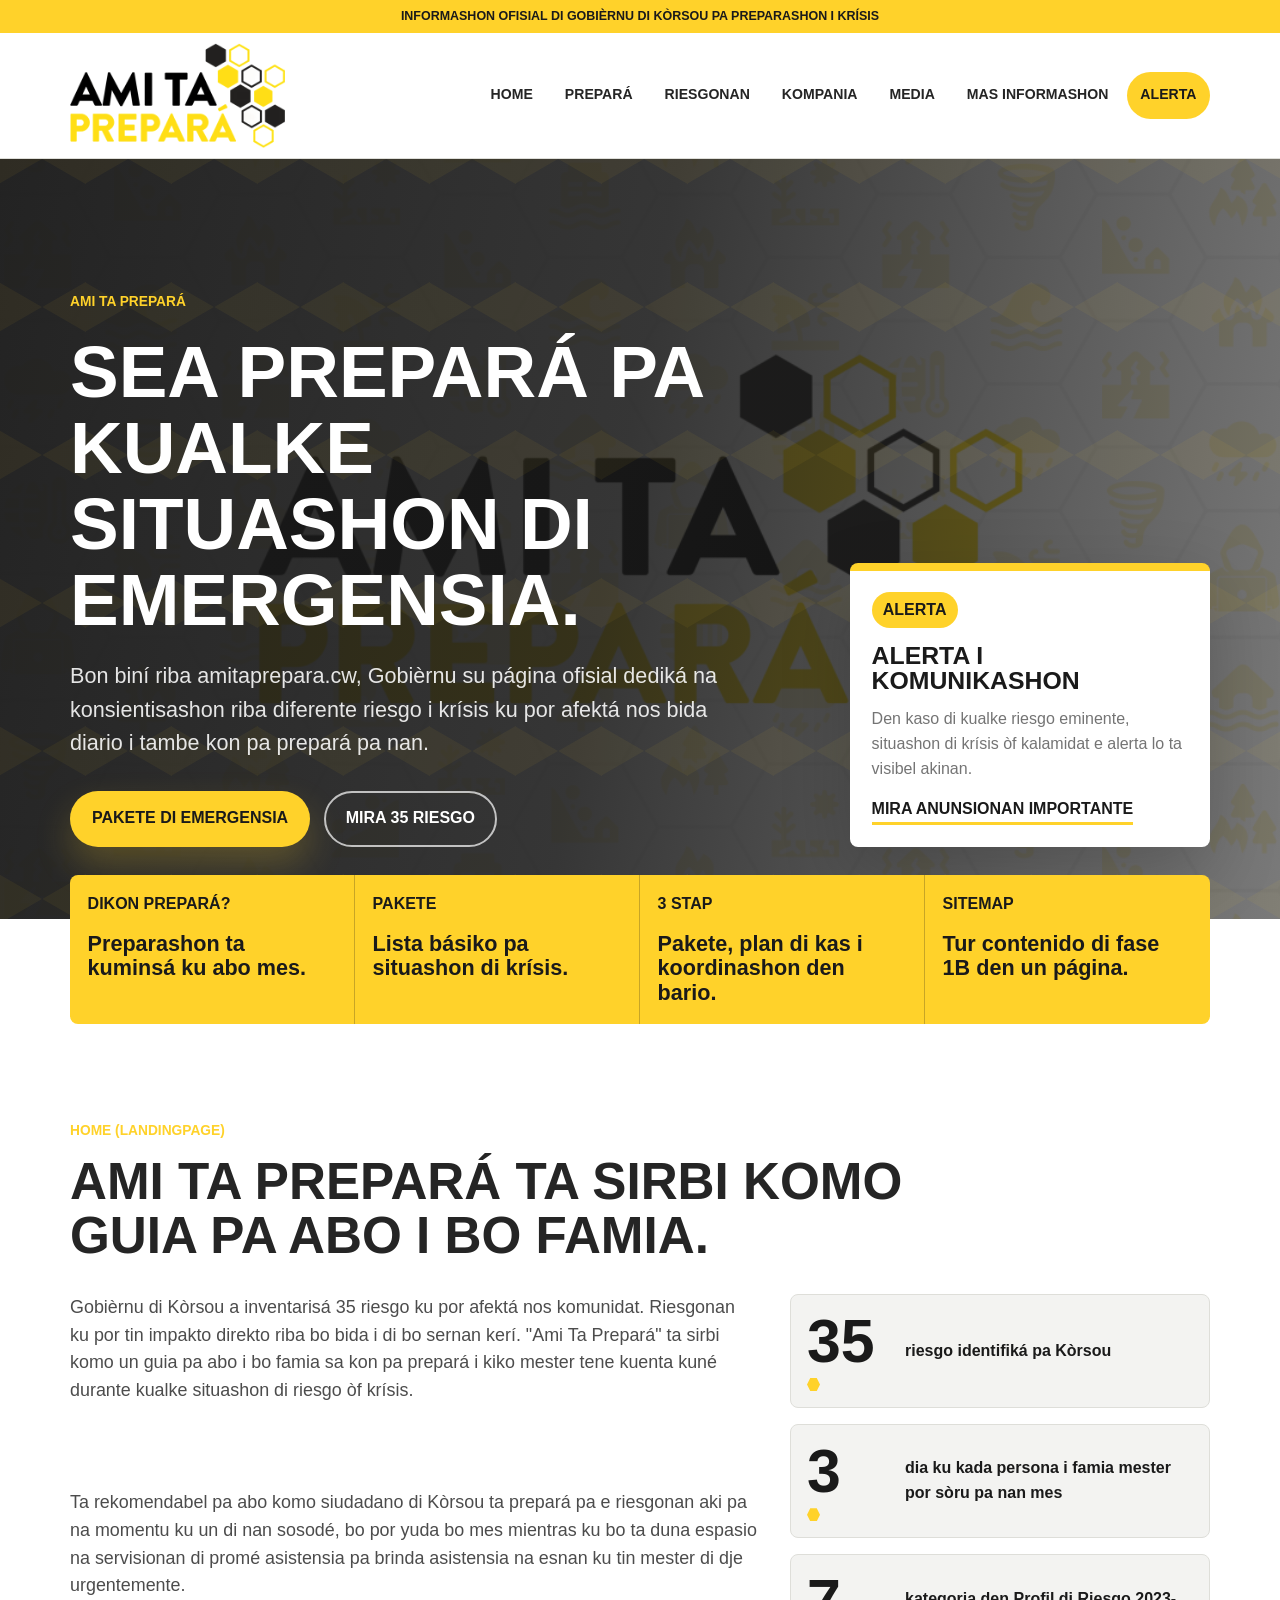
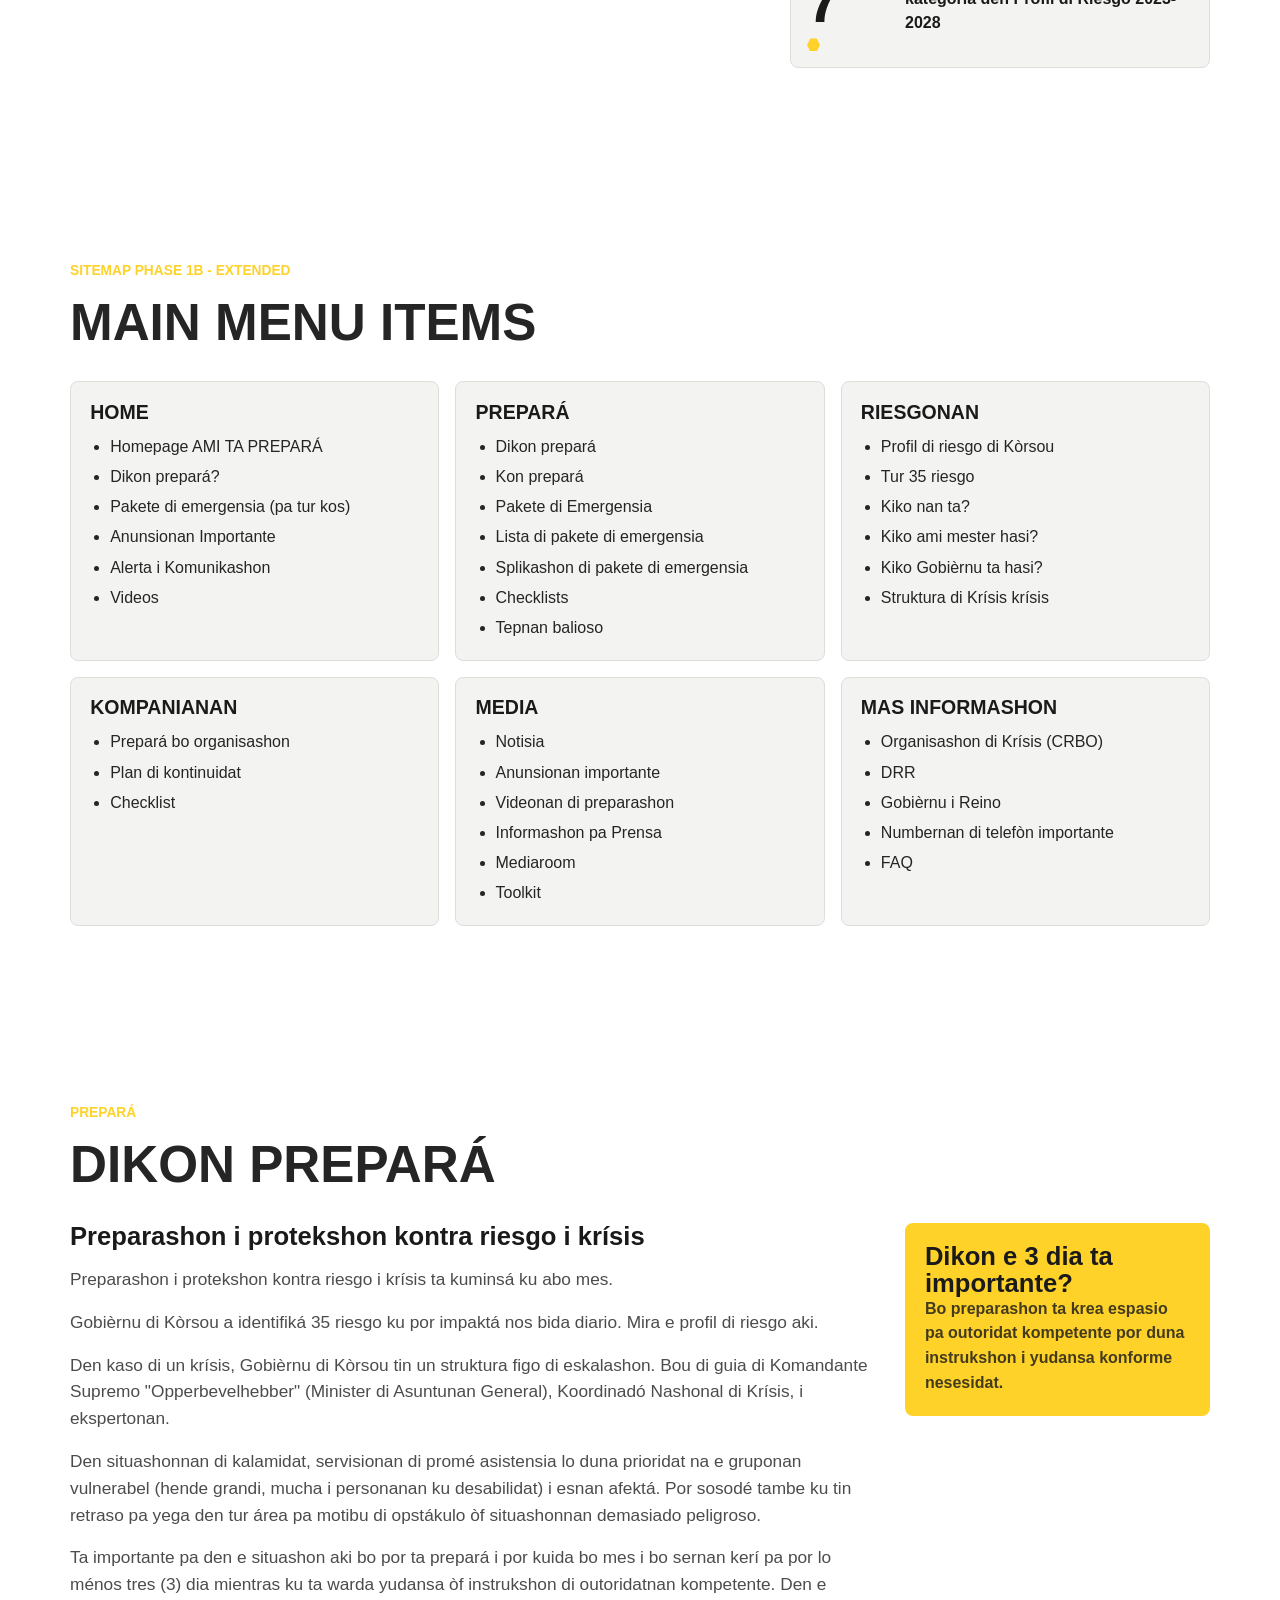
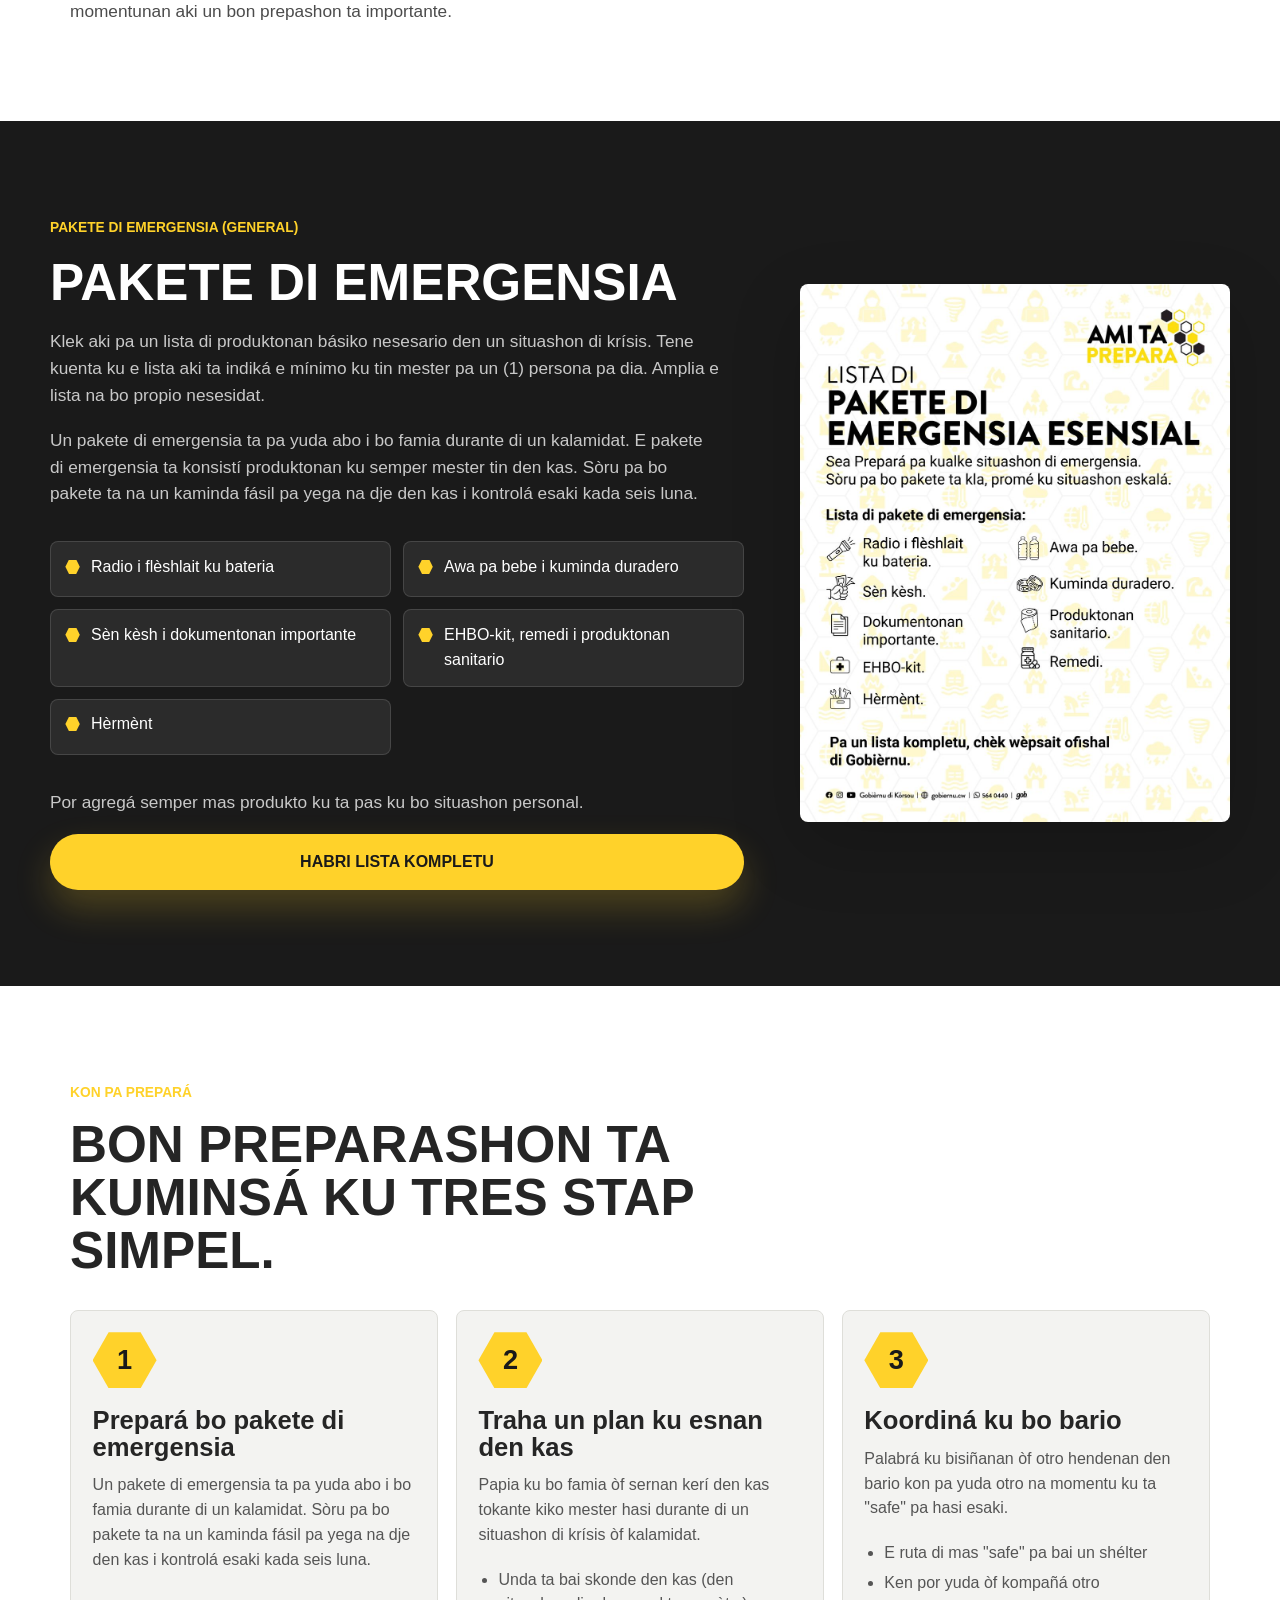
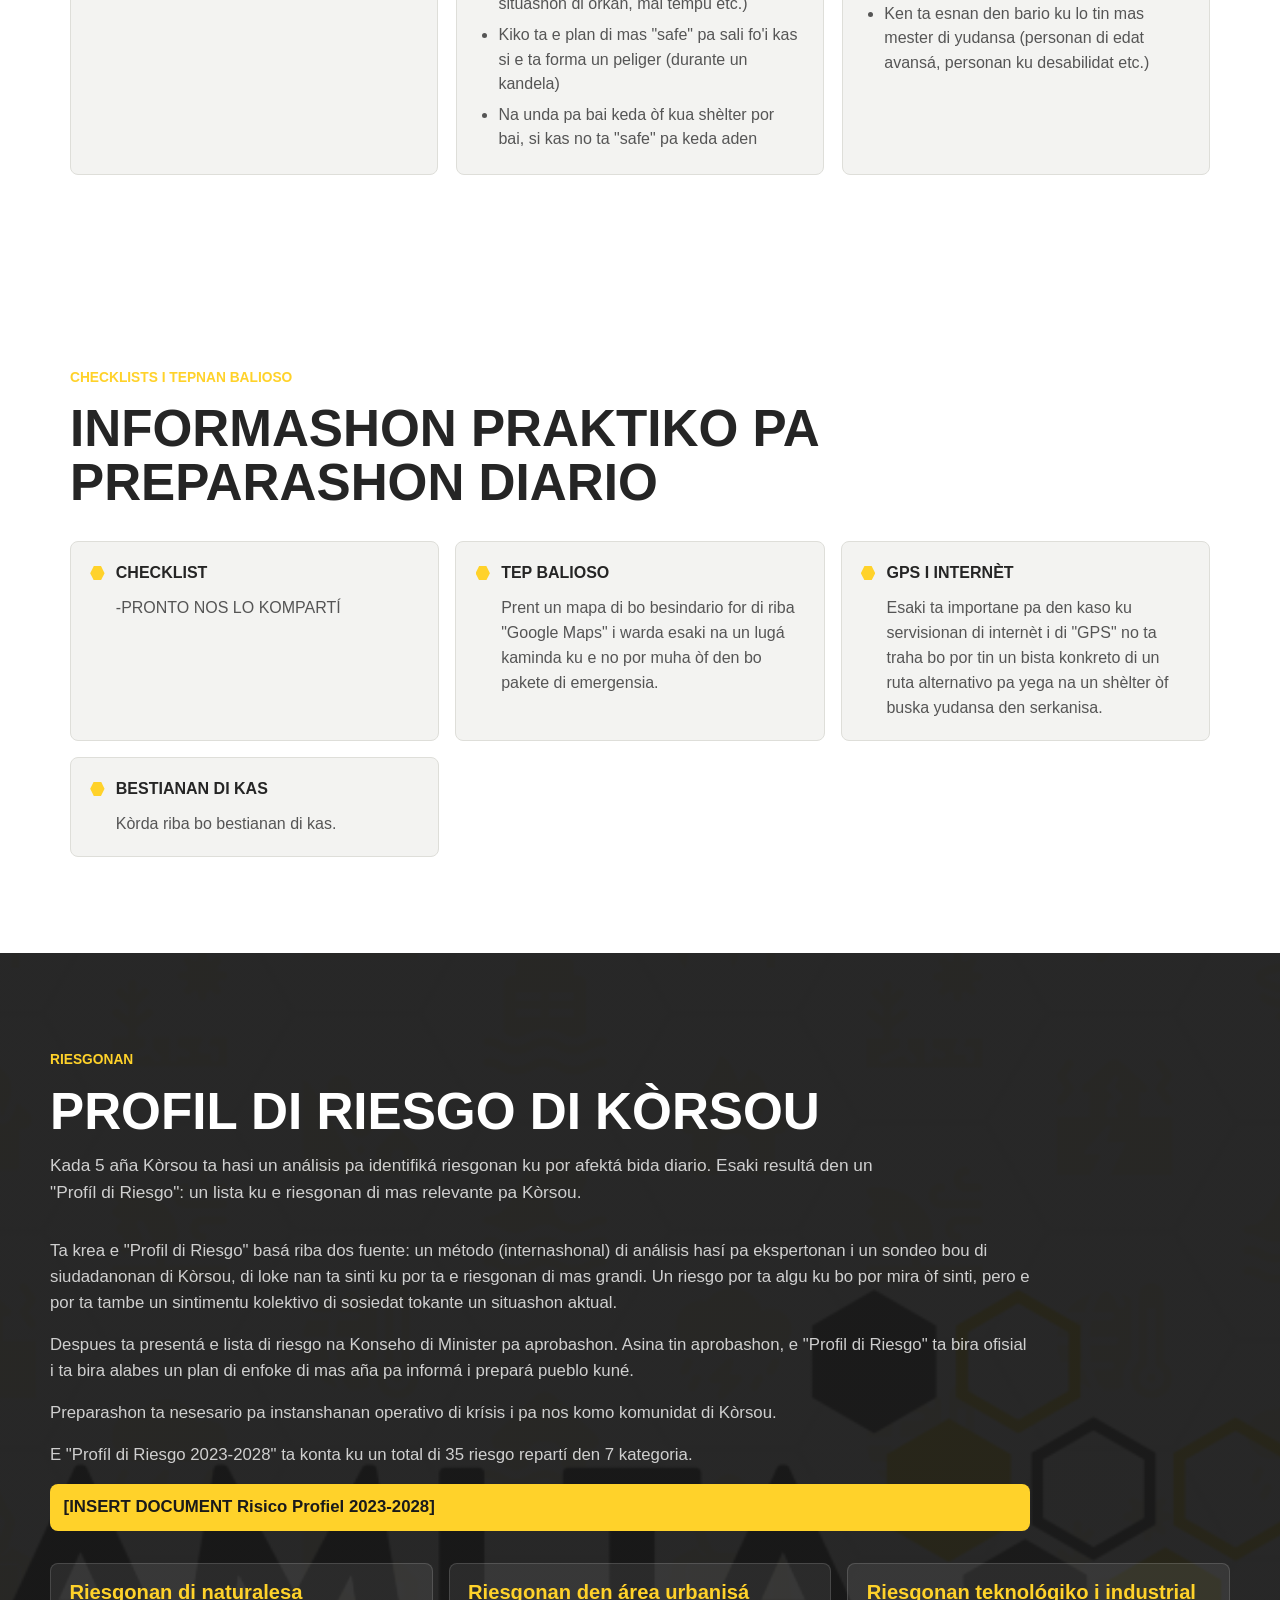
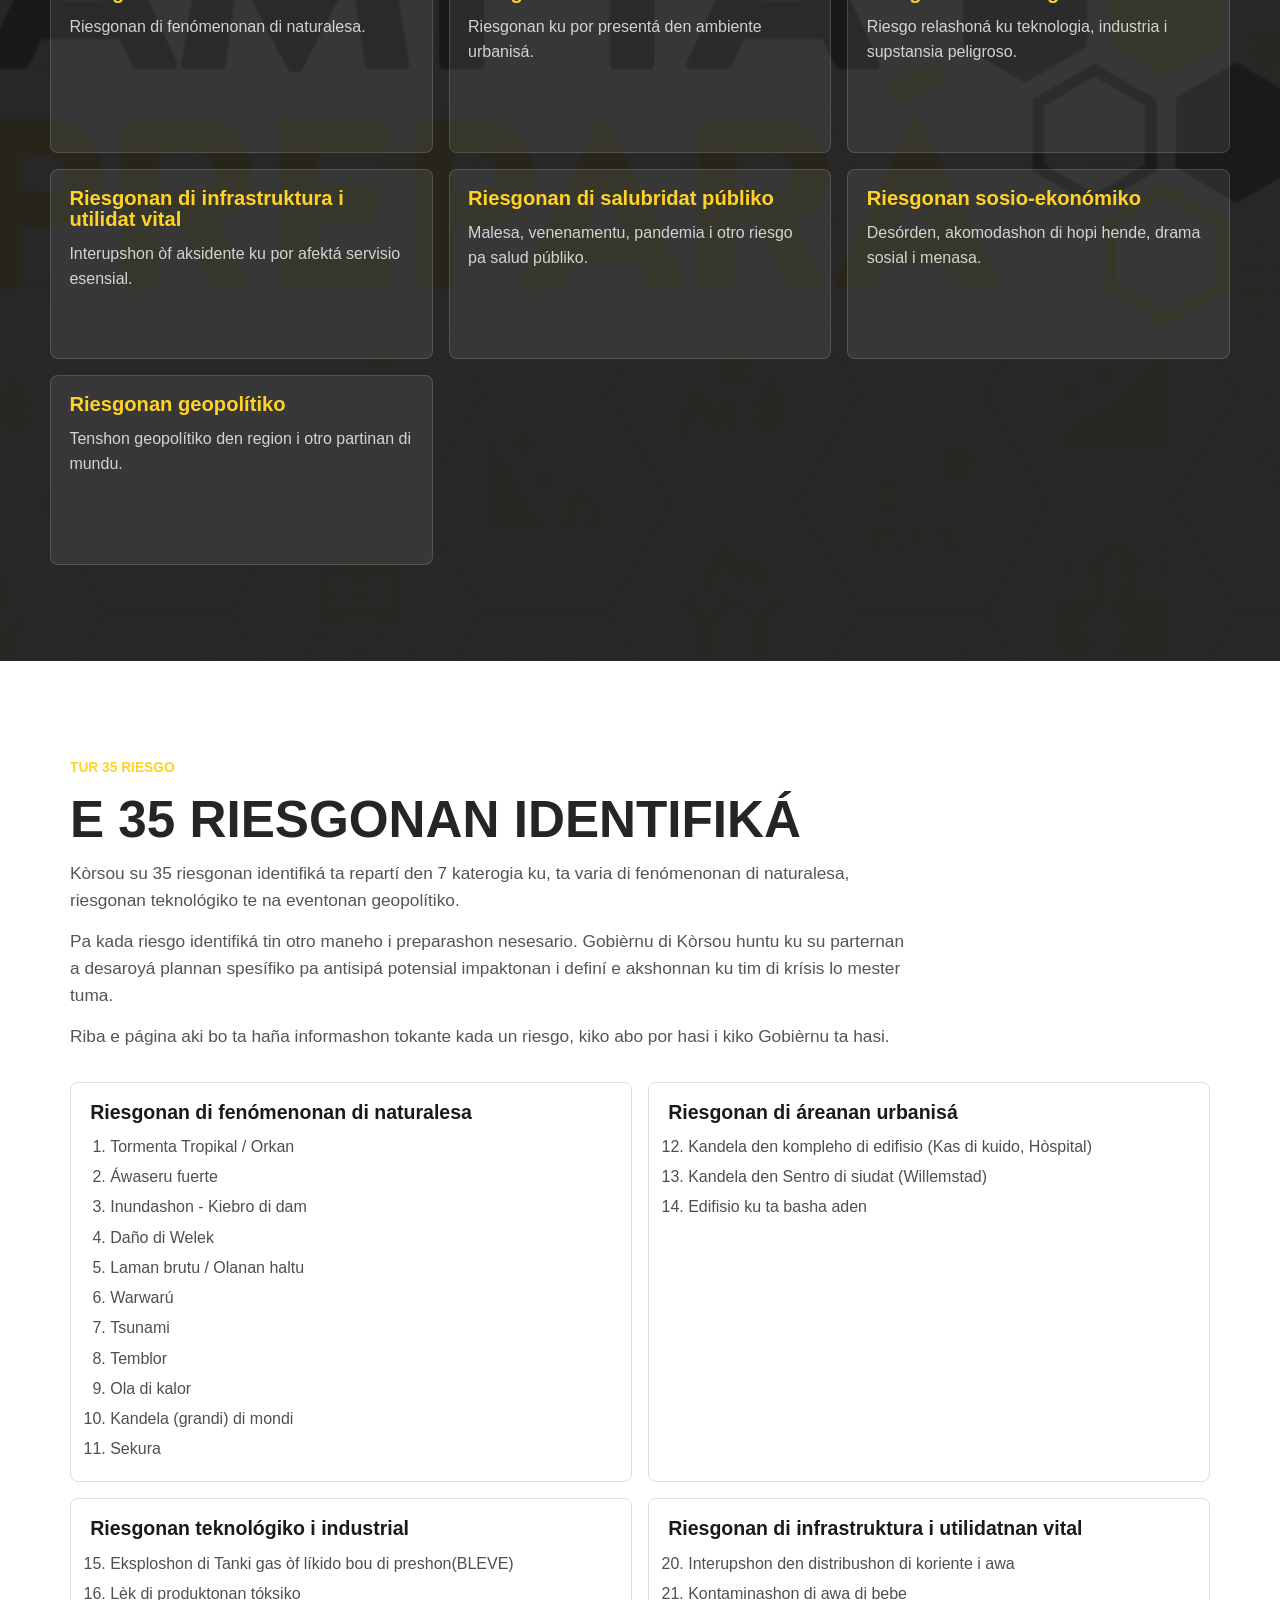
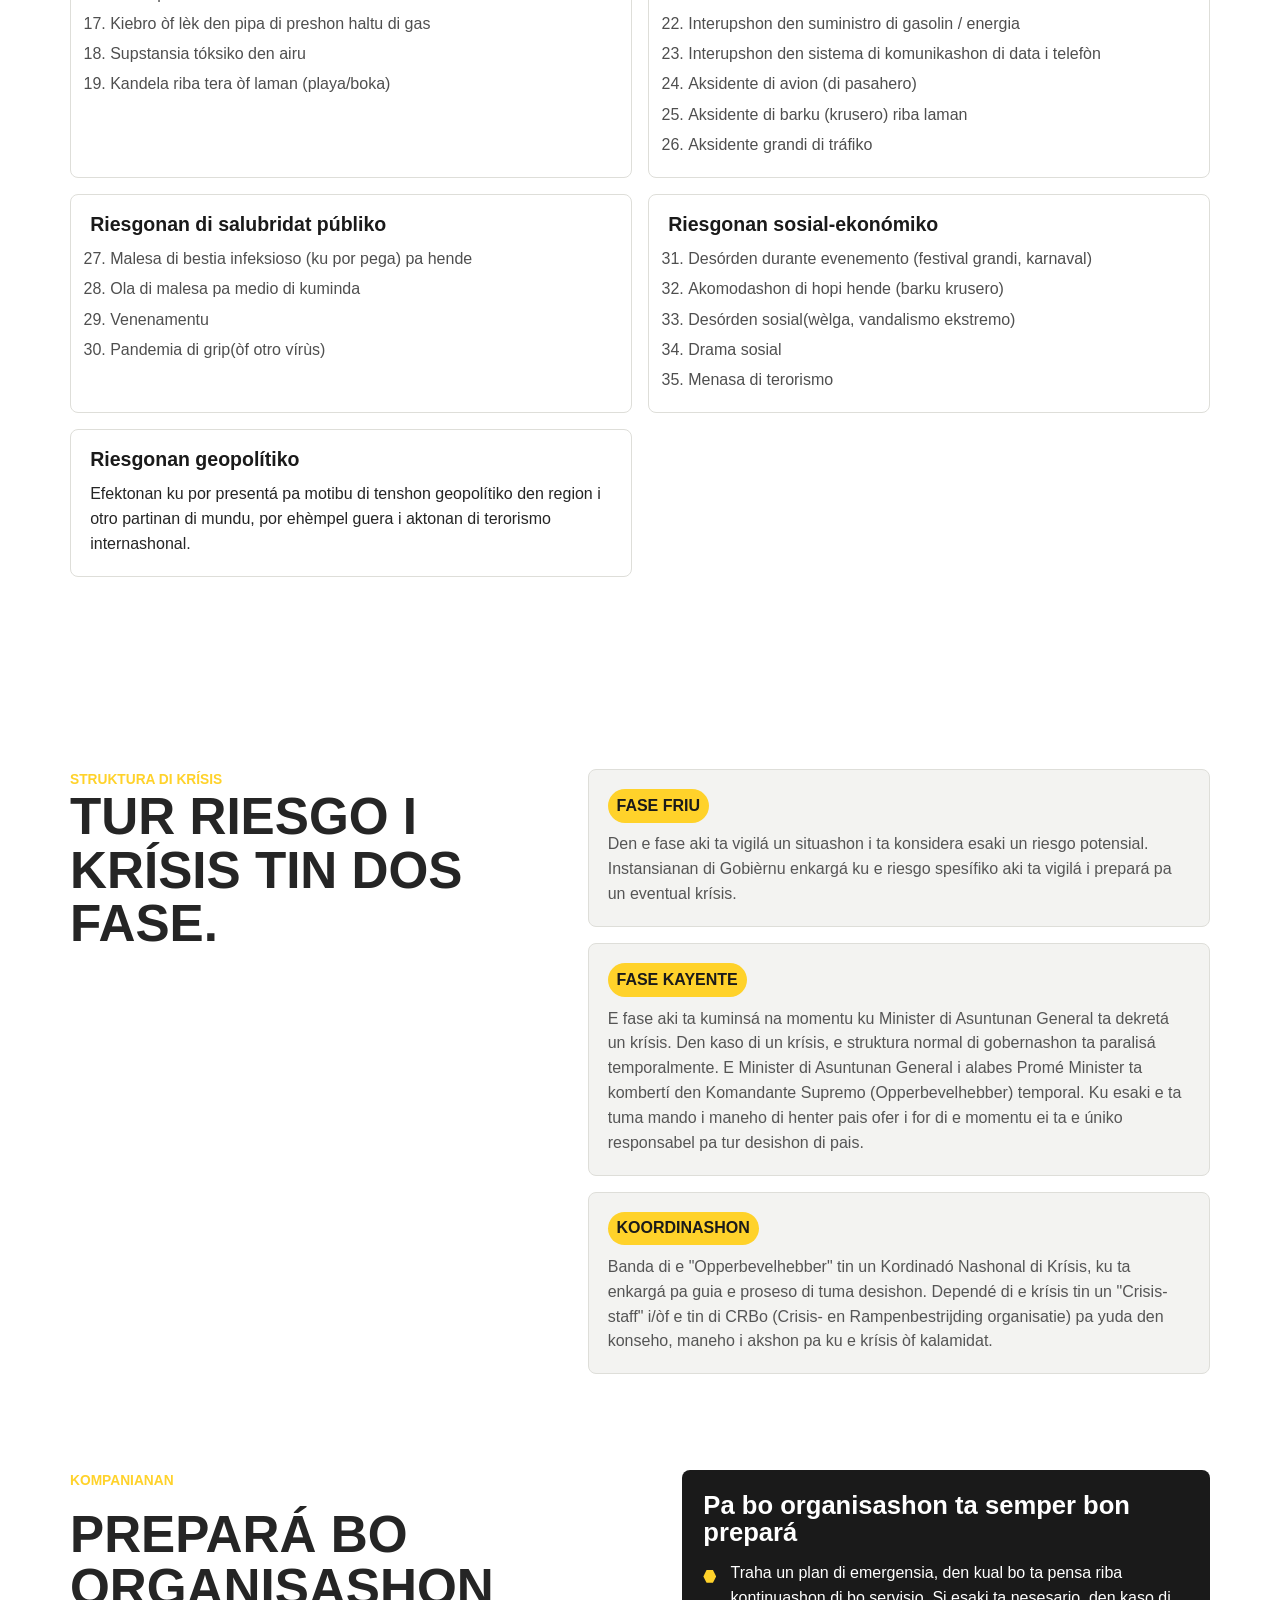
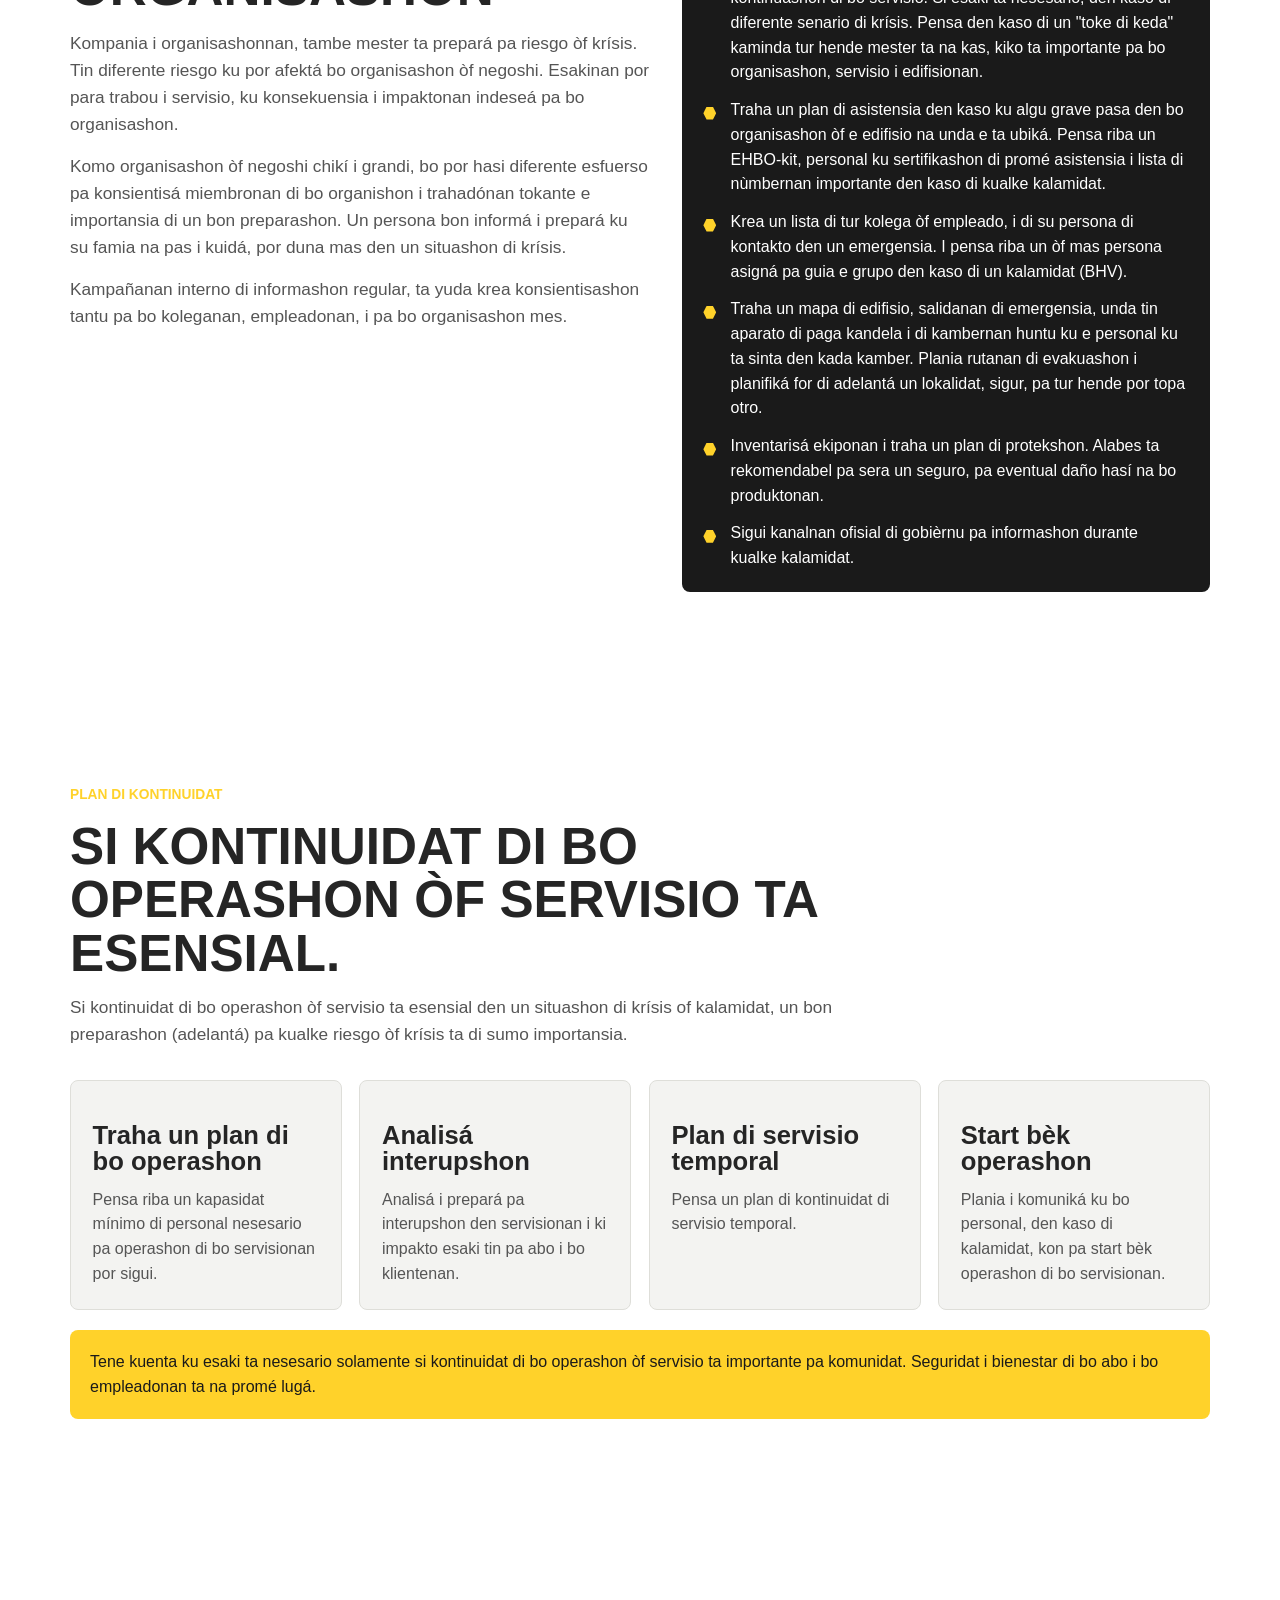
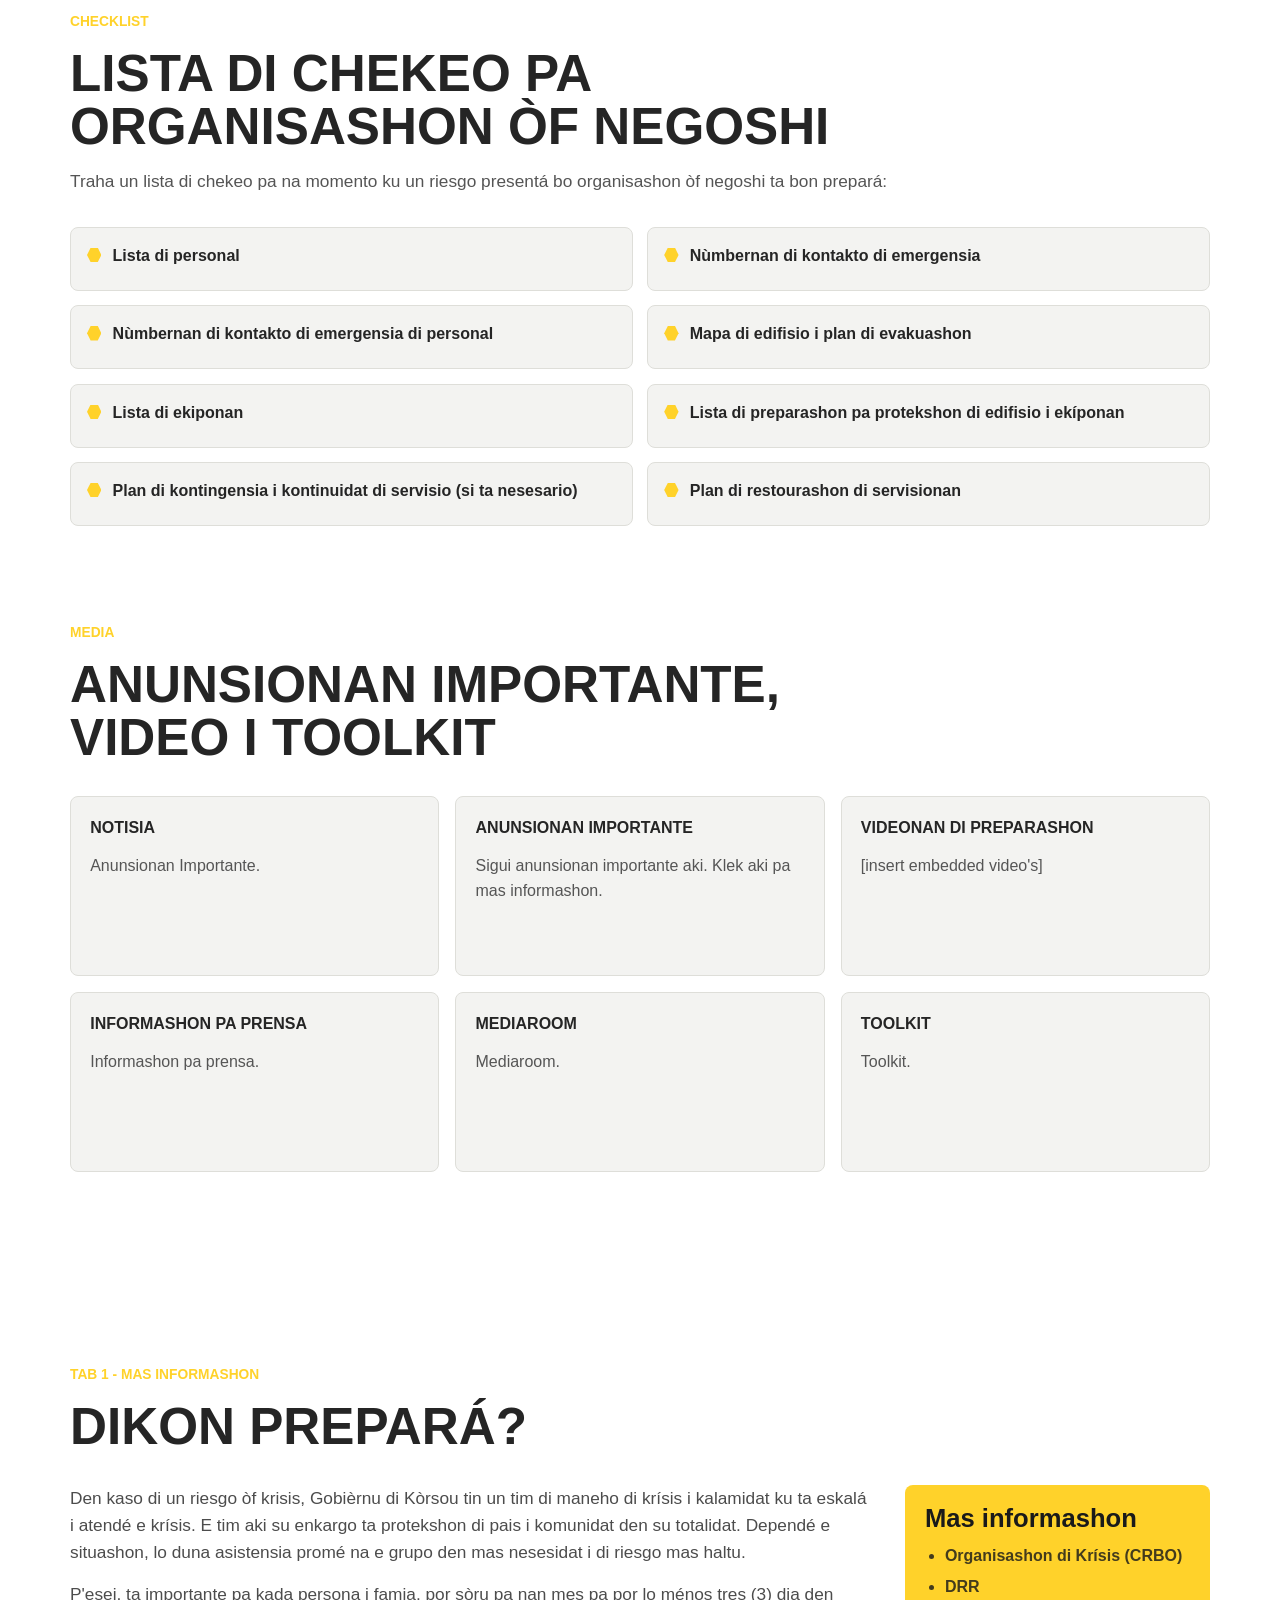
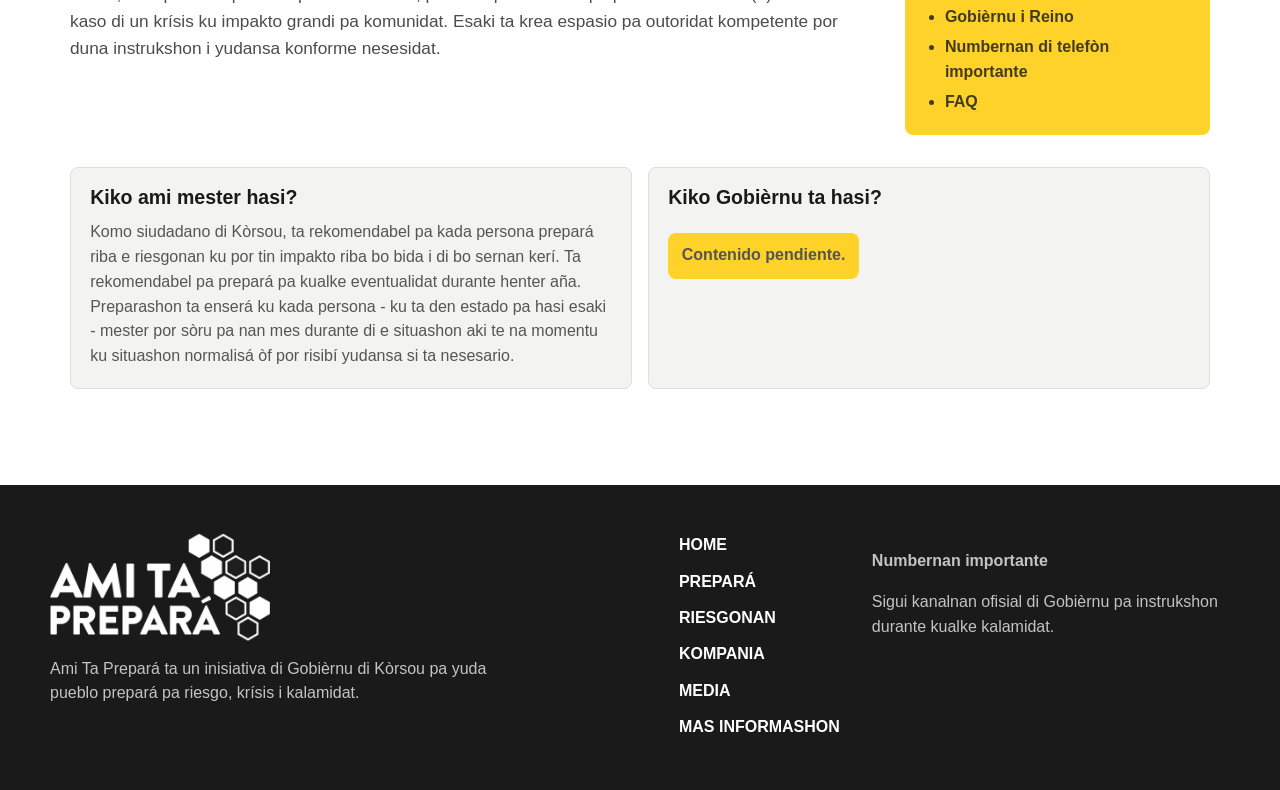
==== AmiTaPreparaV1/index.html @ e0ba4201 "Increase logo and kicker readability for accessibility - Logo height: 56px → 100px (125px total with" ====
<!doctype html>
<html lang="pap-CW">
  <head>
    <meta charset="utf-8">
    <meta name="viewport" content="width=device-width, initial-scale=1">
    <title>Ami Ta Prepará | Gobièrnu di Kòrsou</title>
    <meta
      name="description"
      content="Ami Ta Prepará ta guia ofisial pa siudadanonan di Kòrsou prepará pa riesgo, krísis i kalamidat."
    >
    <link rel="icon" href="img/favicon.svg" type="image/svg+xml">
    <link rel="stylesheet" href="styles.css?v=6">
  </head>
  <body>
    <a class="skip-link" href="#main">Bai na kontenido</a>

    <header class="site-header" data-header>
      <div class="topline">
        <p>Informashon ofisial di Gobièrnu di Kòrsou pa preparashon i krísis</p>
      </div>
      <div class="nav-shell">
        <a class="brand" href="#home" aria-label="Ami Ta Prepará home">
          <img src="img/Ami-ta-prepara-transparent-logo-p-500.png" alt="Ami Ta Prepará">
        </a>
        <button class="menu-toggle" type="button" aria-expanded="false" aria-controls="site-nav">
          <span></span>
          <span></span>
          <span></span>
          <span class="sr-only">Menu</span>
        </button>
        <nav class="site-nav" id="site-nav" aria-label="Navigashon prinsipal">
          <a href="#home">Home</a>
          <a href="#prepara">Prepará</a>
          <a href="#riesgo">Riesgonan</a>
          <a href="#kompania">Kompania</a>
          <a href="#media">Media</a>
          <a href="#mas-info">Mas informashon</a>
          <a class="nav-emphasis" href="#alerta">Alerta</a>
        </nav>
      </div>
    </header>

    <main id="main">
      <section class="hero" id="home" aria-labelledby="hero-title">
        <div class="hero-pattern" aria-hidden="true"></div>
        <div class="hero-inner">
          <div class="hero-copy">
            <p class="eyebrow">AMI TA PREPARÁ</p>
            <h1 id="hero-title">Sea prepará pa kualke situashon di emergensia.</h1>
            <p class="hero-lead">
              Bon biní riba amitaprepara.cw, Gobièrnu su página ofisial dediká na
              konsientisashon riba diferente riesgo i krísis ku por afektá nos bida
              diario i tambe kon pa prepará pa nan.
            </p>
            <div class="hero-actions" aria-label="Akshonnan prinsipal">
              <a class="button button-primary" href="#pakete">Pakete di emergensia</a>
              <a class="button button-secondary" href="#riesgo">Mira 35 riesgo</a>
            </div>
          </div>

          <aside class="hero-alert" id="alerta" aria-label="Alerta i komunikashon">
            <span class="alert-tag">Alerta</span>
            <h2>Alerta i komunikashon</h2>
            <p>
              Den kaso di kualke riesgo eminente, situashon di krísis òf
              kalamidat e alerta lo ta visibel akinan.
            </p>
            <a href="#media">Mira anunsionan importante</a>
          </aside>
        </div>
      </section>

      <section class="quick-links" aria-label="Top tareanan">
        <a href="#dikon">
          <span>Dikon prepará?</span>
          <strong>Preparashon ta kuminsá ku abo mes.</strong>
        </a>
        <a href="#pakete">
          <span>Pakete</span>
          <strong>Lista básiko pa situashon di krísis.</strong>
        </a>
        <a href="#stapnan">
          <span>3 stap</span>
          <strong>Pakete, plan di kas i koordinashon den bario.</strong>
        </a>
        <a href="#sitemap">
          <span>Sitemap</span>
          <strong>Tur contenido di fase 1B den un página.</strong>
        </a>
      </section>

      <section class="section intro-section" id="intro">
        <div class="section-heading">
          <p class="eyebrow">HOME (Landingpage)</p>
          <h2>Ami Ta Prepará ta sirbi komo guia pa abo i bo famia.</h2>
        </div>
        <div class="intro-grid">
          <div class="text-panel">
            <p>
              Gobièrnu di Kòrsou a inventarisá 35 riesgo ku por afektá nos
              komunidat. Riesgonan ku por tin impakto direkto riba bo bida i di
              bo sernan kerí. "Ami Ta Prepará" ta sirbi komo un guia pa abo i bo
              famia sa kon pa prepará i kiko mester tene kuenta kuné durante
              kualke situashon di riesgo òf krísis.
            </p>
            <p>
              Ta rekomendabel pa abo komo siudadano di Kòrsou ta prepará pa e
              riesgonan aki pa na momentu ku un di nan sosodé, bo por yuda bo mes
              mientras ku bo ta duna espasio na servisionan di promé asistensia
              pa brinda asistensia na esnan ku tin mester di dje urgentemente.
            </p>
          </div>
          <div class="number-strip" aria-label="Dato prinsipal">
            <div>
              <span>35</span>
              <p>riesgo identifiká pa Kòrsou</p>
            </div>
            <div>
              <span>3</span>
              <p>dia ku kada persona i famia mester por sòru pa nan mes</p>
            </div>
            <div>
              <span>7</span>
              <p>kategoria den Profil di Riesgo 2023-2028</p>
            </div>
          </div>
        </div>
      </section>

      <section class="section sitemap-section" id="sitemap">
        <div class="section-heading">
          <p class="eyebrow">SITEMAP PHASE 1B - EXTENDED</p>
          <h2>Main menu items</h2>
        </div>
        <div class="sitemap-grid">
          <article>
            <h3>HOME</h3>
            <ul>
              <li>Homepage AMI TA PREPARÁ</li>
              <li>Dikon prepará?</li>
              <li>Pakete di emergensia (pa tur kos)</li>
              <li>Anunsionan Importante</li>
              <li>Alerta i Komunikashon</li>
              <li>Videos</li>
            </ul>
          </article>
          <article>
            <h3>PREPARÁ</h3>
            <ul>
              <li>Dikon prepará</li>
              <li>Kon prepará</li>
              <li>Pakete di Emergensia</li>
              <li>Lista di pakete di emergensia</li>
              <li>Splikashon di pakete di emergensia</li>
              <li>Checklists</li>
              <li>Tepnan balioso</li>
            </ul>
          </article>
          <article>
            <h3>RIESGONAN</h3>
            <ul>
              <li>Profil di riesgo di Kòrsou</li>
              <li>Tur 35 riesgo</li>
              <li>Kiko nan ta?</li>
              <li>Kiko ami mester hasi?</li>
              <li>Kiko Gobièrnu ta hasi?</li>
              <li>Struktura di Krísis krísis</li>
            </ul>
          </article>
          <article>
            <h3>KOMPANIANAN</h3>
            <ul>
              <li>Prepará bo organisashon</li>
              <li>Plan di kontinuidat</li>
              <li>Checklist</li>
            </ul>
          </article>
          <article>
            <h3>MEDIA</h3>
            <ul>
              <li>Notisia</li>
              <li>Anunsionan importante</li>
              <li>Videonan di preparashon</li>
              <li>Informashon pa Prensa</li>
              <li>Mediaroom</li>
              <li>Toolkit</li>
            </ul>
          </article>
          <article>
            <h3>MAS INFORMASHON</h3>
            <ul>
              <li>Organisashon di Krísis (CRBO)</li>
              <li>DRR</li>
              <li>Gobièrnu i Reino</li>
              <li>Numbernan di telefòn importante</li>
              <li>FAQ</li>
            </ul>
          </article>
        </div>
      </section>

      <section class="section content-section" id="prepara">
        <div class="section-heading">
          <p class="eyebrow">PREPARÁ</p>
          <h2>Dikon prepará</h2>
        </div>
        <div class="content-grid">
          <article class="full-copy" id="dikon">
            <h3>Preparashon i protekshon kontra riesgo i krísis</h3>
            <p>
              Preparashon i protekshon kontra riesgo i krísis ta kuminsá ku abo mes.
            </p>
            <p>
              Gobièrnu di Kòrsou a identifiká 35 riesgo ku por impaktá nos bida
              diario. Mira e profil di riesgo aki.
            </p>
            <p>
              Den kaso di un krísis, Gobièrnu di Kòrsou tin un struktura figo di
              eskalashon. Bou di guia di Komandante Supremo "Opperbevelhebber"
              (Minister di Asuntunan General), Koordinadó Nashonal di Krísis, i
              ekspertonan.
            </p>
            <p>
              Den situashonnan di kalamidat, servisionan di promé asistensia lo
              duna prioridat na e gruponan vulnerabel (hende grandi, mucha i
              personanan ku desabilidat) i esnan afektá. Por sosodé tambe ku tin
              retraso pa yega den tur área pa motibu di opstákulo òf situashonnan
              demasiado peligroso.
            </p>
            <p>
              Ta importante pa den e situashon aki bo por ta prepará i por kuida
              bo mes i bo sernan kerí pa por lo ménos tres (3) dia mientras ku ta
              warda yudansa òf instrukshon di outoridatnan kompetente. Den e
              momentunan aki un bon prepashon ta importante.
            </p>
          </article>
          <aside class="content-note">
            <h3>Dikon e 3 dia ta importante?</h3>
            <p>
              Bo preparashon ta krea espasio pa outoridat kompetente por duna
              instrukshon i yudansa konforme nesesidat.
            </p>
          </aside>
        </div>
      </section>

      <section class="section kit-section" id="pakete">
        <div class="kit-copy">
          <p class="eyebrow">Pakete di emergensia (general)</p>
          <h2>Pakete di emergensia</h2>
          <p>
            Klek aki pa un lista di produktonan básiko nesesario den un situashon
            di krísis. Tene kuenta ku e lista aki ta indiká e mínimo ku tin mester
            pa un (1) persona pa dia. Amplia e lista na bo propio nesesidat.
          </p>
          <p>
            Un pakete di emergensia ta pa yuda abo i bo famia durante di un
            kalamidat. E pakete di emergensia ta konsistí produktonan ku semper
            mester tin den kas. Sòru pa bo pakete ta na un kaminda fásil pa yega
            na dje den kas i kontrolá esaki kada seis luna.
          </p>
          <ul class="kit-list">
            <li>Radio i flèshlait ku bateria</li>
            <li>Awa pa bebe i kuminda duradero</li>
            <li>Sèn kèsh i dokumentonan importante</li>
            <li>EHBO-kit, remedi i produktonan sanitario</li>
            <li>Hèrmènt</li>
          </ul>
          <p>Por agregá semper mas produkto ku ta pas ku bo situashon personal.</p>
          <a class="button button-primary" href="img/Ami_Ta-Prepara_Emergensia_Longlist_A4.pdf">
            Habri lista kompletu
          </a>
        </div>
        <figure class="kit-visual">
          <img src="img/Ami_Ta-Prepara_PaketeEmergensia-1-p-1080.jpg" alt="Lista di pakete di emergensia esensial">
        </figure>
      </section>

      <section class="section steps-section" id="stapnan">
        <div class="section-heading">
          <p class="eyebrow">Kon pa prepará</p>
          <h2>Bon preparashon ta kuminsá ku tres stap simpel.</h2>
        </div>
        <div class="steps-grid">
          <article class="step-card">
            <span class="hex-number">1</span>
            <h3>Prepará bo pakete di emergensia</h3>
            <p>
              Un pakete di emergensia ta pa yuda abo i bo famia durante di un
              kalamidat. Sòru pa bo pakete ta na un kaminda fásil pa yega na dje
              den kas i kontrolá esaki kada seis luna.
            </p>
          </article>
          <article class="step-card">
            <span class="hex-number">2</span>
            <h3>Traha un plan ku esnan den kas</h3>
            <p>
              Papia ku bo famia òf sernan kerí den kas tokante kiko mester hasi
              durante di un situashon di krísis òf kalamidat.
            </p>
            <ul>
              <li>Unda ta bai skonde den kas (den situashon di orkan, mal tempu ètc.)</li>
              <li>Kiko ta e plan di mas "safe" pa sali fo'i kas si e ta forma un peliger (durante un kandela)</li>
              <li>Na unda pa bai keda òf kua shèlter por bai, si kas no ta "safe" pa keda aden</li>
            </ul>
          </article>
          <article class="step-card">
            <span class="hex-number">3</span>
            <h3>Koordiná ku bo bario</h3>
            <p>
              Palabrá ku bisiñanan òf otro hendenan den bario kon pa yuda otro na
              momentu ku ta "safe" pa hasi esaki.
            </p>
            <ul>
              <li>E ruta di mas "safe" pa bai un shélter</li>
              <li>Ken por yuda òf kompañá otro</li>
              <li>Ken ta esnan den bario ku lo tin mas mester di yudansa (personan di edat avansá, personan ku desabilidat etc.)</li>
            </ul>
          </article>
        </div>
      </section>

      <section class="section tips-section" id="tips">
        <div class="section-heading">
          <p class="eyebrow">Checklists i tepnan balioso</p>
          <h2>Informashon praktiko pa preparashon diario</h2>
        </div>
        <div class="media-grid">
          <article class="info-card">
            <span>Checklist</span>
            <p>-PRONTO NOS LO KOMPARTÍ</p>
          </article>
          <article class="info-card">
            <span>Tep balioso</span>
            <p>
              Prent un mapa di bo besindario for di riba "Google Maps" i warda
              esaki na un lugá kaminda ku e no por muha òf den bo pakete di
              emergensia.
            </p>
          </article>
          <article class="info-card">
            <span>GPS i internèt</span>
            <p>
              Esaki ta importane pa den kaso ku servisionan di internèt i di "GPS"
              no ta traha bo por tin un bista konkreto di un ruta alternativo pa
              yega na un shèlter òf buska yudansa den serkanisa.
            </p>
          </article>
          <article class="info-card">
            <span>Bestianan di kas</span>
            <p>Kòrda riba bo bestianan di kas.</p>
          </article>
        </div>
      </section>

      <section class="section risks-section" id="riesgo">
        <div class="section-heading section-heading-light">
          <p class="eyebrow">RIESGONAN</p>
          <h2>Profil di riesgo di Kòrsou</h2>
          <p>
            Kada 5 aña Kòrsou ta hasi un análisis pa identifiká riesgonan ku por
            afektá bida diario. Esaki resultá den un "Profíl di Riesgo": un lista
            ku e riesgonan di mas relevante pa Kòrsou.
          </p>
        </div>
        <div class="risk-intro">
          <p>
            Ta krea e "Profil di Riesgo" basá riba dos fuente: un método
            (internashonal) di análisis hasí pa ekspertonan i un sondeo bou di
            siudadanonan di Kòrsou, di loke nan ta sinti ku por ta e riesgonan di
            mas grandi. Un riesgo por ta algu ku bo por mira òf sinti, pero e por
            ta tambe un sintimentu kolektivo di sosiedat tokante un situashon aktual.
          </p>
          <p>
            Despues ta presentá e lista di riesgo na Konseho di Minister pa
            aprobashon. Asina tin aprobashon, e "Profil di Riesgo" ta bira ofisial
            i ta bira alabes un plan di enfoke di mas aña pa informá i prepará
            pueblo kuné.
          </p>
          <p>
            Preparashon ta nesesario pa instanshanan operativo di krísis i pa nos
            komo komunidat di Kòrsou.
          </p>
          <p>
            E "Profíl di Riesgo 2023-2028" ta konta ku un total di 35 riesgo
            repartí den 7 kategoria.
          </p>
          <p class="placeholder">[INSERT DOCUMENT Risico Profiel 2023-2028]</p>
        </div>

        <div class="risk-grid">
          <article>
            <h3>Riesgonan di naturalesa</h3>
            <p>Riesgonan di fenómenonan di naturalesa.</p>
          </article>
          <article>
            <h3>Riesgonan den área urbanisá</h3>
            <p>Riesgonan ku por presentá den ambiente urbanisá.</p>
          </article>
          <article>
            <h3>Riesgonan teknológiko i industrial</h3>
            <p>Riesgo relashoná ku teknologia, industria i supstansia peligroso.</p>
          </article>
          <article>
            <h3>Riesgonan di infrastruktura i utilidat vital</h3>
            <p>Interupshon òf aksidente ku por afektá servisio esensial.</p>
          </article>
          <article>
            <h3>Riesgonan di salubridat públiko</h3>
            <p>Malesa, venenamentu, pandemia i otro riesgo pa salud públiko.</p>
          </article>
          <article>
            <h3>Riesgonan sosio-ekonómiko</h3>
            <p>Desórden, akomodashon di hopi hende, drama sosial i menasa.</p>
          </article>
          <article>
            <h3>Riesgonan geopolítiko</h3>
            <p>Tenshon geopolítiko den region i otro partinan di mundu.</p>
          </article>
        </div>
      </section>

      <section class="section all-risks-section" id="tur-riesgo">
        <div class="section-heading">
          <p class="eyebrow">Tur 35 riesgo</p>
          <h2>E 35 riesgonan identifiká</h2>
          <p>
            Kòrsou su 35 riesgonan identifiká ta repartí den 7 katerogia ku, ta
            varia di fenómenonan di naturalesa, riesgonan teknológiko te na
            eventonan geopolítiko.
          </p>
          <p>
            Pa kada riesgo identifiká tin otro maneho i preparashon nesesario.
            Gobièrnu di Kòrsou huntu ku su parternan a desaroyá plannan spesífiko
            pa antisipá potensial impaktonan i definí e akshonnan ku tim di krísis
            lo mester tuma.
          </p>
          <p>
            Riba e página aki bo ta haña informashon tokante kada un riesgo, kiko
            abo por hasi i kiko Gobièrnu ta hasi.
          </p>
        </div>
        <div class="risk-list-grid">
          <article>
            <h3>Riesgonan di fenómenonan di naturalesa</h3>
            <ol start="1">
              <li>Tormenta Tropikal / Orkan</li>
              <li>Áwaseru fuerte</li>
              <li>Inundashon - Kiebro di dam</li>
              <li>Daño di Welek</li>
              <li>Laman brutu / Olanan haltu</li>
              <li>Warwarú</li>
              <li>Tsunami</li>
              <li>Temblor</li>
              <li>Ola di kalor</li>
              <li>Kandela (grandi) di mondi</li>
              <li>Sekura</li>
            </ol>
          </article>
          <article>
            <h3>Riesgonan di áreanan urbanisá</h3>
            <ol start="12">
              <li>Kandela den kompleho di edifisio (Kas di kuido, Hòspital)</li>
              <li>Kandela den Sentro di siudat (Willemstad)</li>
              <li>Edifisio ku ta basha aden</li>
            </ol>
          </article>
          <article>
            <h3>Riesgonan teknológiko i industrial</h3>
            <ol start="15">
              <li>Eksploshon di Tanki gas òf líkido bou di preshon(BLEVE)</li>
              <li>Lèk di produktonan tóksiko</li>
              <li>Kiebro òf lèk den pipa di preshon haltu di gas</li>
              <li>Supstansia tóksiko den airu</li>
              <li>Kandela riba tera òf laman (playa/boka)</li>
            </ol>
          </article>
          <article>
            <h3>Riesgonan di infrastruktura i utilidatnan vital</h3>
            <ol start="20">
              <li>Interupshon den distribushon di koriente i awa</li>
              <li>Kontaminashon di awa di bebe</li>
              <li>Interupshon den suministro di gasolin / energia</li>
              <li>Interupshon den sistema di komunikashon di data i telefòn</li>
              <li>Aksidente di avion (di pasahero)</li>
              <li>Aksidente di barku (krusero) riba laman</li>
              <li>Aksidente grandi di tráfiko</li>
            </ol>
          </article>
          <article>
            <h3>Riesgonan di salubridat públiko</h3>
            <ol start="27">
              <li>Malesa di bestia infeksioso (ku por pega) pa hende</li>
              <li>Ola di malesa pa medio di kuminda</li>
              <li>Venenamentu</li>
              <li>Pandemia di grip(òf otro vírùs)</li>
            </ol>
          </article>
          <article>
            <h3>Riesgonan sosial-ekonómiko</h3>
            <ol start="31">
              <li>Desórden durante evenemento (festival grandi, karnaval)</li>
              <li>Akomodashon di hopi hende (barku krusero)</li>
              <li>Desórden sosial(wèlga, vandalismo ekstremo)</li>
              <li>Drama sosial</li>
              <li>Menasa di terorismo</li>
            </ol>
          </article>
          <article>
            <h3>Riesgonan geopolítiko</h3>
            <p>
              Efektonan ku por presentá pa motibu di tenshon geopolítiko den
              region i otro partinan di mundu, por ehèmpel guera i aktonan di
              terorismo internashonal.
            </p>
          </article>
        </div>
      </section>

      <section class="section crisis-section" id="krisis">
        <div>
          <p class="eyebrow">Struktura di krísis</p>
          <h2>Tur riesgo i krísis tin dos fase.</h2>
        </div>
        <div class="phase-grid">
          <article>
            <span>Fase friu</span>
            <p>
              Den e fase aki ta vigilá un situashon i ta konsidera esaki un
              riesgo potensial. Instansianan di Gobièrnu enkargá ku e riesgo
              spesífiko aki ta vigilá i prepará pa un eventual krísis.
            </p>
          </article>
          <article>
            <span>Fase kayente</span>
            <p>
              E fase aki ta kuminsá na momentu ku Minister di Asuntunan General ta
              dekretá un krísis. Den kaso di un krísis, e struktura normal di
              gobernashon ta paralisá temporalmente. E Minister di Asuntunan
              General i alabes Promé Minister ta kombertí den Komandante Supremo
              (Opperbevelhebber) temporal. Ku esaki e ta tuma mando i maneho di
              henter pais ofer i for di e momentu ei ta e úniko responsabel pa tur
              desishon di pais.
            </p>
          </article>
          <article>
            <span>Koordinashon</span>
            <p>
              Banda di e "Opperbevelhebber" tin un Kordinadó Nashonal di Krísis,
              ku ta enkargá pa guia e proseso di tuma desishon. Dependé di e
              krísis tin un "Crisis-staff" i/òf e tin di CRBo (Crisis- en
              Rampenbestrijding organisatie) pa yuda den konseho, maneho i akshon
              pa ku e krísis òf kalamidat.
            </p>
          </article>
        </div>
      </section>

      <section class="section business-section" id="kompania">
        <div class="business-copy">
          <p class="eyebrow">KOMPANIANAN</p>
          <h2>Prepará bo organisashon</h2>
          <p>
            Kompania i organisashonnan, tambe mester ta prepará pa riesgo òf
            krísis. Tin diferente riesgo ku por afektá bo organisashon òf negoshi.
            Esakinan por para trabou i servisio, ku konsekuensia i impaktonan
            indeseá pa bo organisashon.
          </p>
          <p>
            Komo organisashon òf negoshi chikí i grandi, bo por hasi diferente
            esfuerso pa konsientisá miembronan di bo organishon i trahadónan
            tokante e importansia di un bon preparashon. Un persona bon informá i
            prepará ku su famia na pas i kuidá, por duna mas den un situashon di
            krísis.
          </p>
          <p>
            Kampañanan interno di informashon regular, ta yuda krea
            konsientisashon tantu pa bo koleganan, empleadonan, i pa bo
            organisashon mes.
          </p>
        </div>
        <div class="checklist">
          <h3>Pa bo organisashon ta semper bon prepará</h3>
          <ul>
            <li>Traha un plan di emergensia, den kual bo ta pensa riba kontinuashon di bo servisio. Si esaki ta nesesario, den kaso di diferente senario di krísis. Pensa den kaso di un "toke di keda" kaminda tur hende mester ta na kas, kiko ta importante pa bo organisashon, servisio i edifisionan.</li>
            <li>Traha un plan di asistensia den kaso ku algu grave pasa den bo organisashon òf e edifisio na unda e ta ubiká. Pensa riba un EHBO-kit, personal ku sertifikashon di promé asistensia i lista di nùmbernan importante den kaso di kualke kalamidat.</li>
            <li>Krea un lista di tur kolega òf empleado, i di su persona di kontakto den un emergensia. I pensa riba un òf mas persona asigná pa guia e grupo den kaso di un kalamidat (BHV).</li>
            <li>Traha un mapa di edifisio, salidanan di emergensia, unda tin aparato di paga kandela i di kambernan huntu ku e personal ku ta sinta den kada kamber. Plania rutanan di evakuashon i planifiká for di adelantá un lokalidat, sigur, pa tur hende por topa otro.</li>
            <li>Inventarisá ekiponan i traha un plan di protekshon. Alabes ta rekomendabel pa sera un seguro, pa eventual daño hasí na bo produktonan.</li>
            <li>Sigui kanalnan ofisial di gobièrnu pa informashon durante kualke kalamidat.</li>
          </ul>
        </div>
      </section>

      <section class="section continuity-section" id="kontinuidat">
        <div class="section-heading">
          <p class="eyebrow">Plan di kontinuidat</p>
          <h2>Si kontinuidat di bo operashon òf servisio ta esensial.</h2>
          <p>
            Si kontinuidat di bo operashon òf servisio ta esensial den un
            situashon di krísis of kalamidat, un bon preparashon (adelantá) pa
            kualke riesgo òf krísis ta di sumo importansia.
          </p>
        </div>
        <div class="steps-grid compact">
          <article class="step-card">
            <h3>Traha un plan di bo operashon</h3>
            <p>Pensa riba un kapasidat mínimo di personal nesesario pa operashon di bo servisionan por sigui.</p>
          </article>
          <article class="step-card">
            <h3>Analisá interupshon</h3>
            <p>Analisá i prepará pa interupshon den servisionan i ki impakto esaki tin pa abo i bo klientenan.</p>
          </article>
          <article class="step-card">
            <h3>Plan di servisio temporal</h3>
            <p>Pensa un plan di kontinuidat di servisio temporal.</p>
          </article>
          <article class="step-card">
            <h3>Start bèk operashon</h3>
            <p>Plania i komuniká ku bo personal, den kaso di kalamidat, kon pa start bèk operashon di bo servisionan.</p>
          </article>
        </div>
        <p class="content-note standalone">
          Tene kuenta ku esaki ta nesesario solamente si kontinuidat di bo
          operashon òf servisio ta importante pa komunidat. Seguridat i bienestar
          di bo abo i bo empleadonan ta na promé lugá.
        </p>
      </section>

      <section class="section checklist-section" id="checklist">
        <div class="section-heading">
          <p class="eyebrow">Checklist</p>
          <h2>Lista di chekeo pa organisashon òf negoshi</h2>
          <p>
            Traha un lista di chekeo pa na momento ku un riesgo presentá bo
            organisashon òf negoshi ta bon prepará:
          </p>
        </div>
        <ul class="big-checklist">
          <li>Lista di personal</li>
          <li>Nùmbernan di kontakto di emergensia</li>
          <li>Nùmbernan di kontakto di emergensia di personal</li>
          <li>Mapa di edifisio i plan di evakuashon</li>
          <li>Lista di ekiponan</li>
          <li>Lista di preparashon pa protekshon di edifisio i ekíponan</li>
          <li>Plan di kontingensia i kontinuidat di servisio (si ta nesesario)</li>
          <li>Plan di restourashon di servisionan</li>
        </ul>
      </section>

      <section class="section media-section" id="media">
        <div class="section-heading">
          <p class="eyebrow">MEDIA</p>
          <h2>Anunsionan importante, video i toolkit</h2>
        </div>
        <div class="media-grid">
          <a href="#alerta">
            <span>Notisia</span>
            <p>Anunsionan Importante.</p>
          </a>
          <a href="#alerta">
            <span>Anunsionan importante</span>
            <p>Sigui anunsionan importante aki. Klek aki pa mas informashon.</p>
          </a>
          <a href="#media" id="video">
            <span>Videonan di preparashon</span>
            <p>[insert embedded video's]</p>
          </a>
          <a href="#footer">
            <span>Informashon pa Prensa</span>
            <p>Informashon pa prensa.</p>
          </a>
          <a href="#footer">
            <span>Mediaroom</span>
            <p>Mediaroom.</p>
          </a>
          <a href="#footer">
            <span>Toolkit</span>
            <p>Toolkit.</p>
          </a>
        </div>
      </section>

      <section class="section info-section" id="mas-info">
        <div class="section-heading">
          <p class="eyebrow">TAB 1 - MAS INFORMASHON</p>
          <h2>Dikon prepará?</h2>
        </div>
        <div class="content-grid">
          <article class="full-copy">
            <p>
              Den kaso di un riesgo òf krisis, Gobièrnu di Kòrsou tin un tim di
              maneho di krísis i kalamidat ku ta eskalá i atendé e krísis. E tim
              aki su enkargo ta protekshon di pais i komunidat den su totalidat.
              Dependé e situashon, lo duna asistensia promé na e grupo den mas
              nesesidat i di riesgo mas haltu.
            </p>
            <p>
              P'esei, ta importante pa kada persona i famia, por sòru pa nan mes
              pa por lo ménos tres (3) dia den kaso di un krísis ku impakto grandi
              pa komunidat. Esaki ta krea espasio pa outoridat kompetente por duna
              instrukshon i yudansa konforme nesesidat.
            </p>
          </article>
          <aside class="info-menu">
            <h3>Mas informashon</h3>
            <ul>
              <li>Organisashon di Krísis (CRBO)</li>
              <li>DRR</li>
              <li>Gobièrnu i Reino</li>
              <li>Numbernan di telefòn importante</li>
              <li>FAQ</li>
            </ul>
          </aside>
        </div>
        <div class="faq-grid">
          <article>
            <h3>Kiko ami mester hasi?</h3>
            <p>
              Komo siudadano di Kòrsou, ta rekomendabel pa kada persona prepará
              riba e riesgonan ku por tin impakto riba bo bida i di bo sernan
              kerí. Ta rekomendabel pa prepará pa kualke eventualidat durante
              henter aña. Preparashon ta enserá ku kada persona - ku ta den
              estado pa hasi esaki - mester por sòru pa nan mes durante di e
              situashon aki te na momentu ku situashon normalisá òf por risibí
              yudansa si ta nesesario.
            </p>
          </article>
          <article>
            <h3>Kiko Gobièrnu ta hasi?</h3>
            <p class="placeholder">Contenido pendiente.</p>
          </article>
        </div>
      </section>
    </main>

    <footer class="site-footer" id="footer">
      <div class="footer-brand">
        <img src="img/Ami-ta-prepara-transparent-logo-p-500.png" alt="Ami Ta Prepará">
        <p>
          Ami Ta Prepará ta un inisiativa di Gobièrnu di Kòrsou pa yuda pueblo
          prepará pa riesgo, krísis i kalamidat.
        </p>
      </div>
      <div class="footer-links">
        <a href="#home">Home</a>
        <a href="#prepara">Prepará</a>
        <a href="#riesgo">Riesgonan</a>
        <a href="#kompania">Kompania</a>
        <a href="#media">Media</a>
        <a href="#mas-info">Mas informashon</a>
      </div>
      <div class="footer-contact">
        <p><strong>Numbernan importante</strong></p>
        <p>Sigui kanalnan ofisial di Gobièrnu pa instrukshon durante kualke kalamidat.</p>
      </div>
    </footer>

    <script src="script.js"></script>
  </body>
</html>
---- AmiTaPreparaV1/styles.css ----
:root {
  --yellow: #ffd22a;
  --yellow-strong: #ffc400;
  --black: #1a1a1a;
  --ink: #252525;
  --dark: #2e2e2e;
  --gray: #747474;
  --light-gray: #f3f3f1;
  --line: #deded9;
  --white: #ffffff;
  --max: 1180px;
  --radius: 8px;
  --shadow: 0 24px 70px rgba(0, 0, 0, 0.18);
}

* {
  box-sizing: border-box;
}

html {
  scroll-behavior: smooth;
  scroll-padding-top: 132px;
}

body {
  margin: 0;
  color: var(--ink);
  background: var(--white);
  font-family: "Roboto", "Arial", sans-serif;
  line-height: 1.55;
  overflow-x: hidden;
}

img {
  display: block;
  max-width: 100%;
}

a {
  color: inherit;
  text-decoration: none;
}

a,
button {
  -webkit-tap-highlight-color: rgba(255, 210, 42, 0.28);
}

h1,
h2,
h3,
p {
  margin: 0;
}

h1,
h2,
h3,
.brand,
.button,
.eyebrow,
.site-nav,
.topline,
.hex-number {
  font-family: "Brandon Grotesque", "Montserrat", "Arial", sans-serif;
}

h1,
h2,
h3 {
  letter-spacing: 0;
  line-height: 1.04;
  overflow-wrap: anywhere;
}

h1 {
  max-width: 760px;
  color: var(--white);
  font-size: clamp(2.55rem, 5.7vw, 5rem);
  font-weight: 900;
  text-transform: uppercase;
}

h2 {
  font-size: clamp(2rem, 4vw, 4.1rem);
  font-weight: 900;
  text-transform: uppercase;
}

h3 {
  font-size: clamp(1.25rem, 2vw, 1.7rem);
  font-weight: 900;
}

.sr-only,
.skip-link {
  position: absolute;
  width: 1px;
  height: 1px;
  padding: 0;
  overflow: hidden;
  clip: rect(0, 0, 0, 0);
  white-space: nowrap;
  border: 0;
}

.skip-link:focus {
  z-index: 1000;
  top: 1rem;
  left: 1rem;
  width: auto;
  height: auto;
  padding: 0.8rem 1rem;
  overflow: visible;
  clip: auto;
  color: var(--black);
  background: var(--yellow);
  font-weight: 800;
}

.site-header {
  position: sticky;
  z-index: 100;
  top: 0;
  background: rgba(255, 255, 255, 0.96);
  border-bottom: 1px solid var(--line);
  backdrop-filter: blur(16px);
}

.topline {
  color: var(--black);
  background: var(--yellow);
  font-size: 0.78rem;
  font-weight: 900;
  text-align: center;
  text-transform: uppercase;
}

.topline p {
  padding: 0.42rem 1rem;
}

.nav-shell {
  display: flex;
  align-items: center;
  justify-content: space-between;
  width: 100%;
  max-width: var(--max);
  min-height: 125px;
  margin: 0 auto;
  padding: 0 1.25rem;
  gap: 1rem;
}

.brand img {
  width: auto;
  height: 125px;
  max-height: 125px;
  object-fit: contain;
  padding: 10px 0;
}

.site-nav {
  display: flex;
  align-items: center;
  gap: 0.3rem;
  font-size: 0.88rem;
  font-weight: 900;
  text-transform: uppercase;
}

.site-nav a {
  padding: 0.8rem 0.85rem;
  border-radius: 999px;
}

.site-nav a:hover,
.site-nav a:focus-visible {
  background: var(--light-gray);
  outline: none;
}

.site-nav .nav-emphasis {
  color: var(--black);
  background: var(--yellow);
}

.menu-toggle {
  display: none;
  width: 44px;
  height: 44px;
  padding: 0;
  background: var(--black);
  border: 0;
  border-radius: 50%;
  cursor: pointer;
}

.menu-toggle span:not(.sr-only) {
  display: block;
  width: 18px;
  height: 2px;
  margin: 4px auto;
  background: var(--white);
}

.hero {
  position: relative;
  min-height: 760px;
  overflow: hidden;
  color: var(--white);
  background:
    linear-gradient(100deg, rgba(26, 26, 26, 0.96) 0%, rgba(26, 26, 26, 0.88) 48%, rgba(26, 26, 26, 0.58) 100%),
    url("img/prepara-thumbnail.png") center / cover no-repeat;
}

.hero-pattern {
  position: absolute;
  inset: 0;
  background-image:
    linear-gradient(30deg, rgba(255, 210, 42, 0.16) 12%, transparent 12.5%, transparent 87%, rgba(255, 210, 42, 0.16) 87.5%),
    linear-gradient(150deg, rgba(255, 210, 42, 0.16) 12%, transparent 12.5%, transparent 87%, rgba(255, 210, 42, 0.16) 87.5%);
  background-position: 0 0, 0 0;
  background-size: 86px 148px;
  opacity: 0.34;
}

.hero-inner {
  position: relative;
  display: grid;
  grid-template-columns: minmax(0, 1fr) 360px;
  align-items: end;
  width: 100%;
  max-width: var(--max);
  min-height: 760px;
  margin: 0 auto;
  padding: 7.4rem 1.25rem 4.5rem;
  gap: 3rem;
}

.hero-copy {
  display: grid;
  gap: 1.35rem;
  min-width: 0;
}

.eyebrow {
  color: var(--yellow);
  font-size: 0.86rem;
  font-weight: 900;
  text-transform: uppercase;
}

.hero-lead {
  max-width: 680px;
  color: rgba(255, 255, 255, 0.88);
  font-size: clamp(1.08rem, 2vw, 1.35rem);
}

.hero-actions {
  display: flex;
  flex-wrap: wrap;
  gap: 0.85rem;
  margin-top: 0.6rem;
}

.button {
  display: inline-flex;
  align-items: center;
  justify-content: center;
  min-height: 52px;
  padding: 0.85rem 1.25rem;
  border: 2px solid transparent;
  border-radius: 999px;
  font-weight: 900;
  text-align: center;
  text-transform: uppercase;
  transition: transform 180ms ease, box-shadow 180ms ease, background 180ms ease;
}

.button:hover,
.button:focus-visible {
  transform: translateY(-2px);
  outline: none;
}

.button-primary {
  color: var(--black);
  background: var(--yellow);
  box-shadow: 0 18px 36px rgba(255, 210, 42, 0.22);
}

.button-secondary {
  color: var(--white);
  border-color: rgba(255, 255, 255, 0.7);
}

.hero-alert {
  position: relative;
  padding: 1.35rem;
  color: var(--black);
  background: var(--white);
  border-top: 8px solid var(--yellow);
  border-radius: var(--radius);
  box-shadow: var(--shadow);
}

.hero-alert h2 {
  margin-top: 0.9rem;
  font-size: 1.55rem;
}

.hero-alert p {
  margin-top: 0.8rem;
  color: var(--gray);
}

.hero-alert a {
  display: inline-flex;
  margin-top: 1rem;
  font-weight: 900;
  text-transform: uppercase;
  border-bottom: 3px solid var(--yellow);
}

.alert-tag {
  display: inline-flex;
  padding: 0.35rem 0.7rem;
  color: var(--black);
  background: var(--yellow);
  border-radius: 999px;
  font-weight: 900;
  text-transform: uppercase;
}

.quick-links {
  display: grid;
  grid-template-columns: repeat(4, 1fr);
  max-width: var(--max);
  margin: -44px auto 0;
  padding: 0 1.25rem;
  position: relative;
  z-index: 5;
}

.quick-links a {
  min-height: 142px;
  padding: 1.1rem;
  color: var(--black);
  background: var(--yellow);
  border-right: 1px solid rgba(26, 26, 26, 0.24);
  transition: transform 180ms ease, background 180ms ease;
}

.quick-links a:first-child {
  border-radius: var(--radius) 0 0 var(--radius);
}

.quick-links a:last-child {
  border-right: 0;
  border-radius: 0 var(--radius) var(--radius) 0;
}

.quick-links a:hover,
.quick-links a:focus-visible {
  z-index: 2;
  background: var(--yellow-strong);
  transform: translateY(-4px);
  outline: none;
}

.quick-links span {
  display: block;
  font-weight: 900;
  text-transform: uppercase;
}

.quick-links strong {
  display: block;
  margin-top: 0.9rem;
  font-size: clamp(1rem, 1.8vw, 1.35rem);
  line-height: 1.15;
}

.section {
  width: 100%;
  max-width: var(--max);
  margin: 0 auto;
  padding: 6rem 1.25rem;
}

.section-heading {
  display: grid;
  gap: 0.9rem;
  max-width: 840px;
  margin-bottom: 2rem;
}

.section-heading p:not(.eyebrow) {
  color: #555;
  font-size: 1.08rem;
}

.section-heading-light p:not(.eyebrow) {
  color: rgba(255, 255, 255, 0.78);
}

.intro-grid {
  display: grid;
  grid-template-columns: minmax(0, 1fr) 420px;
  gap: 2rem;
}

.text-panel {
  display: grid;
  gap: 1rem;
  color: #4c4c4c;
  font-size: 1.12rem;
}

.number-strip {
  display: grid;
  gap: 1rem;
}

.number-strip div {
  display: grid;
  grid-template-columns: 98px 1fr;
  align-items: center;
  min-height: 104px;
  padding: 1rem;
  color: var(--black);
  background: var(--light-gray);
  border: 1px solid var(--line);
  border-radius: var(--radius);
}

.number-strip span {
  color: var(--black);
  font-size: 3.8rem;
  font-weight: 900;
  line-height: 1;
}

.number-strip span::after {
  content: "";
  display: block;
  width: 13px;
  height: 13px;
  margin-top: 0.4rem;
  background: var(--yellow);
  clip-path: polygon(25% 0, 75% 0, 100% 50%, 75% 100%, 25% 100%, 0 50%);
}

.number-strip p {
  font-weight: 800;
}

.kit-section {
  display: grid;
  grid-template-columns: minmax(0, 1fr) minmax(320px, 430px);
  align-items: center;
  gap: 3.5rem;
  max-width: none;
  padding-right: max(1.25rem, calc((100vw - var(--max)) / 2));
  padding-left: max(1.25rem, calc((100vw - var(--max)) / 2));
  background: var(--black);
}

.kit-copy {
  display: grid;
  gap: 1.15rem;
  min-width: 0;
  color: var(--white);
}

.kit-copy p:not(.eyebrow) {
  max-width: 670px;
  color: rgba(255, 255, 255, 0.76);
  font-size: 1.08rem;
}

.kit-list {
  display: grid;
  grid-template-columns: repeat(2, minmax(0, 1fr));
  gap: 0.75rem;
  margin: 1rem 0;
  padding: 0;
  list-style: none;
}

.kit-list li {
  position: relative;
  min-height: 56px;
  padding: 0.8rem 0.85rem 0.8rem 2.5rem;
  background: rgba(255, 255, 255, 0.08);
  border: 1px solid rgba(255, 255, 255, 0.12);
  border-radius: var(--radius);
}

.kit-list li::before {
  content: "";
  position: absolute;
  top: 1.07rem;
  left: 0.9rem;
  width: 0.9rem;
  height: 0.9rem;
  background: var(--yellow);
  clip-path: polygon(25% 0, 75% 0, 100% 50%, 75% 100%, 25% 100%, 0 50%);
}

.kit-visual {
  margin: 0;
}

.kit-visual img {
  width: 100%;
  border-radius: var(--radius);
  box-shadow: var(--shadow);
}

.steps-section {
  background: var(--white);
}

.steps-grid {
  display: grid;
  grid-template-columns: repeat(3, 1fr);
  gap: 1.1rem;
}

.step-card {
  display: grid;
  align-content: start;
  min-height: 312px;
  padding: 1.35rem;
  background: var(--light-gray);
  border: 1px solid var(--line);
  border-radius: var(--radius);
}

.step-card h3 {
  margin-top: 1.2rem;
}

.step-card p {
  margin-top: 0.8rem;
  color: #555;
}

.hex-number {
  display: inline-grid;
  place-items: center;
  width: 64px;
  height: 56px;
  color: var(--black);
  background: var(--yellow);
  clip-path: polygon(25% 0, 75% 0, 100% 50%, 75% 100%, 25% 100%, 0 50%);
  font-size: 1.7rem;
  font-weight: 900;
}

.risks-section {
  max-width: none;
  color: var(--white);
  background:
    linear-gradient(rgba(26, 26, 26, 0.94), rgba(26, 26, 26, 0.94)),
    url("img/prepara-thumbnail.png") center / cover no-repeat;
  padding-right: max(1.25rem, calc((100vw - var(--max)) / 2));
  padding-left: max(1.25rem, calc((100vw - var(--max)) / 2));
}

.section-heading-light h2 {
  color: var(--white);
}

.risk-grid {
  display: grid;
  grid-template-columns: repeat(3, 1fr);
  gap: 1rem;
}

.risk-grid article {
  min-height: 190px;
  padding: 1.15rem;
  background: rgba(255, 255, 255, 0.08);
  border: 1px solid rgba(255, 255, 255, 0.14);
  border-radius: var(--radius);
}

.risk-grid h3 {
  color: var(--yellow);
  font-size: 1.26rem;
}

.risk-grid p {
  margin-top: 0.75rem;
  color: rgba(255, 255, 255, 0.78);
}

.crisis-section {
  display: grid;
  grid-template-columns: minmax(0, 0.78fr) minmax(0, 1fr);
  gap: 2rem;
  align-items: start;
}

.phase-grid {
  display: grid;
  gap: 1rem;
}

.phase-grid article {
  padding: 1.2rem;
  background: var(--light-gray);
  border: 1px solid var(--line);
  border-radius: var(--radius);
}

.phase-grid span {
  display: inline-flex;
  padding: 0.28rem 0.55rem;
  color: var(--black);
  background: var(--yellow);
  border-radius: 999px;
  font-weight: 900;
  text-transform: uppercase;
}

.phase-grid p {
  margin-top: 0.6rem;
  color: #555;
}

.business-section {
  display: grid;
  grid-template-columns: minmax(0, 0.9fr) minmax(320px, 0.82fr);
  gap: 2rem;
  align-items: start;
  padding-top: 0;
}

.business-copy {
  display: grid;
  gap: 1rem;
}

.business-copy p:not(.eyebrow) {
  color: #555;
  font-size: 1.08rem;
}

.checklist {
  padding: 1.35rem;
  color: var(--white);
  background: var(--black);
  border-radius: var(--radius);
}

.checklist ul {
  display: grid;
  gap: 0.8rem;
  margin: 1rem 0 0;
  padding: 0;
  list-style: none;
}

.checklist li {
  position: relative;
  padding-left: 1.7rem;
}

.checklist li::before {
  content: "";
  position: absolute;
  top: 0.55rem;
  left: 0;
  width: 0.8rem;
  height: 0.8rem;
  background: var(--yellow);
  clip-path: polygon(25% 0, 75% 0, 100% 50%, 75% 100%, 25% 100%, 0 50%);
}

.media-section {
  padding-top: 0;
}

.media-grid {
  display: grid;
  grid-template-columns: repeat(3, 1fr);
  gap: 1rem;
}

.media-grid a {
  min-height: 180px;
  padding: 1.2rem;
  background: var(--light-gray);
  border: 1px solid var(--line);
  border-radius: var(--radius);
  transition: transform 180ms ease, border-color 180ms ease;
}

.media-grid a:hover,
.media-grid a:focus-visible {
  border-color: var(--yellow);
  transform: translateY(-3px);
  outline: none;
}

.media-grid span {
  display: block;
  font-weight: 900;
  text-transform: uppercase;
}

.media-grid p {
  margin-top: 0.8rem;
  color: #555;
}

.site-footer {
  display: grid;
  grid-template-columns: minmax(0, 1fr) auto minmax(260px, 0.6fr);
  gap: 2rem;
  padding: 3rem max(1.25rem, calc((100vw - var(--max)) / 2));
  color: var(--white);
  background: var(--black);
}

.sitemap-section,
.all-risks-section,
.continuity-section,
.checklist-section,
.info-section,
.tips-section {
  background: var(--white);
}

.sitemap-grid,
.risk-list-grid,
.faq-grid {
  display: grid;
  grid-template-columns: repeat(3, 1fr);
  gap: 1rem;
}

.sitemap-grid article,
.risk-list-grid article,
.faq-grid article,
.info-card {
  padding: 1.2rem;
  background: var(--light-gray);
  border: 1px solid var(--line);
  border-radius: var(--radius);
}

.sitemap-grid h3,
.risk-list-grid h3,
.faq-grid h3 {
  margin-bottom: 0.8rem;
  color: var(--black);
  font-size: 1.22rem;
}

.sitemap-grid ul,
.risk-list-grid ol,
.big-checklist,
.info-menu ul,
.step-card ul {
  margin: 0;
  padding-left: 1.25rem;
}

.sitemap-grid li,
.risk-list-grid li,
.info-menu li,
.step-card li {
  margin-top: 0.34rem;
}

.content-section {
  padding-top: 5rem;
}

.content-grid {
  display: grid;
  grid-template-columns: minmax(0, 1fr) minmax(300px, 0.38fr);
  gap: 2rem;
  align-items: start;
}

.full-copy {
  display: grid;
  gap: 1rem;
  color: #4c4c4c;
  font-size: 1.08rem;
}

.full-copy h3 {
  color: var(--black);
}

.content-note,
.info-menu {
  padding: 1.25rem;
  color: var(--black);
  background: var(--yellow);
  border-radius: var(--radius);
}

.content-note p,
.info-menu li {
  color: rgba(26, 26, 26, 0.82);
  font-weight: 700;
}

.content-note.standalone {
  max-width: none;
  margin-top: 1.25rem;
}

.step-card ul {
  margin-top: 0.9rem;
  color: #555;
}

.risk-intro {
  display: grid;
  gap: 1rem;
  max-width: 980px;
  margin-bottom: 2rem;
  color: rgba(255, 255, 255, 0.78);
  font-size: 1.05rem;
}

.placeholder {
  display: inline-block;
  padding: 0.65rem 0.85rem;
  color: var(--black);
  background: var(--yellow);
  border-radius: var(--radius);
  font-weight: 900;
}

.risk-list-grid {
  grid-template-columns: repeat(2, 1fr);
}

.risk-list-grid article {
  background: var(--white);
}

.risk-list-grid ol {
  color: #4f4f4f;
}

.steps-grid.compact {
  grid-template-columns: repeat(4, 1fr);
}

.steps-grid.compact .step-card {
  min-height: 230px;
}

.big-checklist {
  display: grid;
  grid-template-columns: repeat(2, 1fr);
  gap: 0.9rem;
  padding-left: 0;
  list-style: none;
}

.big-checklist li {
  position: relative;
  min-height: 64px;
  padding: 1rem 1rem 1rem 2.6rem;
  background: var(--light-gray);
  border: 1px solid var(--line);
  border-radius: var(--radius);
  font-weight: 800;
}

.big-checklist li::before,
.info-card::before {
  content: "";
  position: absolute;
  width: 0.9rem;
  height: 0.9rem;
  background: var(--yellow);
  clip-path: polygon(25% 0, 75% 0, 100% 50%, 75% 100%, 25% 100%, 0 50%);
}

.big-checklist li::before {
  top: 1.25rem;
  left: 1rem;
}

.info-card {
  position: relative;
  padding-left: 2.8rem;
}

.info-card::before {
  top: 1.5rem;
  left: 1.2rem;
}

.info-card span {
  display: block;
  font-weight: 900;
  text-transform: uppercase;
}

.info-card p {
  margin-top: 0.65rem;
  color: #555;
}

.info-menu h3 {
  margin-bottom: 0.8rem;
}

.faq-grid {
  margin-top: 2rem;
  grid-template-columns: repeat(2, 1fr);
}

.faq-grid p {
  margin-top: 0.8rem;
  color: #555;
}

.footer-brand img {
  width: 220px;
  filter: brightness(0) invert(1);
}

.footer-brand p,
.footer-contact p {
  max-width: 460px;
  margin-top: 1rem;
  color: rgba(255, 255, 255, 0.74);
}

.footer-links {
  display: grid;
  align-content: start;
  gap: 0.6rem;
  font-weight: 900;
  text-transform: uppercase;
}

.footer-links a {
  border-bottom: 2px solid transparent;
}

.footer-links a:hover,
.footer-links a:focus-visible {
  border-color: var(--yellow);
  outline: none;
}

@media (max-width: 980px) {
  html {
    scroll-padding-top: 118px;
  }

  .menu-toggle {
    display: block;
    flex: 0 0 auto;
  }

  .site-nav {
    position: absolute;
    top: 100%;
    right: max(1rem, env(safe-area-inset-right));
    left: auto;
    display: none;
    width: min(360px, calc(100vw - 2rem));
    max-height: calc(100svh - 118px);
    padding: 0.35rem;
    overflow-y: auto;
    background: var(--white);
    border: 1px solid rgba(26, 26, 26, 0.16);
    border-top: 4px solid var(--yellow);
    border-radius: 4px;
    box-shadow: 0 22px 52px rgba(0, 0, 0, 0.18);
  }

  .site-nav.is-open {
    display: grid;
  }

  .site-nav a {
    display: flex;
    align-items: center;
    min-height: 46px;
    padding: 0.82rem 0.95rem;
    color: #263648;
    border-bottom: 1px solid var(--line);
    border-radius: 0;
    font-size: 0.84rem;
  }

  .site-nav a:hover,
  .site-nav a:focus-visible {
    color: var(--black);
    background: var(--light-gray);
  }

  .site-nav a:last-child {
    border-bottom: 0;
  }

  .site-nav .nav-emphasis {
    justify-content: center;
    margin: 0.35rem;
    color: var(--black);
    background: var(--yellow);
    border-bottom: 0;
    border-radius: 4px;
  }

  .hero,
  .hero-inner {
    min-height: 700px;
  }

  .hero-inner,
  .intro-grid,
  .kit-section,
  .crisis-section,
  .business-section,
  .site-footer {
    grid-template-columns: 1fr;
  }

  .hero-inner {
    align-items: center;
    padding-top: 5.8rem;
  }

  .hero-alert {
    max-width: 520px;
  }

  .quick-links,
  .steps-grid,
  .risk-grid,
  .media-grid,
  .sitemap-grid,
  .risk-list-grid,
  .faq-grid,
  .steps-grid.compact,
  .big-checklist {
    grid-template-columns: repeat(2, 1fr);
  }

  .content-grid {
    grid-template-columns: 1fr;
  }

  .quick-links a:first-child,
  .quick-links a:last-child {
    border-radius: 0;
  }
}

@media (max-width: 680px) {
  :root {
    --radius: 6px;
  }

  html {
    scroll-padding-top: 96px;
  }

  h1 {
    font-size: clamp(2rem, 10.5vw, 3.15rem);
    line-height: 1.02;
  }

  h2 {
    font-size: clamp(1.75rem, 9vw, 2.65rem);
    line-height: 1;
  }

  h3 {
    font-size: clamp(1.18rem, 6vw, 1.45rem);
    line-height: 1.08;
  }

  body {
    font-size: 0.98rem;
  }

  .topline p {
    padding: 0.36rem 0.85rem;
    font-size: 0.67rem;
    line-height: 1.2;
    text-align: center;
  }

  .nav-shell {
    min-height: 60px;
    padding: 0 0.85rem;
    gap: 0.7rem;
  }

  .brand img {
    width: clamp(128px, 42vw, 170px);
    height: auto;
    max-height: 58px;
    padding: 7px 0;
  }

  .menu-toggle {
    width: 42px;
    height: 42px;
  }

  .site-nav {
    right: max(0.75rem, env(safe-area-inset-right));
    width: calc(100vw - 1.5rem);
    max-height: calc(100svh - 96px);
  }

  .hero,
  .hero-inner {
    min-height: auto;
  }

  .hero {
    background-position: 58% center;
  }

  .hero-inner {
    display: block;
    padding: 4.2rem 0.9rem 3.2rem;
  }

  .hero-copy,
  .hero-alert {
    width: 100%;
  }

  .hero-copy {
    gap: 1rem;
  }

  .hero-lead {
    font-size: 1rem;
  }

  .hero-alert {
    margin-top: 1.6rem;
    padding: 1.05rem;
    border-top-width: 6px;
    box-shadow: 0 18px 42px rgba(0, 0, 0, 0.2);
  }

  .hero-alert h2 {
    font-size: 1.28rem;
  }

  .hero-actions,
  .button {
    width: 100%;
  }

  .button {
    min-height: 50px;
    padding: 0.78rem 1rem;
    font-size: 0.9rem;
    line-height: 1.15;
  }

  .quick-links {
    grid-template-columns: 1fr;
    margin-top: 0;
    padding: 0;
  }

  .quick-links a {
    min-height: auto;
    padding: 1rem 0.9rem;
    border-right: 0;
    border-bottom: 1px solid rgba(26, 26, 26, 0.24);
    border-radius: 0;
  }

  .quick-links strong {
    margin-top: 0.35rem;
    font-size: 1.05rem;
  }

  .section {
    padding: 3.2rem 0.9rem;
  }

  .section-heading {
    gap: 0.7rem;
    margin-bottom: 1.35rem;
  }

  .section-heading p:not(.eyebrow),
  .text-panel,
  .full-copy,
  .business-copy p:not(.eyebrow),
  .kit-copy p:not(.eyebrow),
  .risk-intro {
    font-size: 1rem;
  }

  .intro-grid,
  .content-grid,
  .crisis-section,
  .business-section {
    gap: 1.2rem;
  }

  .kit-section,
  .risks-section {
    padding-right: 0.9rem;
    padding-left: 0.9rem;
  }

  .kit-section {
    gap: 1.7rem;
  }

  .kit-list,
  .steps-grid,
  .risk-grid,
  .media-grid,
  .sitemap-grid,
  .risk-list-grid,
  .faq-grid,
  .steps-grid.compact,
  .big-checklist {
    grid-template-columns: 1fr;
  }

  .number-strip div {
    grid-template-columns: 70px 1fr;
    min-height: auto;
    padding: 0.85rem;
  }

  .number-strip span {
    font-size: 3rem;
  }

  .sitemap-grid article,
  .risk-list-grid article,
  .faq-grid article,
  .info-card,
  .step-card,
  .media-grid a,
  .checklist,
  .content-note,
  .info-menu {
    padding: 1rem;
  }

  .info-card {
    padding-left: 2.55rem;
  }

  .info-card::before {
    left: 1rem;
  }

  .step-card,
  .steps-grid.compact .step-card,
  .risk-grid article,
  .media-grid a {
    min-height: auto;
  }

  .placeholder {
    display: block;
    width: 100%;
    font-size: 0.9rem;
  }

  .big-checklist li {
    min-height: auto;
    padding: 0.9rem 0.9rem 0.9rem 2.45rem;
  }

  .site-footer {
    gap: 1.4rem;
    padding: 2.4rem 0.9rem;
  }

  .footer-brand img {
    width: 180px;
  }
}

@media (max-width: 420px) {
  .topline p {
    font-size: 0.61rem;
  }

  .hero-inner {
    padding-top: 3.2rem;
  }

  .eyebrow {
    font-size: 0.76rem;
  }

  .button {
    font-size: 0.82rem;
  }

  .number-strip div {
    grid-template-columns: 1fr;
    gap: 0.35rem;
  }
}
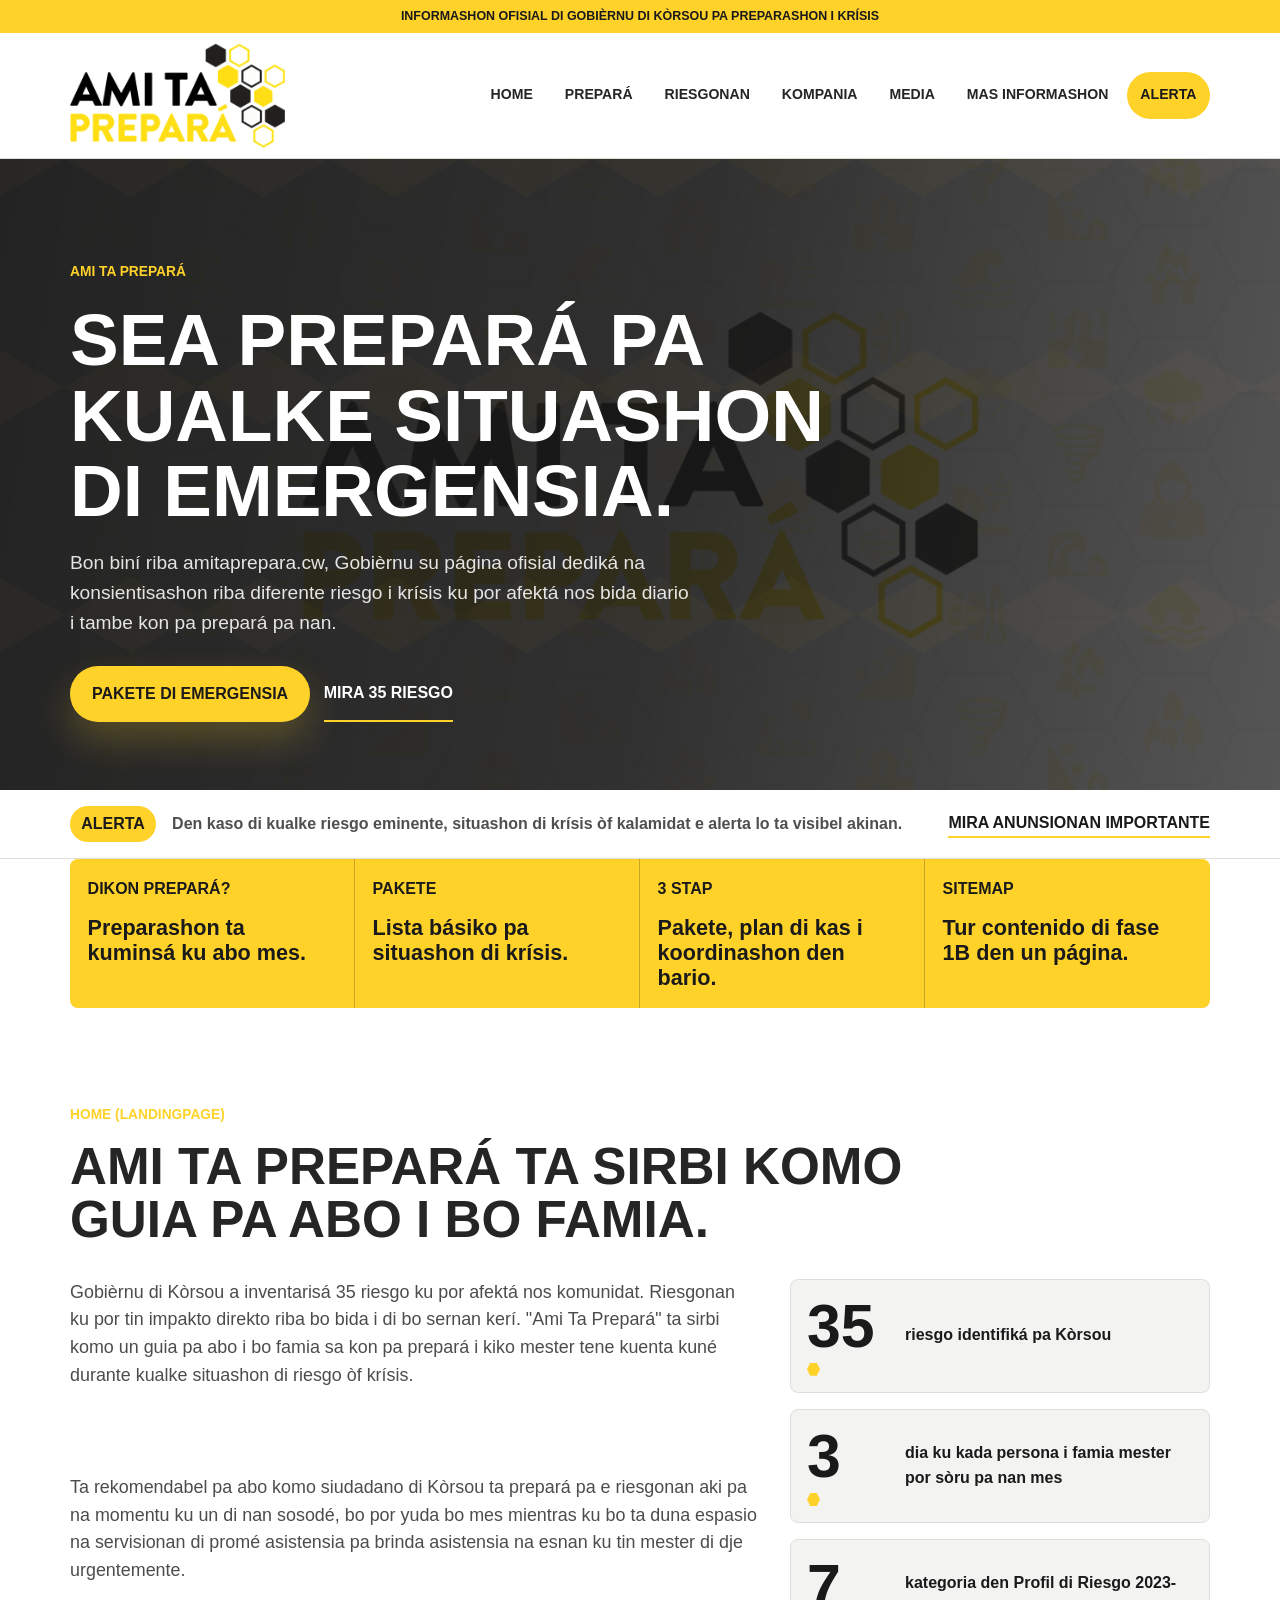
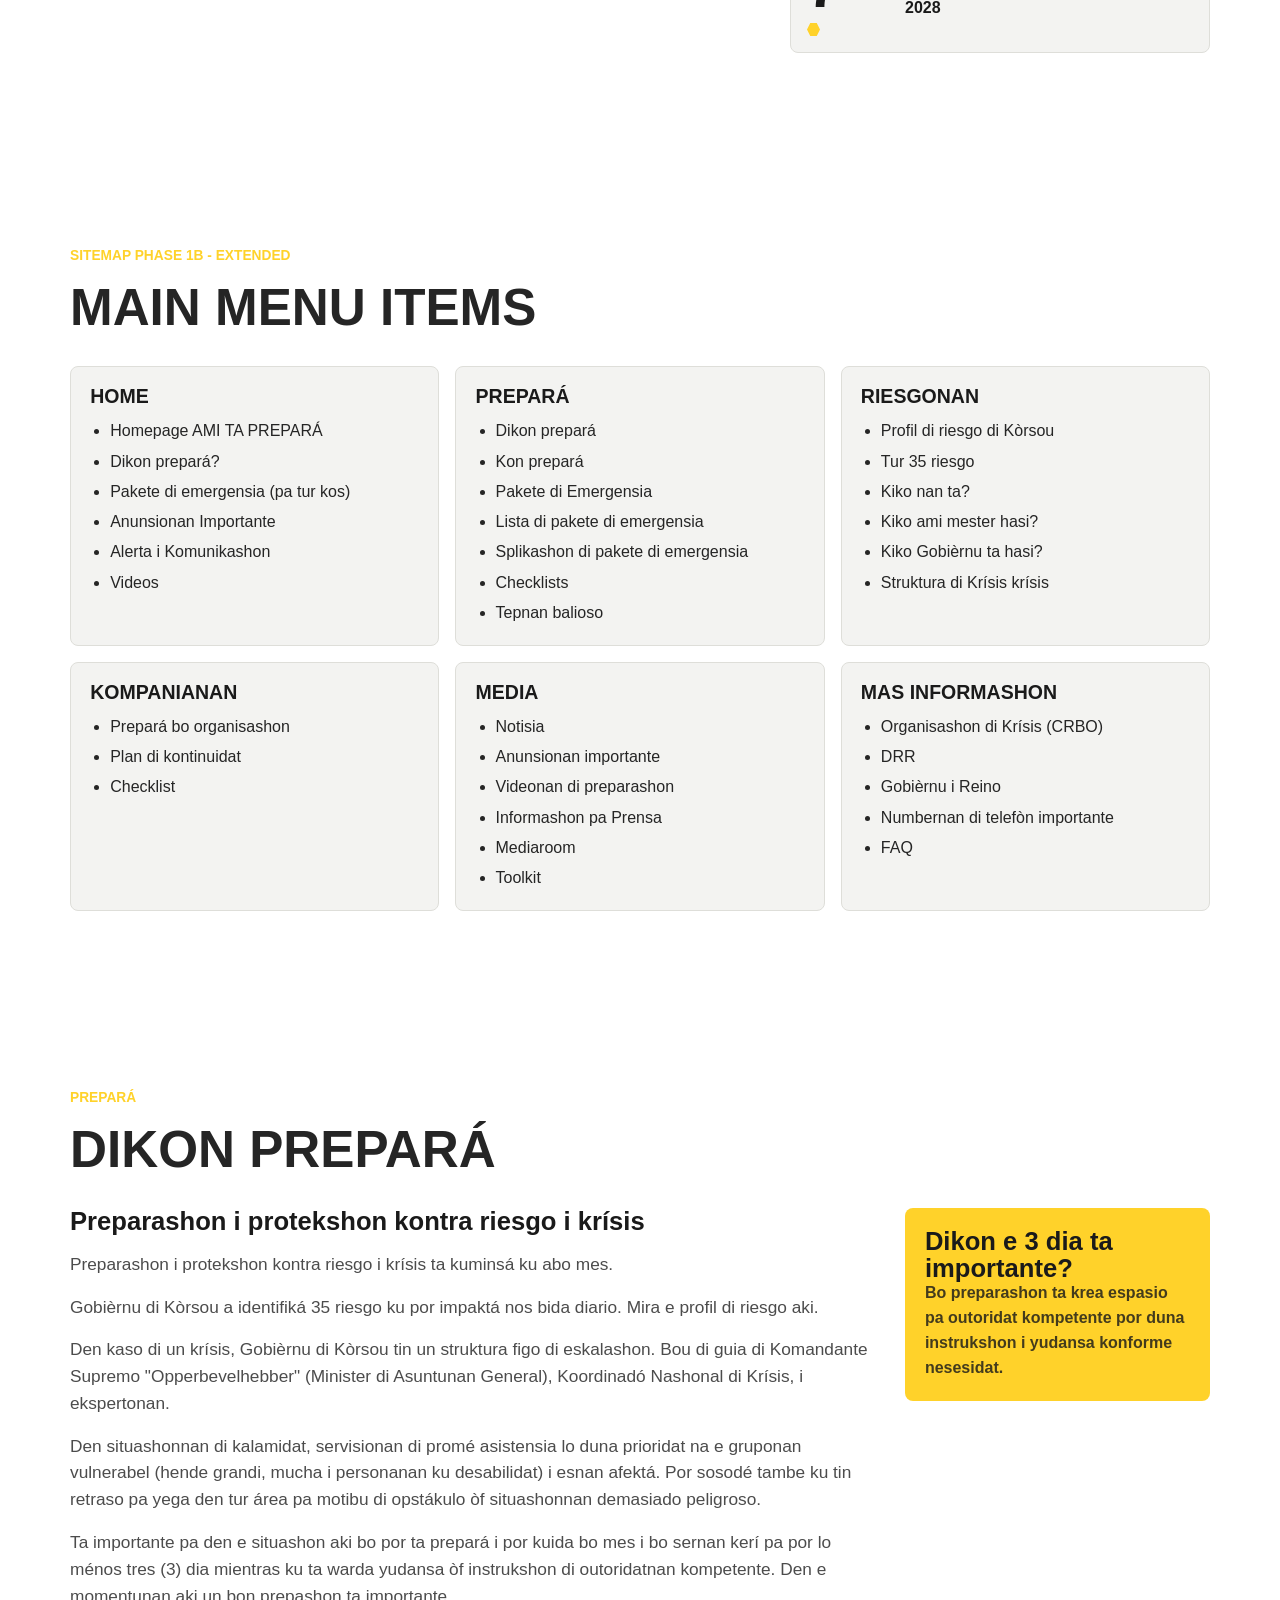
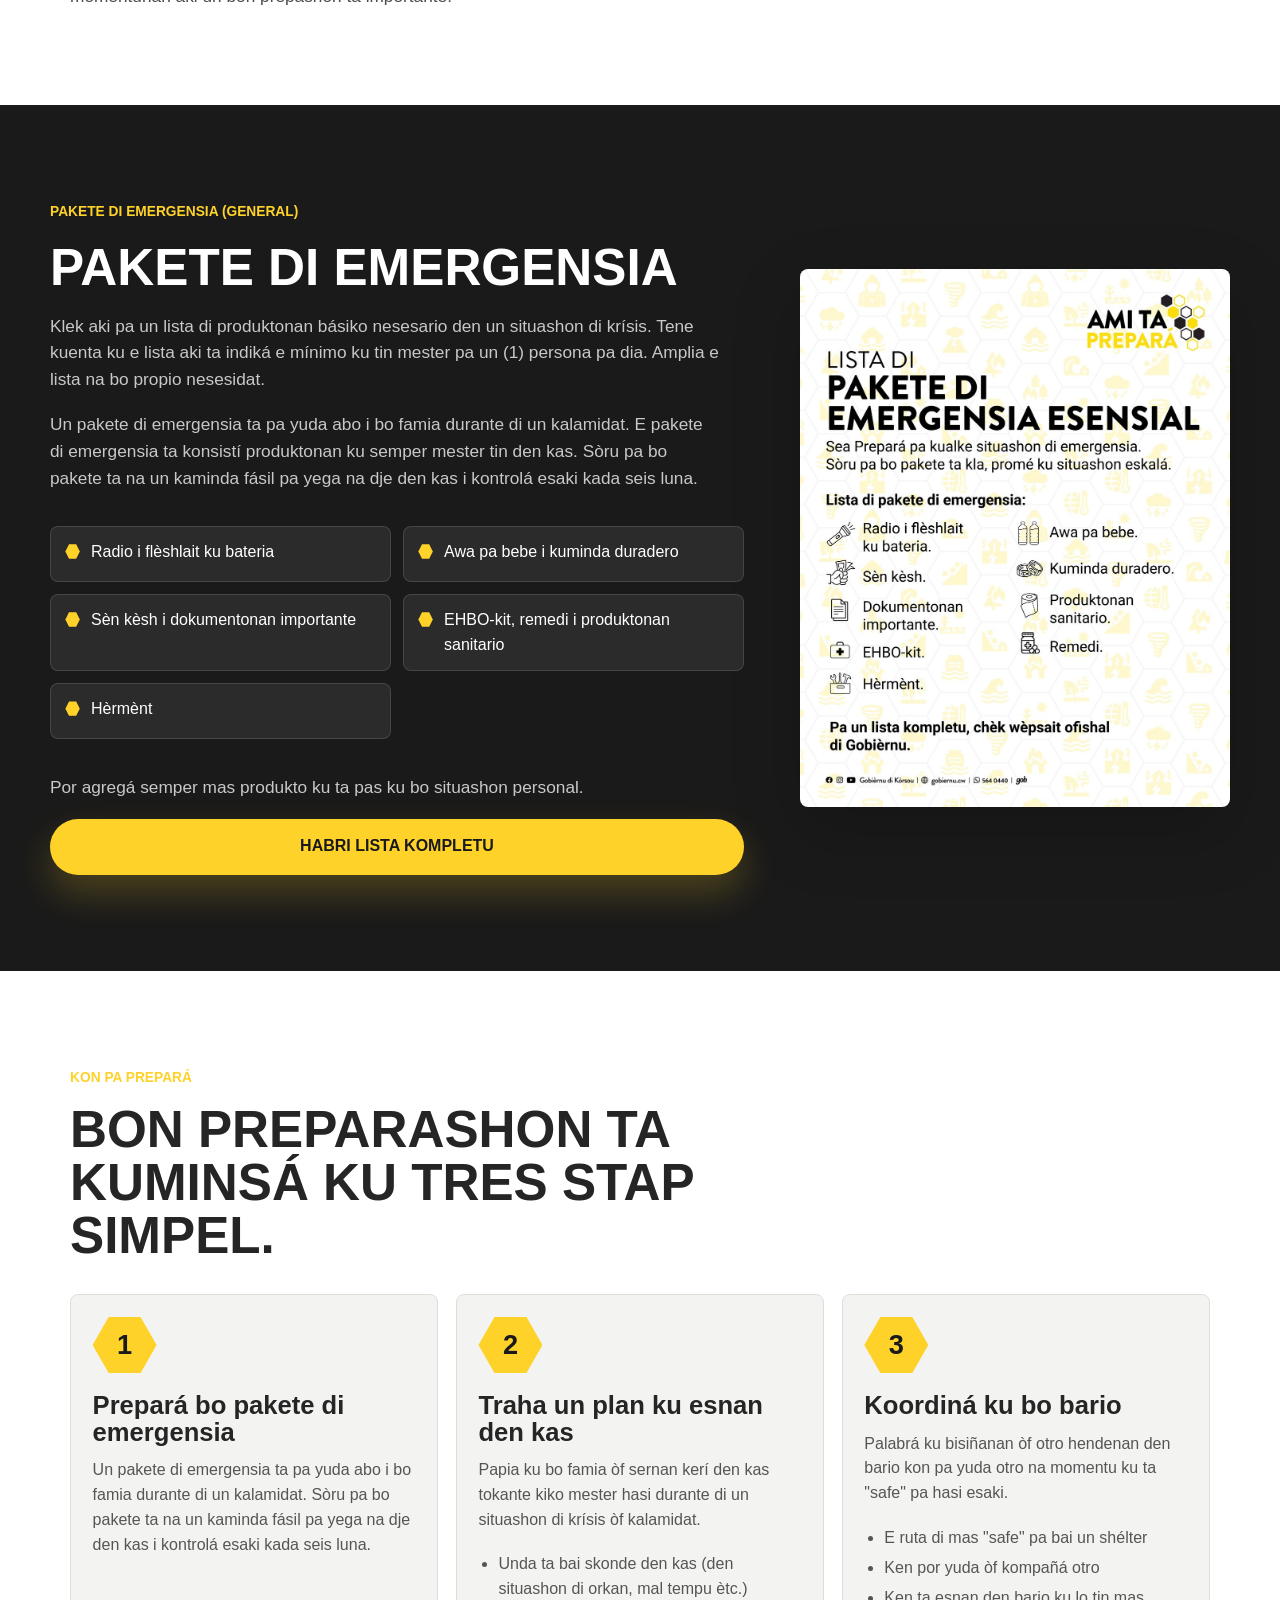
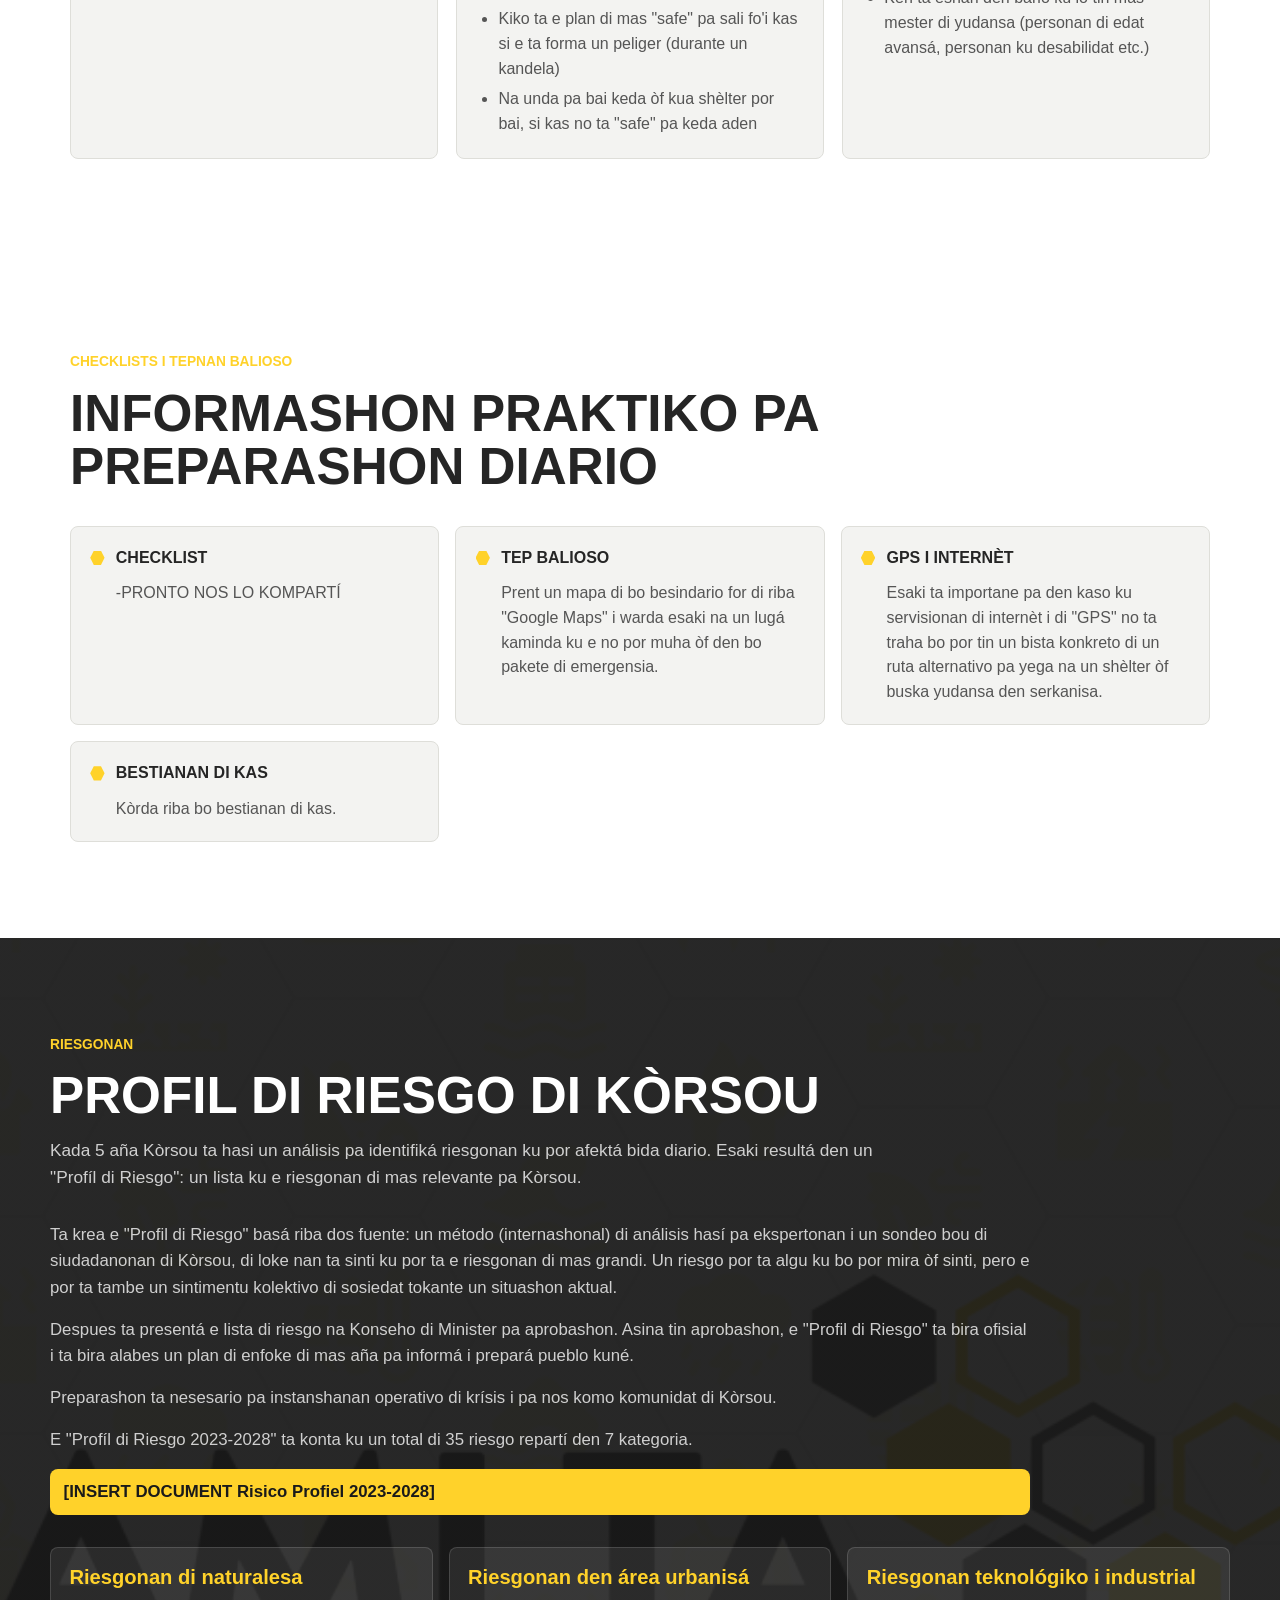
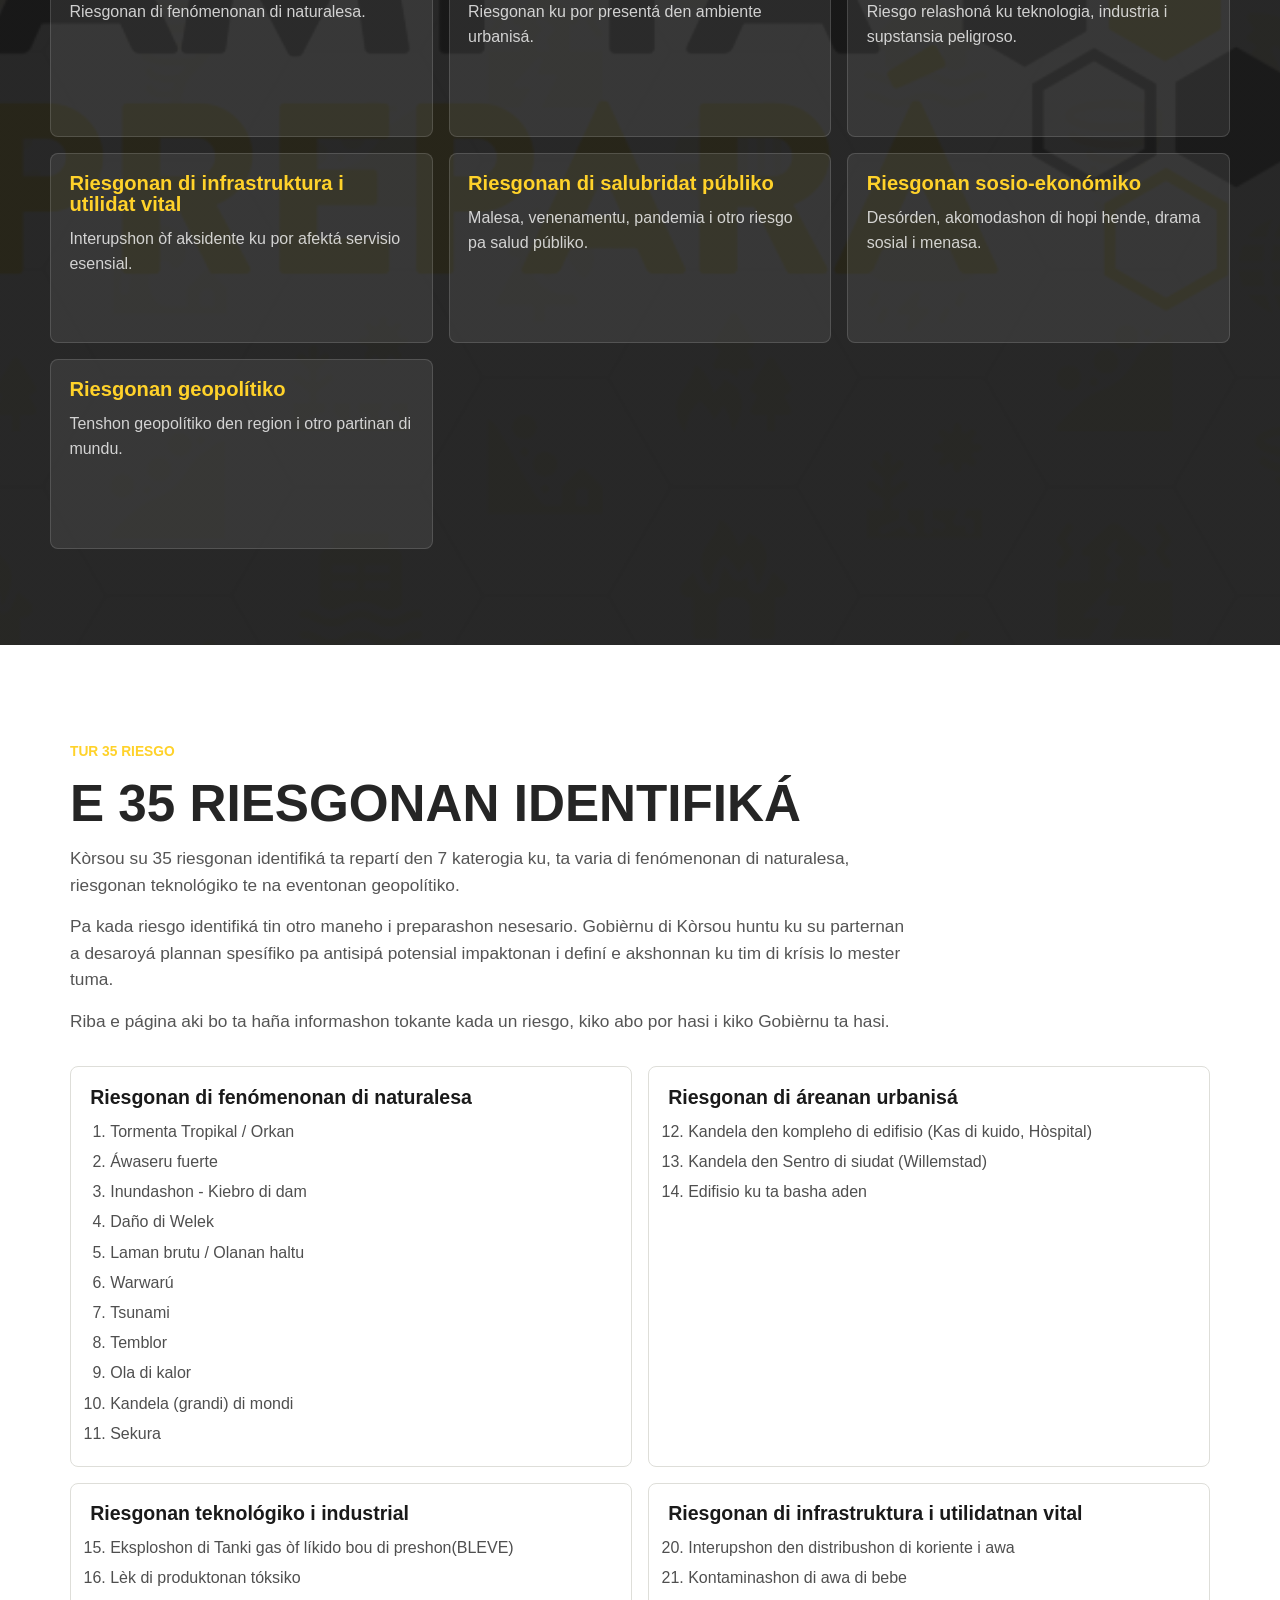
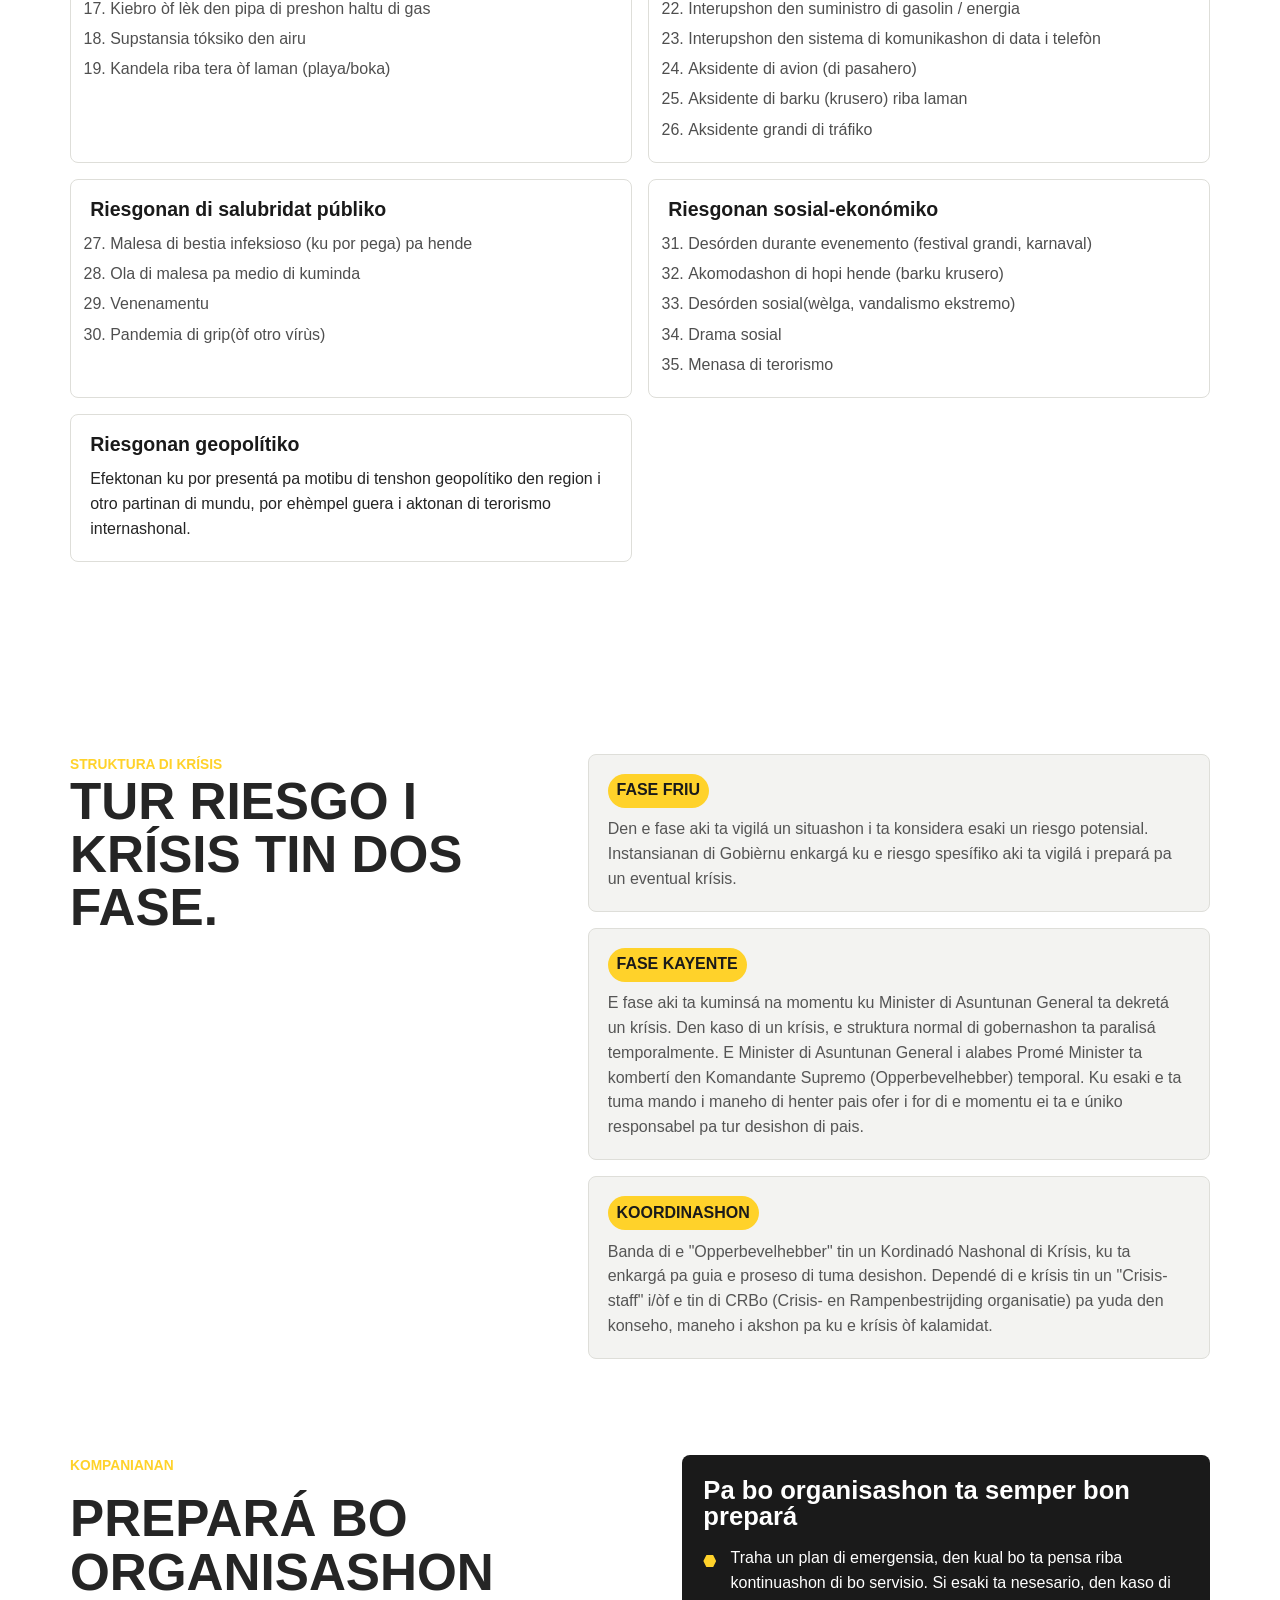
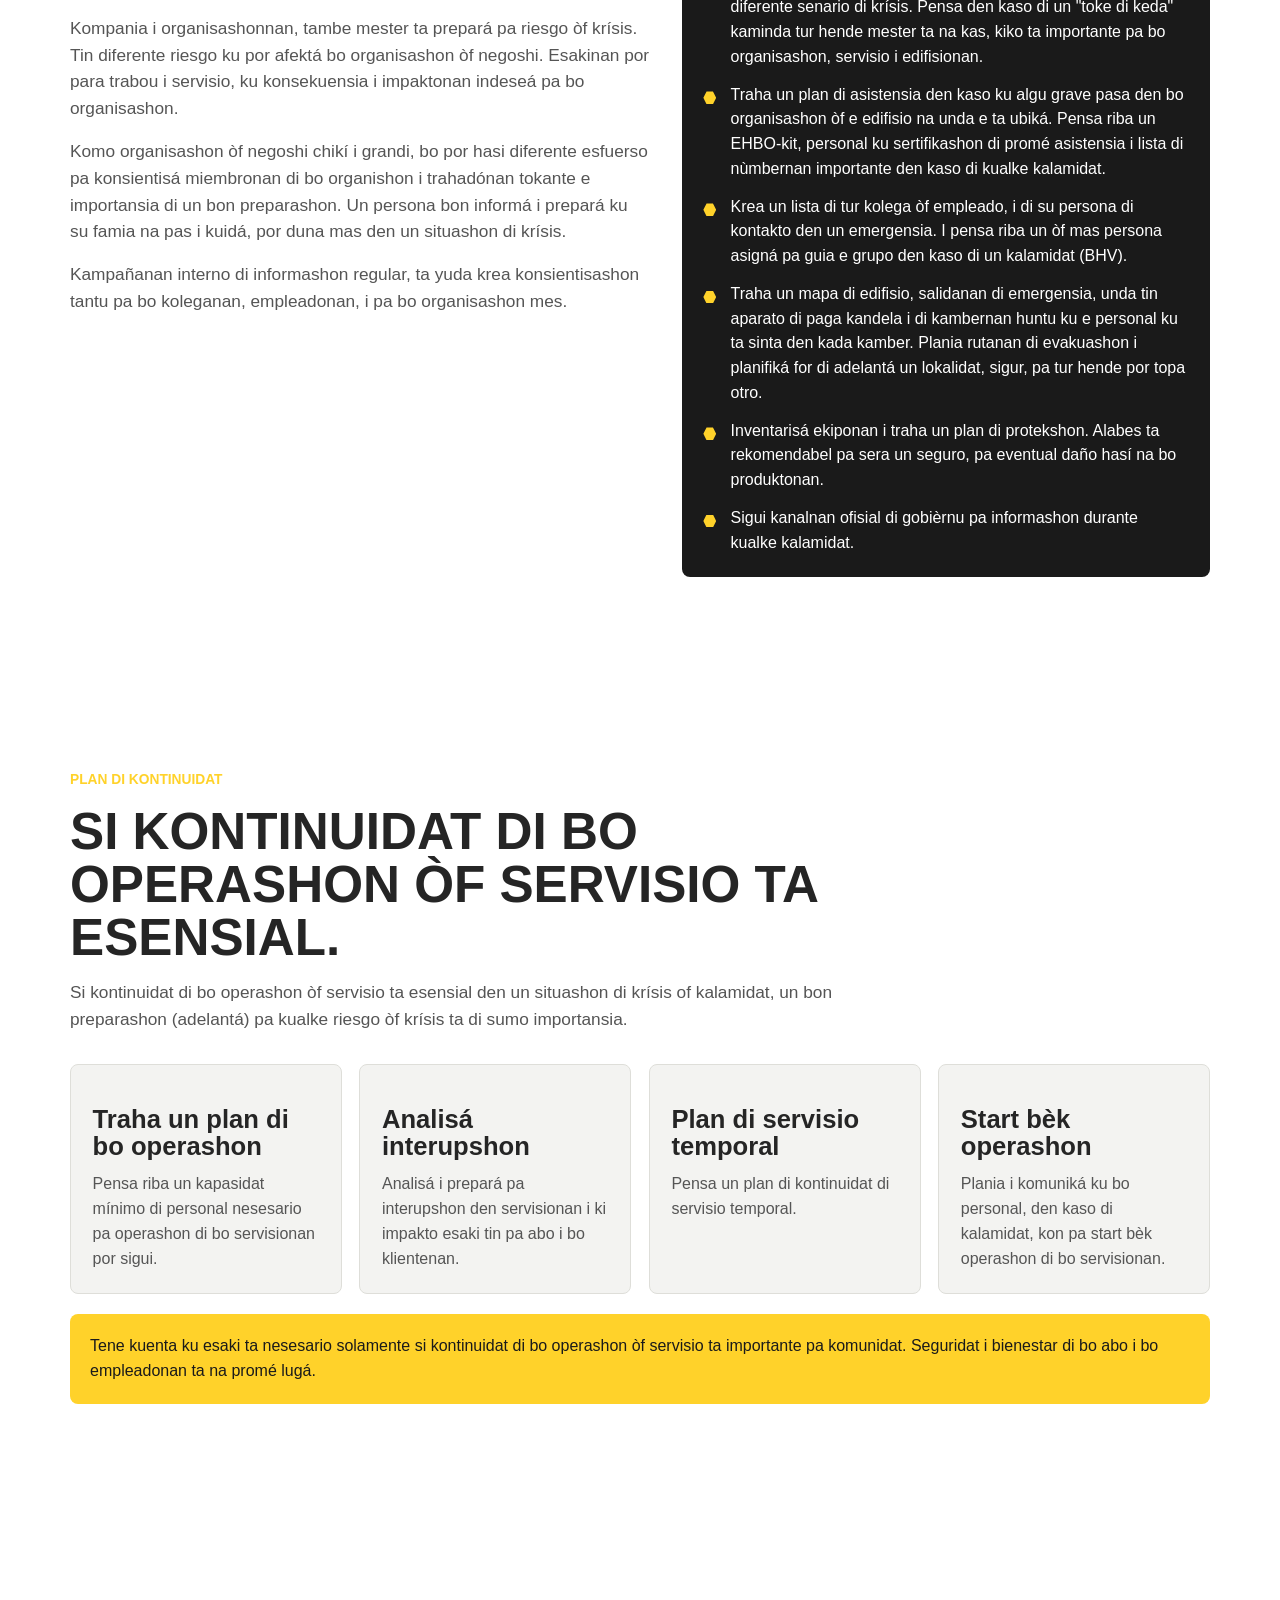
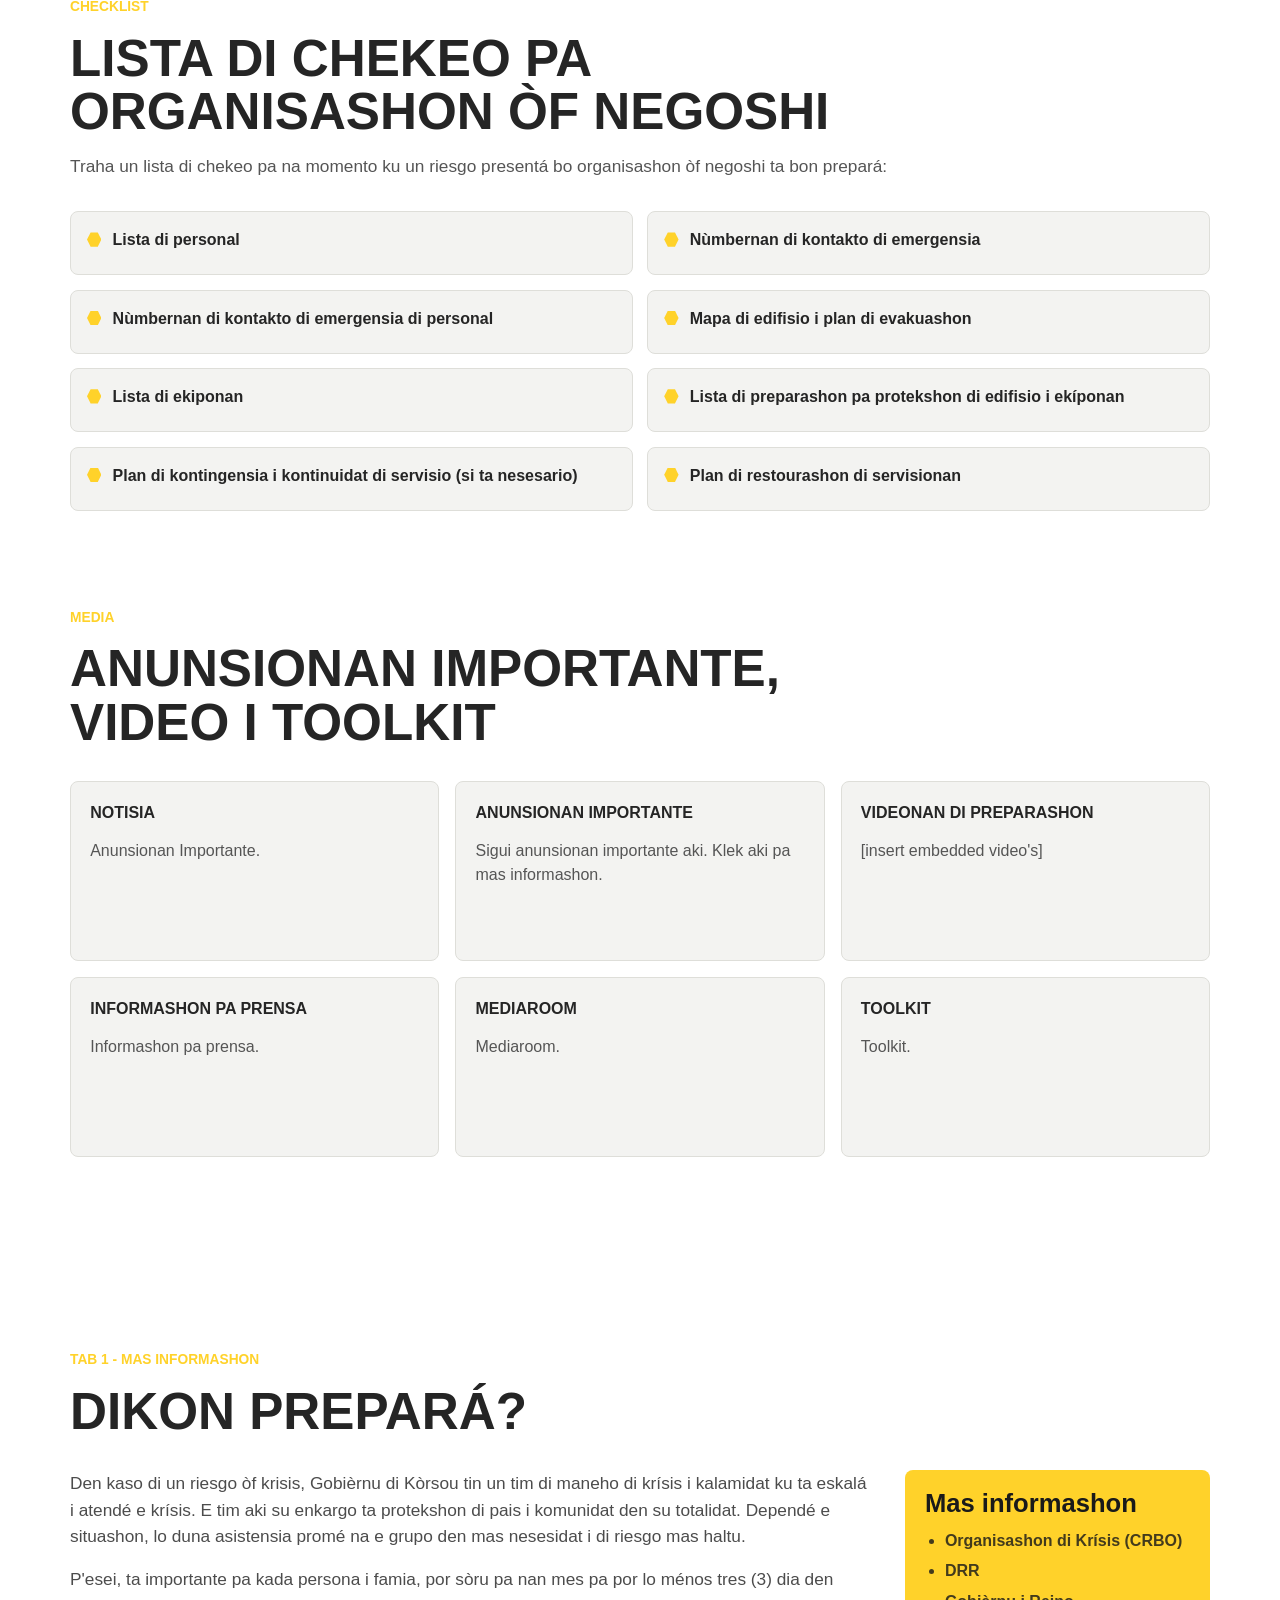
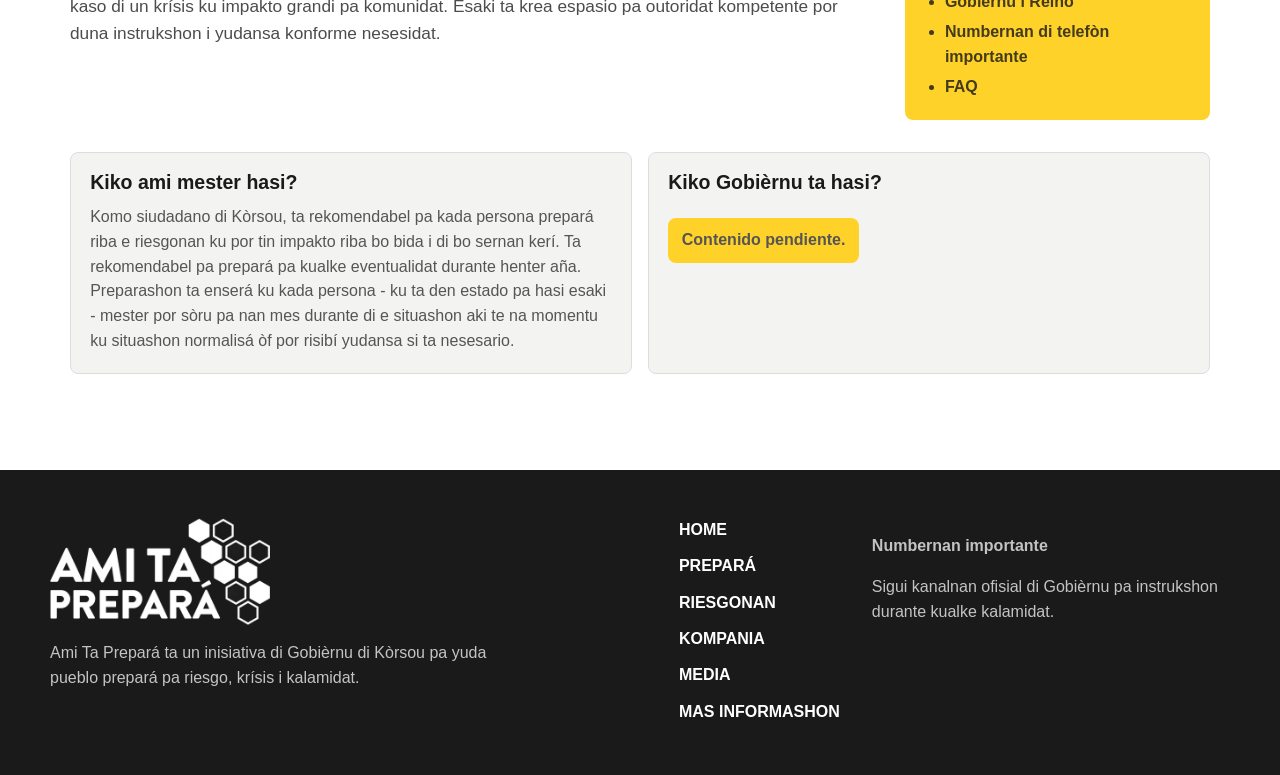
==== commit 4f091727: "Remove stat hexagons from hero section The hexagon statistics in the hero section were adding visual" ====
--- a/AmiTaPreparaV1/index.html
+++ b/AmiTaPreparaV1/index.html
@@ -9,7 +9,7 @@
       content="Ami Ta Prepará ta guia ofisial pa siudadanonan di Kòrsou prepará pa riesgo, krísis i kalamidat."
     >
     <link rel="icon" href="img/favicon.svg" type="image/svg+xml">
-    <link rel="stylesheet" href="styles.css?v=6">
+    <link rel="stylesheet" href="styles.css?v=8">
   </head>
   <body>
     <a class="skip-link" href="#main">Bai na kontenido</a>
@@ -54,19 +54,20 @@
             </p>
             <div class="hero-actions" aria-label="Akshonnan prinsipal">
               <a class="button button-primary" href="#pakete">Pakete di emergensia</a>
-              <a class="button button-secondary" href="#riesgo">Mira 35 riesgo</a>
+              <a class="hero-text-link" href="#riesgo">Mira 35 riesgo</a>
             </div>
           </div>
-
-          <aside class="hero-alert" id="alerta" aria-label="Alerta i komunikashon">
-            <span class="alert-tag">Alerta</span>
-            <h2>Alerta i komunikashon</h2>
-            <p>
-              Den kaso di kualke riesgo eminente, situashon di krísis òf
-              kalamidat e alerta lo ta visibel akinan.
-            </p>
-            <a href="#media">Mira anunsionan importante</a>
-          </aside>
+        </div>
+      </section>
+
+      <section class="alert-band" id="alerta" aria-label="Alerta i komunikashon">
+        <div class="alert-band-inner">
+          <span class="alert-tag">Alerta</span>
+          <p>
+            Den kaso di kualke riesgo eminente, situashon di krísis òf kalamidat
+            e alerta lo ta visibel akinan.
+          </p>
+          <a href="#media">Mira anunsionan importante</a>
         </div>
       </section>
 
--- a/AmiTaPreparaV1/styles.css
+++ b/AmiTaPreparaV1/styles.css
@@ -146,18 +146,24 @@
   justify-content: space-between;
   width: 100%;
   max-width: var(--max);
-  min-height: 125px;
+  height: 125px;
   margin: 0 auto;
   padding: 0 1.25rem;
   gap: 1rem;
 }
 
+.brand {
+  display: flex;
+  align-items: center;
+  height: 125px;
+  padding: 10px 0;
+}
+
 .brand img {
   width: auto;
-  height: 125px;
-  max-height: 125px;
+  height: 100%;
+  max-height: 100%;
   object-fit: contain;
-  padding: 10px 0;
 }
 
 .site-nav {
@@ -206,11 +212,11 @@
 
 .hero {
   position: relative;
-  min-height: 760px;
+  min-height: 620px;
   overflow: hidden;
   color: var(--white);
   background:
-    linear-gradient(100deg, rgba(26, 26, 26, 0.96) 0%, rgba(26, 26, 26, 0.88) 48%, rgba(26, 26, 26, 0.58) 100%),
+    linear-gradient(100deg, rgba(26, 26, 26, 0.96) 0%, rgba(26, 26, 26, 0.9) 52%, rgba(26, 26, 26, 0.74) 100%),
     url("img/prepara-thumbnail.png") center / cover no-repeat;
 }
 
@@ -221,26 +227,23 @@
     linear-gradient(30deg, rgba(255, 210, 42, 0.16) 12%, transparent 12.5%, transparent 87%, rgba(255, 210, 42, 0.16) 87.5%),
     linear-gradient(150deg, rgba(255, 210, 42, 0.16) 12%, transparent 12.5%, transparent 87%, rgba(255, 210, 42, 0.16) 87.5%);
   background-position: 0 0, 0 0;
-  background-size: 86px 148px;
-  opacity: 0.34;
+  background-size: 132px 228px;
+  opacity: 0.16;
 }
 
 .hero-inner {
   position: relative;
-  display: grid;
-  grid-template-columns: minmax(0, 1fr) 360px;
-  align-items: end;
   width: 100%;
   max-width: var(--max);
-  min-height: 760px;
+  min-height: 620px;
   margin: 0 auto;
-  padding: 7.4rem 1.25rem 4.5rem;
-  gap: 3rem;
+  padding: 6.4rem 1.25rem 4.25rem;
 }
 
 .hero-copy {
   display: grid;
-  gap: 1.35rem;
+  gap: 1.2rem;
+  max-width: 760px;
   min-width: 0;
 }
 
@@ -252,9 +255,9 @@
 }
 
 .hero-lead {
-  max-width: 680px;
+  max-width: 620px;
   color: rgba(255, 255, 255, 0.88);
-  font-size: clamp(1.08rem, 2vw, 1.35rem);
+  font-size: clamp(1.05rem, 1.5vw, 1.2rem);
 }
 
 .hero-actions {
@@ -295,32 +298,20 @@
   border-color: rgba(255, 255, 255, 0.7);
 }
 
-.hero-alert {
-  position: relative;
-  padding: 1.35rem;
-  color: var(--black);
-  background: var(--white);
-  border-top: 8px solid var(--yellow);
-  border-radius: var(--radius);
-  box-shadow: var(--shadow);
-}
-
-.hero-alert h2 {
-  margin-top: 0.9rem;
-  font-size: 1.55rem;
-}
-
-.hero-alert p {
-  margin-top: 0.8rem;
-  color: var(--gray);
-}
-
-.hero-alert a {
+.hero-text-link {
   display: inline-flex;
-  margin-top: 1rem;
+  align-items: center;
+  min-height: 52px;
+  color: var(--white);
   font-weight: 900;
   text-transform: uppercase;
-  border-bottom: 3px solid var(--yellow);
+  border-bottom: 2px solid var(--yellow);
+}
+
+.hero-text-link:hover,
+.hero-text-link:focus-visible {
+  color: var(--yellow);
+  outline: none;
 }
 
 .alert-tag {
@@ -333,11 +324,45 @@
   text-transform: uppercase;
 }
 
+.alert-band {
+  color: var(--black);
+  background: var(--white);
+  border-bottom: 1px solid var(--line);
+}
+
+.alert-band-inner {
+  display: grid;
+  grid-template-columns: auto minmax(0, 1fr) auto;
+  align-items: center;
+  gap: 1rem;
+  width: 100%;
+  max-width: var(--max);
+  margin: 0 auto;
+  padding: 1rem 1.25rem;
+}
+
+.alert-band p {
+  color: #4f4f4f;
+  font-weight: 700;
+}
+
+.alert-band a {
+  font-weight: 900;
+  text-transform: uppercase;
+  border-bottom: 2px solid var(--yellow);
+}
+
+.alert-band a:hover,
+.alert-band a:focus-visible {
+  color: #5f5100;
+  outline: none;
+}
+
 .quick-links {
   display: grid;
   grid-template-columns: repeat(4, 1fr);
   max-width: var(--max);
-  margin: -44px auto 0;
+  margin: 0 auto;
   padding: 0 1.25rem;
   position: relative;
   z-index: 5;
@@ -1023,7 +1048,7 @@
 
   .hero,
   .hero-inner {
-    min-height: 700px;
+    min-height: 620px;
   }
 
   .hero-inner,
@@ -1036,12 +1061,7 @@
   }
 
   .hero-inner {
-    align-items: center;
     padding-top: 5.8rem;
-  }
-
-  .hero-alert {
-    max-width: 520px;
   }
 
   .quick-links,
@@ -1102,9 +1122,14 @@
   }
 
   .nav-shell {
-    min-height: 60px;
+    height: 60px;
     padding: 0 0.85rem;
     gap: 0.7rem;
+  }
+
+  .brand {
+    height: auto;
+    padding: 0;
   }
 
   .brand img {
@@ -1140,7 +1165,7 @@
   }
 
   .hero-copy,
-  .hero-alert {
+  .alert-band-inner {
     width: 100%;
   }
 
@@ -1150,22 +1175,26 @@
 
   .hero-lead {
     font-size: 1rem;
-  }
-
-  .hero-alert {
-    margin-top: 1.6rem;
-    padding: 1.05rem;
-    border-top-width: 6px;
-    box-shadow: 0 18px 42px rgba(0, 0, 0, 0.2);
-  }
-
-  .hero-alert h2 {
-    font-size: 1.28rem;
   }
 
   .hero-actions,
   .button {
     width: 100%;
+  }
+
+  .hero-text-link {
+    justify-content: center;
+    width: 100%;
+  }
+
+  .alert-band-inner {
+    grid-template-columns: 1fr;
+    gap: 0.65rem;
+    padding: 1rem 0.9rem;
+  }
+
+  .alert-band a {
+    justify-self: start;
   }
 
   .button {
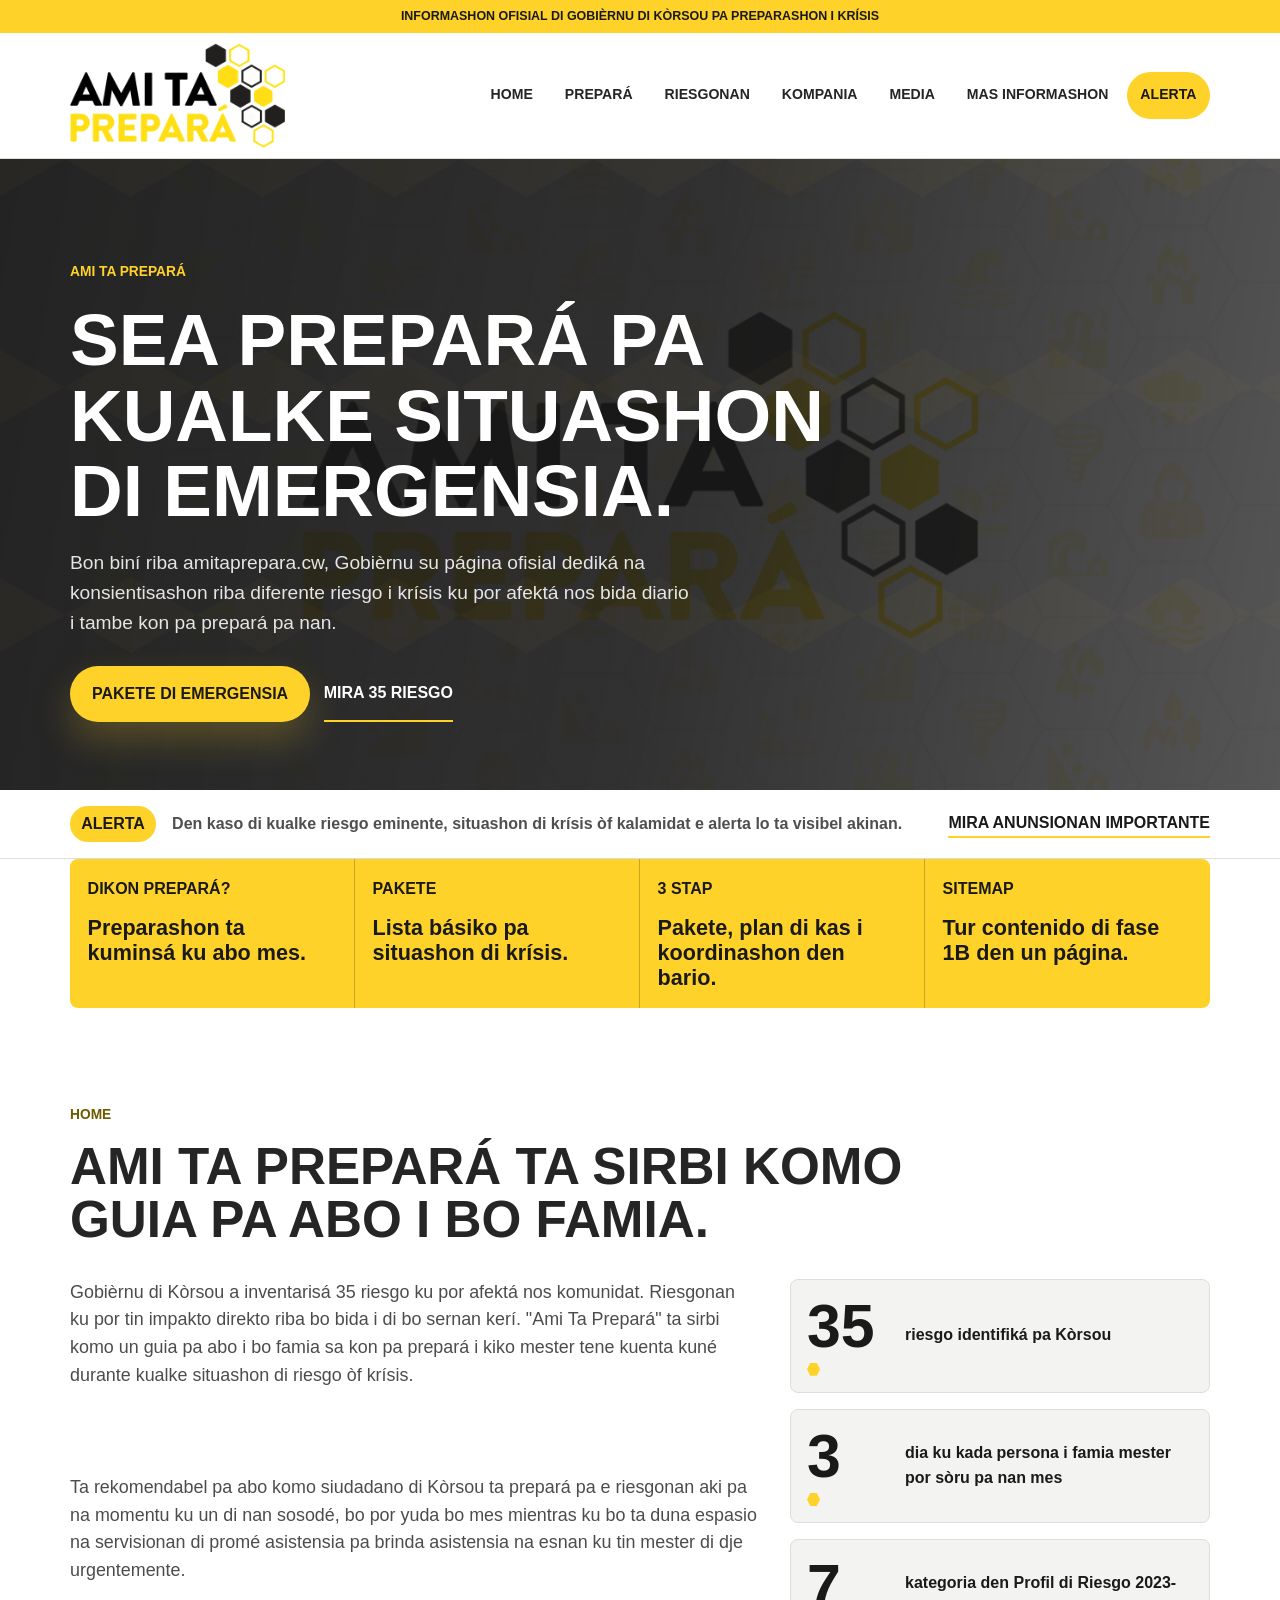
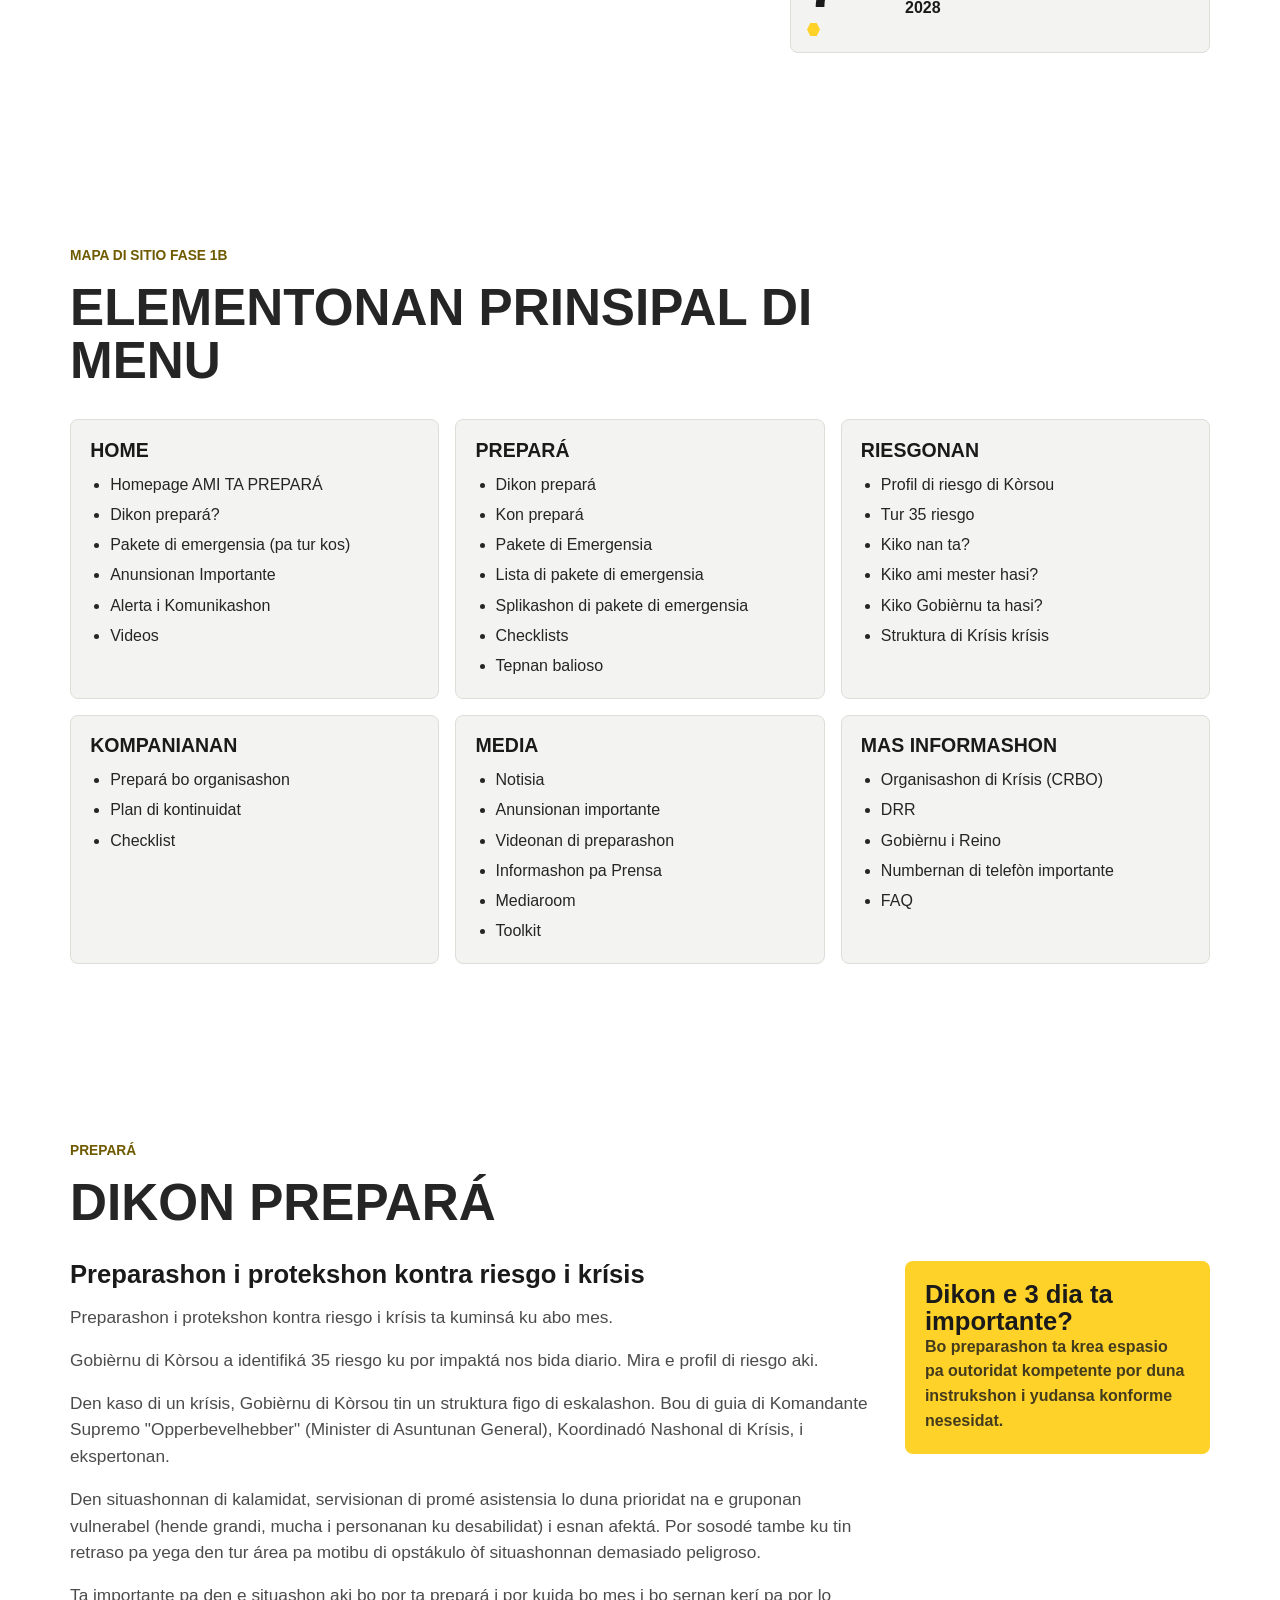
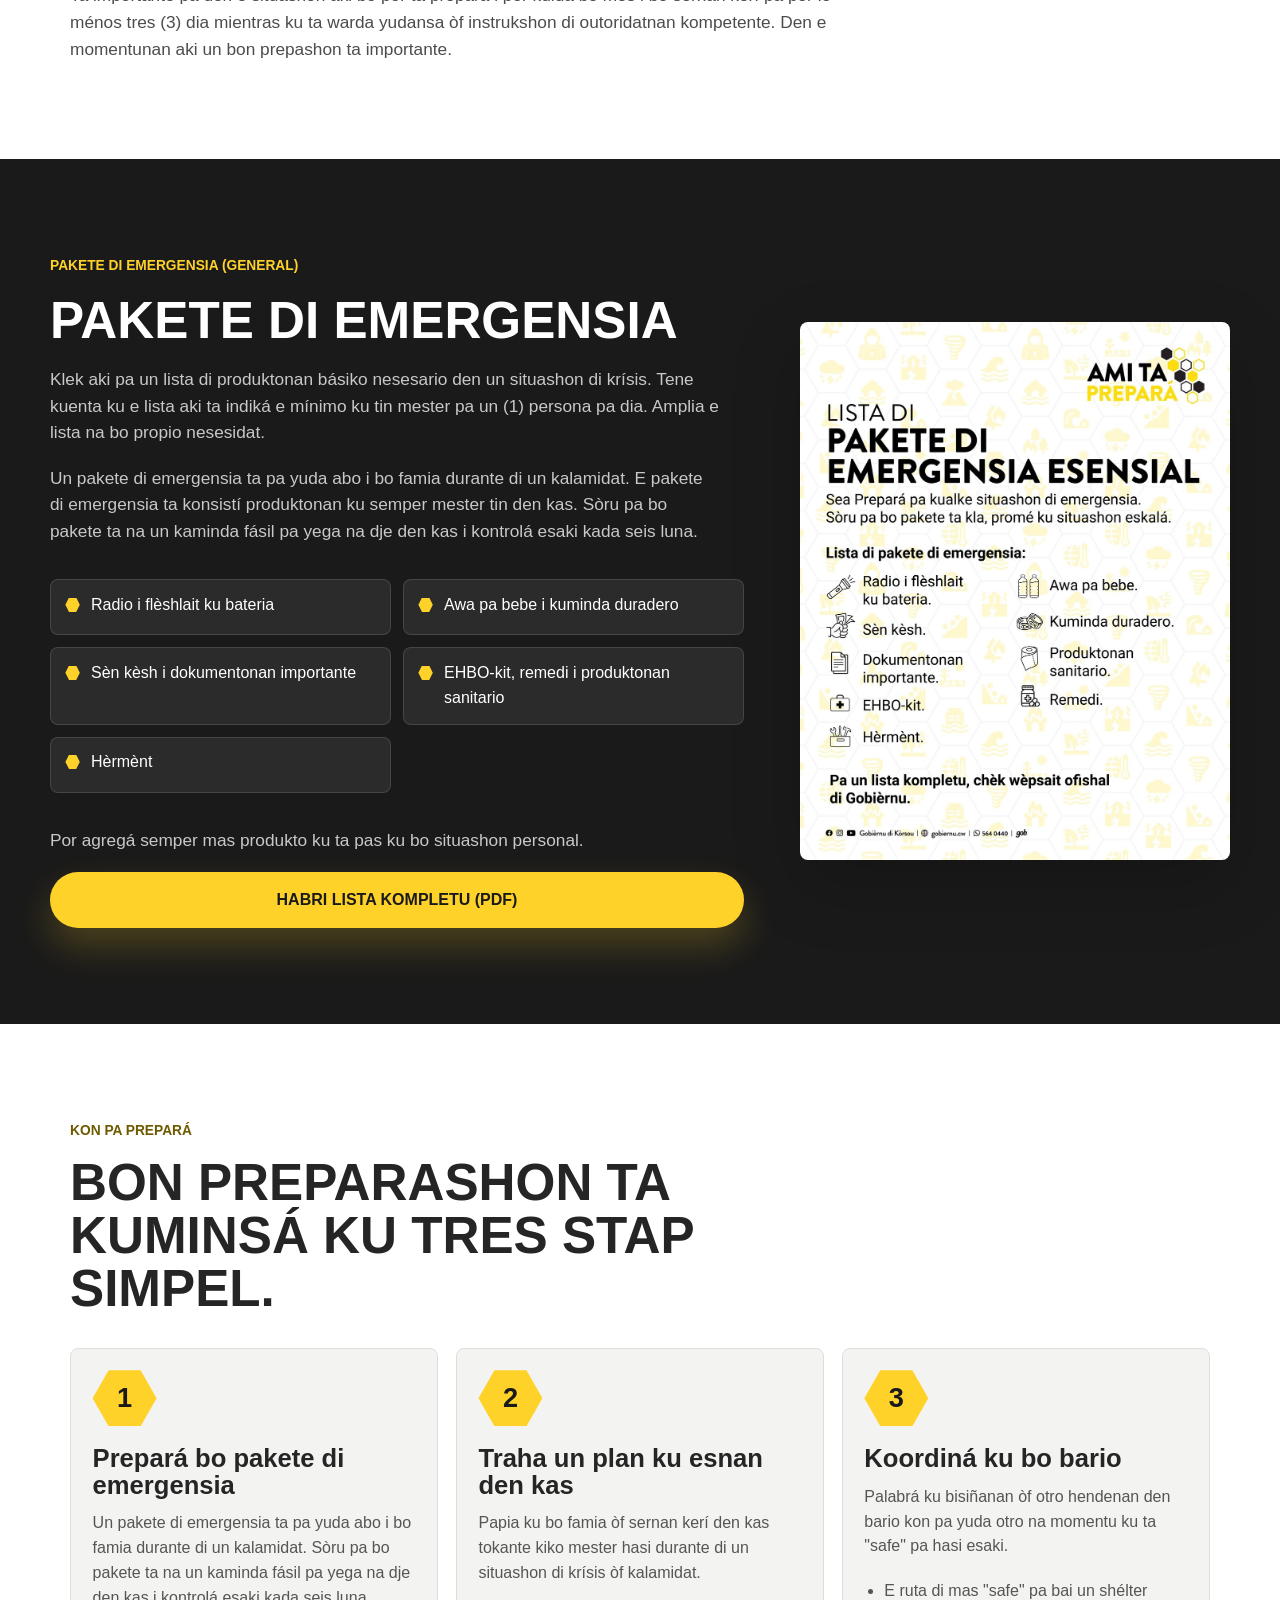
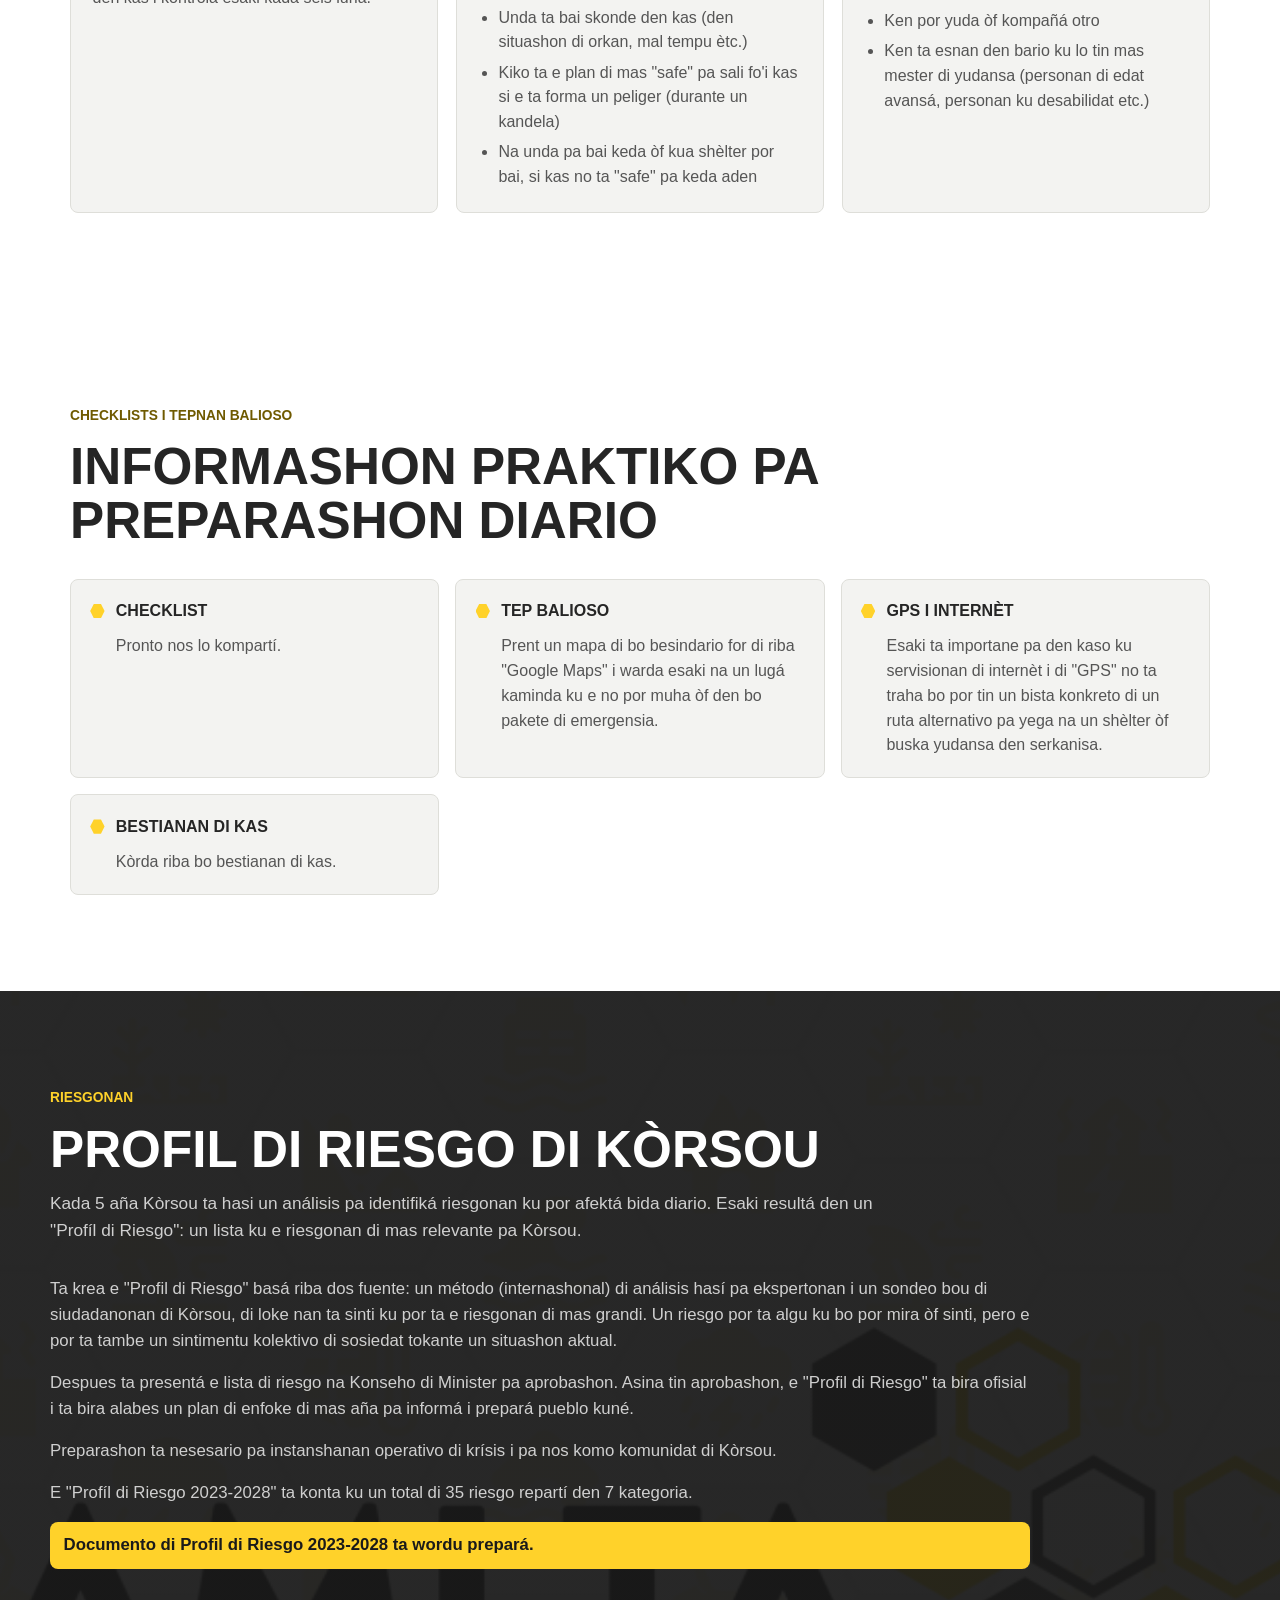
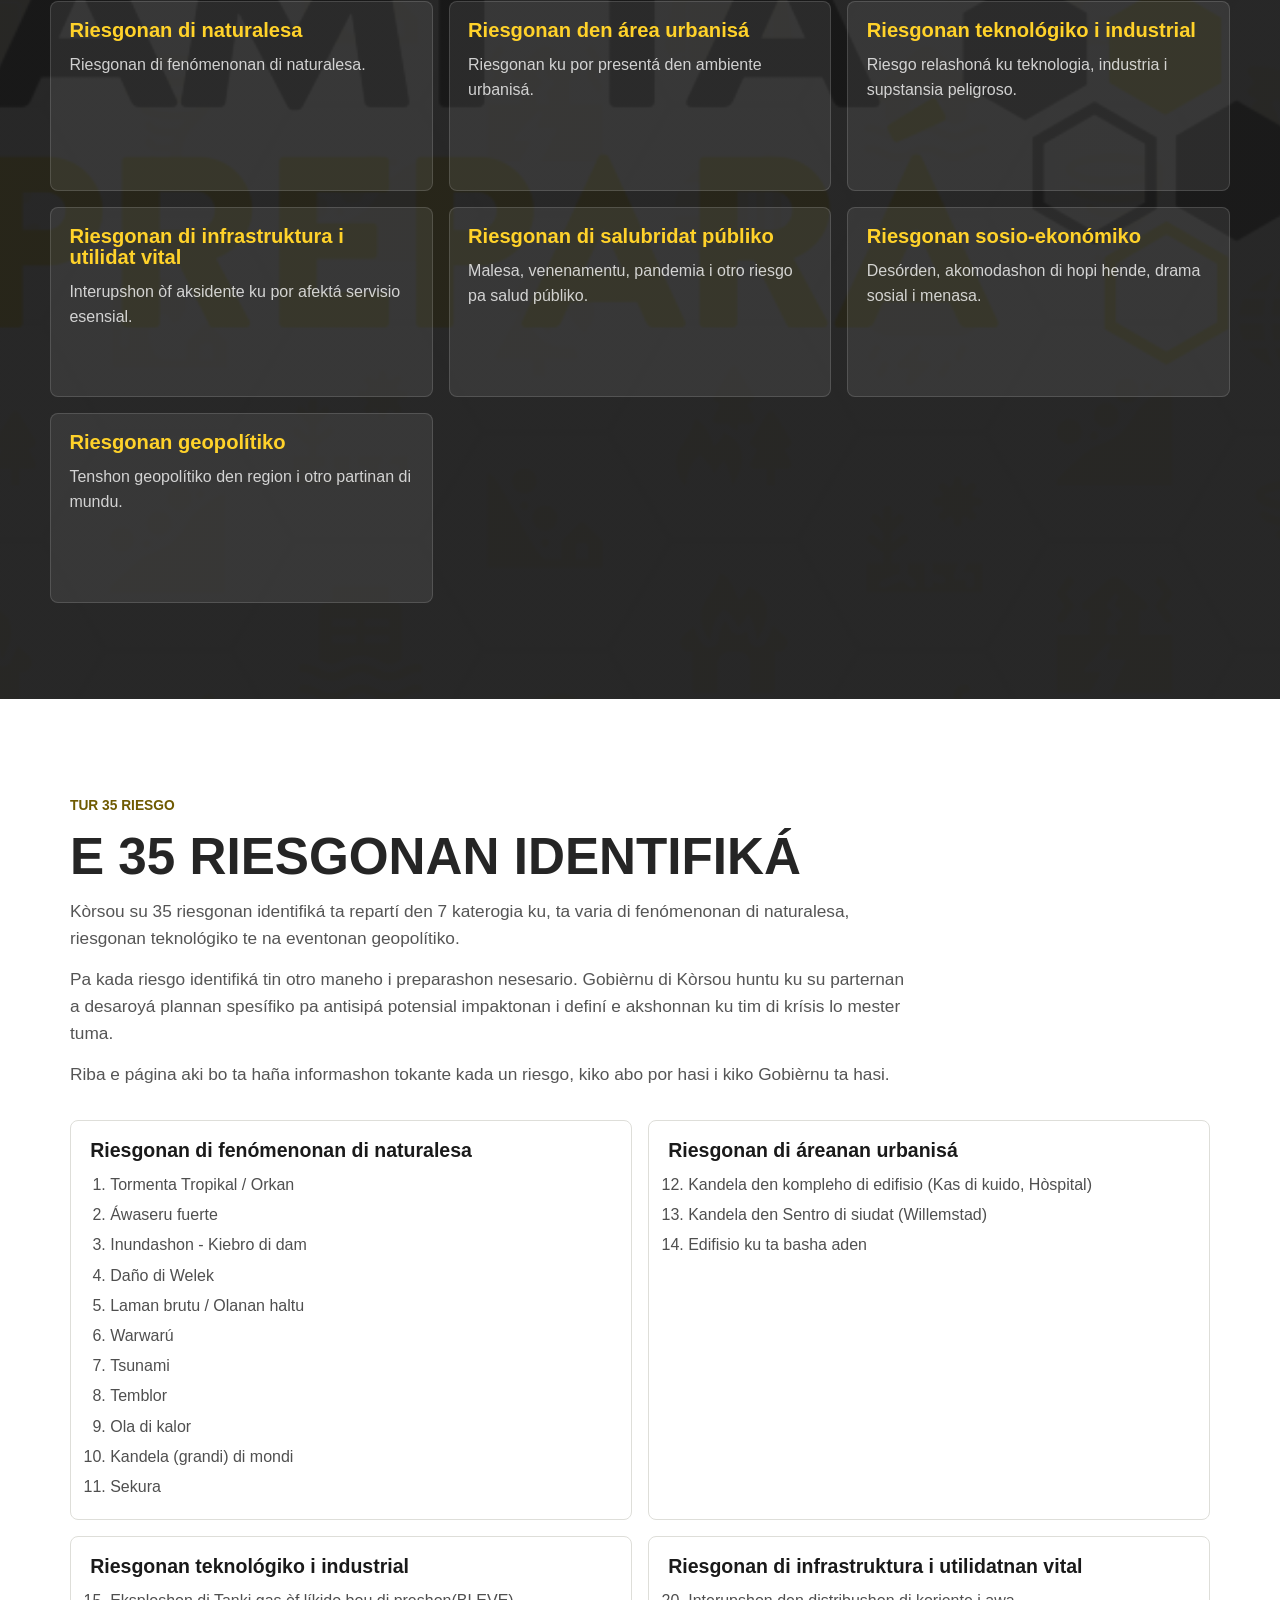
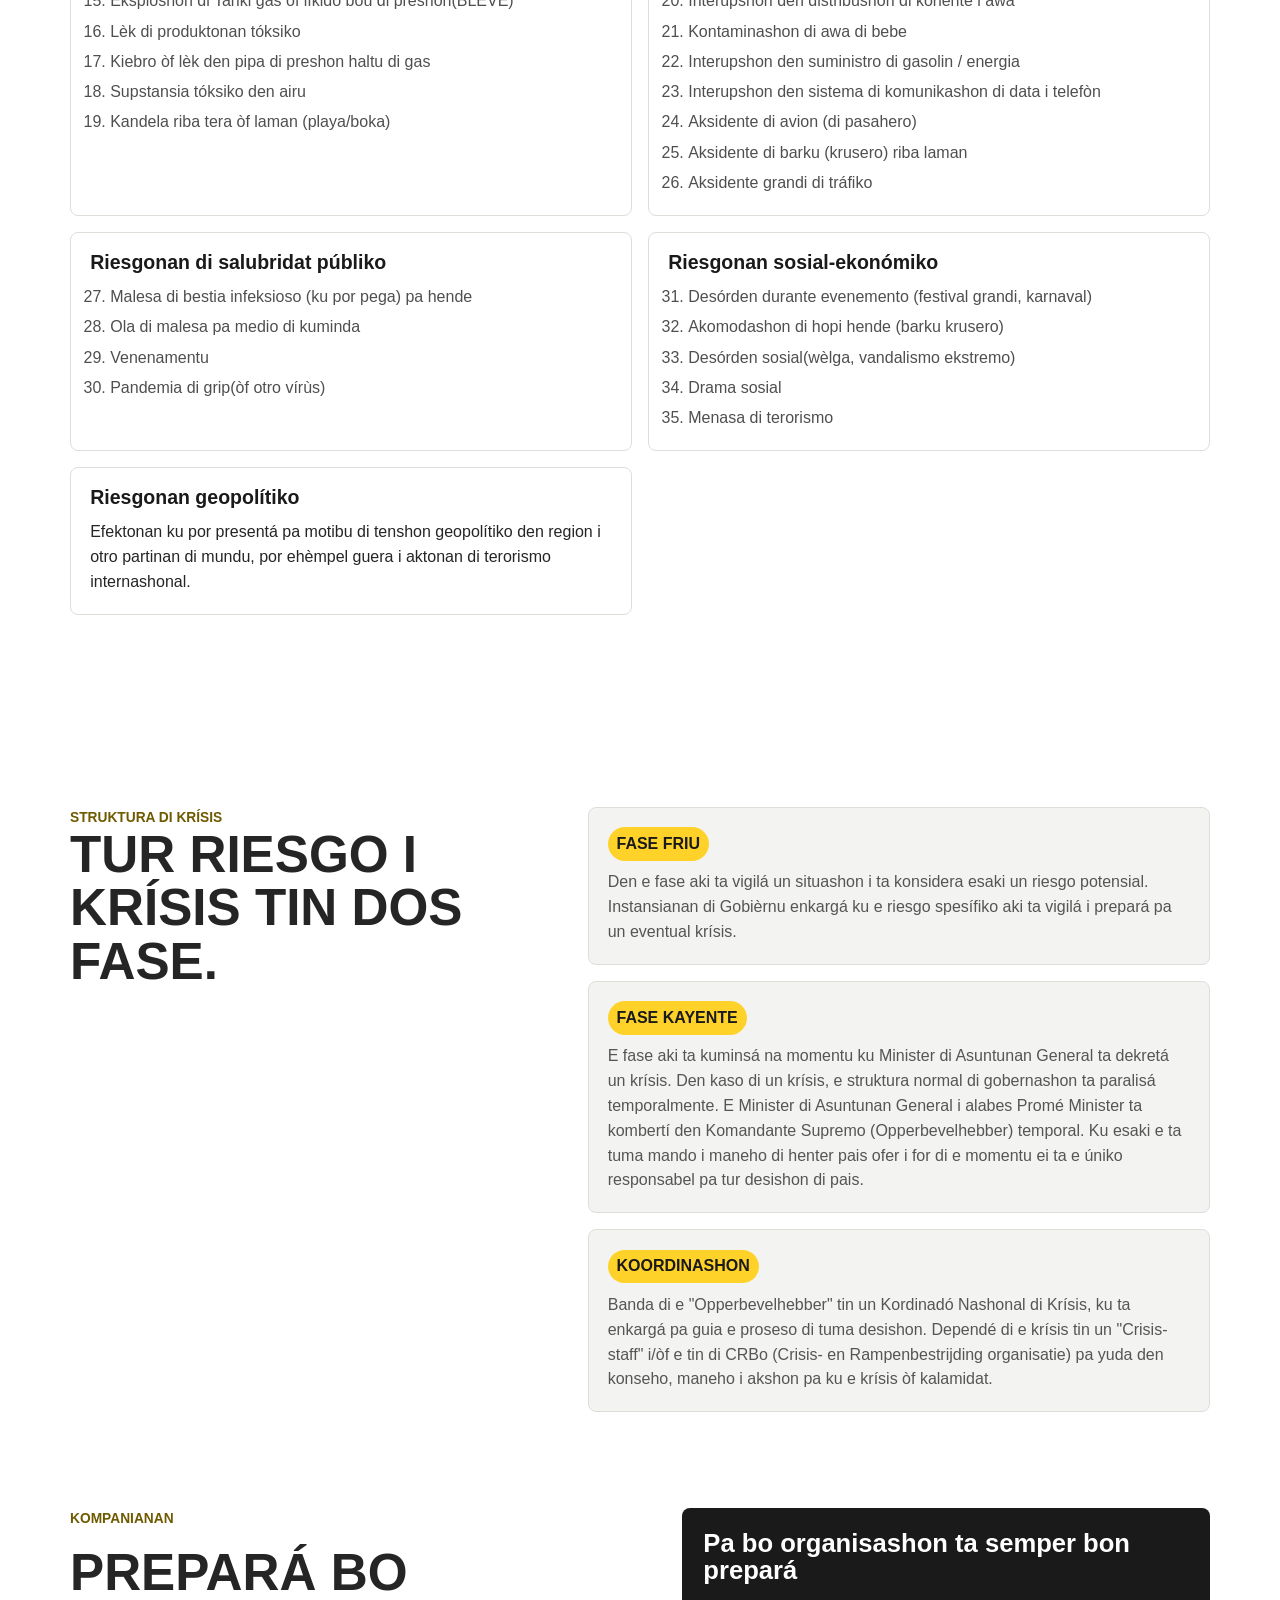
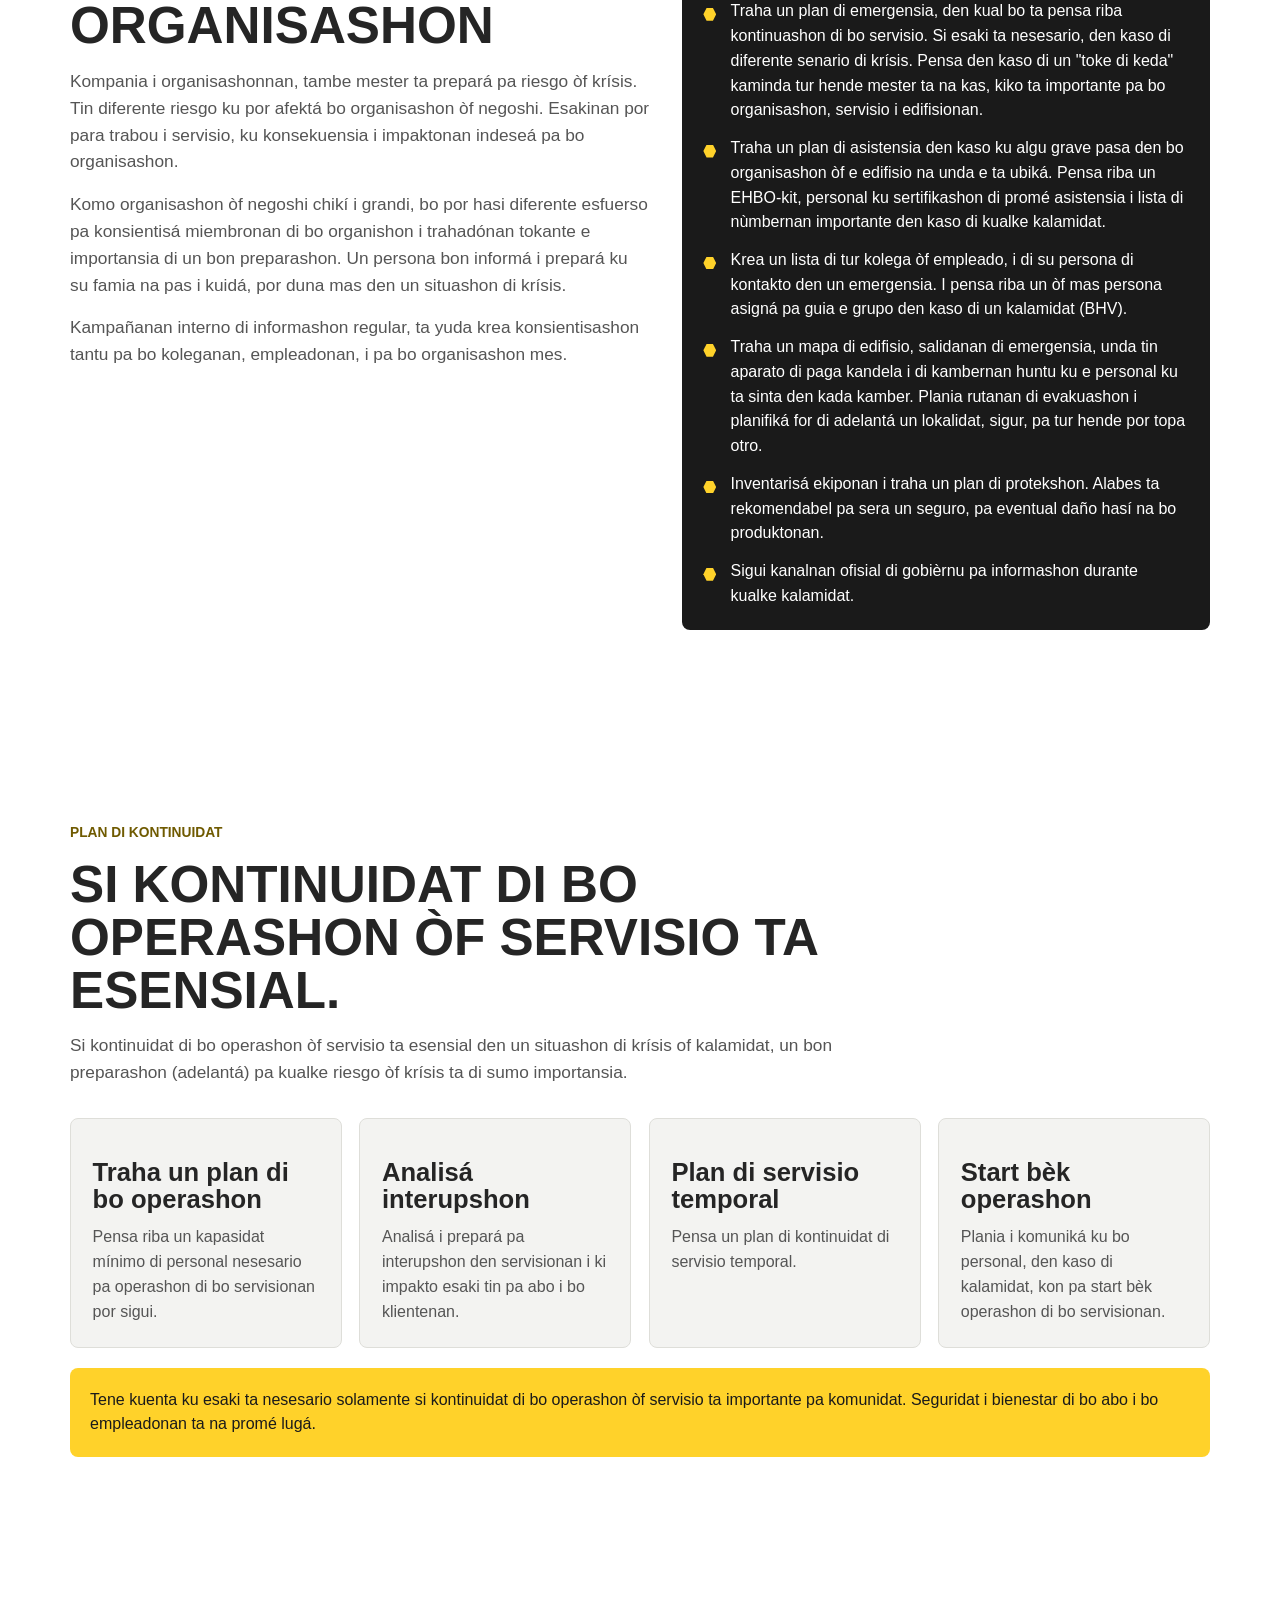
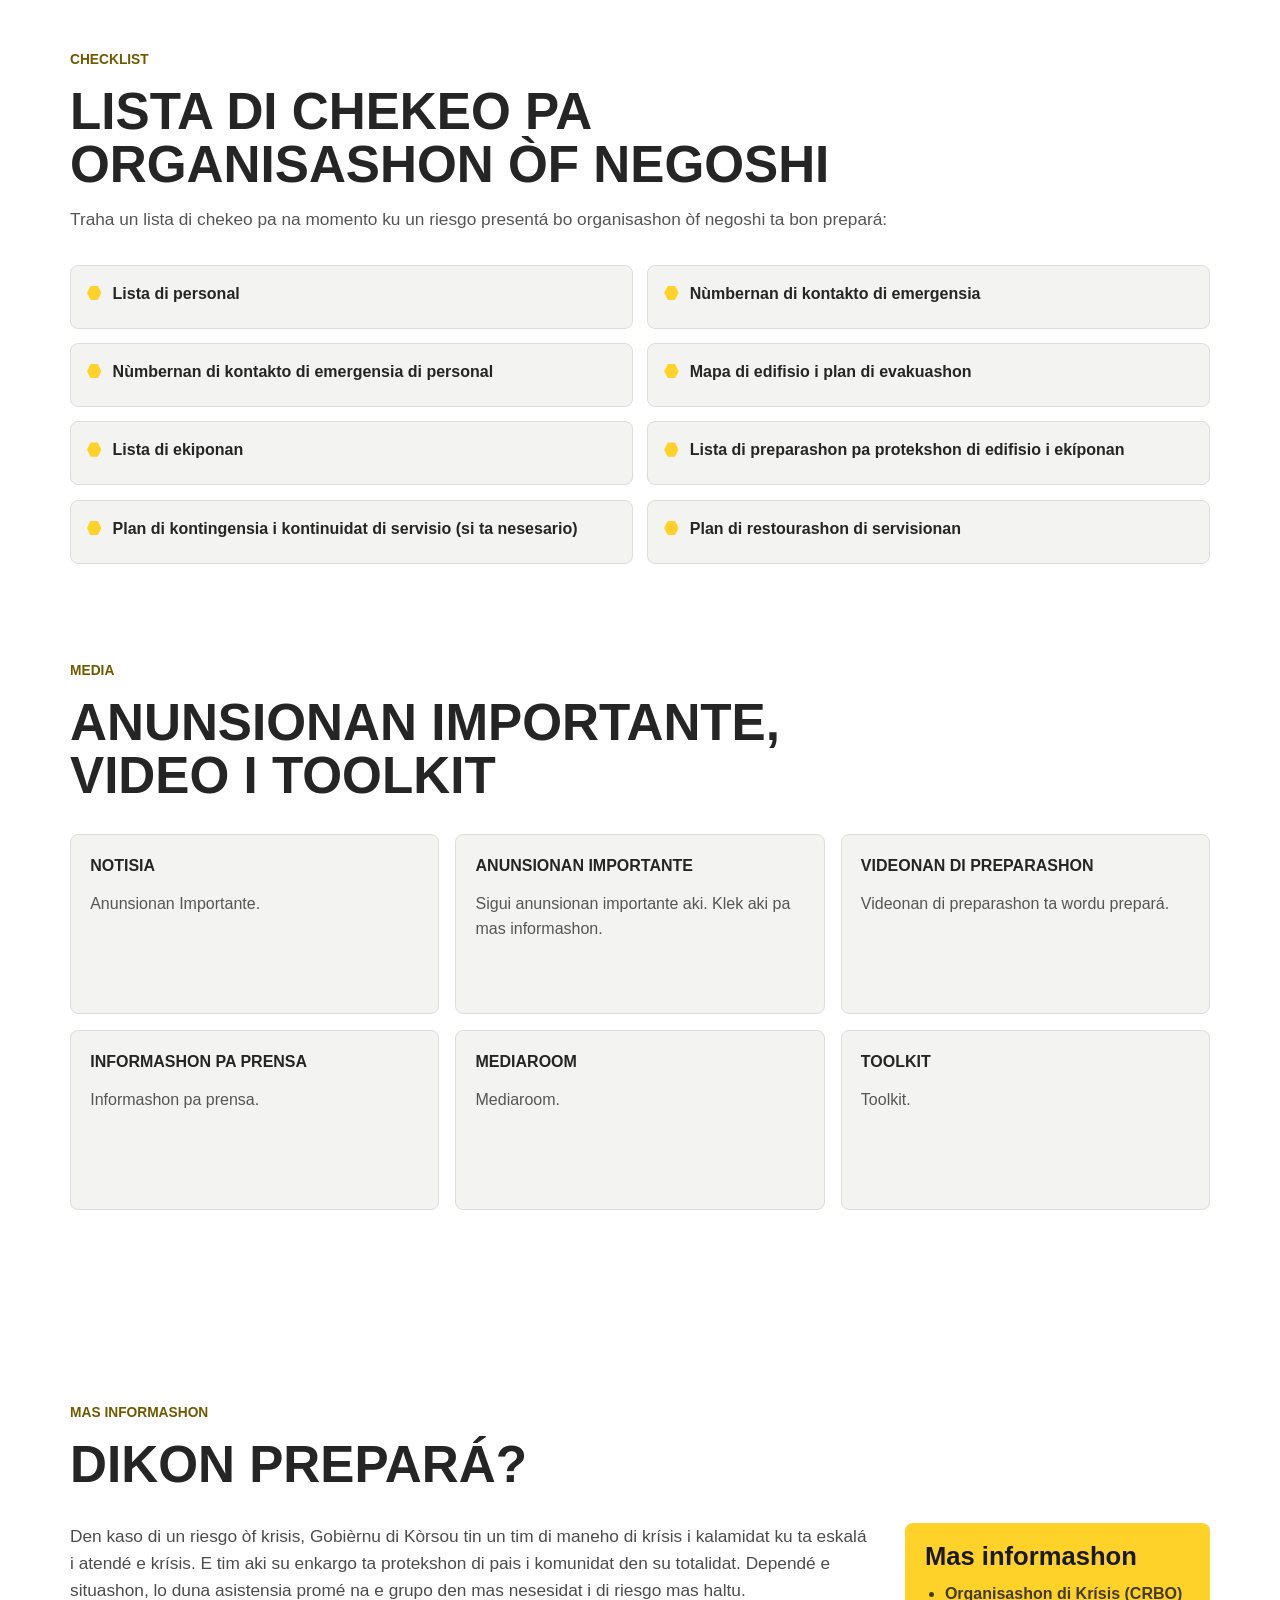
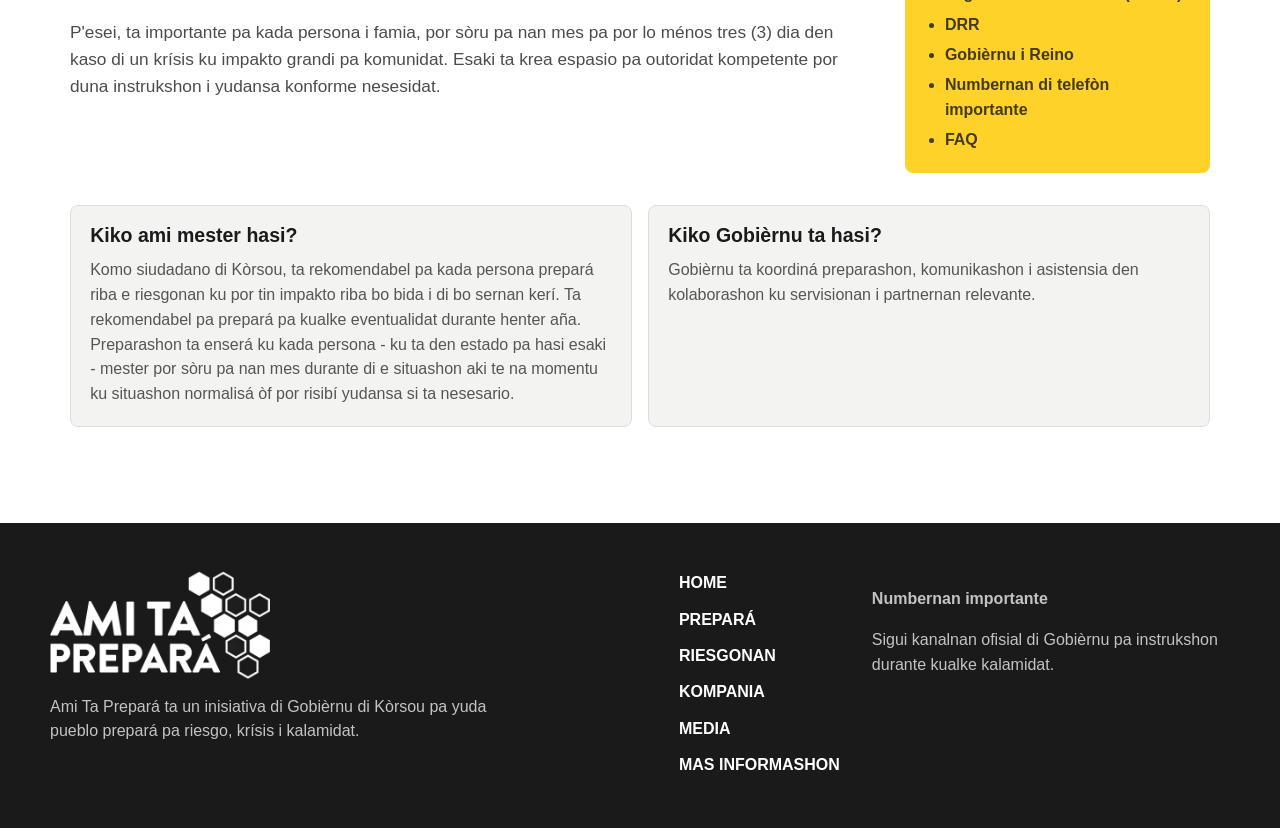
==== commit cd652359: "1" ====
--- a/AmiTaPreparaV1/index.html
+++ b/AmiTaPreparaV1/index.html
@@ -9,7 +9,7 @@
       content="Ami Ta Prepará ta guia ofisial pa siudadanonan di Kòrsou prepará pa riesgo, krísis i kalamidat."
     >
     <link rel="icon" href="img/favicon.svg" type="image/svg+xml">
-    <link rel="stylesheet" href="styles.css?v=8">
+    <link rel="stylesheet" href="styles.css?v=9">
   </head>
   <body>
     <a class="skip-link" href="#main">Bai na kontenido</a>
@@ -92,7 +92,7 @@
 
       <section class="section intro-section" id="intro">
         <div class="section-heading">
-          <p class="eyebrow">HOME (Landingpage)</p>
+          <p class="eyebrow">Home</p>
           <h2>Ami Ta Prepará ta sirbi komo guia pa abo i bo famia.</h2>
         </div>
         <div class="intro-grid">
@@ -130,8 +130,8 @@
 
       <section class="section sitemap-section" id="sitemap">
         <div class="section-heading">
-          <p class="eyebrow">SITEMAP PHASE 1B - EXTENDED</p>
-          <h2>Main menu items</h2>
+          <p class="eyebrow">Mapa di sitio fase 1B</p>
+          <h2>Elementonan prinsipal di menu</h2>
         </div>
         <div class="sitemap-grid">
           <article>
@@ -269,11 +269,20 @@
           </ul>
           <p>Por agregá semper mas produkto ku ta pas ku bo situashon personal.</p>
           <a class="button button-primary" href="img/Ami_Ta-Prepara_Emergensia_Longlist_A4.pdf">
-            Habri lista kompletu
+            Habri lista kompletu (PDF)
           </a>
         </div>
         <figure class="kit-visual">
-          <img src="img/Ami_Ta-Prepara_PaketeEmergensia-1-p-1080.jpg" alt="Lista di pakete di emergensia esensial">
+          <img
+            src="img/Ami_Ta-Prepara_PaketeEmergensia-1-p-1080.jpg"
+            alt="Lista visual di produkto pa pakete di emergensia"
+          >
+          <figcaption class="sr-only">
+            E lista visual ta menshoná radio i flèshlait ku bateria, sèn kèsh,
+            dokumentonan importante, EHBO-kit, hèrmènt, awa pa bebe, kuminda
+            duradero, produktonan sanitario i remedi. Pa un lista kompletu, wak
+            wèpsait ofisial di Gobièrnu.
+          </figcaption>
         </figure>
       </section>
 
@@ -329,7 +338,7 @@
         <div class="media-grid">
           <article class="info-card">
             <span>Checklist</span>
-            <p>-PRONTO NOS LO KOMPARTÍ</p>
+            <p>Pronto nos lo kompartí.</p>
           </article>
           <article class="info-card">
             <span>Tep balioso</span>
@@ -386,7 +395,7 @@
             E "Profíl di Riesgo 2023-2028" ta konta ku un total di 35 riesgo
             repartí den 7 kategoria.
           </p>
-          <p class="placeholder">[INSERT DOCUMENT Risico Profiel 2023-2028]</p>
+          <p class="placeholder">Documento di Profil di Riesgo 2023-2028 ta wordu prepará.</p>
         </div>
 
         <div class="risk-grid">
@@ -665,7 +674,7 @@
           </a>
           <a href="#media" id="video">
             <span>Videonan di preparashon</span>
-            <p>[insert embedded video's]</p>
+            <p>Videonan di preparashon ta wordu prepará.</p>
           </a>
           <a href="#footer">
             <span>Informashon pa Prensa</span>
@@ -684,7 +693,7 @@
 
       <section class="section info-section" id="mas-info">
         <div class="section-heading">
-          <p class="eyebrow">TAB 1 - MAS INFORMASHON</p>
+          <p class="eyebrow">Mas informashon</p>
           <h2>Dikon prepará?</h2>
         </div>
         <div class="content-grid">
@@ -729,7 +738,10 @@
           </article>
           <article>
             <h3>Kiko Gobièrnu ta hasi?</h3>
-            <p class="placeholder">Contenido pendiente.</p>
+            <p>
+              Gobièrnu ta koordiná preparashon, komunikashon i asistensia den
+              kolaborashon ku servisionan i partnernan relevante.
+            </p>
           </article>
         </div>
       </section>
--- a/AmiTaPreparaV1/styles.css
+++ b/AmiTaPreparaV1/styles.css
@@ -1,6 +1,7 @@
 :root {
   --yellow: #ffd22a;
   --yellow-strong: #ffc400;
+  --gold-accessible: #6f5a00;
   --black: #1a1a1a;
   --ink: #252525;
   --dark: #2e2e2e;
@@ -46,6 +47,12 @@
   -webkit-tap-highlight-color: rgba(255, 210, 42, 0.28);
 }
 
+a:focus-visible,
+button:focus-visible {
+  outline: 3px solid var(--gold-accessible);
+  outline-offset: 4px;
+}
+
 h1,
 h2,
 h3,
@@ -118,6 +125,10 @@
   font-weight: 800;
 }
 
+.skip-link:focus-visible {
+  outline-color: var(--black);
+}
+
 .site-header {
   position: sticky;
   z-index: 100;
@@ -183,7 +194,6 @@
 .site-nav a:hover,
 .site-nav a:focus-visible {
   background: var(--light-gray);
-  outline: none;
 }
 
 .site-nav .nav-emphasis {
@@ -248,10 +258,16 @@
 }
 
 .eyebrow {
+  color: var(--gold-accessible);
+  font-size: 0.86rem;
+  font-weight: 900;
+  text-transform: uppercase;
+}
+
+.hero .eyebrow,
+.kit-section .eyebrow,
+.risks-section .eyebrow {
   color: var(--yellow);
-  font-size: 0.86rem;
-  font-weight: 900;
-  text-transform: uppercase;
 }
 
 .hero-lead {
@@ -284,18 +300,12 @@
 .button:hover,
 .button:focus-visible {
   transform: translateY(-2px);
-  outline: none;
 }
 
 .button-primary {
   color: var(--black);
   background: var(--yellow);
   box-shadow: 0 18px 36px rgba(255, 210, 42, 0.22);
-}
-
-.button-secondary {
-  color: var(--white);
-  border-color: rgba(255, 255, 255, 0.7);
 }
 
 .hero-text-link {
@@ -311,7 +321,14 @@
 .hero-text-link:hover,
 .hero-text-link:focus-visible {
   color: var(--yellow);
-  outline: none;
+}
+
+.hero-text-link:focus-visible,
+.button-primary:focus-visible,
+.kit-section a:focus-visible,
+.risks-section a:focus-visible,
+.site-footer a:focus-visible {
+  outline-color: var(--yellow);
 }
 
 .alert-tag {
@@ -355,7 +372,6 @@
 .alert-band a:hover,
 .alert-band a:focus-visible {
   color: #5f5100;
-  outline: none;
 }
 
 .quick-links {
@@ -391,7 +407,6 @@
   z-index: 2;
   background: var(--yellow-strong);
   transform: translateY(-4px);
-  outline: none;
 }
 
 .quick-links span {
@@ -729,7 +744,6 @@
 .media-grid a:focus-visible {
   border-color: var(--yellow);
   transform: translateY(-3px);
-  outline: none;
 }
 
 .media-grid span {
@@ -982,7 +996,6 @@
 .footer-links a:hover,
 .footer-links a:focus-visible {
   border-color: var(--yellow);
-  outline: none;
 }
 
 @media (max-width: 980px) {
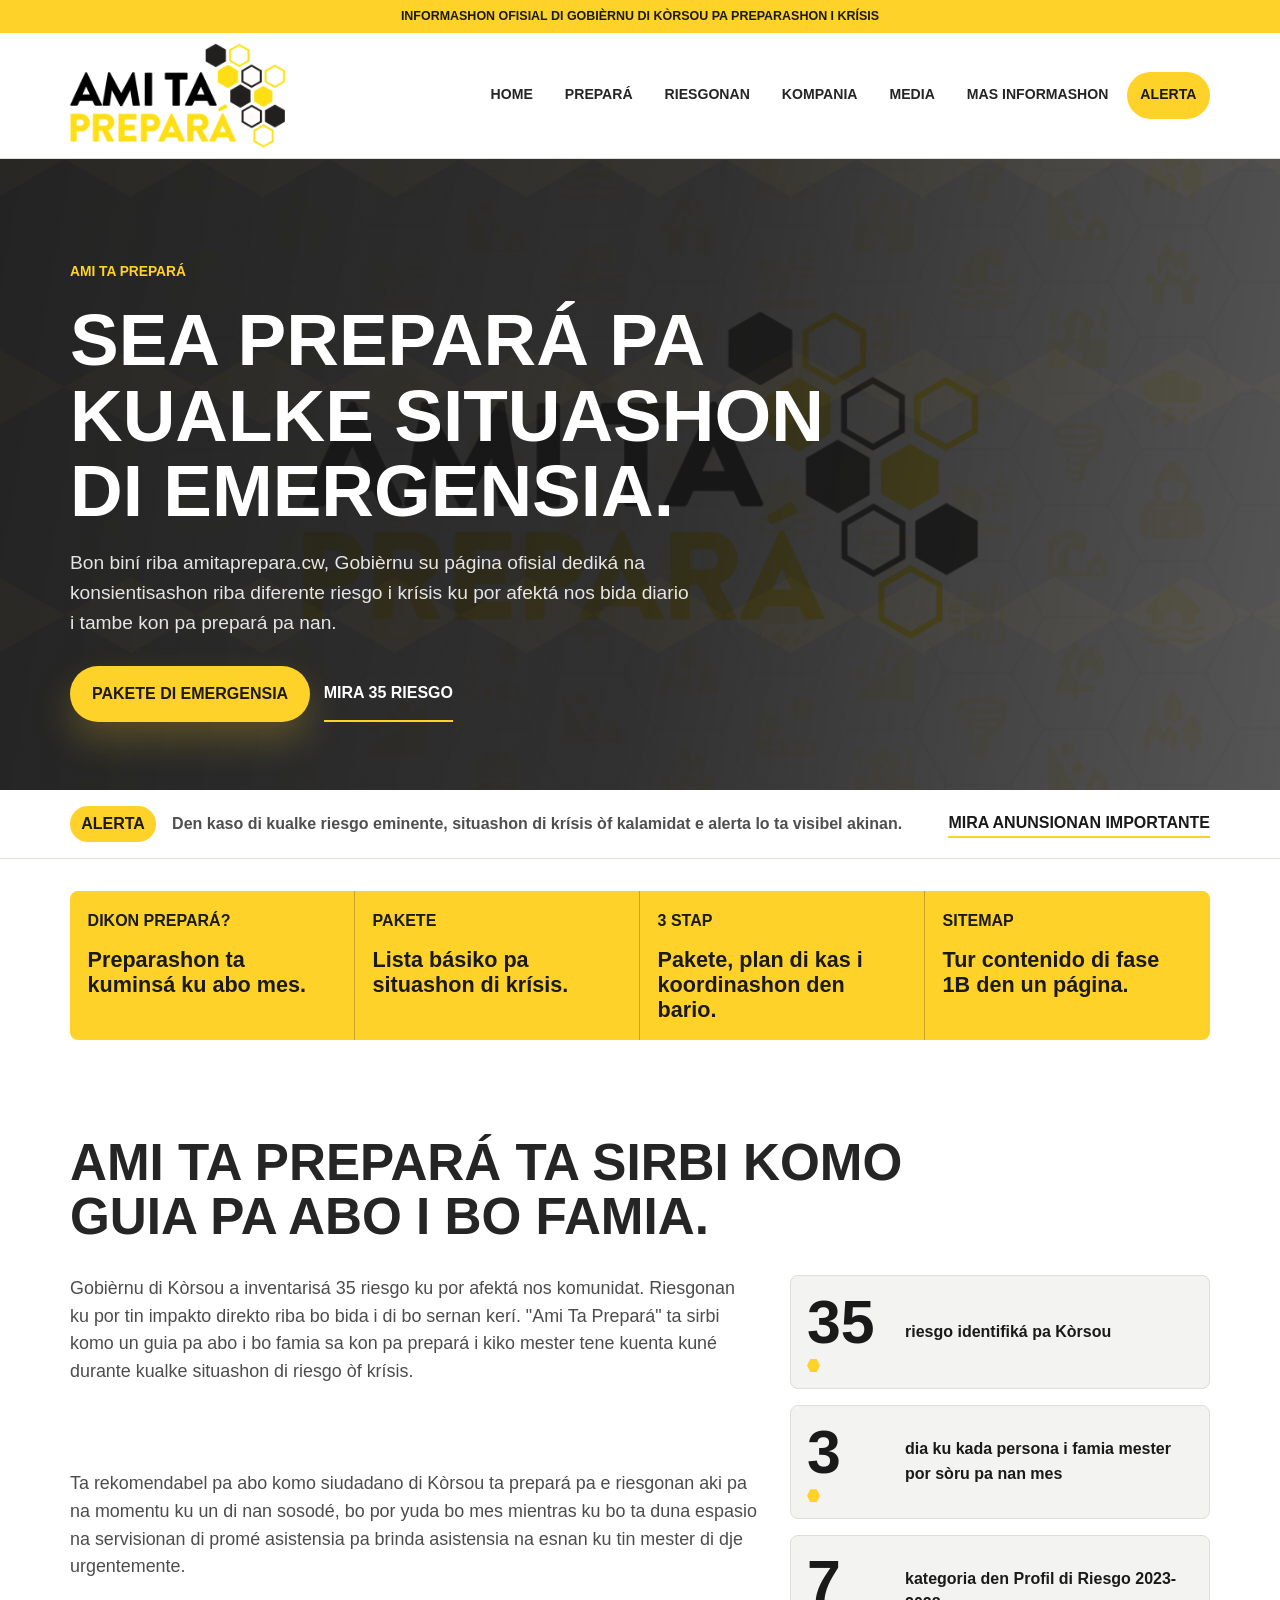
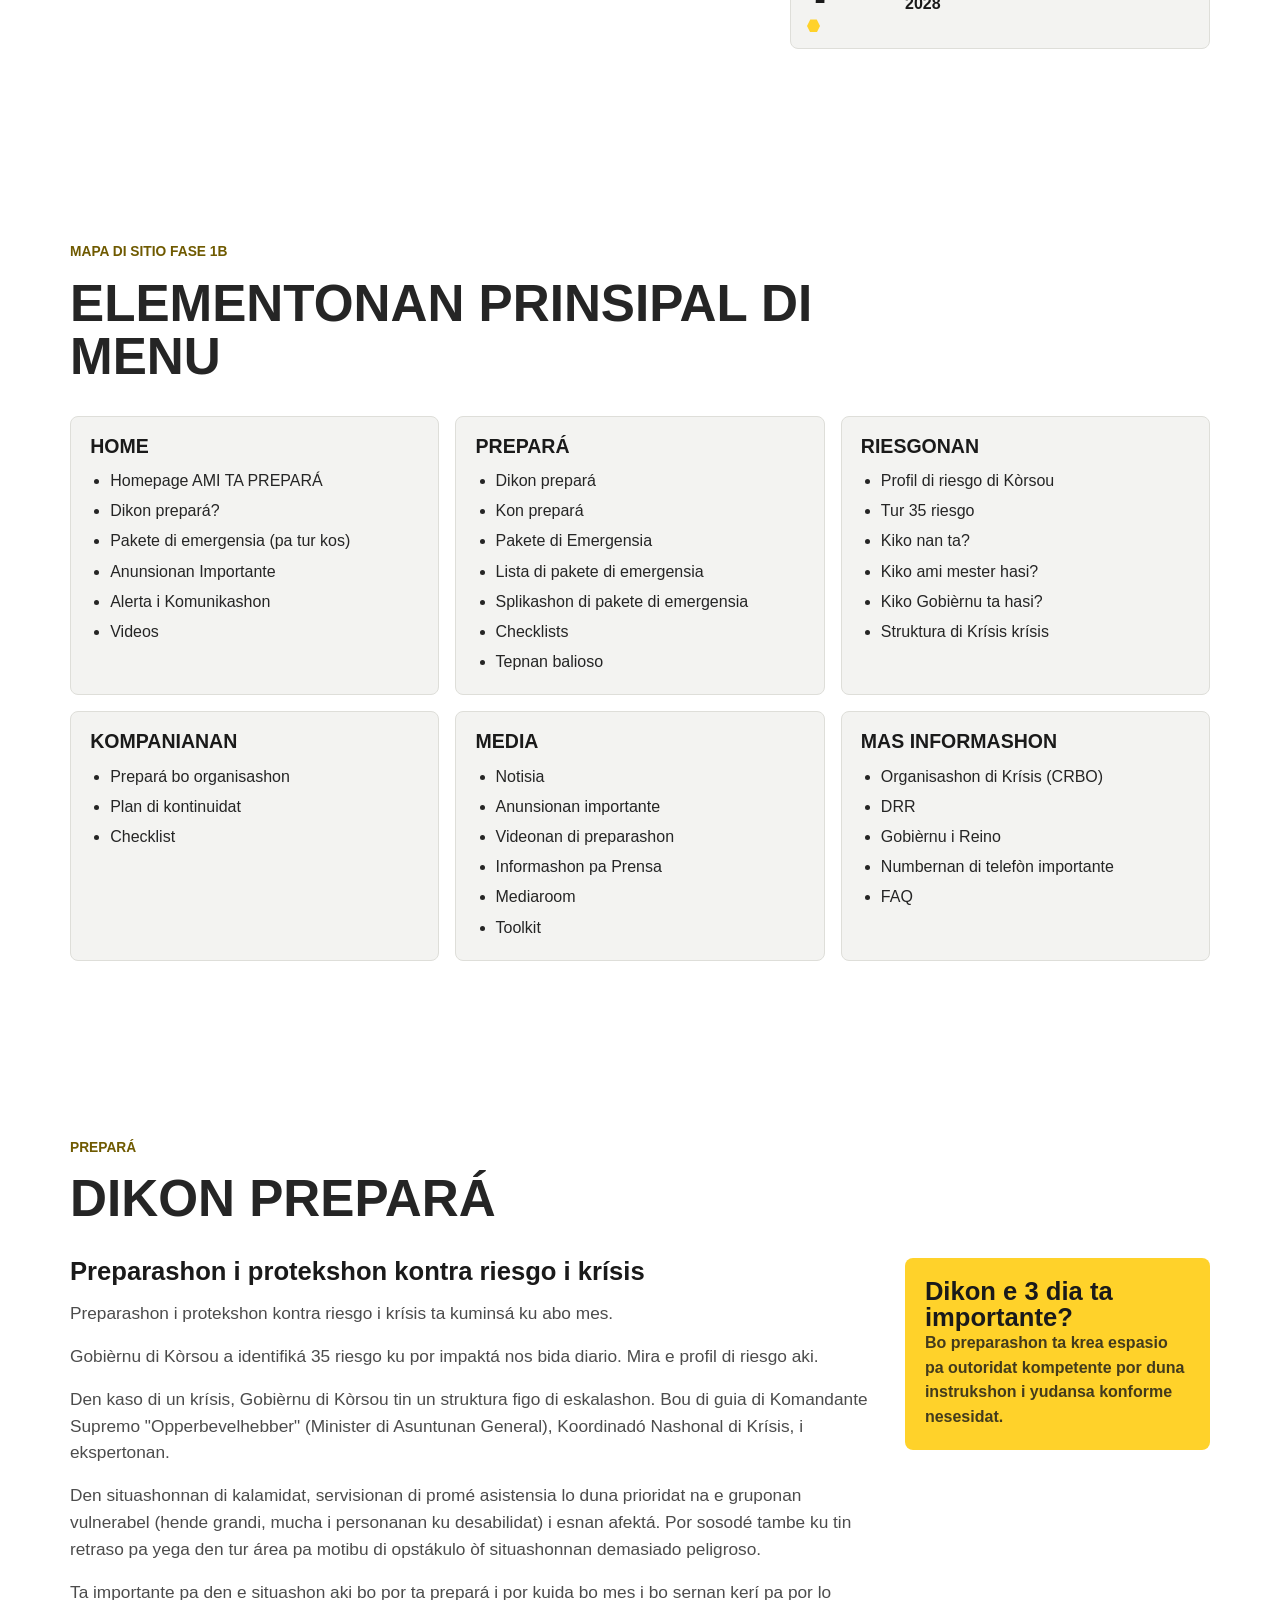
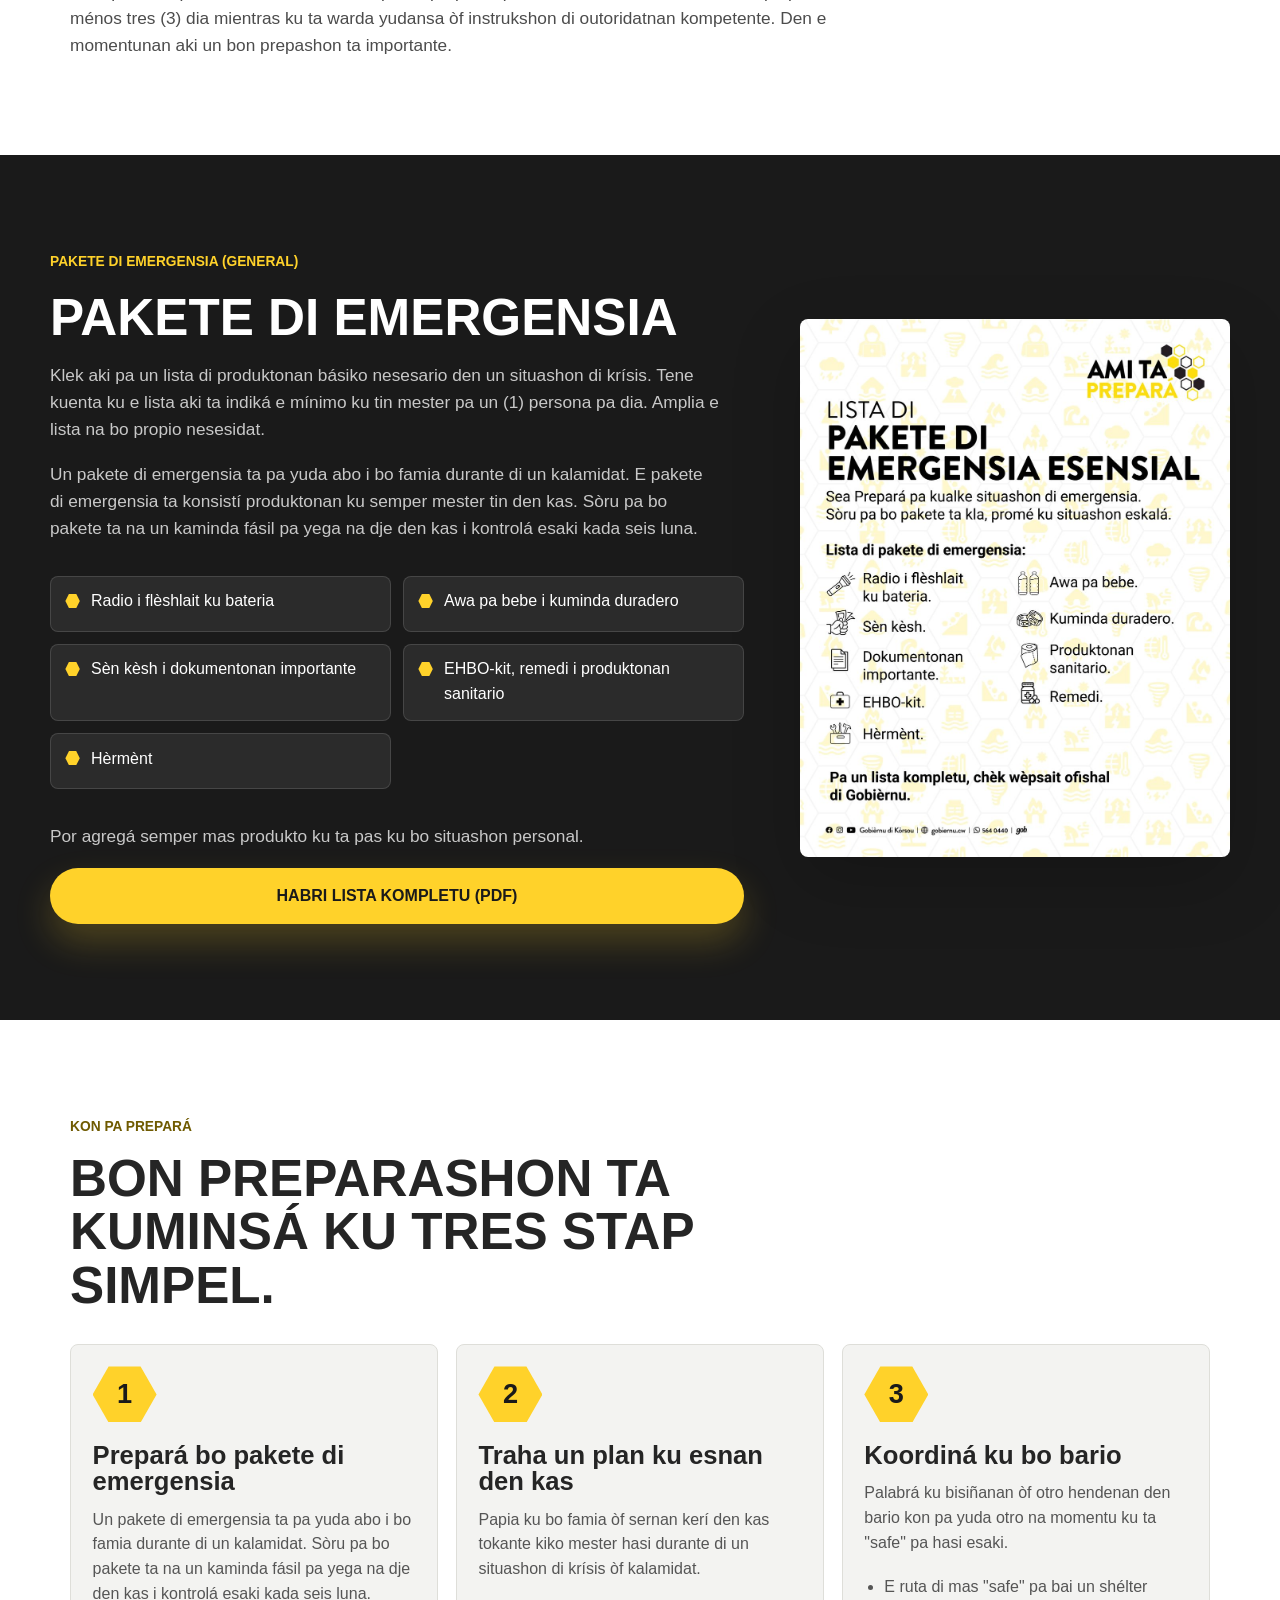
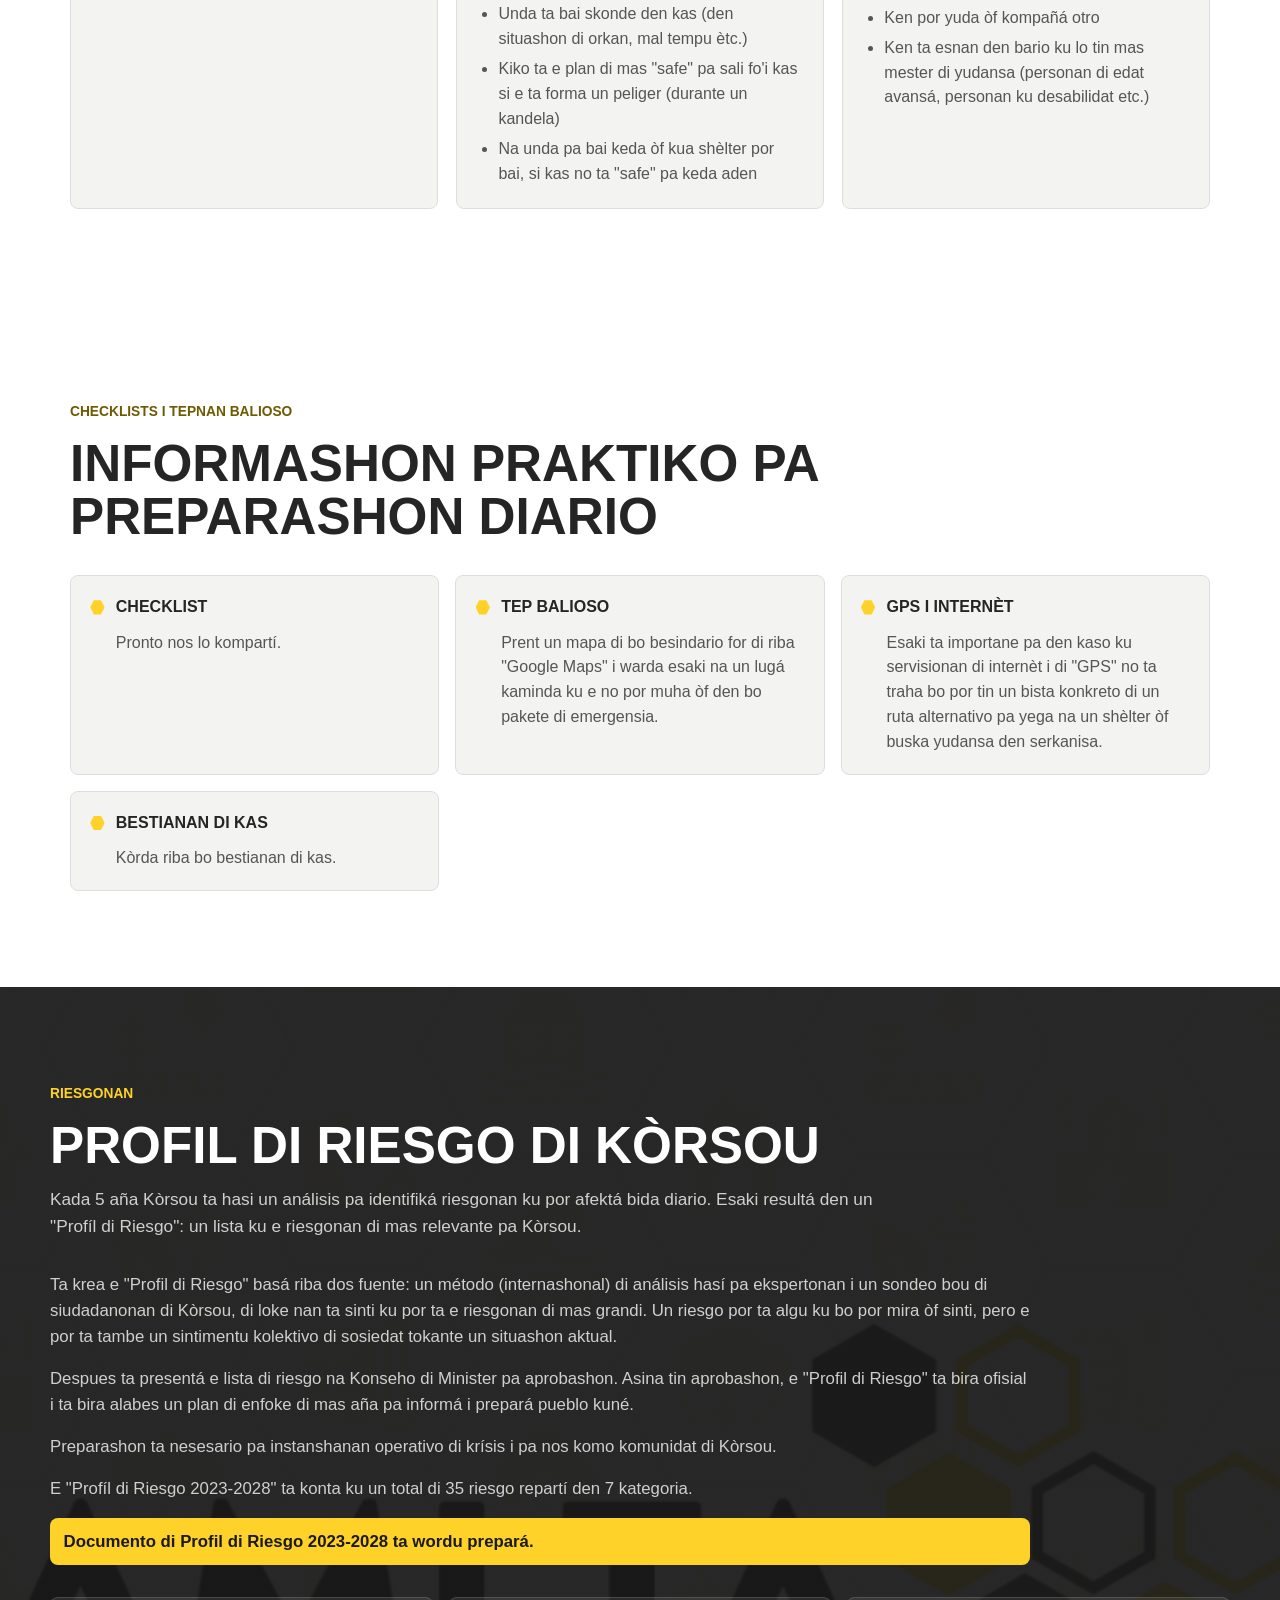
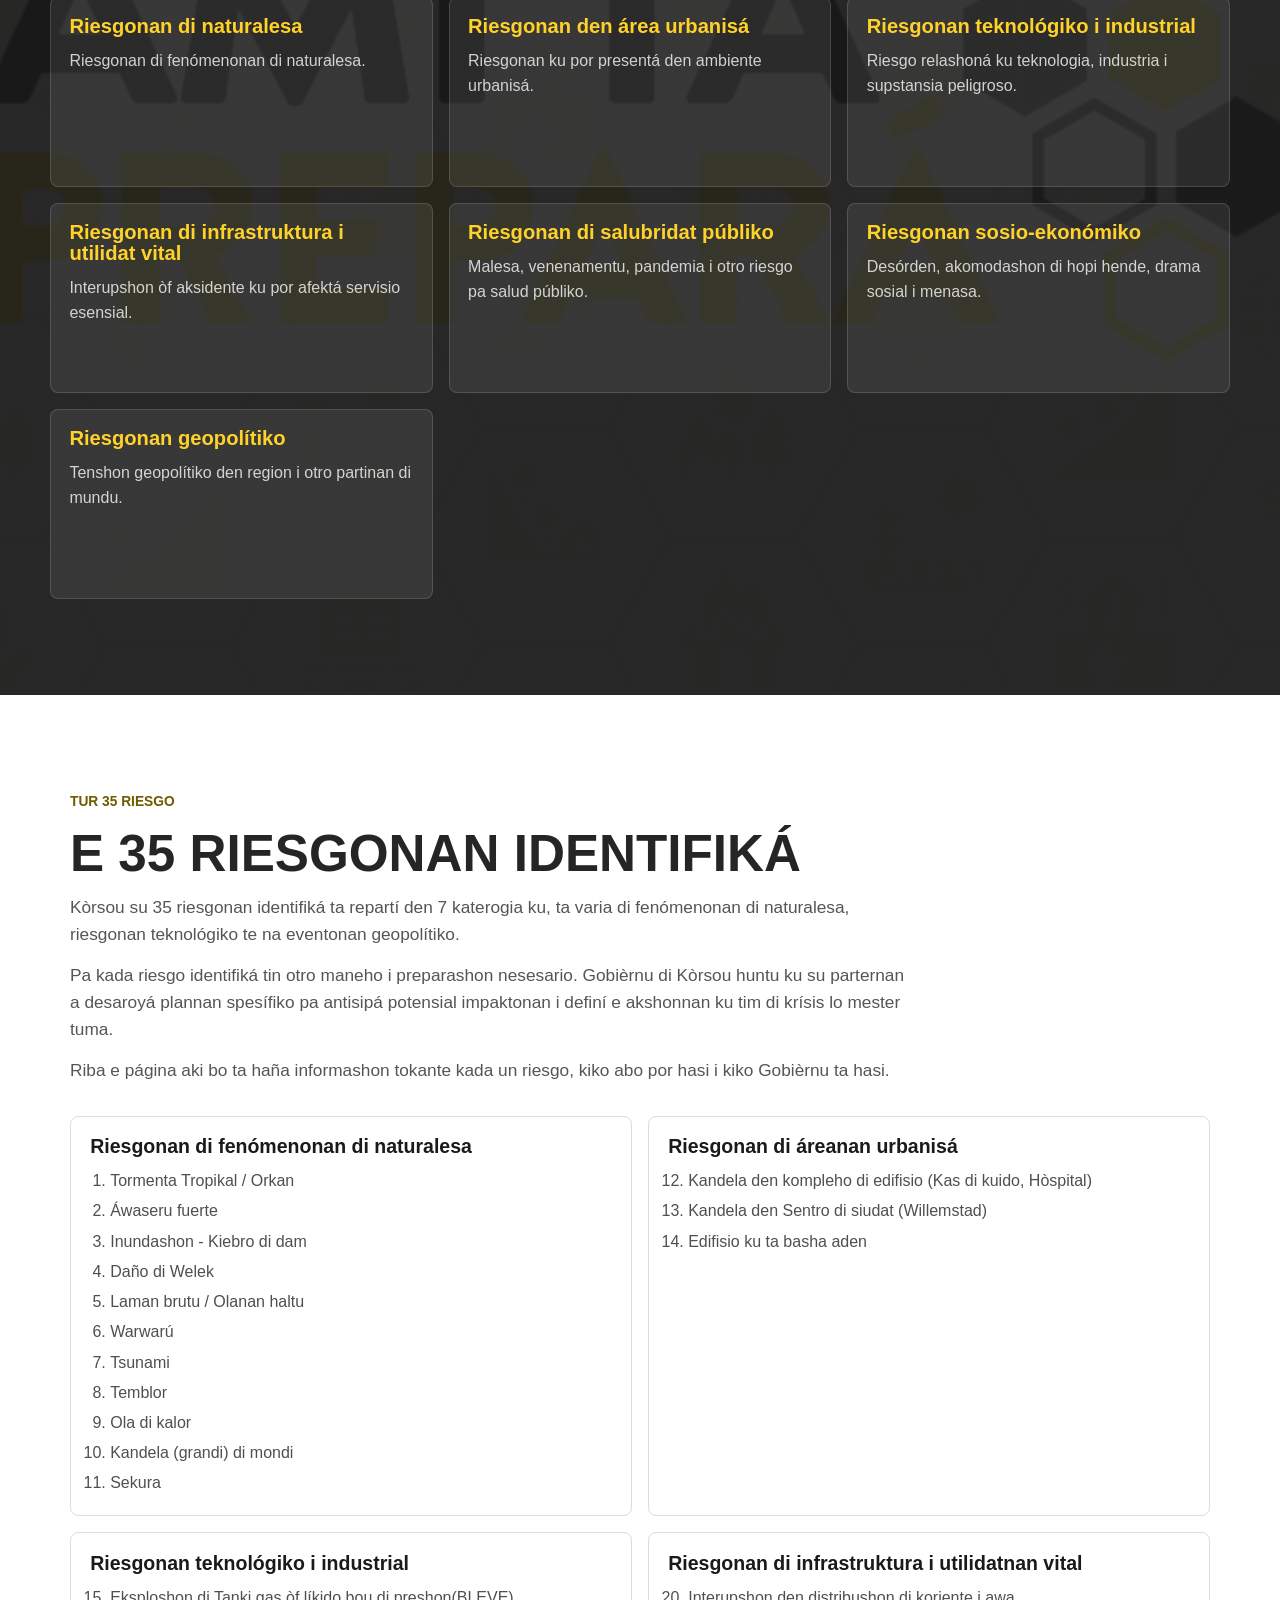
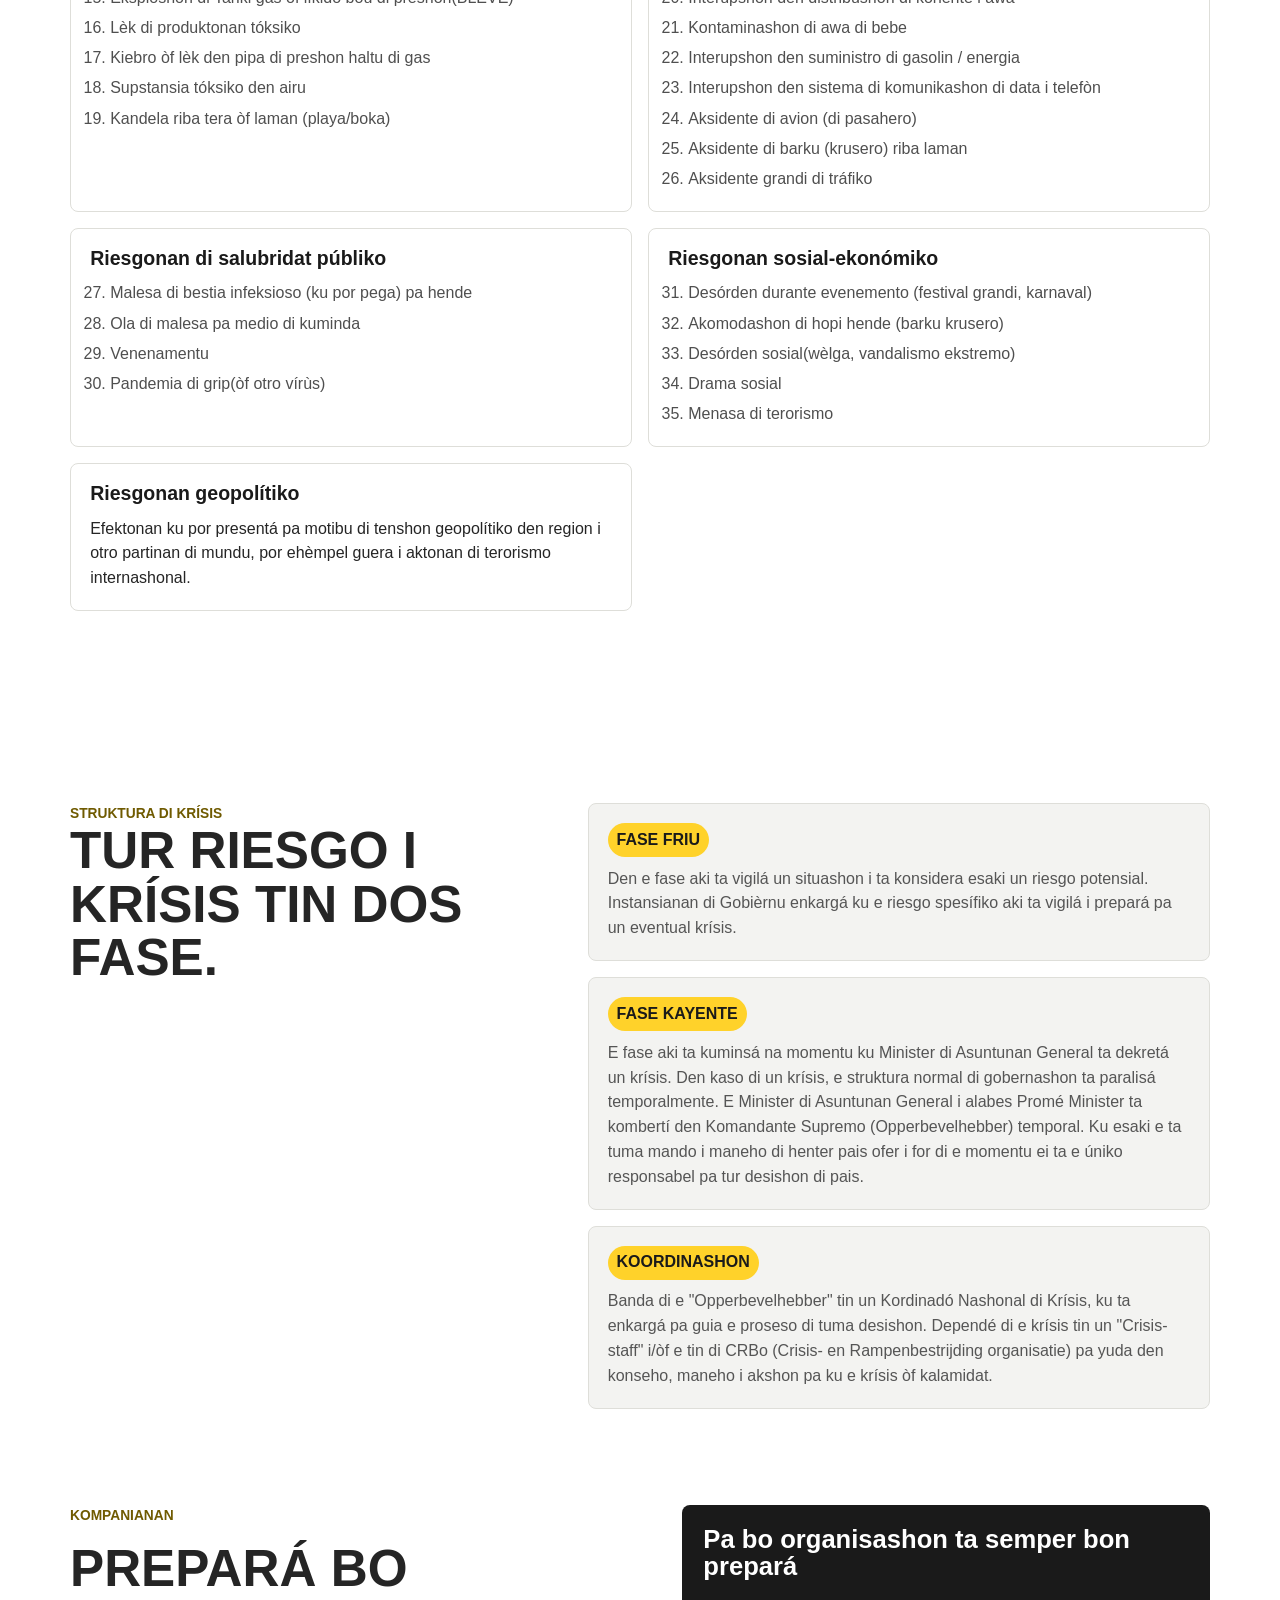
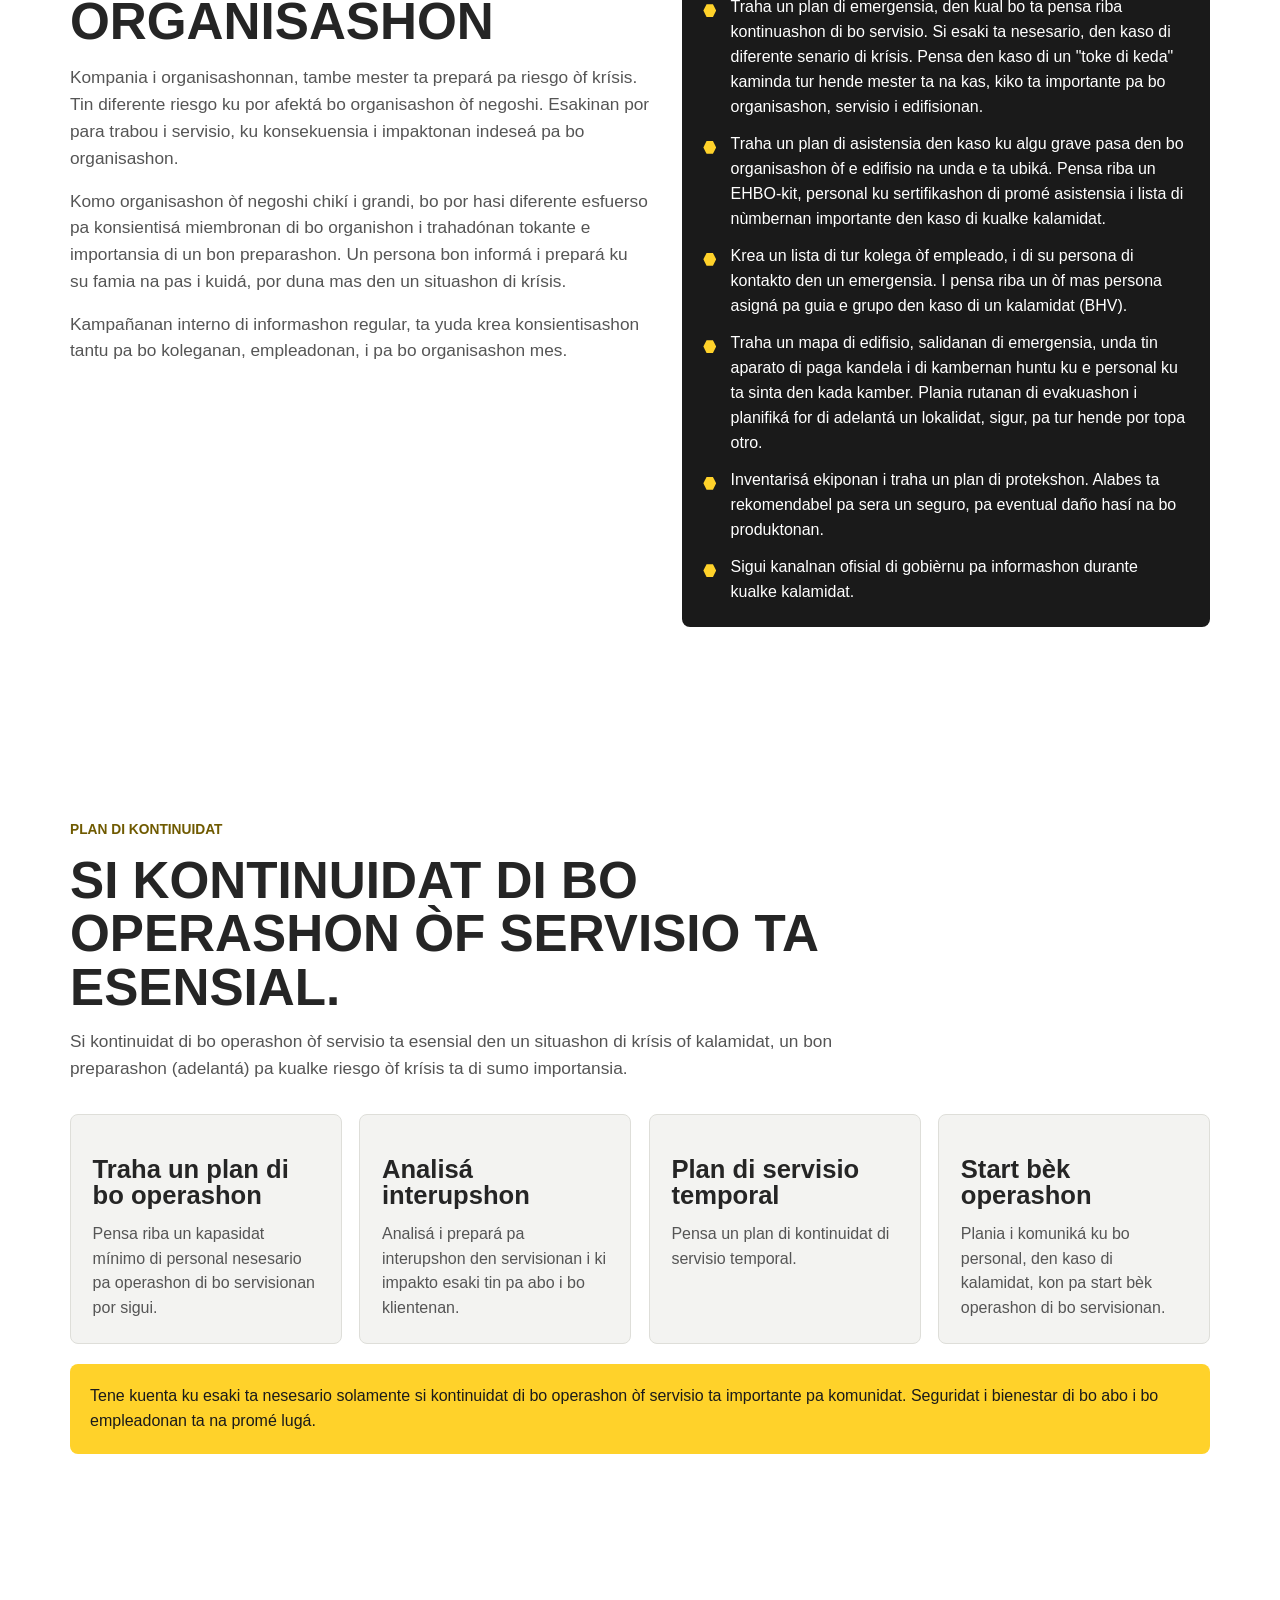
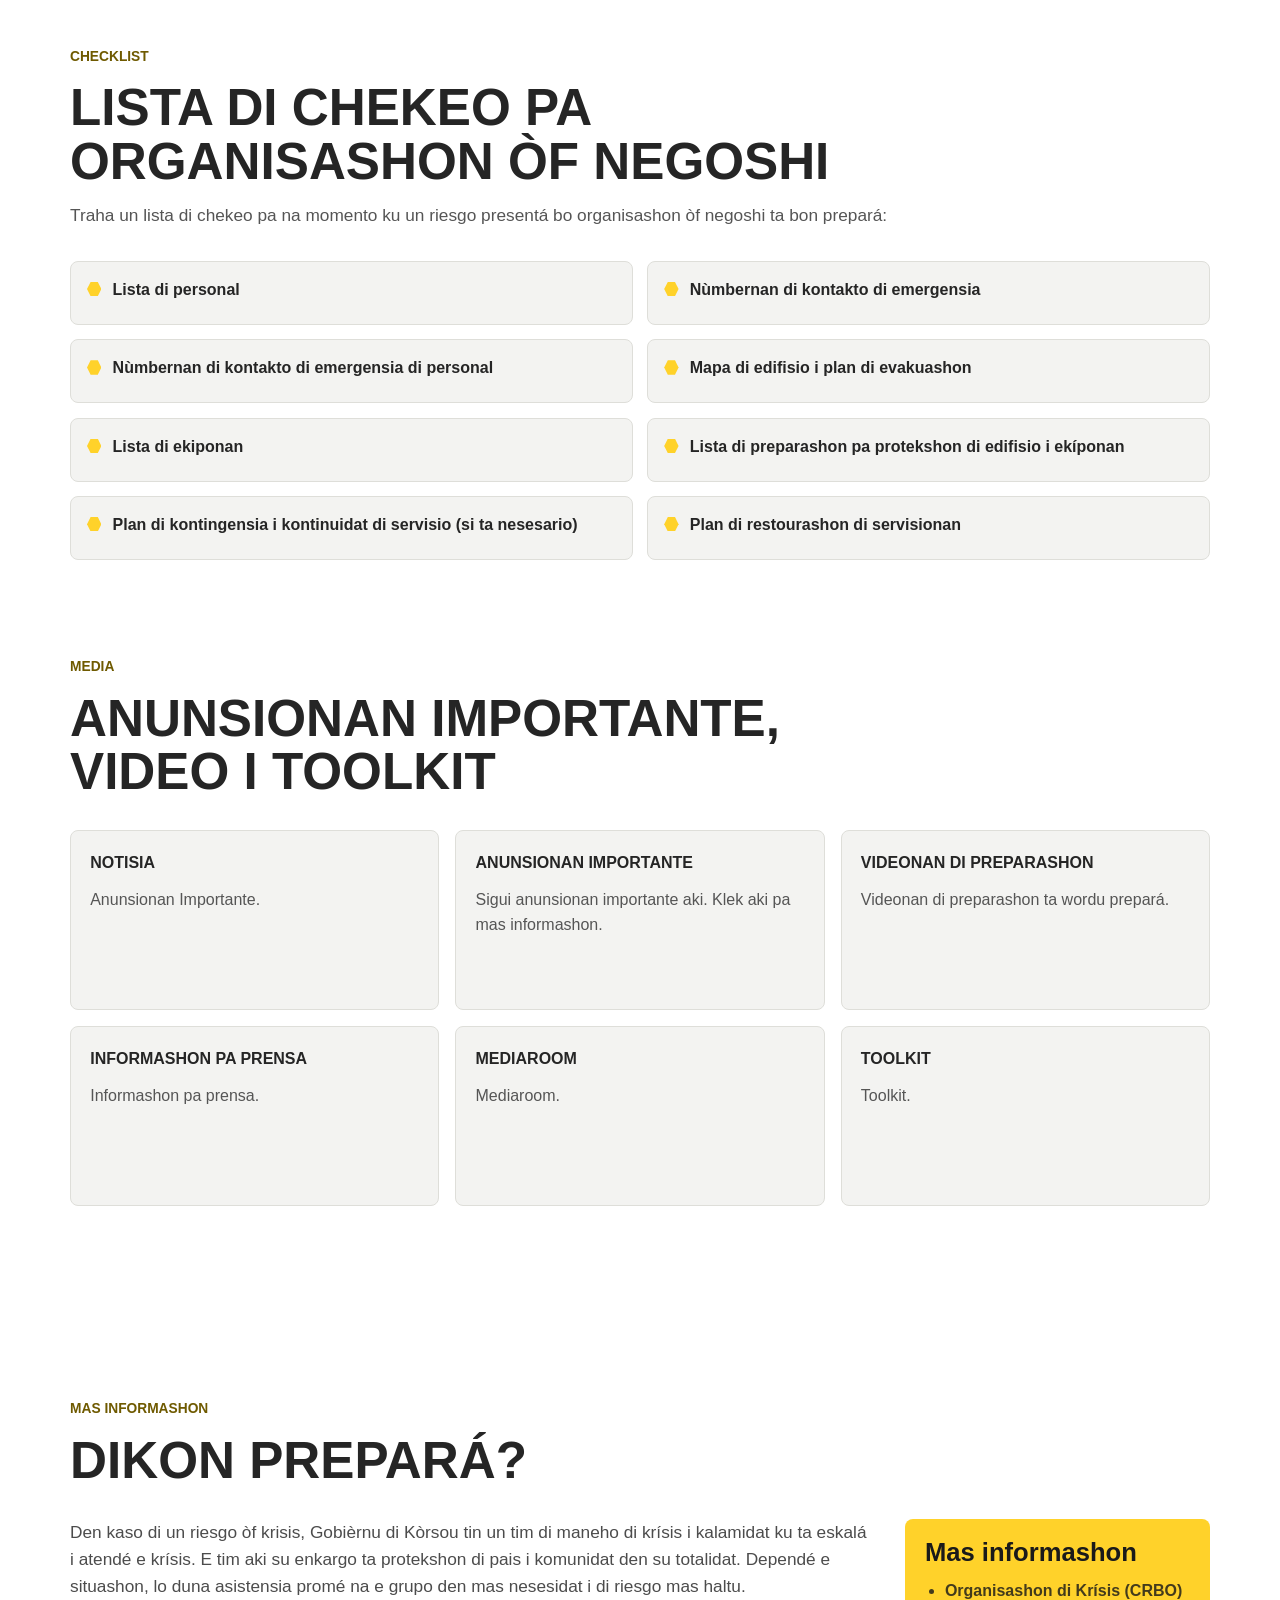
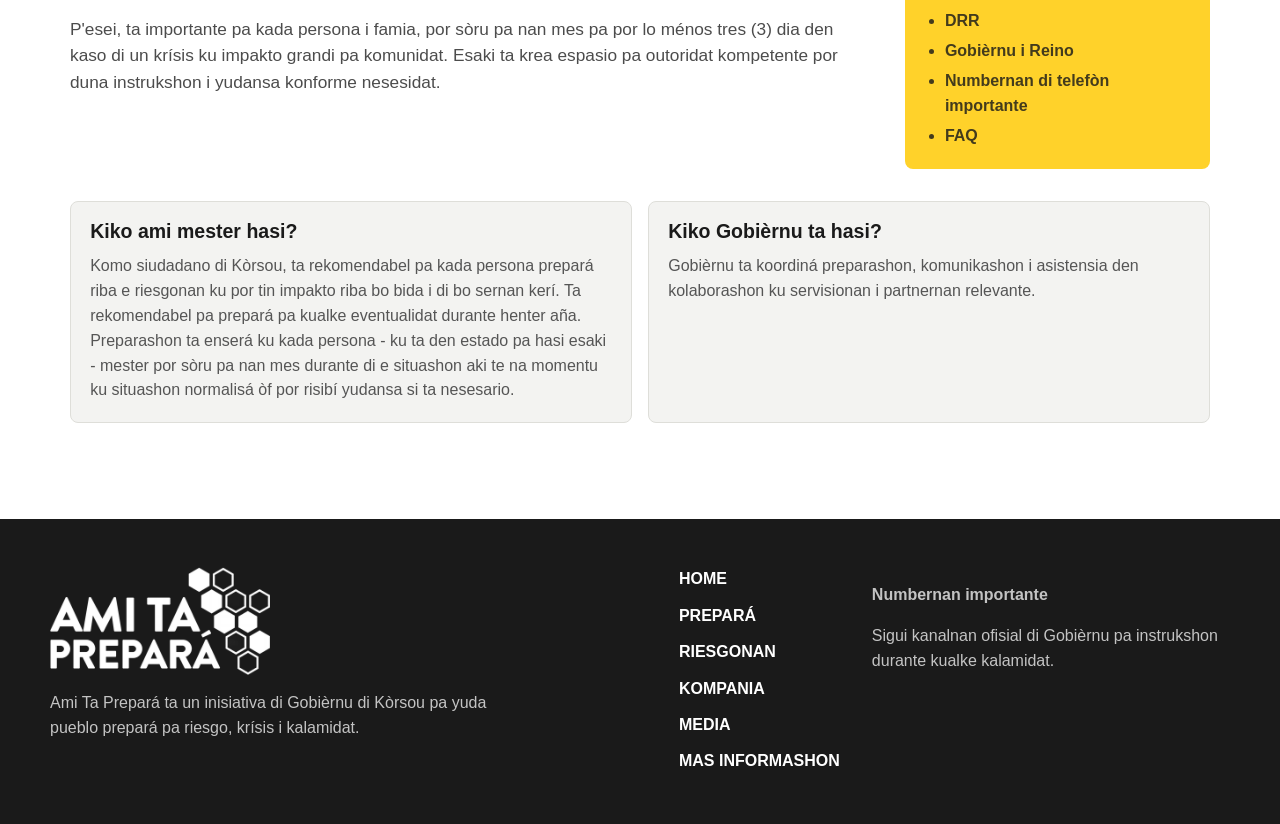
==== commit ccffe690: "1" ====
--- a/AmiTaPreparaV1/index.html
+++ b/AmiTaPreparaV1/index.html
@@ -9,7 +9,7 @@
       content="Ami Ta Prepará ta guia ofisial pa siudadanonan di Kòrsou prepará pa riesgo, krísis i kalamidat."
     >
     <link rel="icon" href="img/favicon.svg" type="image/svg+xml">
-    <link rel="stylesheet" href="styles.css?v=9">
+    <link rel="stylesheet" href="styles.css?v=10">
   </head>
   <body>
     <a class="skip-link" href="#main">Bai na kontenido</a>
@@ -92,7 +92,6 @@
 
       <section class="section intro-section" id="intro">
         <div class="section-heading">
-          <p class="eyebrow">Home</p>
           <h2>Ami Ta Prepará ta sirbi komo guia pa abo i bo famia.</h2>
         </div>
         <div class="intro-grid">
--- a/AmiTaPreparaV1/styles.css
+++ b/AmiTaPreparaV1/styles.css
@@ -378,7 +378,7 @@
   display: grid;
   grid-template-columns: repeat(4, 1fr);
   max-width: var(--max);
-  margin: 0 auto;
+  margin: 2rem auto 0;
   padding: 0 1.25rem;
   position: relative;
   z-index: 5;
@@ -1219,7 +1219,7 @@
 
   .quick-links {
     grid-template-columns: 1fr;
-    margin-top: 0;
+    margin-top: 1rem;
     padding: 0;
   }
 
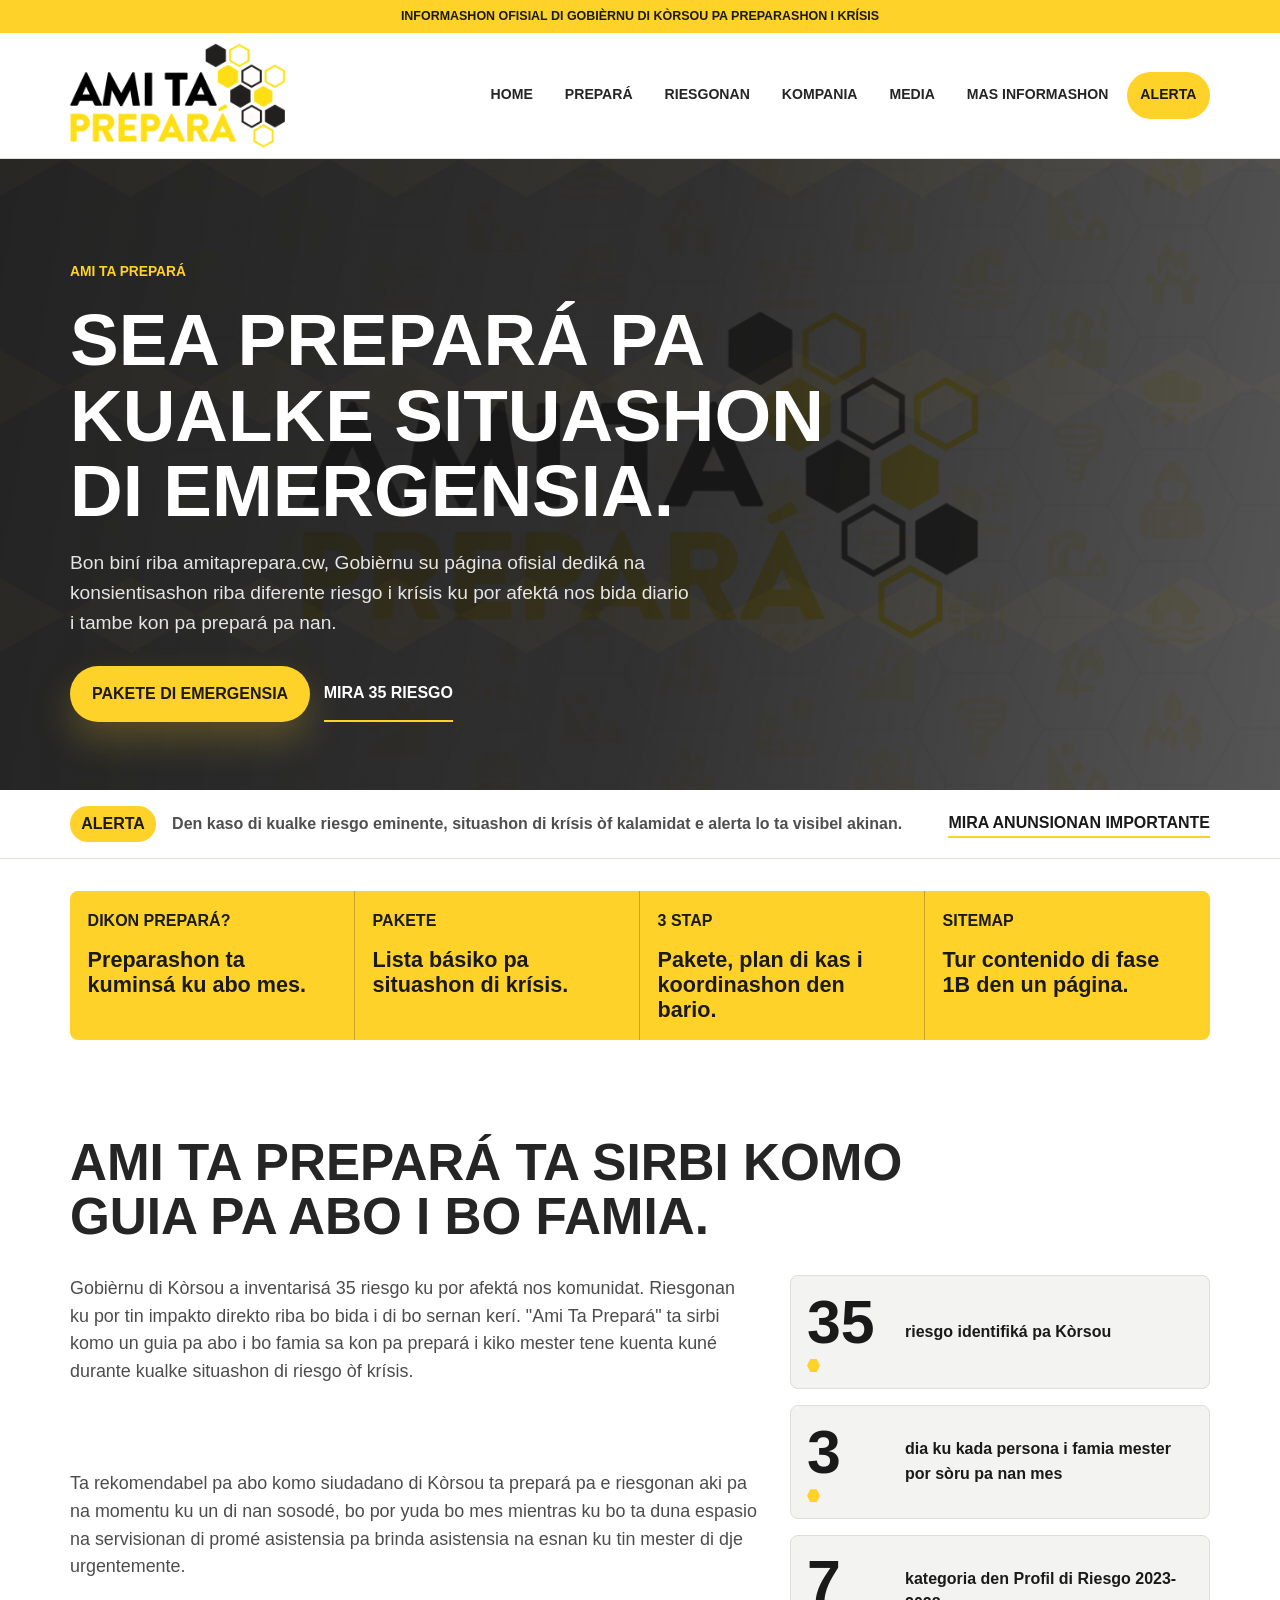
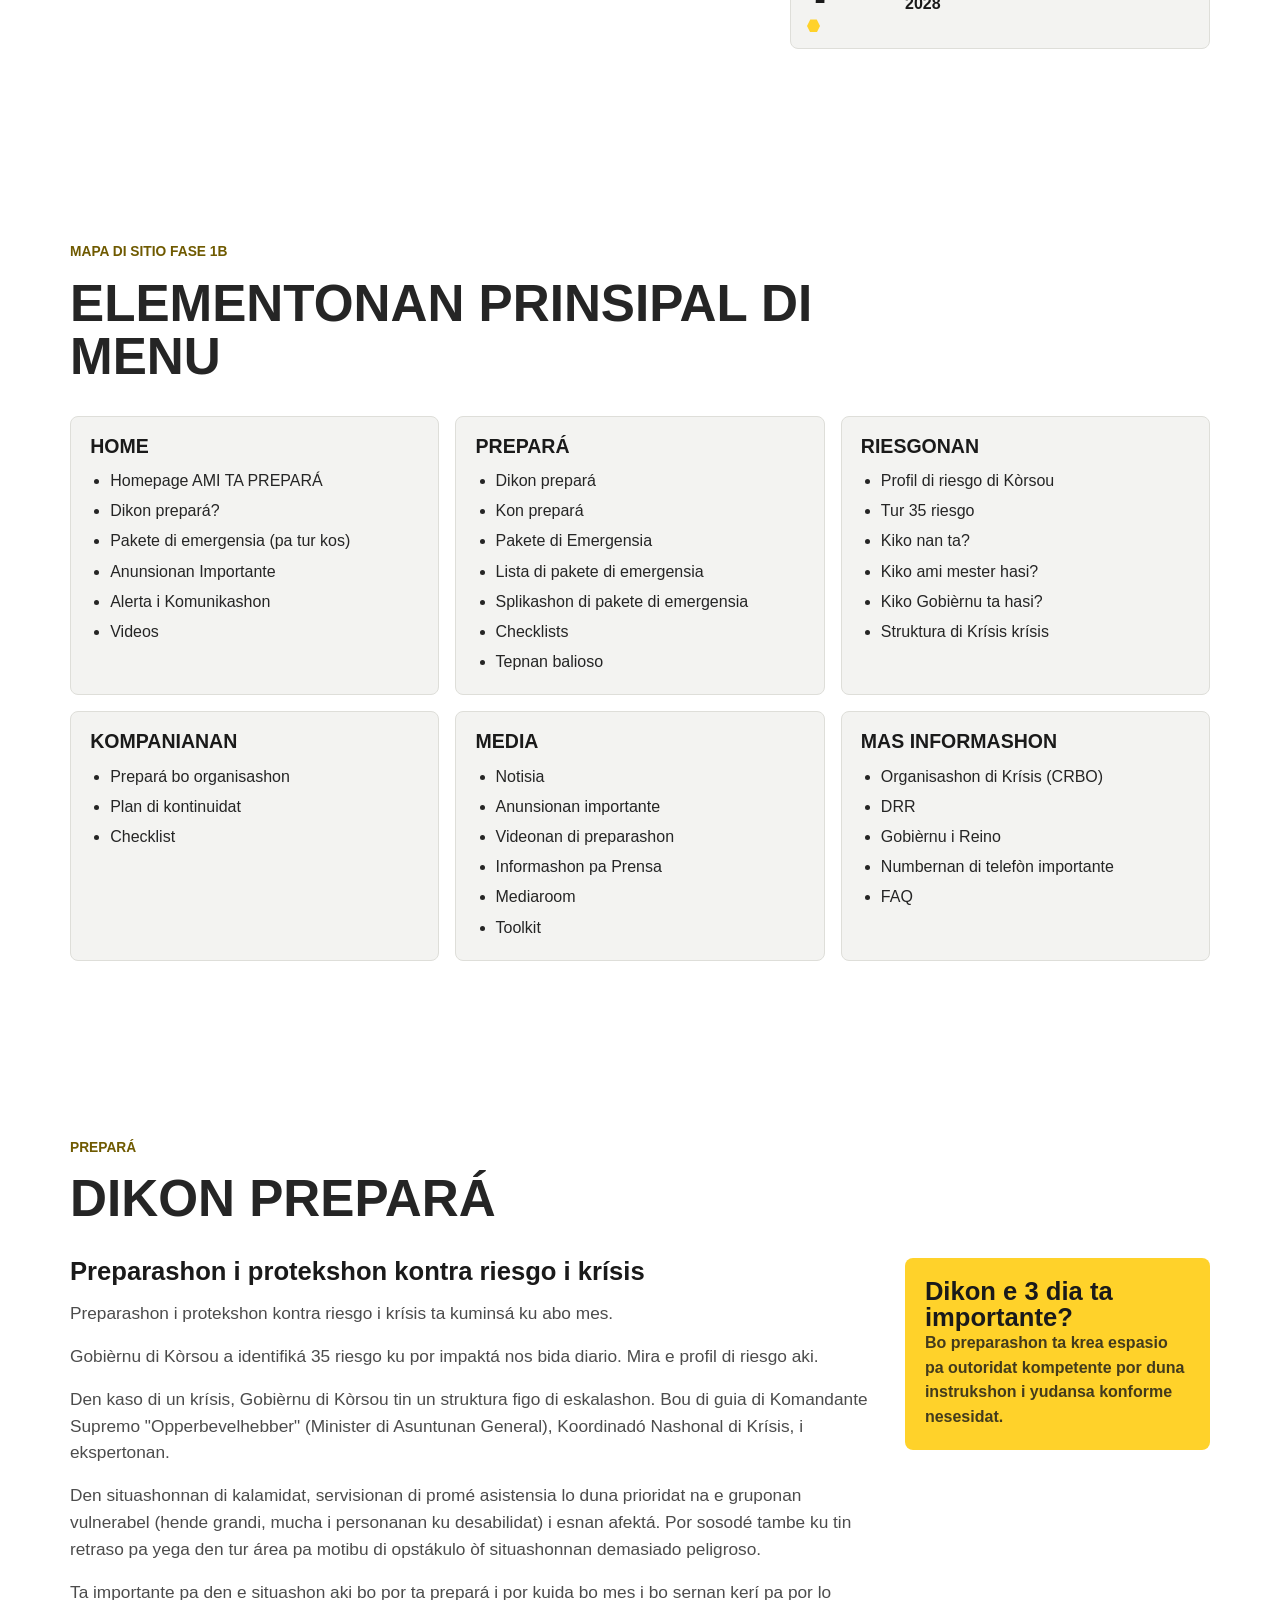
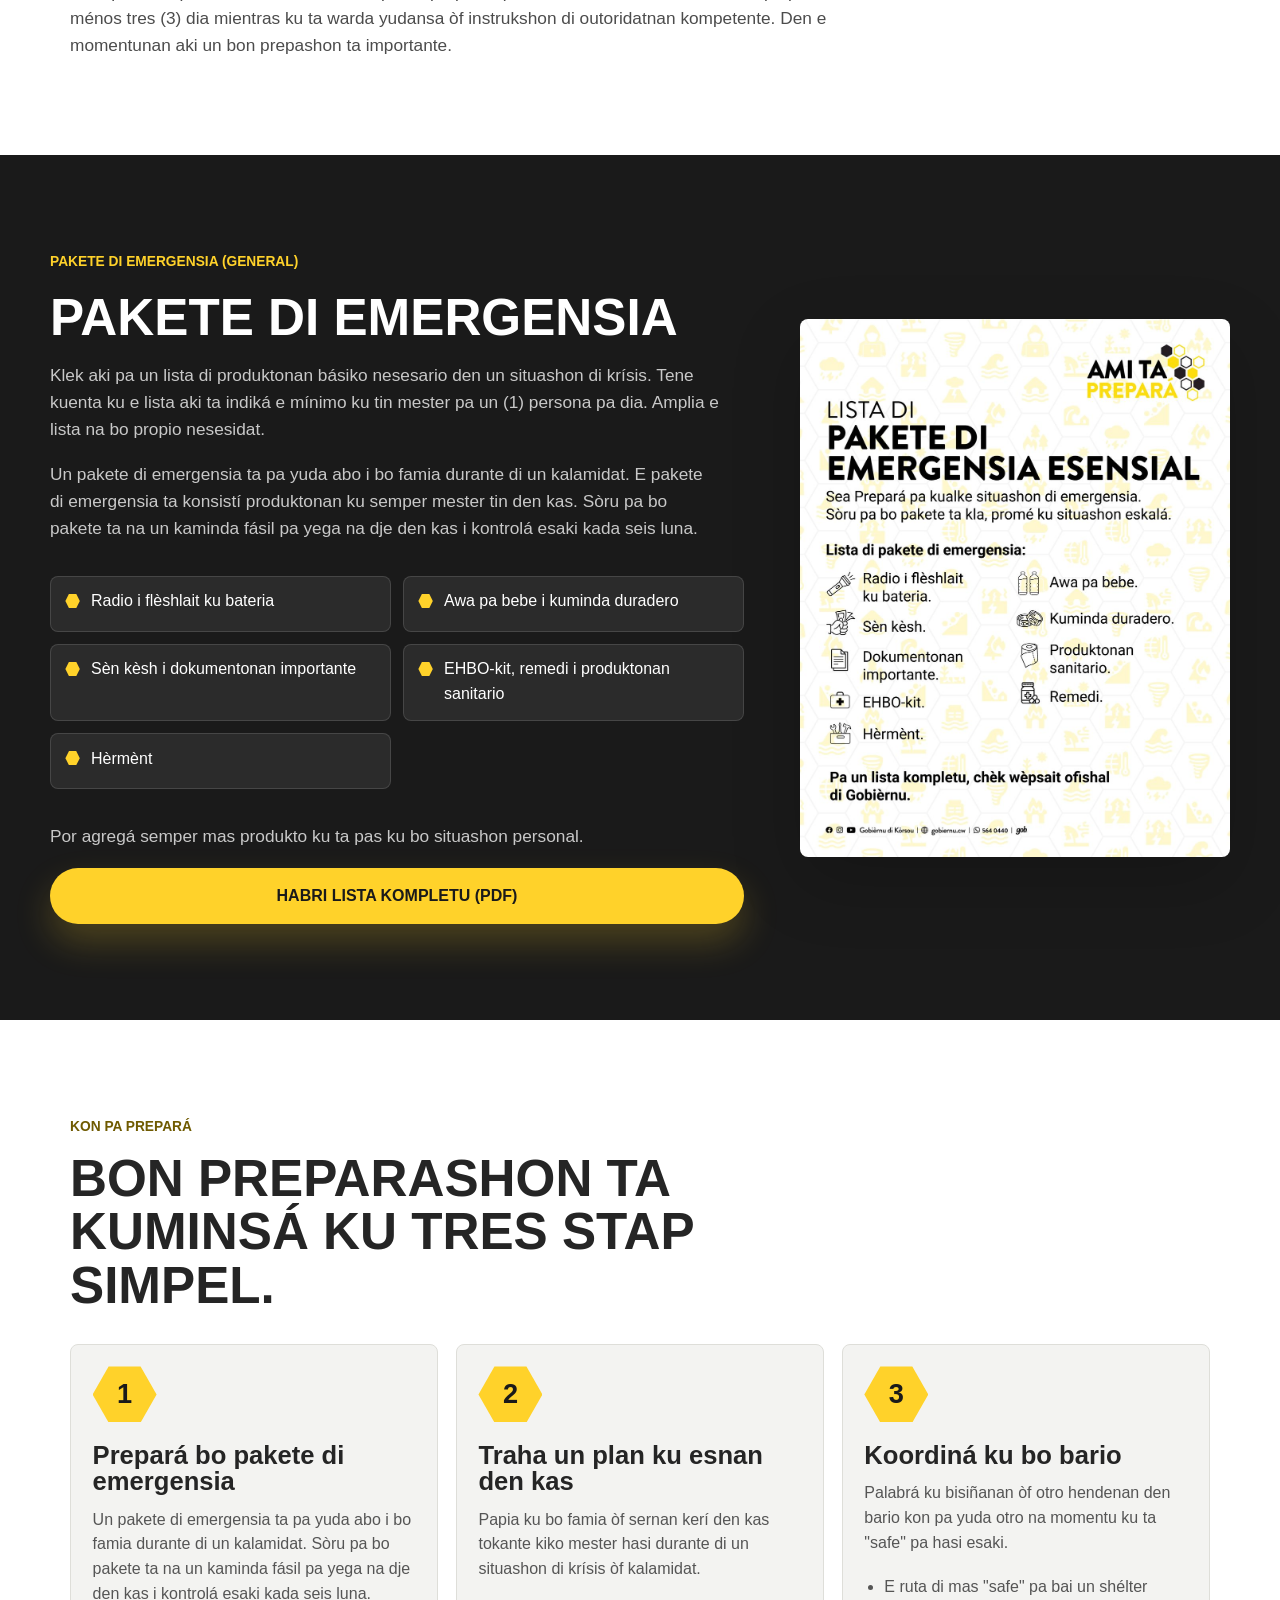
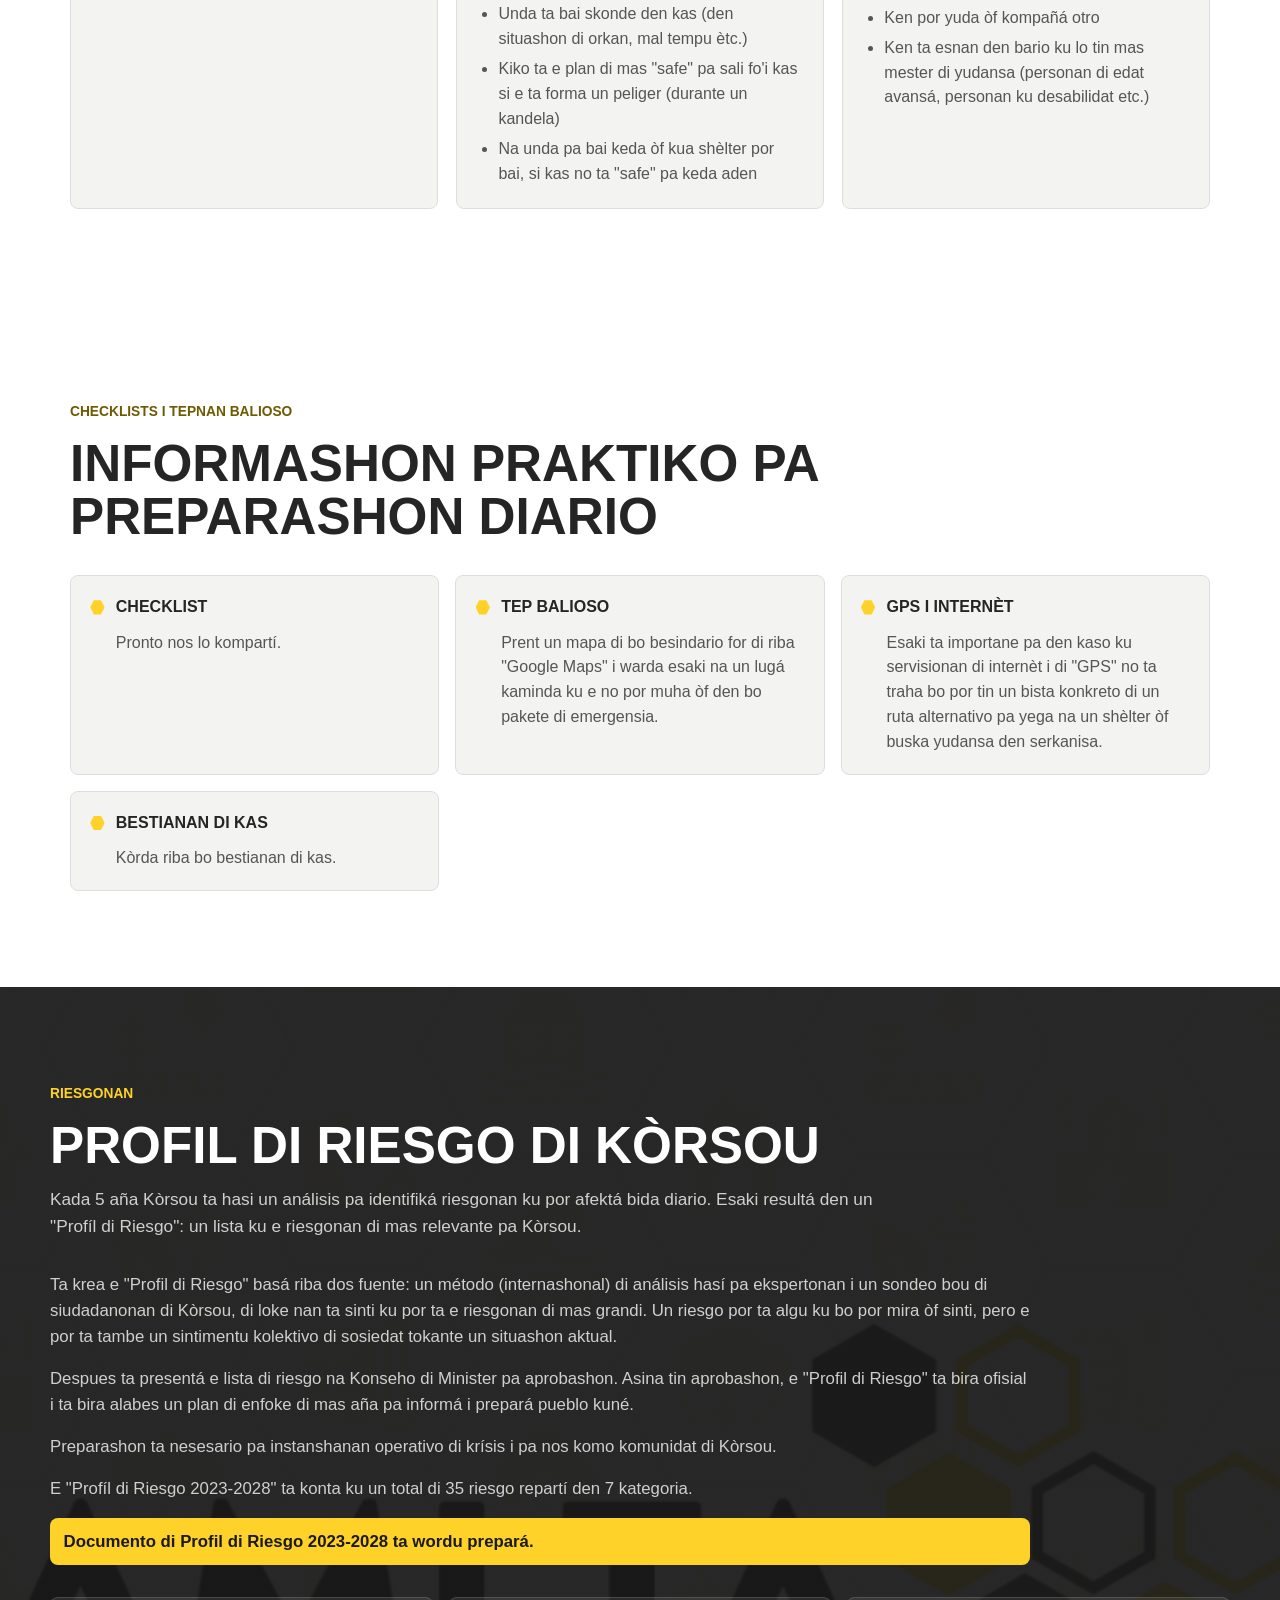
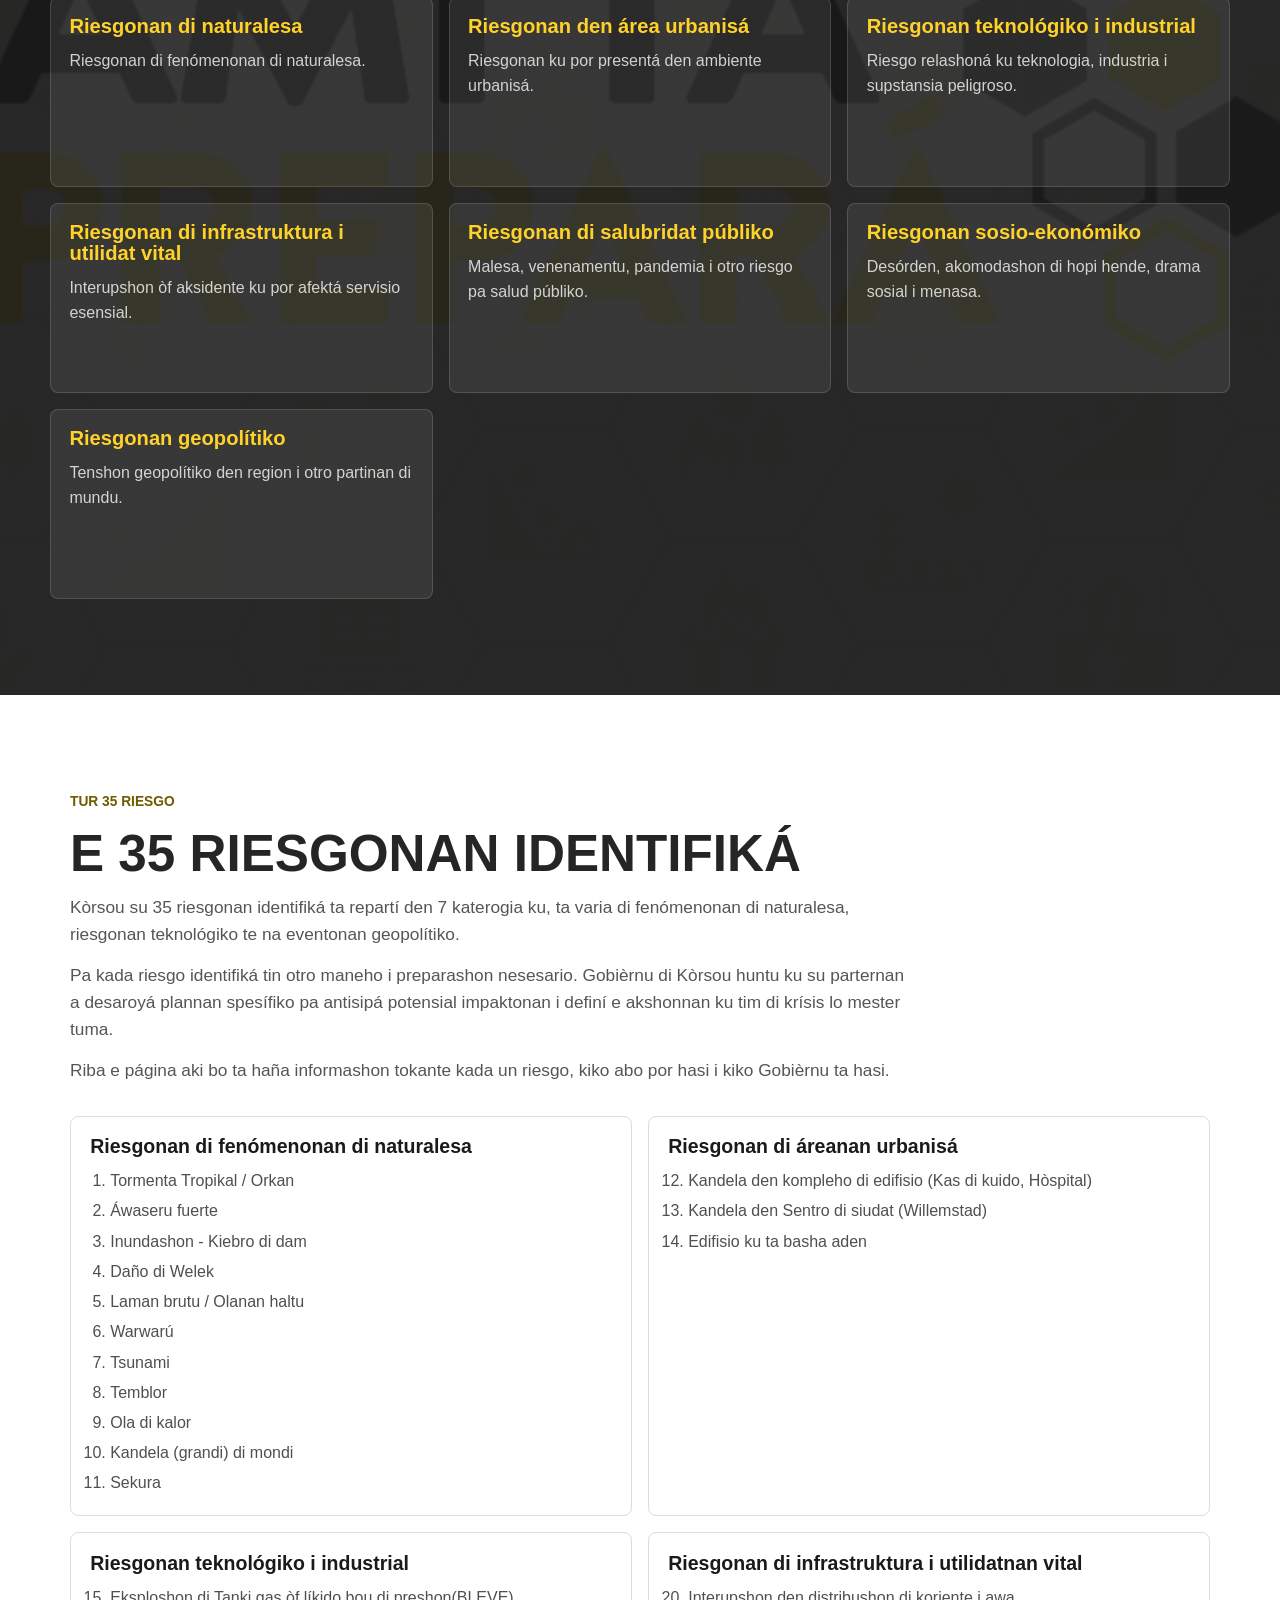
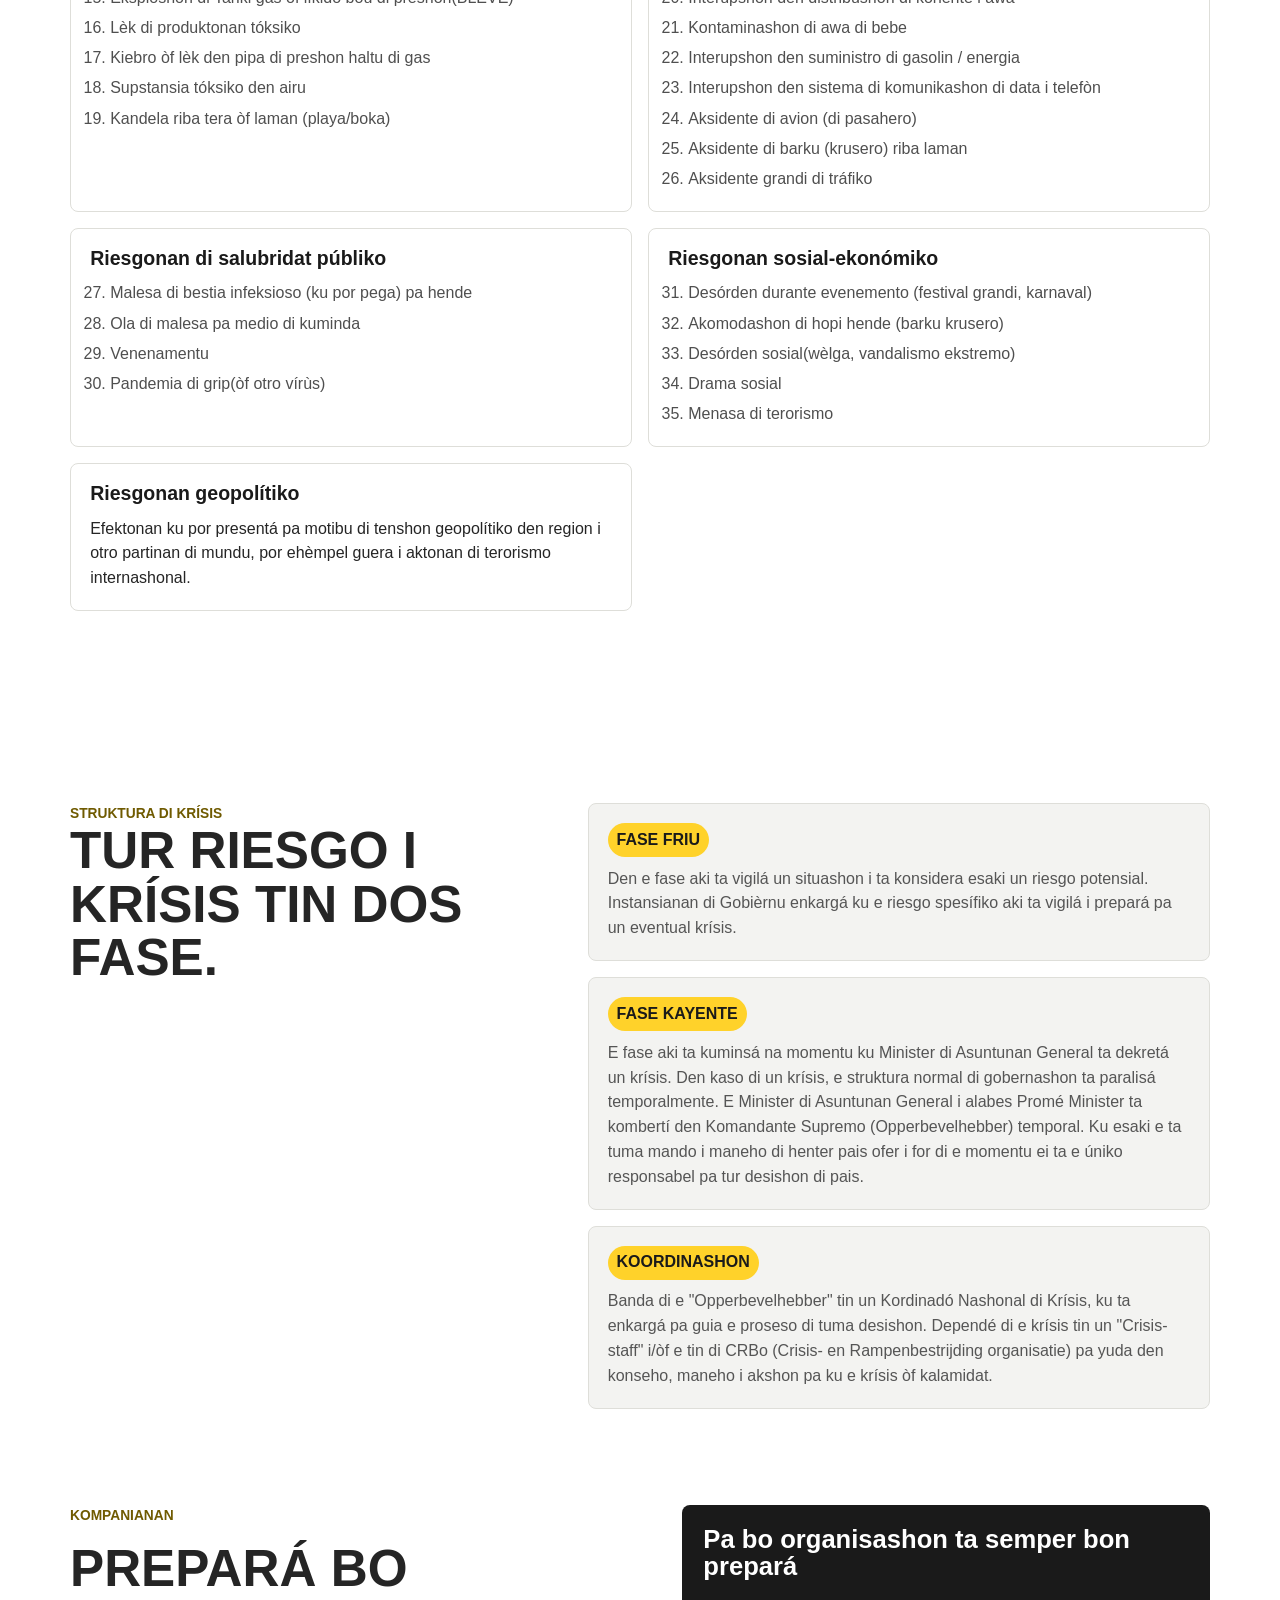
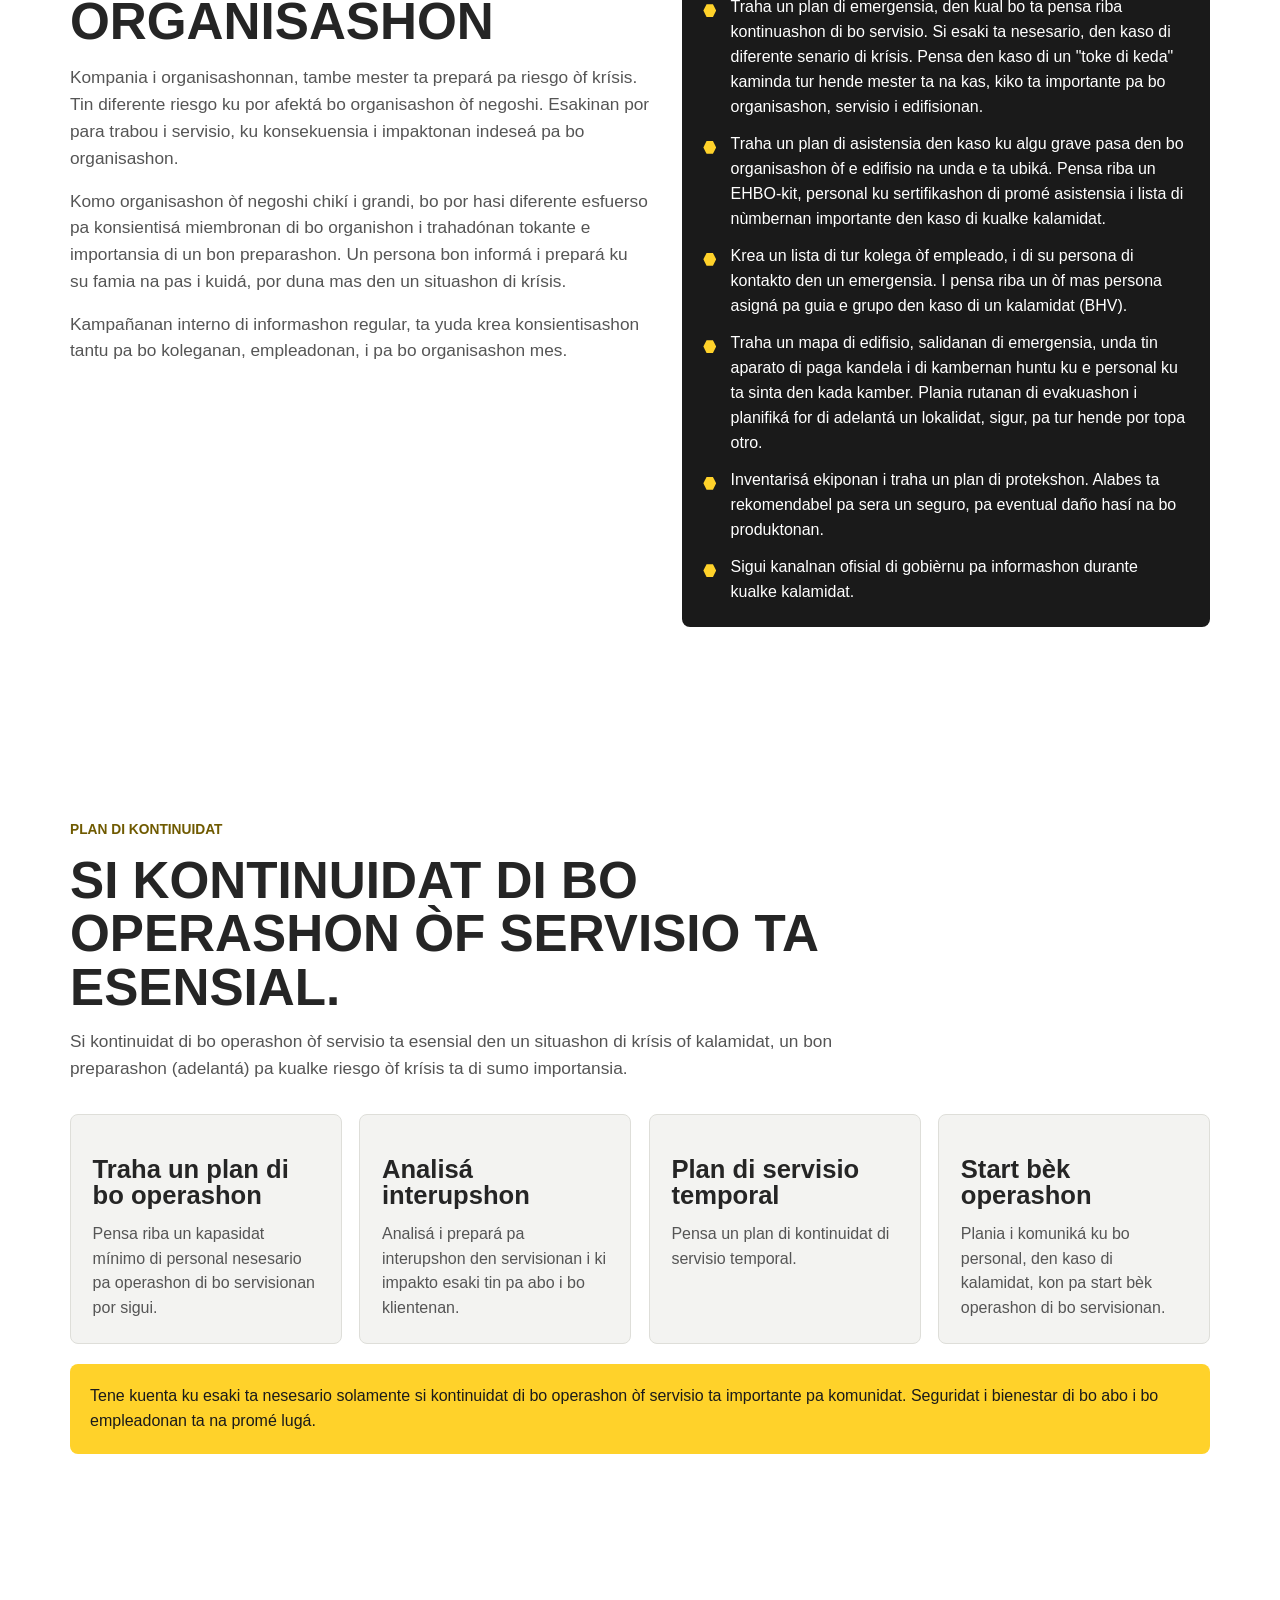
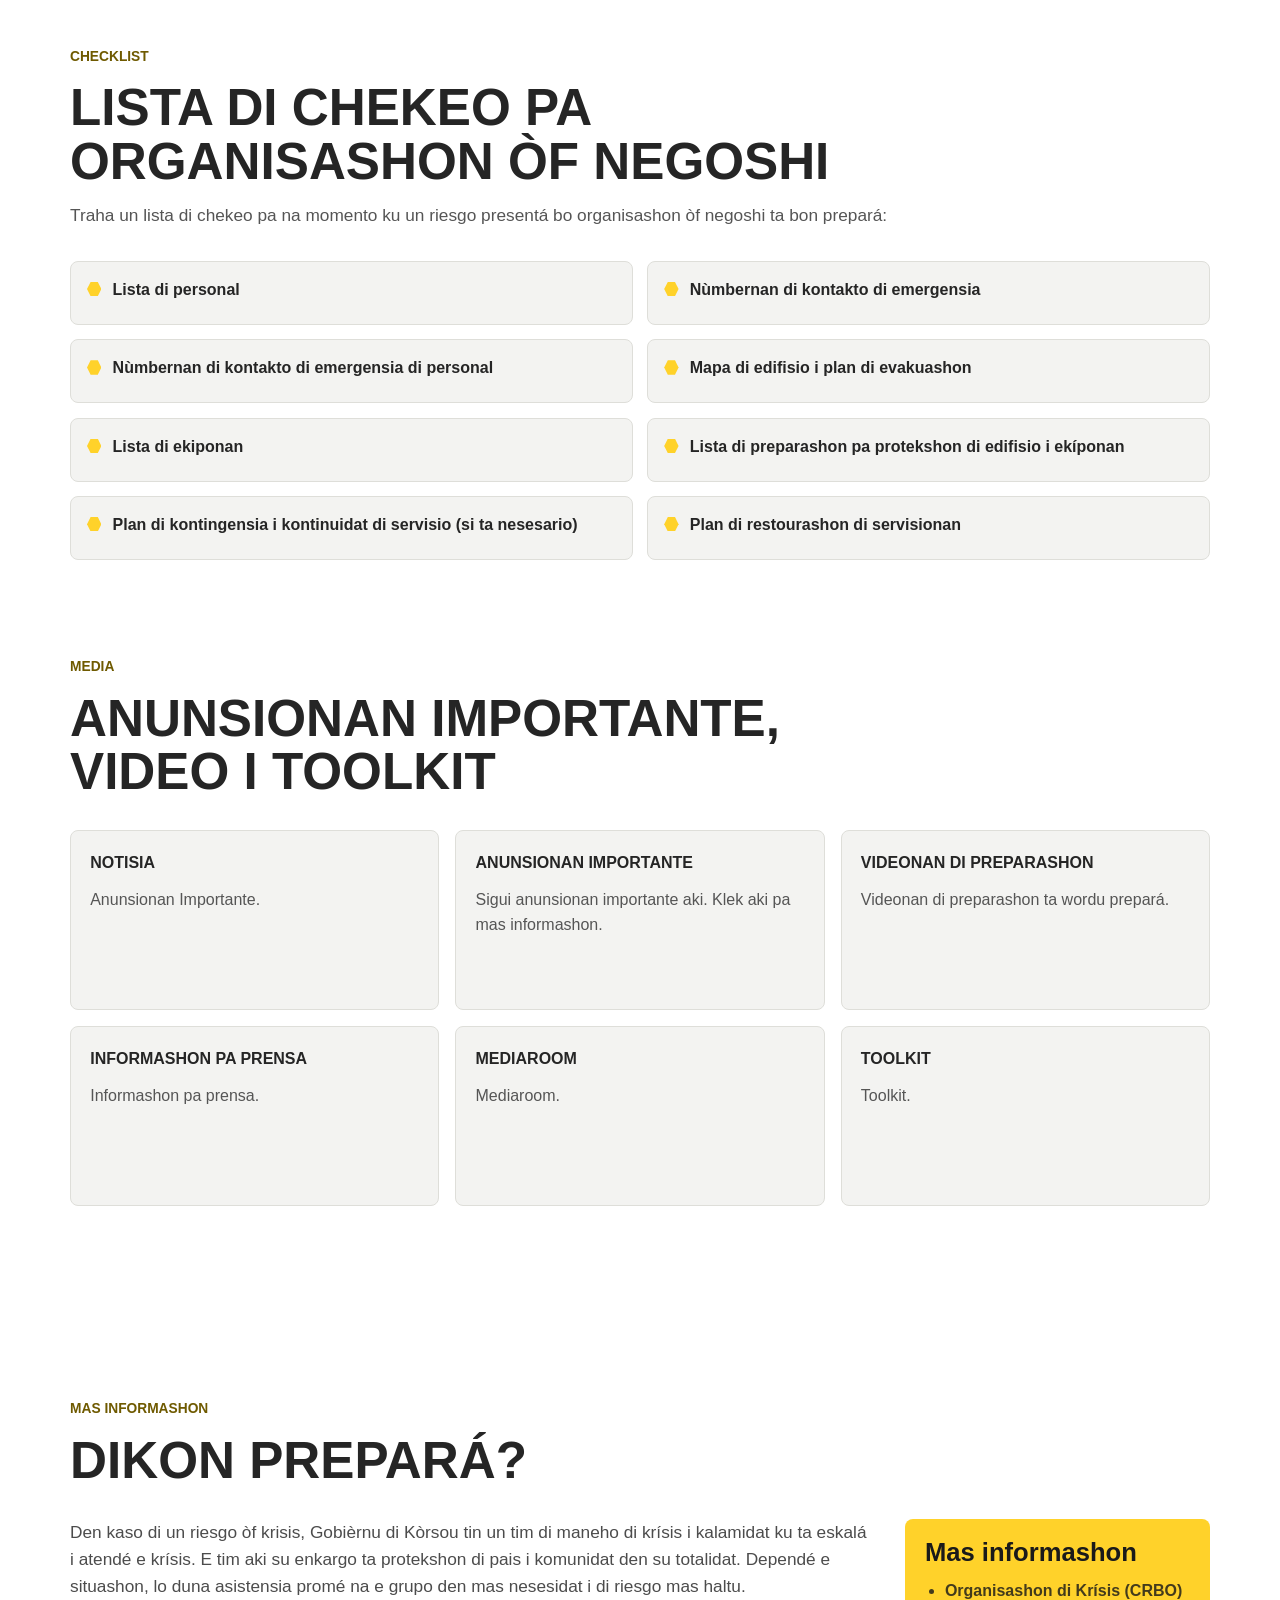
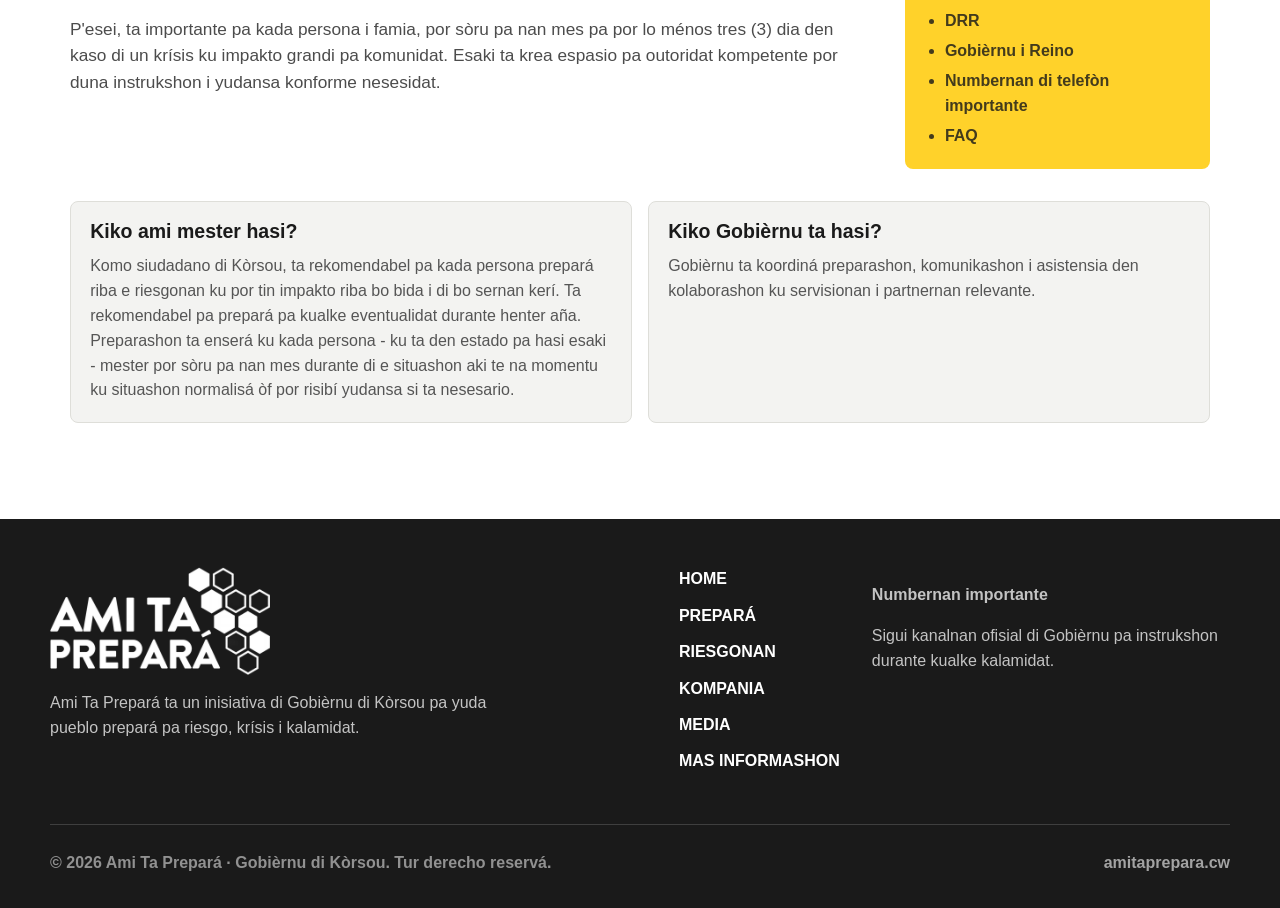
==== commit e1c877ea: "1" ====
--- a/AmiTaPreparaV1/index.html
+++ b/AmiTaPreparaV1/index.html
@@ -9,7 +9,7 @@
       content="Ami Ta Prepará ta guia ofisial pa siudadanonan di Kòrsou prepará pa riesgo, krísis i kalamidat."
     >
     <link rel="icon" href="img/favicon.svg" type="image/svg+xml">
-    <link rel="stylesheet" href="styles.css?v=10">
+    <link rel="stylesheet" href="styles.css?v=11">
   </head>
   <body>
     <a class="skip-link" href="#main">Bai na kontenido</a>
@@ -766,6 +766,10 @@
         <p><strong>Numbernan importante</strong></p>
         <p>Sigui kanalnan ofisial di Gobièrnu pa instrukshon durante kualke kalamidat.</p>
       </div>
+      <div class="footer-bottom">
+        <p>© 2026 Ami Ta Prepará · Gobièrnu di Kòrsou. Tur derecho reservá.</p>
+        <a href="#home" aria-label="Bai na inicio di amitaprepara.cw">amitaprepara.cw</a>
+      </div>
     </footer>
 
     <script src="script.js"></script>
--- a/AmiTaPreparaV1/styles.css
+++ b/AmiTaPreparaV1/styles.css
@@ -761,7 +761,7 @@
   display: grid;
   grid-template-columns: minmax(0, 1fr) auto minmax(260px, 0.6fr);
   gap: 2rem;
-  padding: 3rem max(1.25rem, calc((100vw - var(--max)) / 2));
+  padding: 3rem max(1.25rem, calc((100vw - var(--max)) / 2)) 2rem;
   color: var(--white);
   background: var(--black);
 }
@@ -996,6 +996,31 @@
 .footer-links a:hover,
 .footer-links a:focus-visible {
   border-color: var(--yellow);
+}
+
+.footer-bottom {
+  display: flex;
+  grid-column: 1 / -1;
+  justify-content: space-between;
+  gap: 1rem;
+  margin-top: 1rem;
+  padding-top: 1.6rem;
+  color: rgba(255, 255, 255, 0.52);
+  border-top: 1px solid rgba(255, 255, 255, 0.16);
+  font-weight: 800;
+}
+
+.footer-bottom p {
+  margin: 0;
+}
+
+.footer-bottom a {
+  color: rgba(255, 255, 255, 0.6);
+}
+
+.footer-bottom a:hover,
+.footer-bottom a:focus-visible {
+  color: var(--yellow);
 }
 
 @media (max-width: 980px) {
@@ -1336,6 +1361,13 @@
     padding: 2.4rem 0.9rem;
   }
 
+  .footer-bottom {
+    display: grid;
+    gap: 0.75rem;
+    margin-top: 0.4rem;
+    padding-top: 1.2rem;
+  }
+
   .footer-brand img {
     width: 180px;
   }
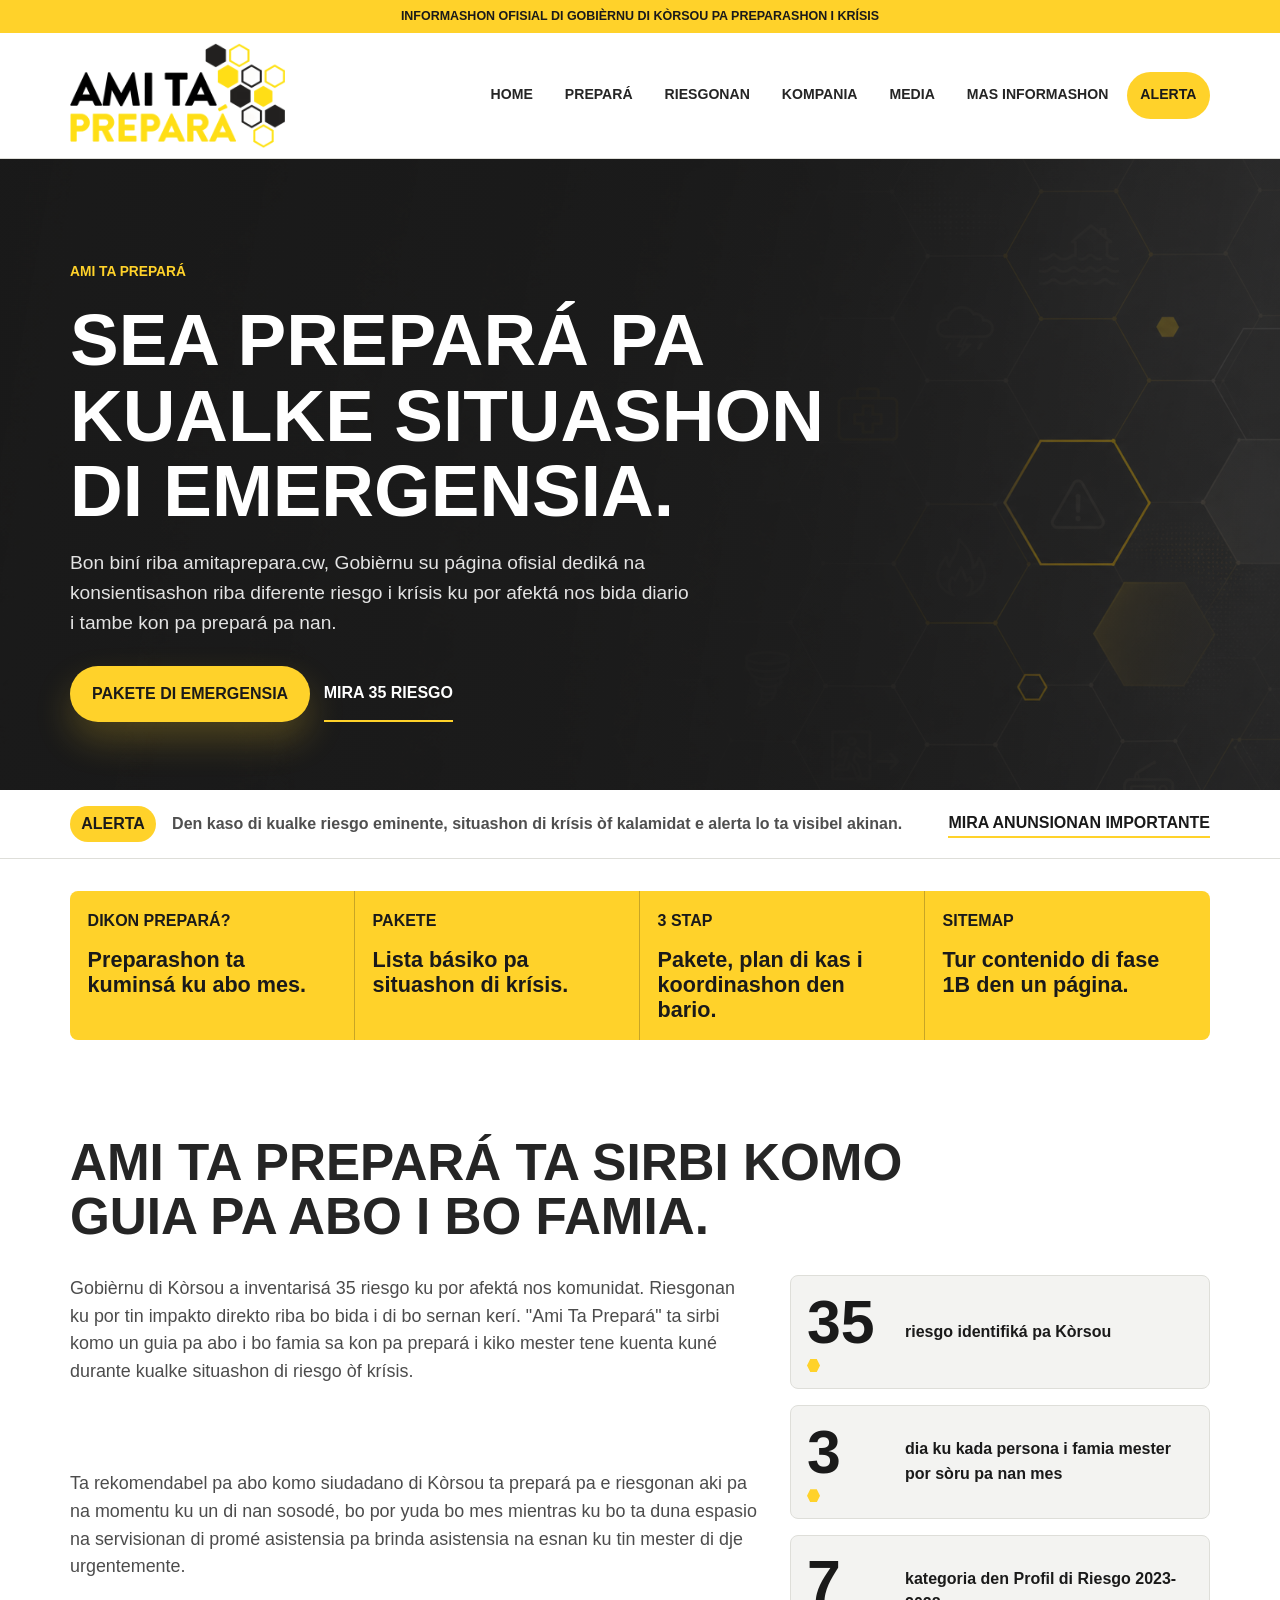
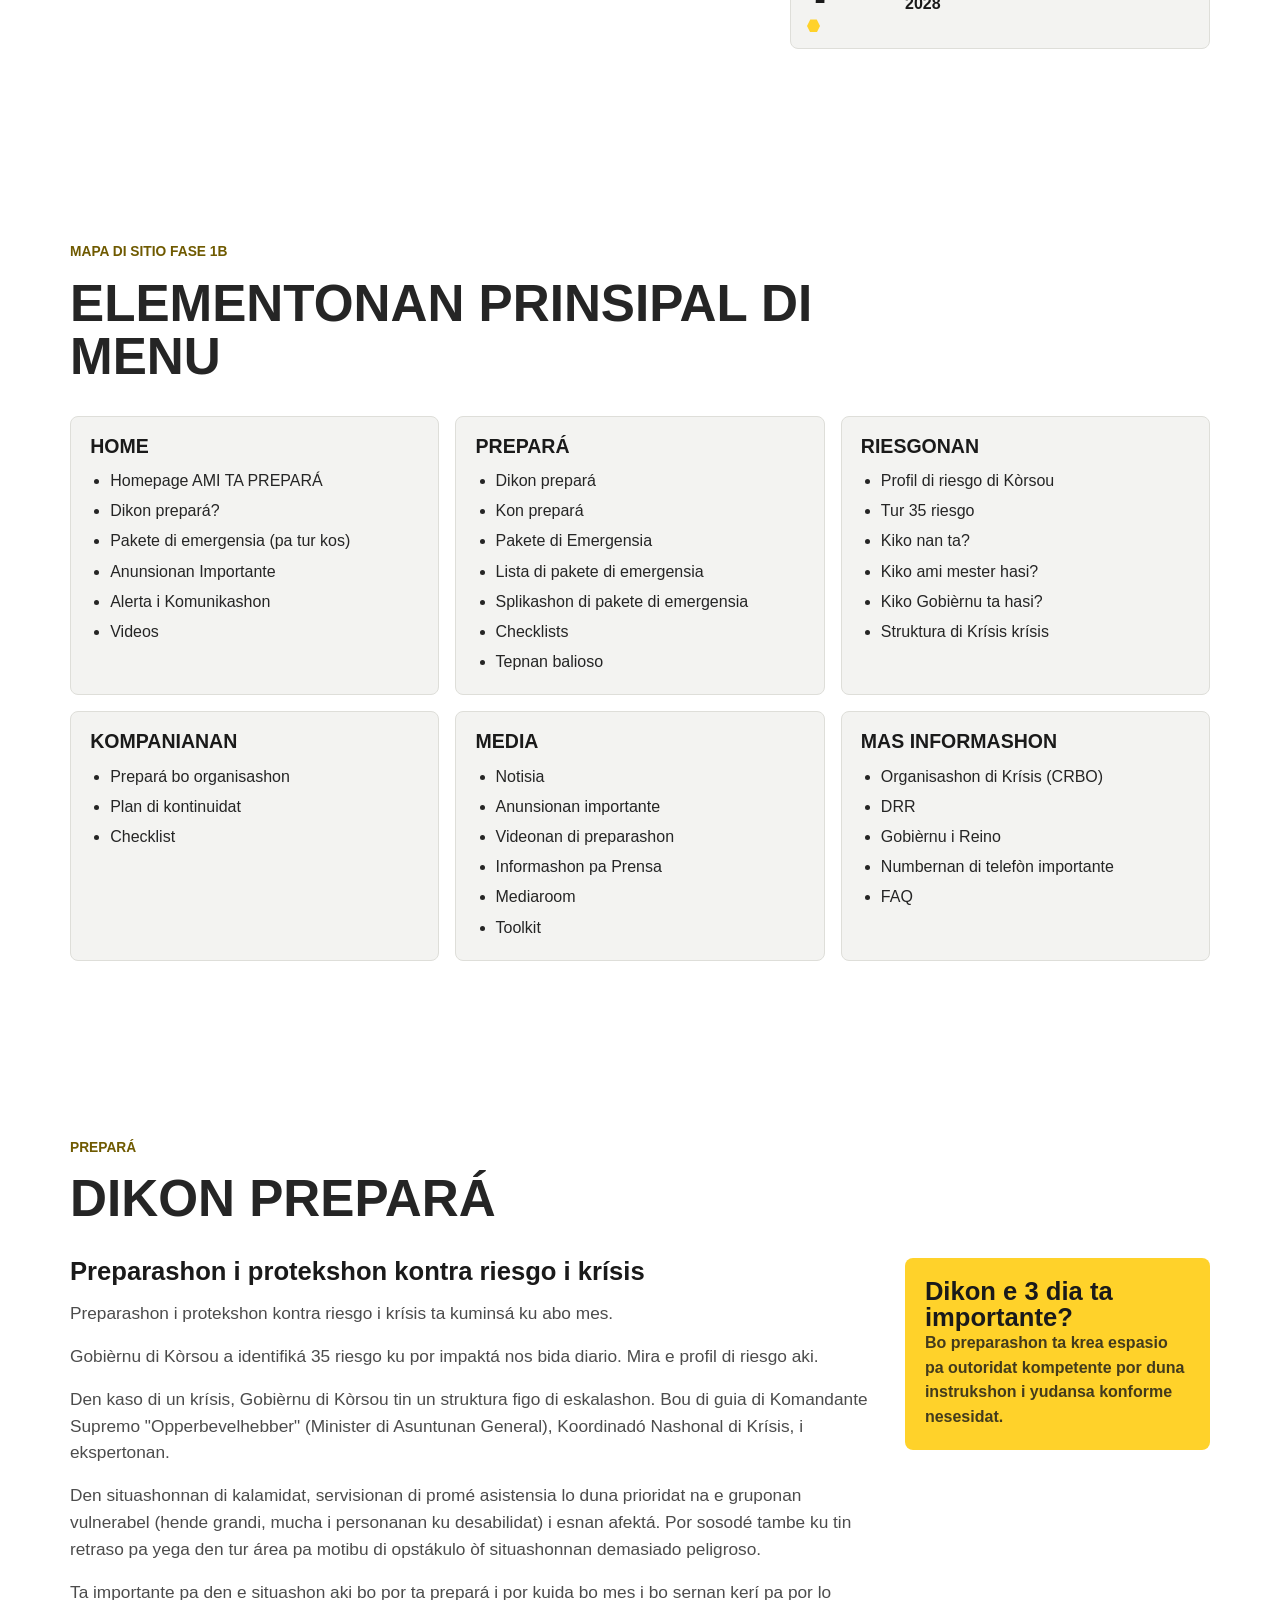
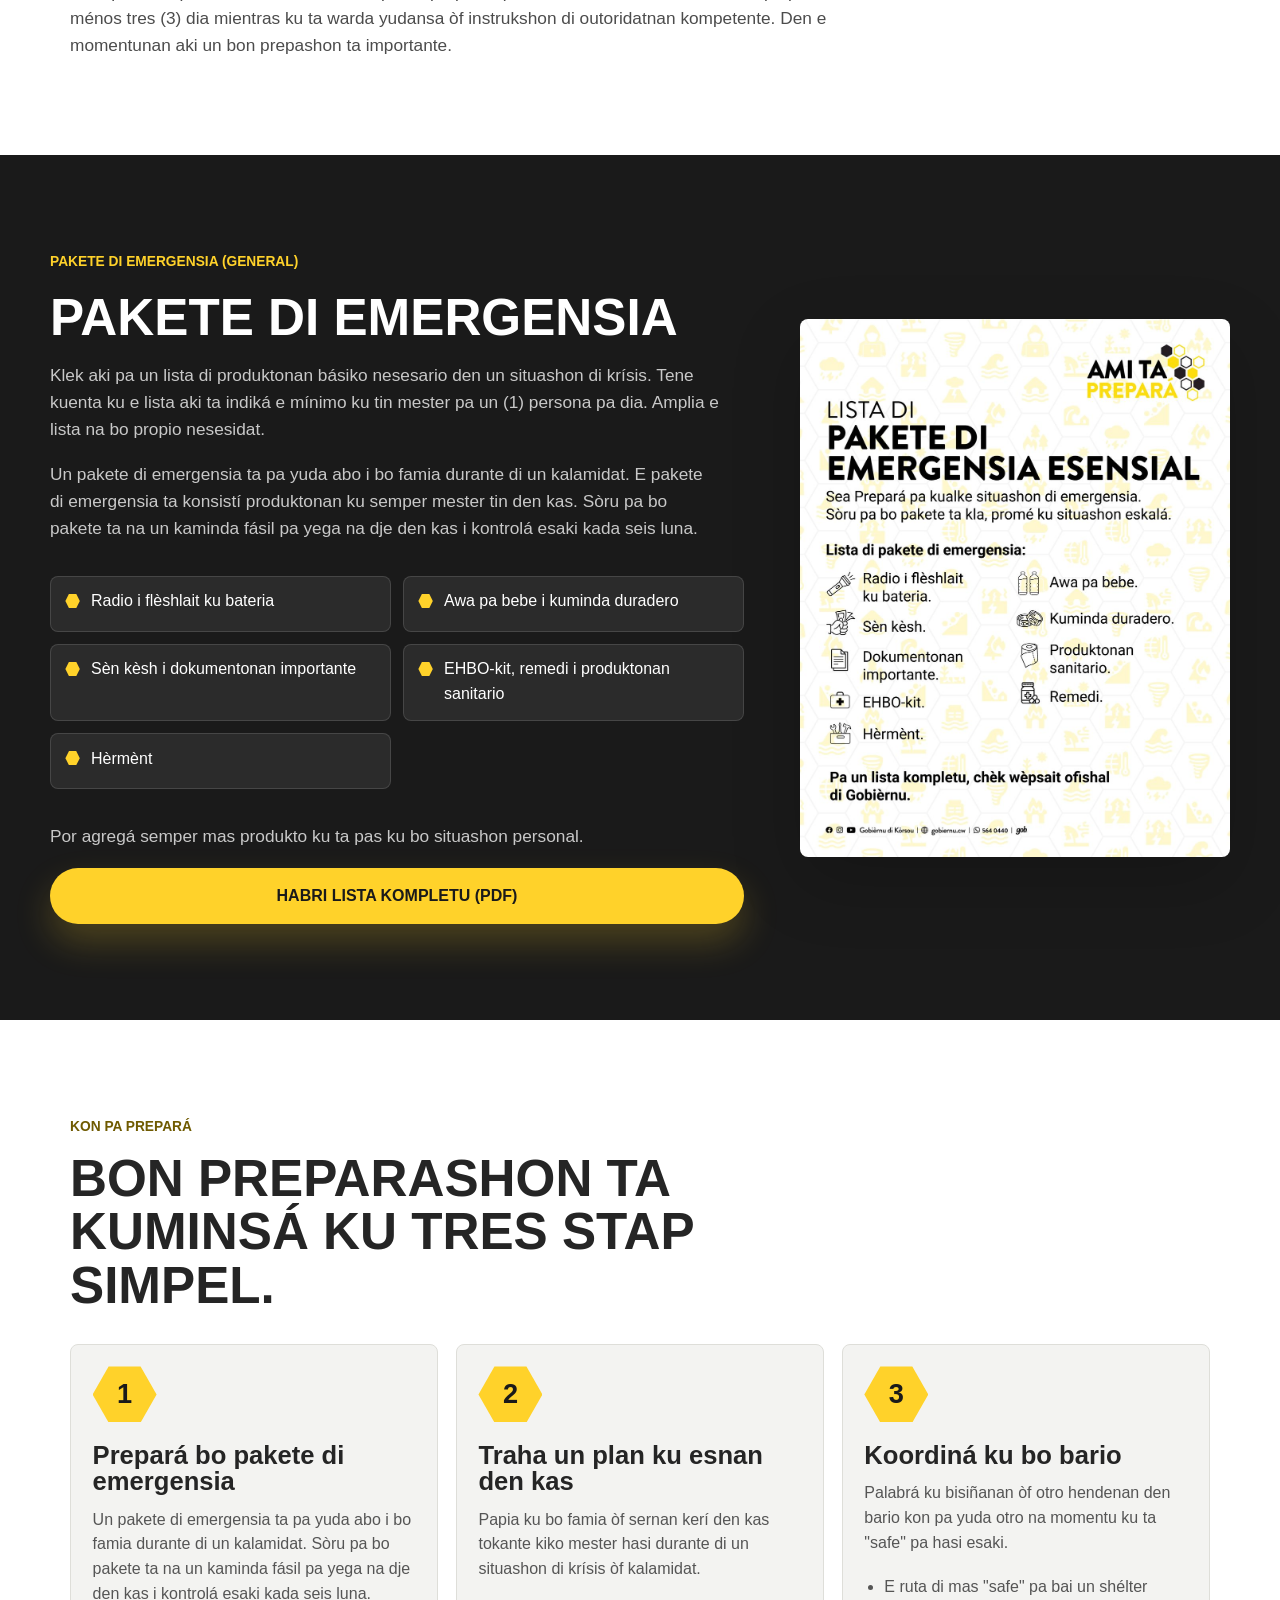
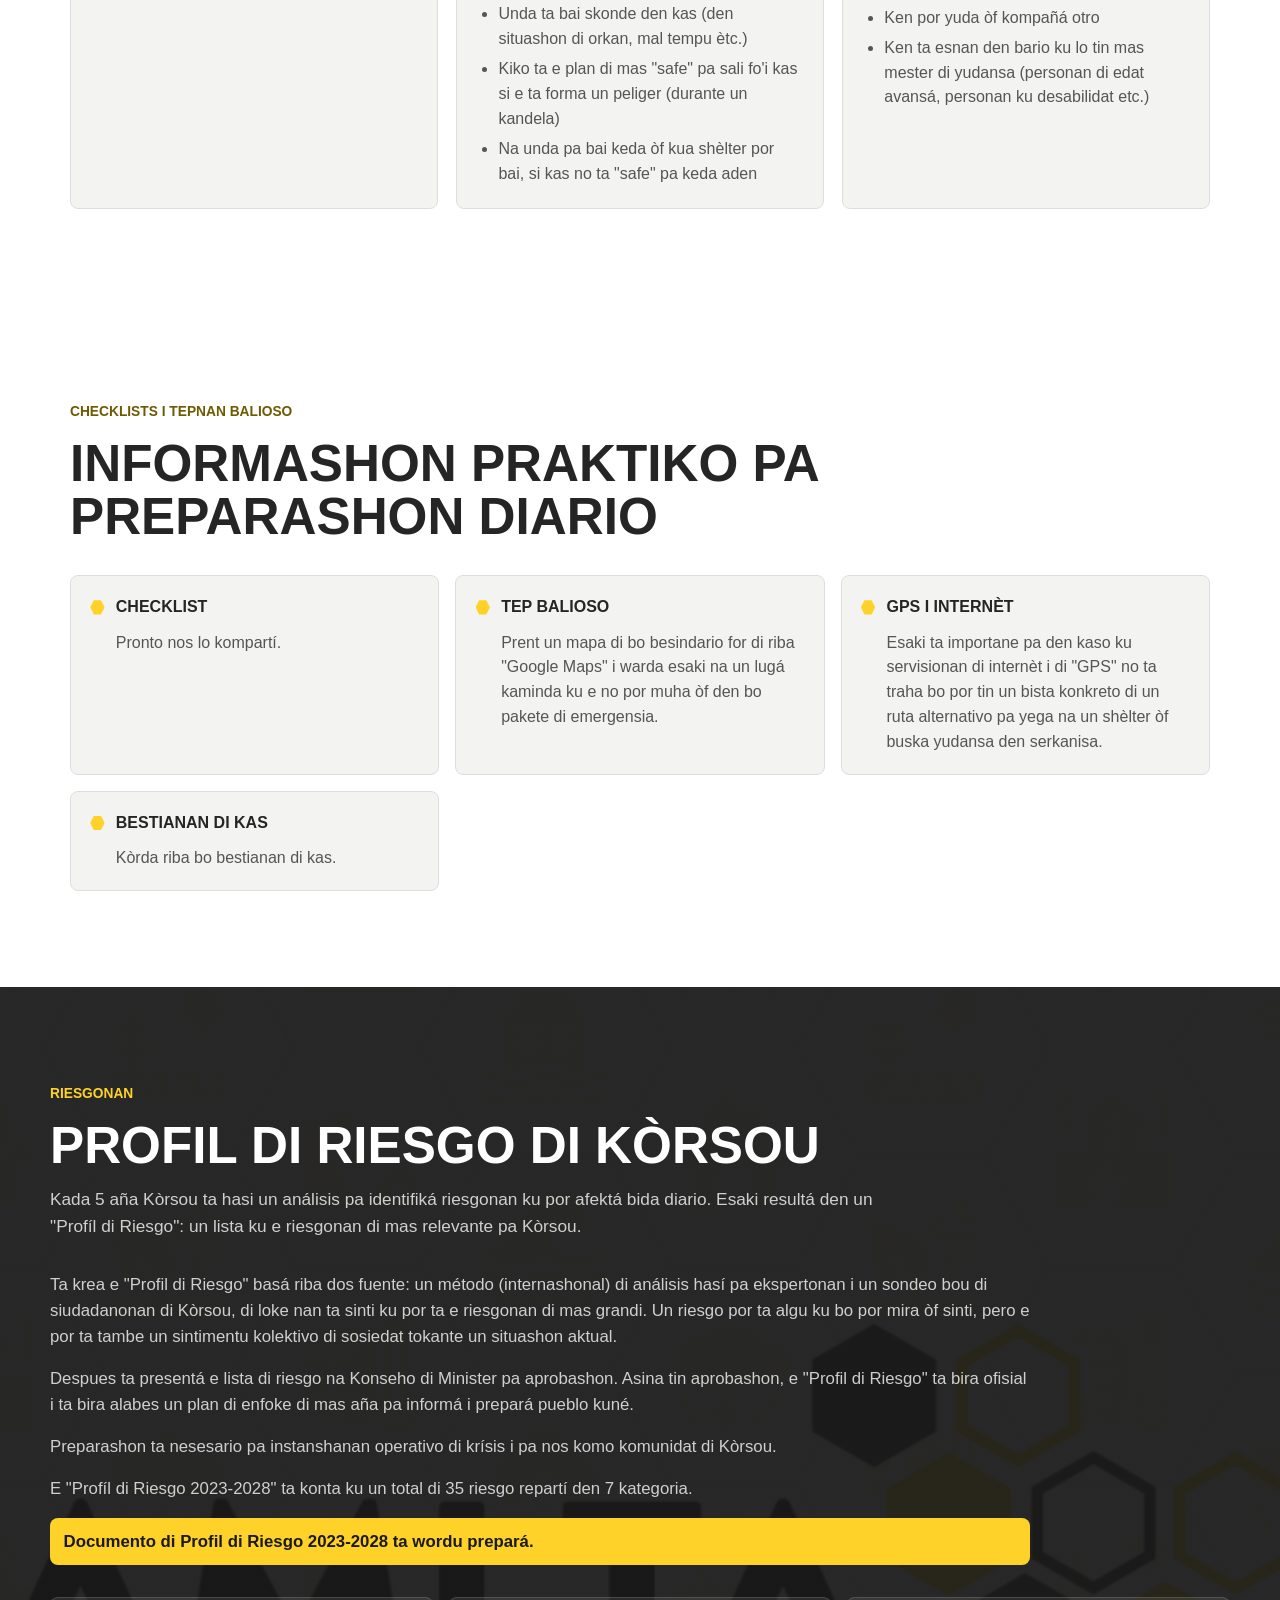
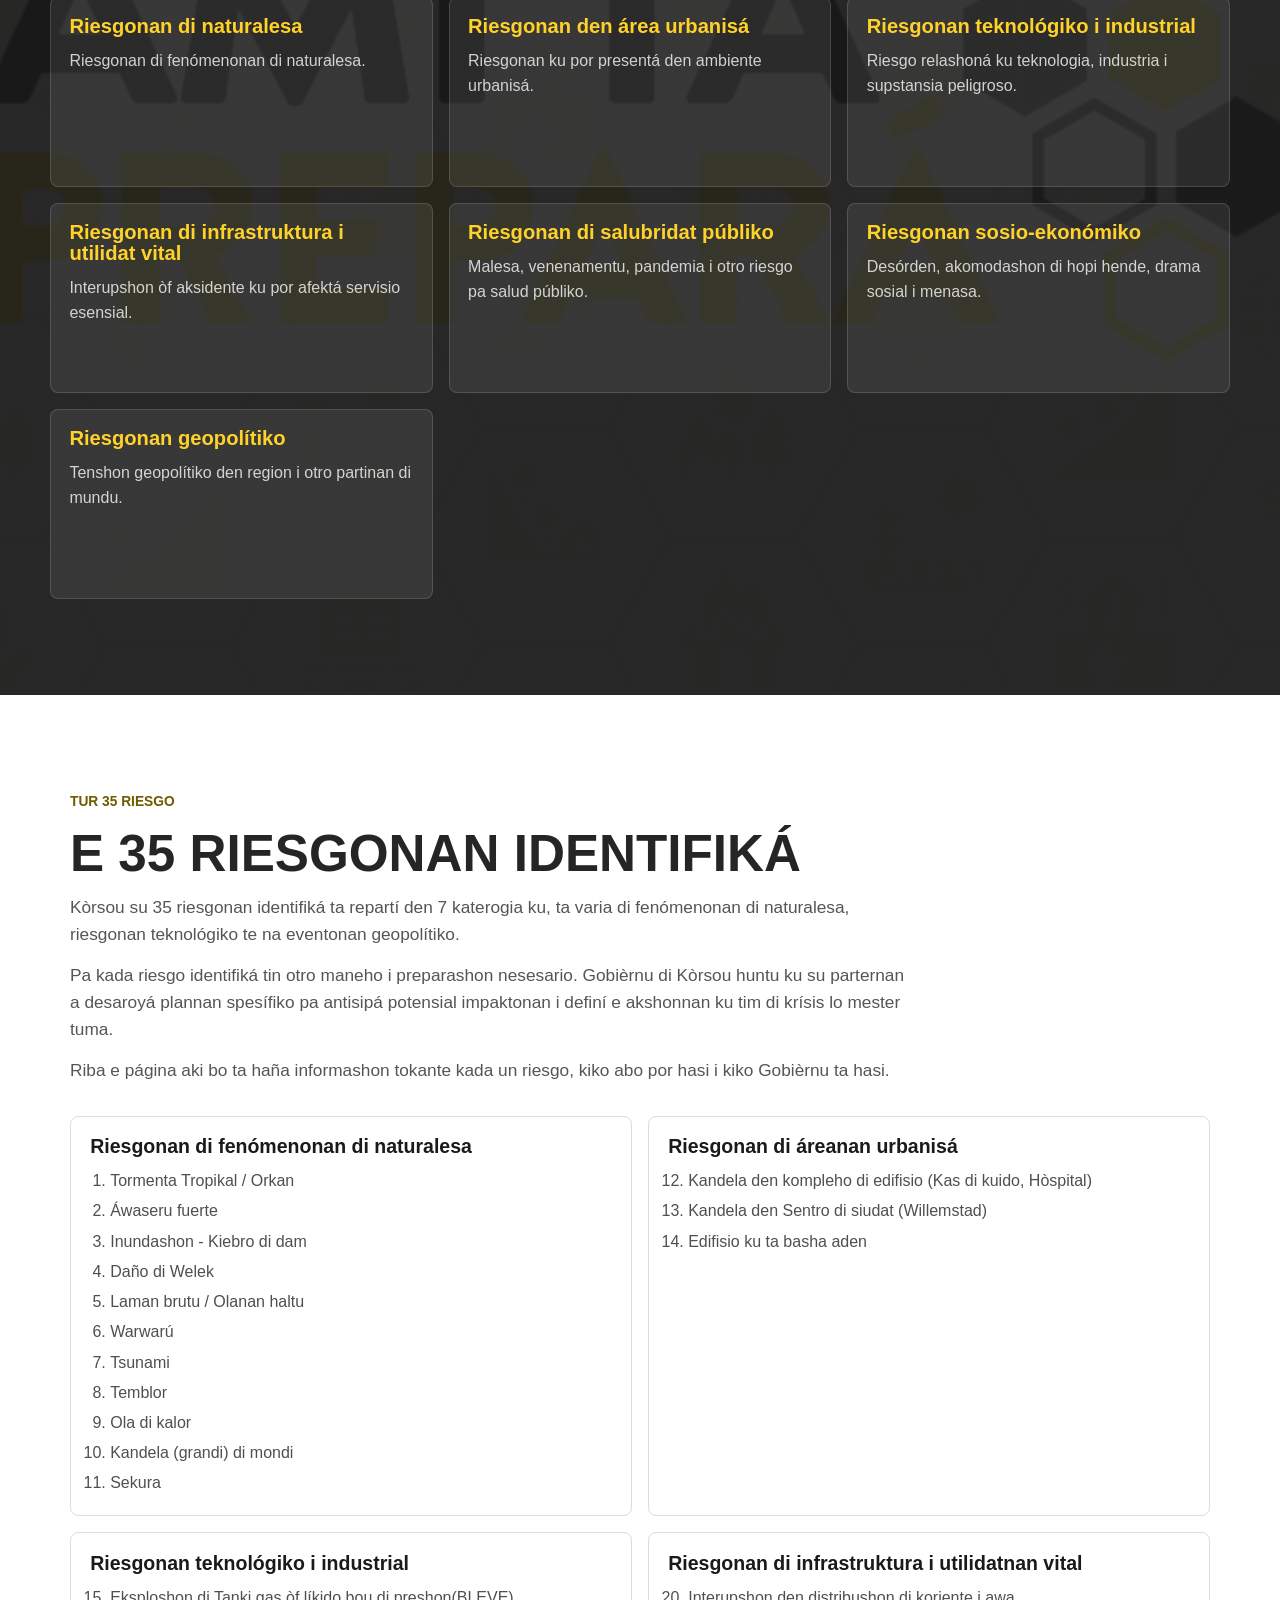
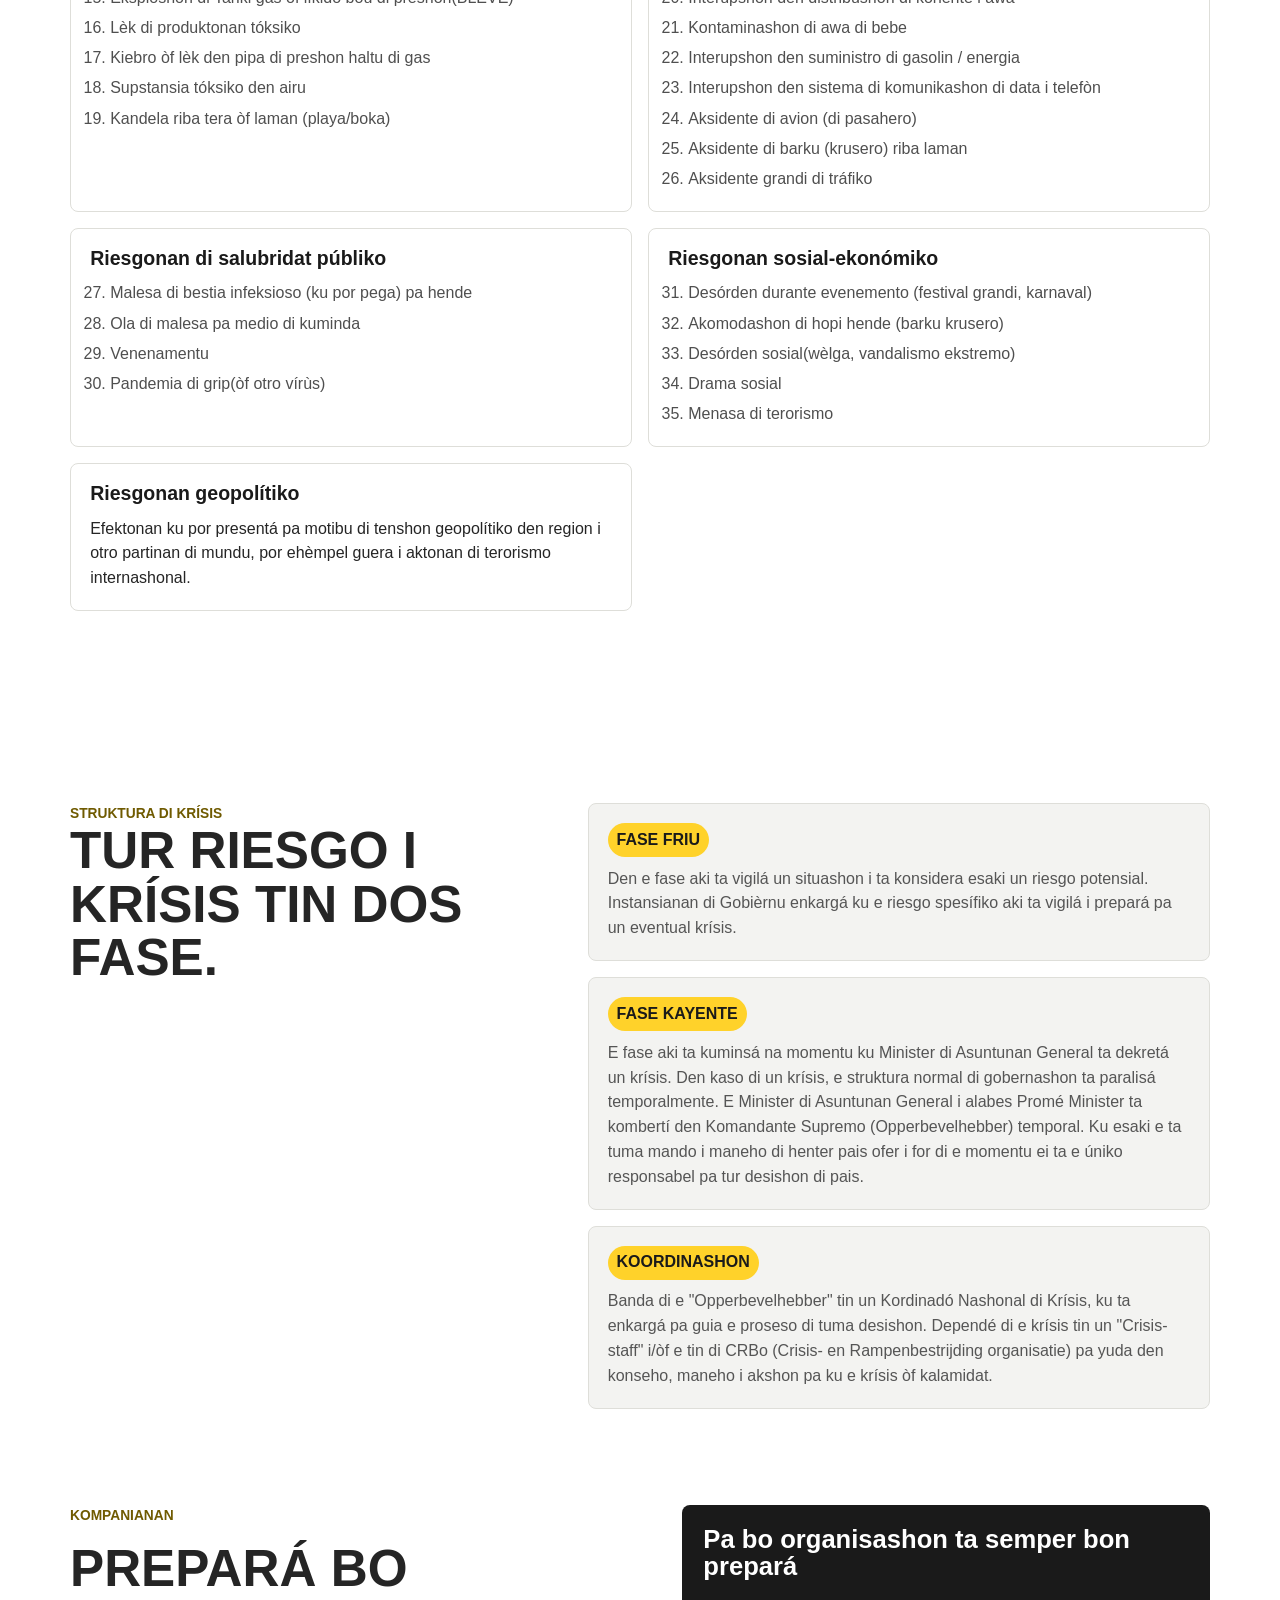
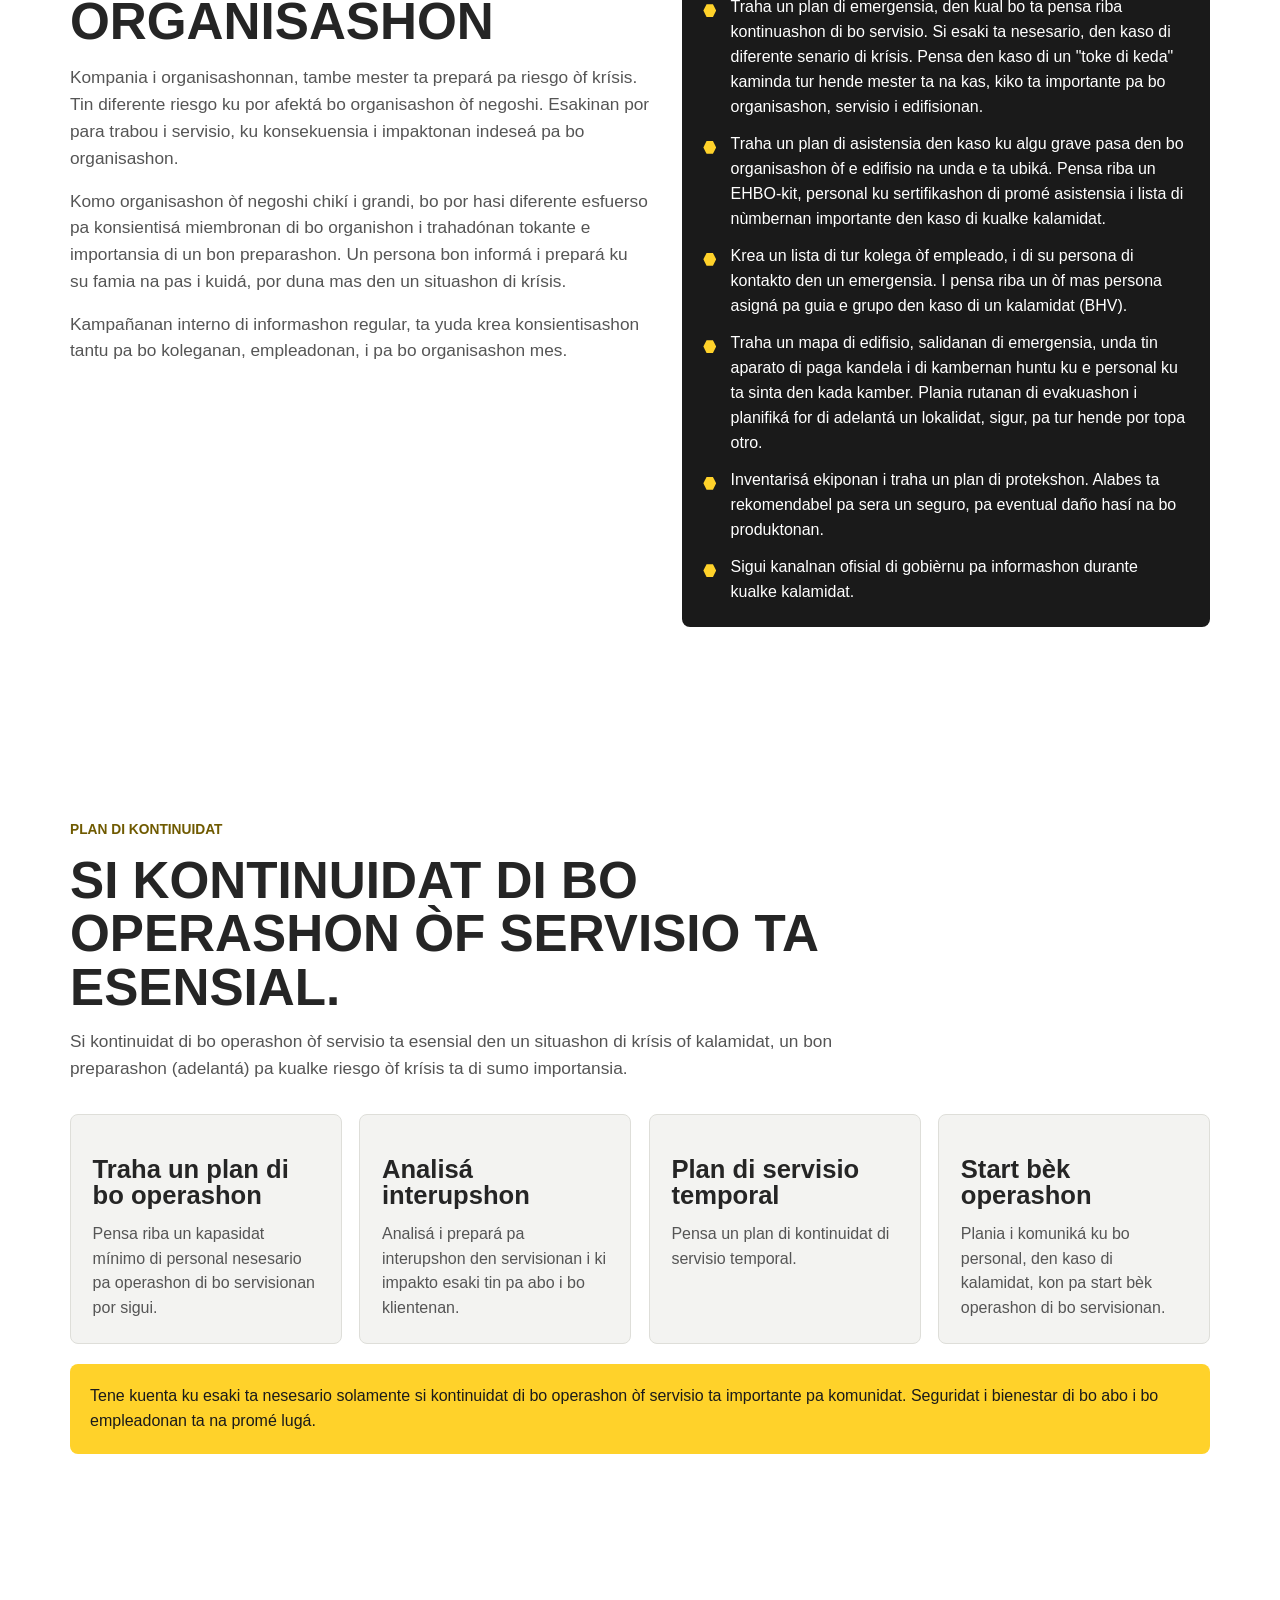
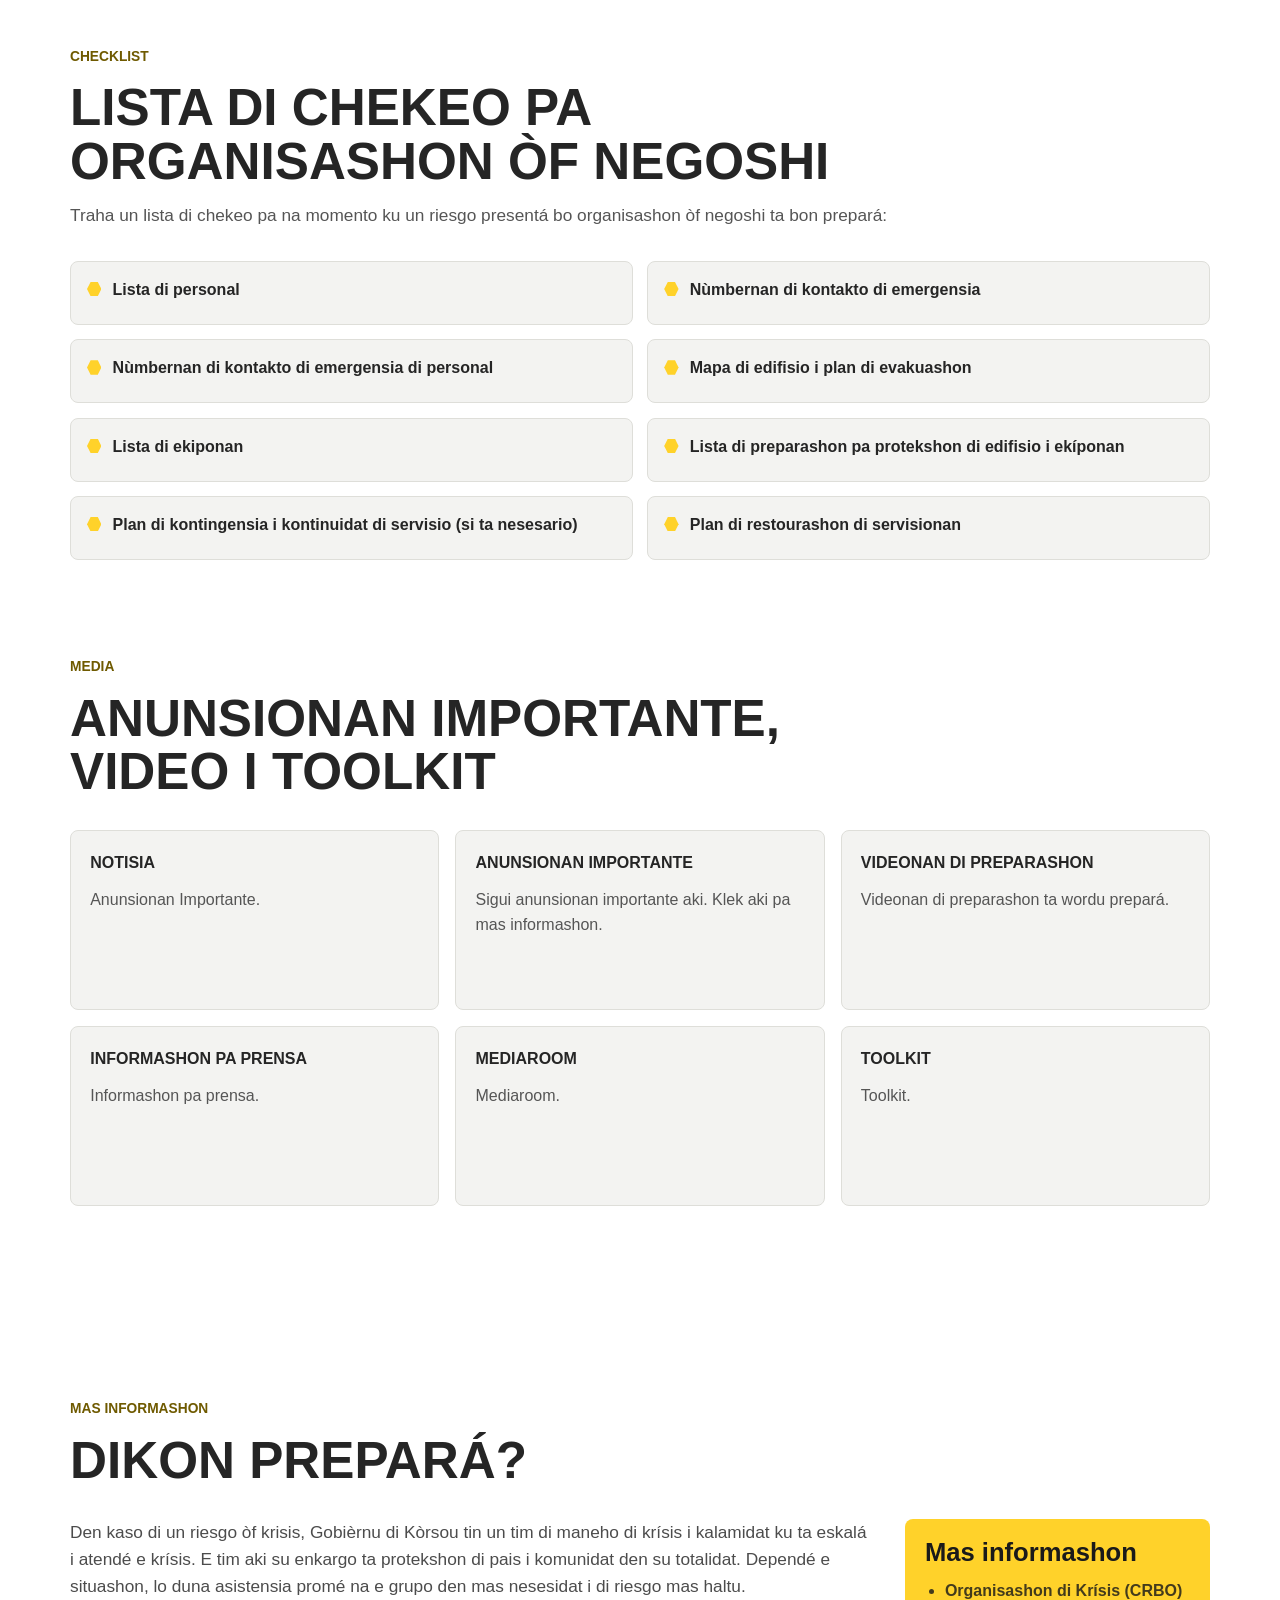
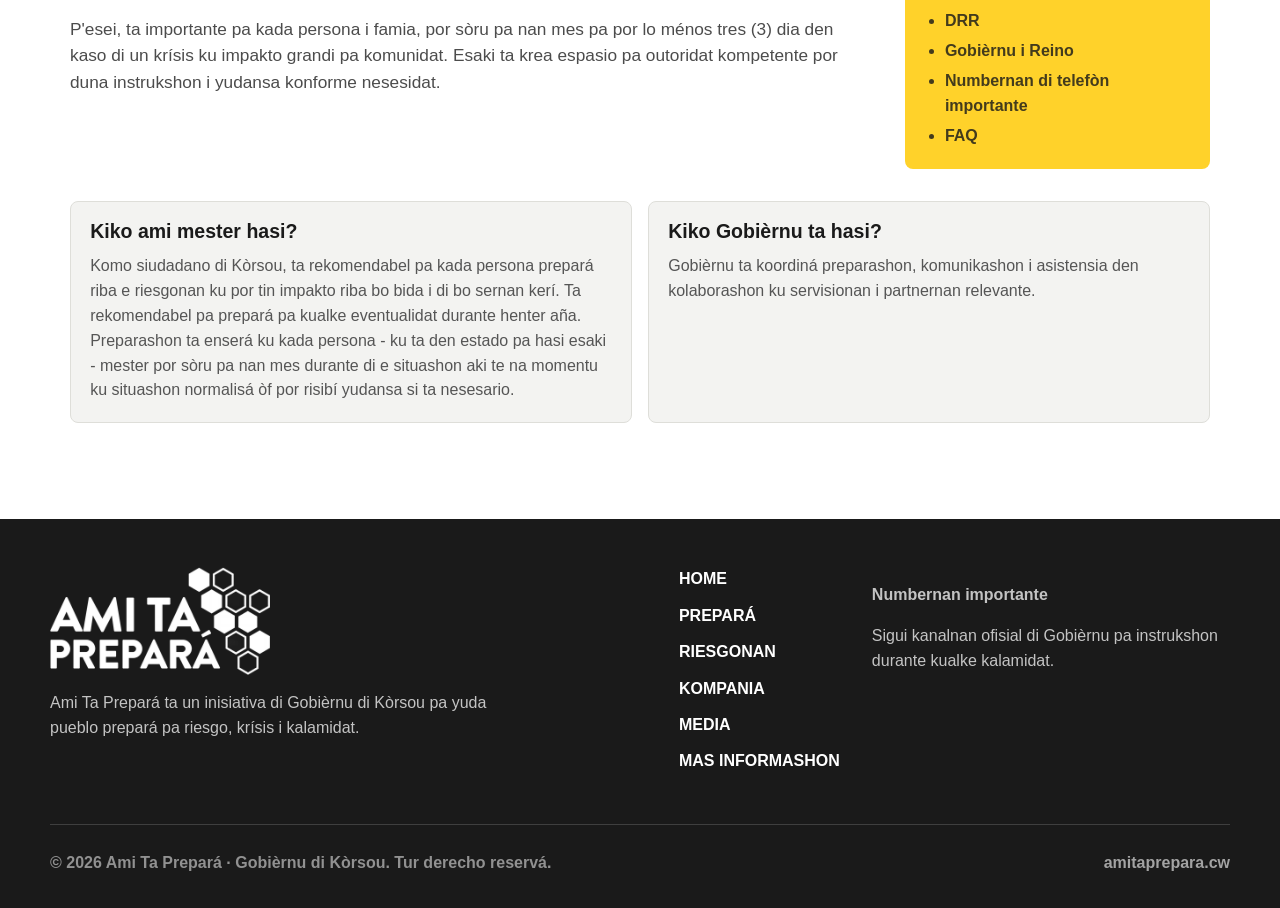
==== commit f64ba718: "Fix WCAG 2.1 AA accessibility issues Brings the site to WCAG 2.1 AA / EN 301 549 conformance:  1. Co" ====
--- a/AmiTaPreparaV1/index.html
+++ b/AmiTaPreparaV1/index.html
@@ -9,7 +9,7 @@
       content="Ami Ta Prepará ta guia ofisial pa siudadanonan di Kòrsou prepará pa riesgo, krísis i kalamidat."
     >
     <link rel="icon" href="img/favicon.svg" type="image/svg+xml">
-    <link rel="stylesheet" href="styles.css?v=11">
+    <link rel="stylesheet" href="styles.css?v=12">
   </head>
   <body>
     <a class="skip-link" href="#main">Bai na kontenido</a>
@@ -42,7 +42,6 @@
 
     <main id="main">
       <section class="hero" id="home" aria-labelledby="hero-title">
-        <div class="hero-pattern" aria-hidden="true"></div>
         <div class="hero-inner">
           <div class="hero-copy">
             <p class="eyebrow">AMI TA PREPARÁ</p>
--- a/AmiTaPreparaV1/styles.css
+++ b/AmiTaPreparaV1/styles.css
@@ -226,19 +226,8 @@
   overflow: hidden;
   color: var(--white);
   background:
-    linear-gradient(100deg, rgba(26, 26, 26, 0.96) 0%, rgba(26, 26, 26, 0.9) 52%, rgba(26, 26, 26, 0.74) 100%),
-    url("img/prepara-thumbnail.png") center / cover no-repeat;
-}
-
-.hero-pattern {
-  position: absolute;
-  inset: 0;
-  background-image:
-    linear-gradient(30deg, rgba(255, 210, 42, 0.16) 12%, transparent 12.5%, transparent 87%, rgba(255, 210, 42, 0.16) 87.5%),
-    linear-gradient(150deg, rgba(255, 210, 42, 0.16) 12%, transparent 12.5%, transparent 87%, rgba(255, 210, 42, 0.16) 87.5%);
-  background-position: 0 0, 0 0;
-  background-size: 132px 228px;
-  opacity: 0.16;
+    linear-gradient(100deg, rgba(26, 26, 26, 0.9) 0%, rgba(26, 26, 26, 0.78) 48%, rgba(26, 26, 26, 0.56) 100%),
+    url("img/hero-background-minimal.png") center / cover no-repeat;
 }
 
 .hero-inner {
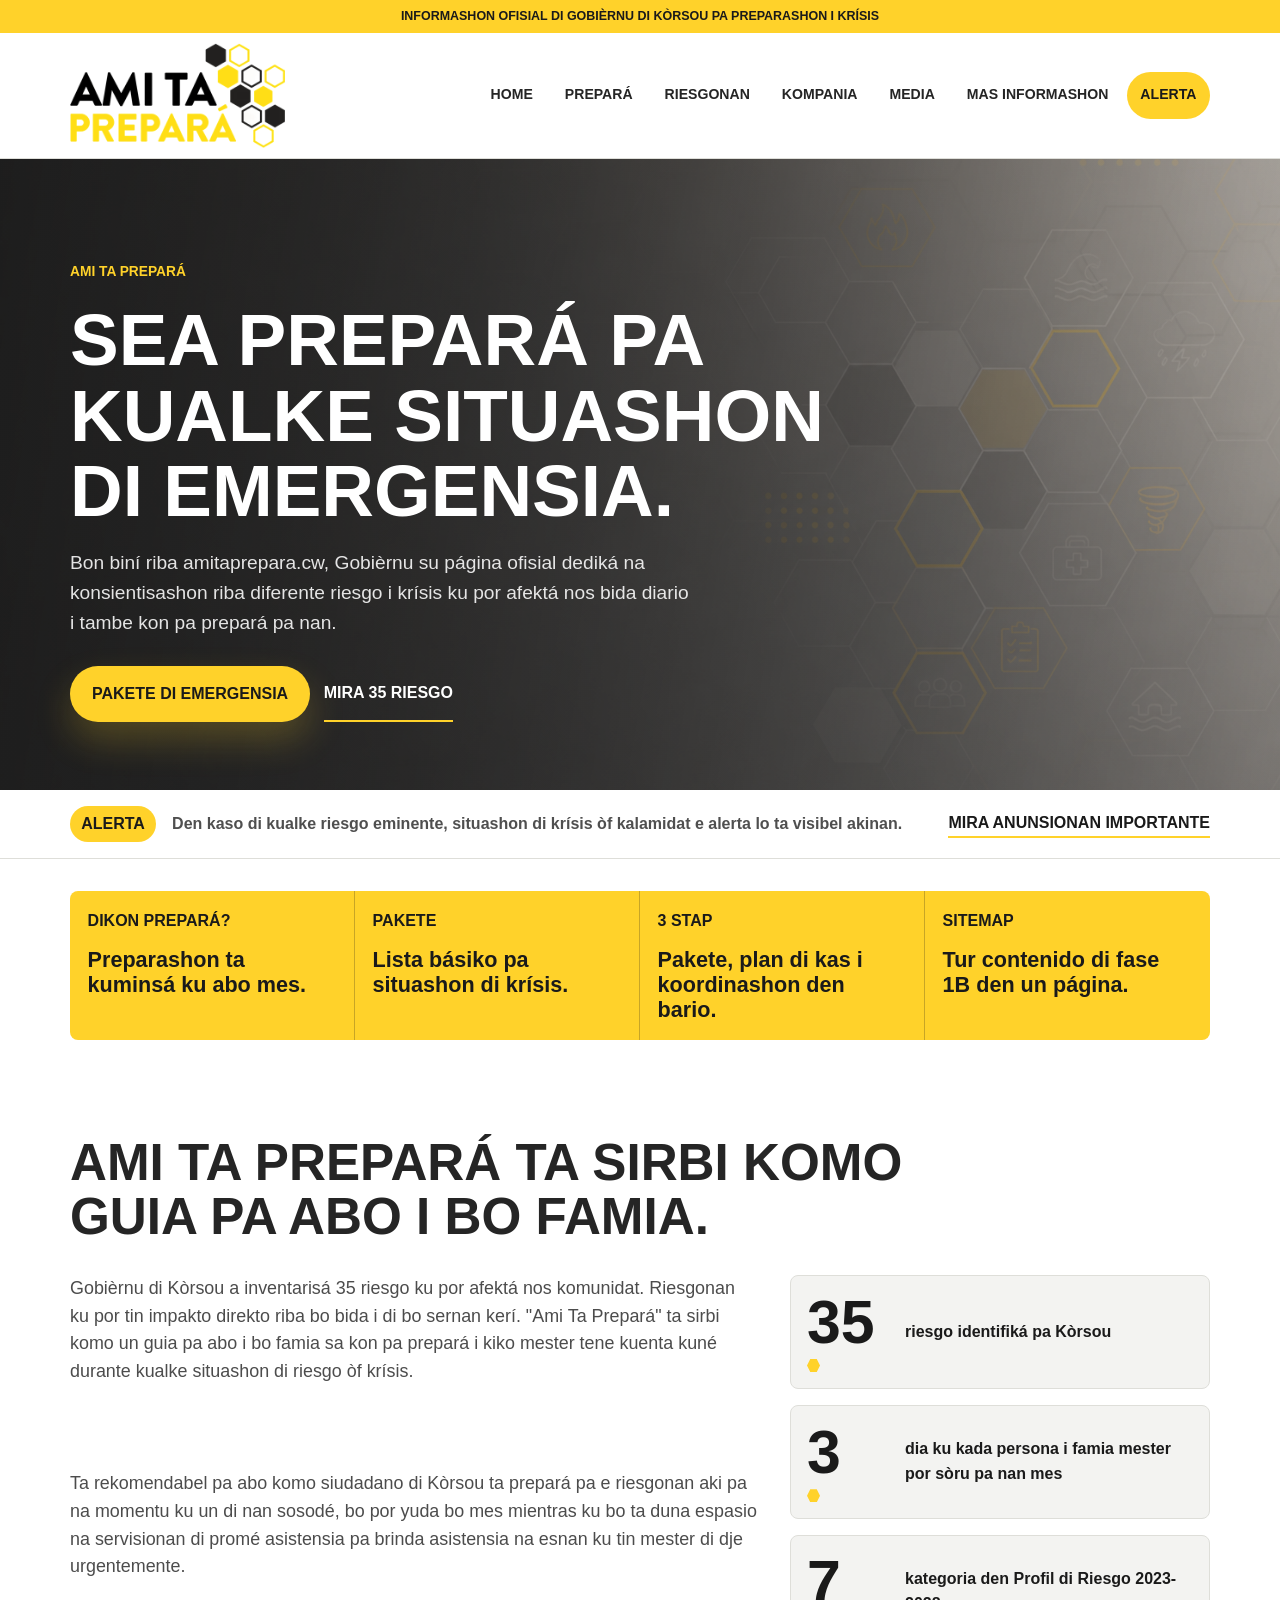
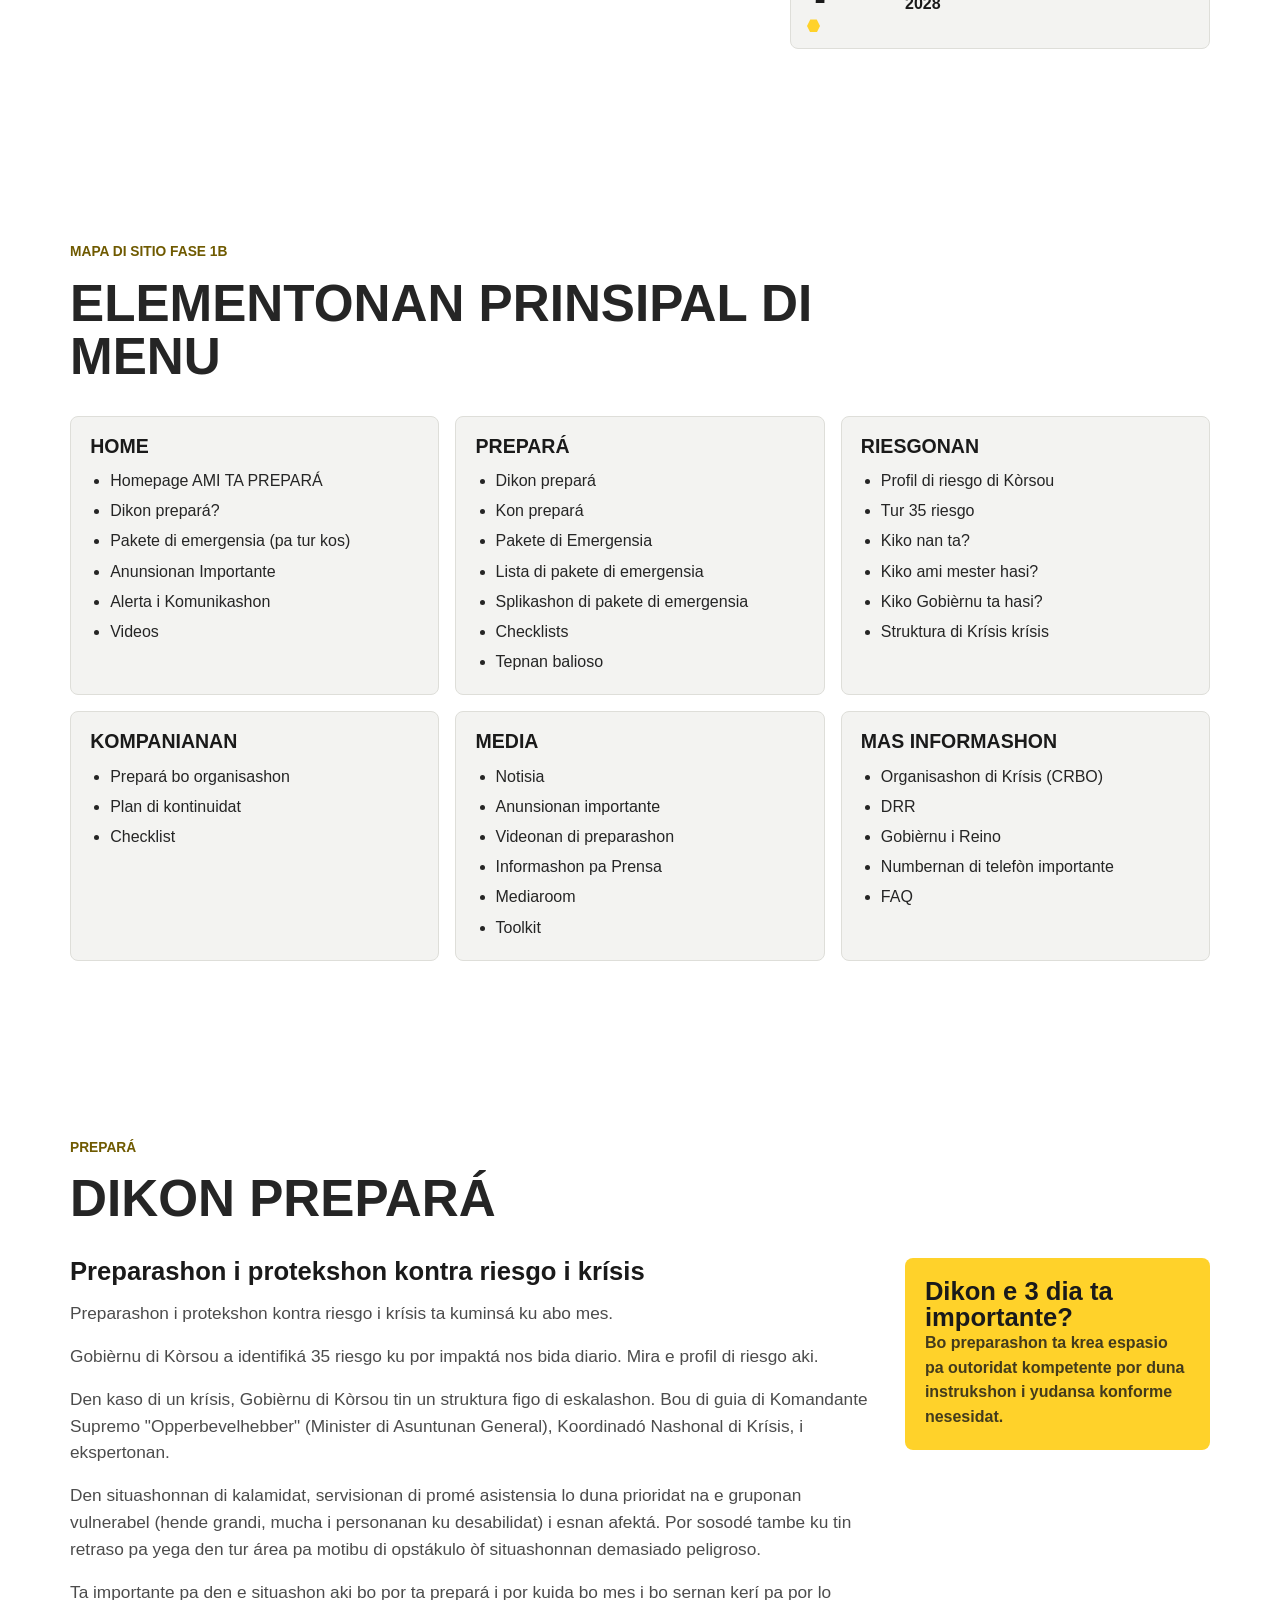
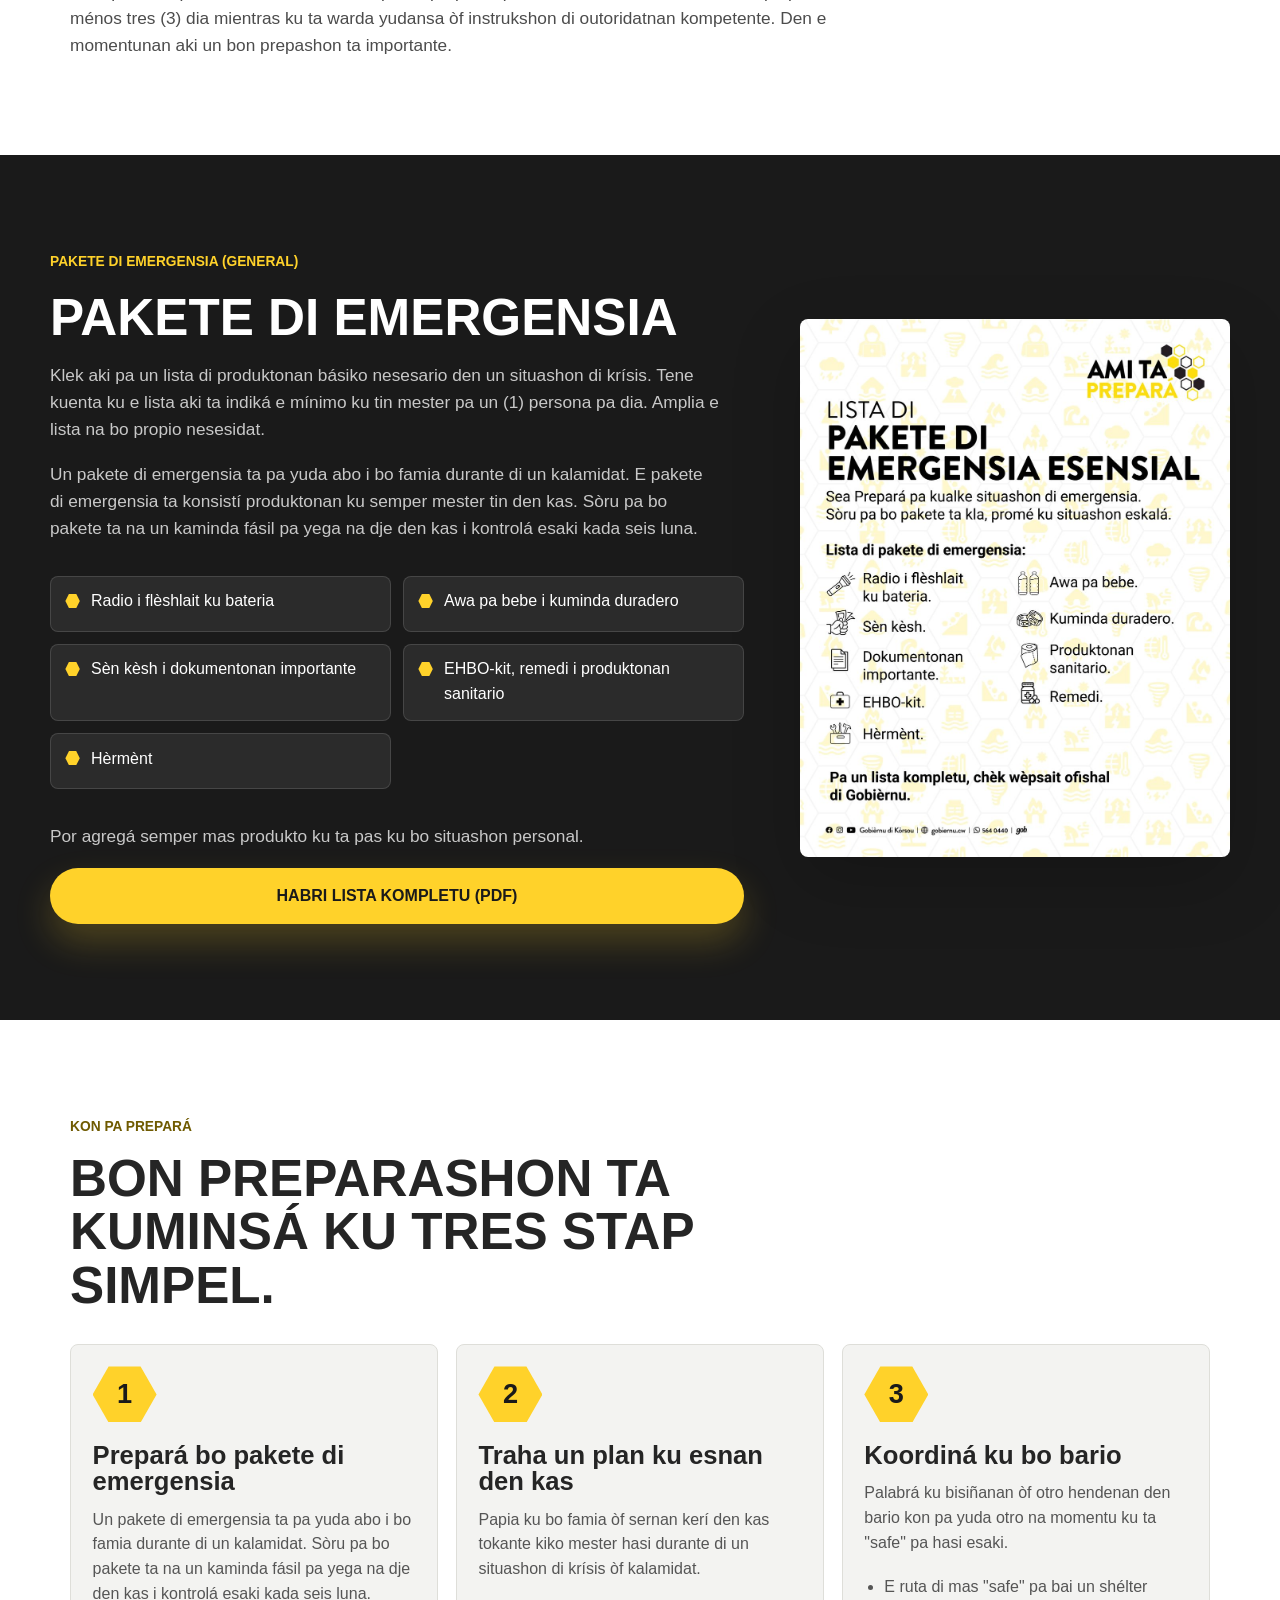
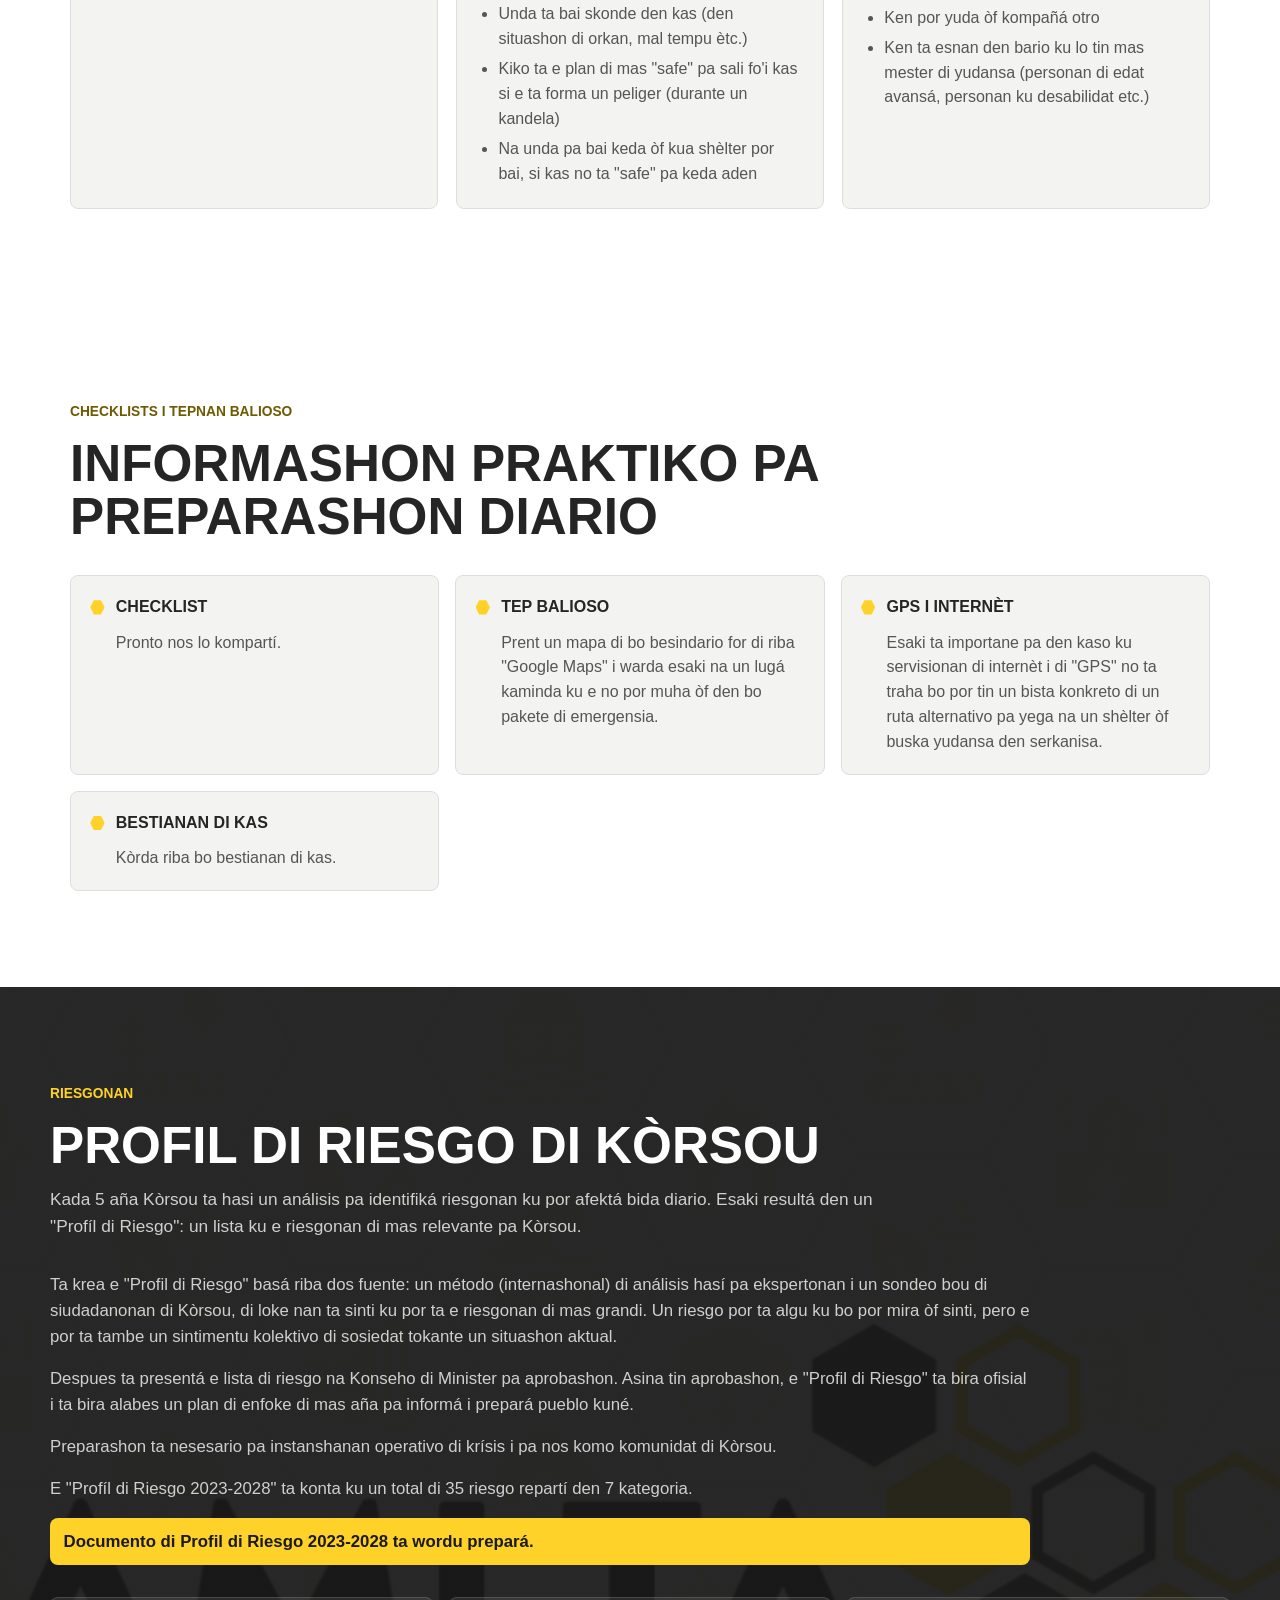
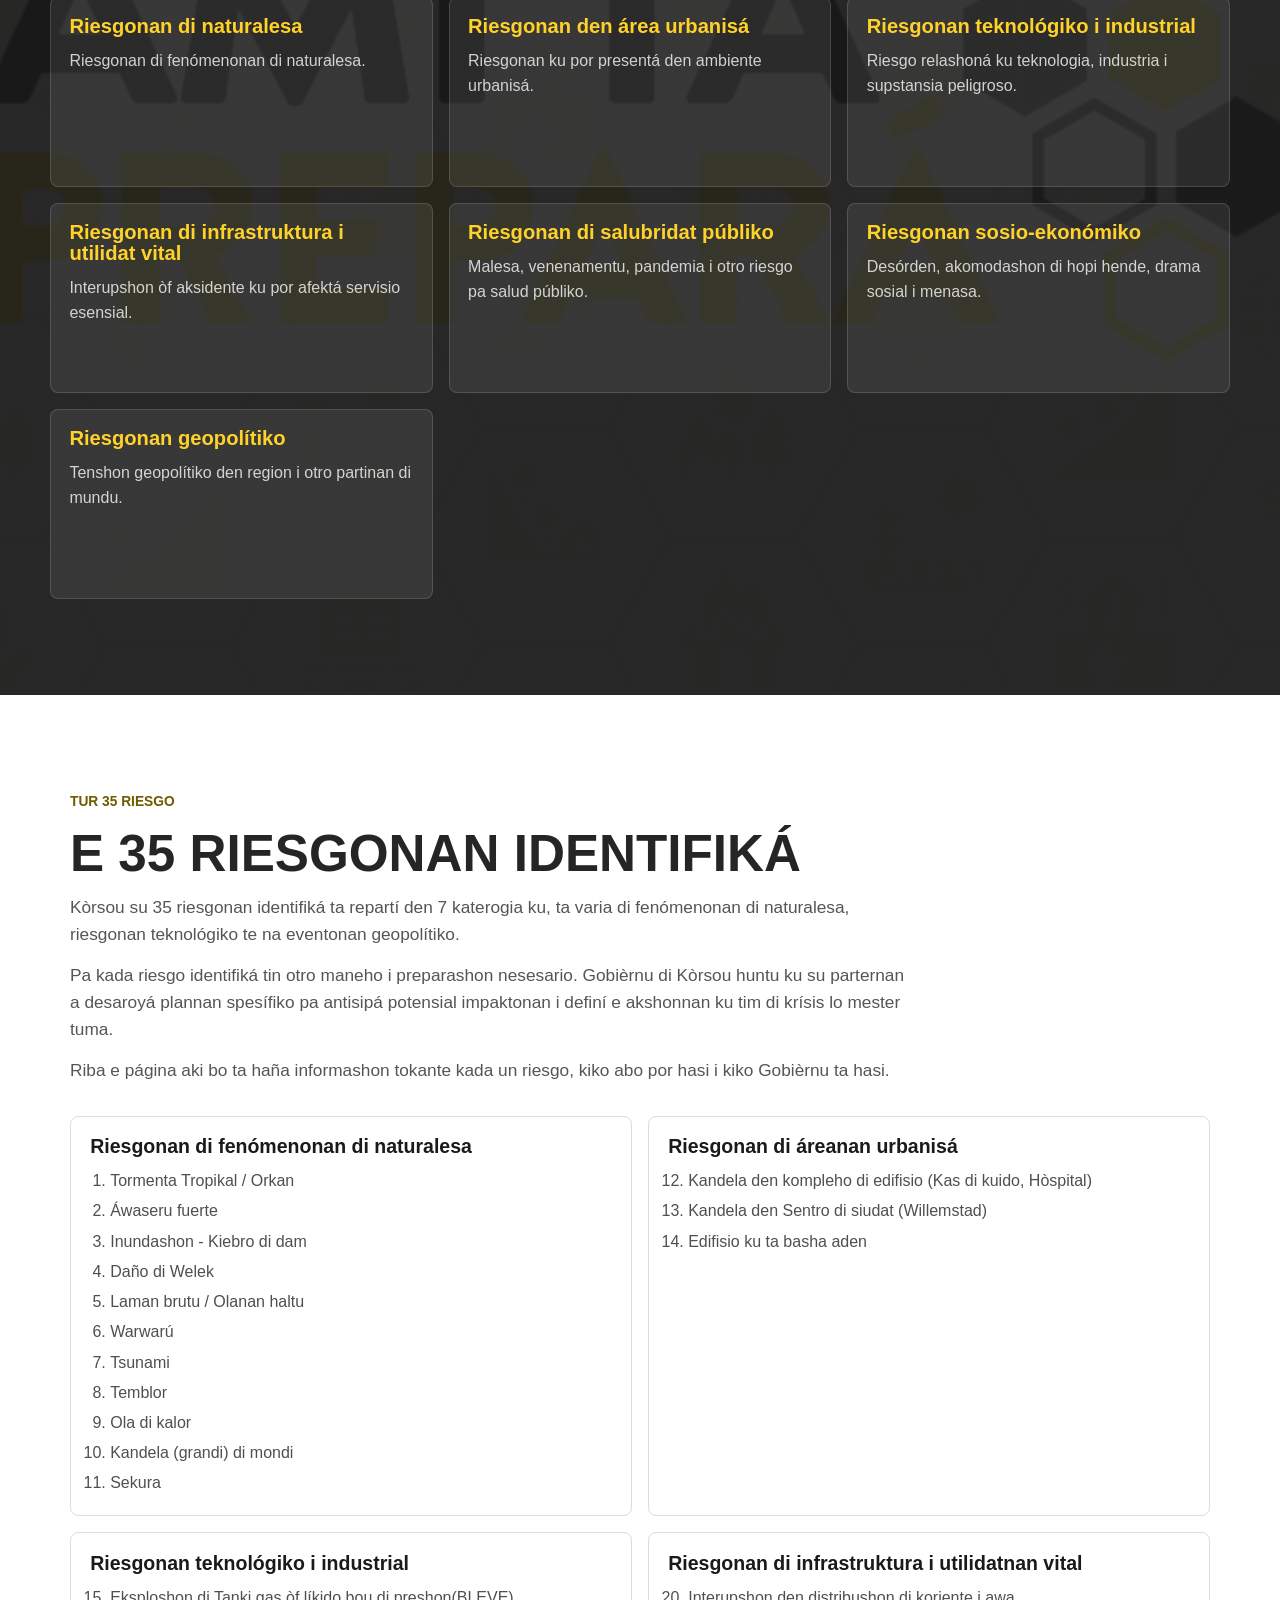
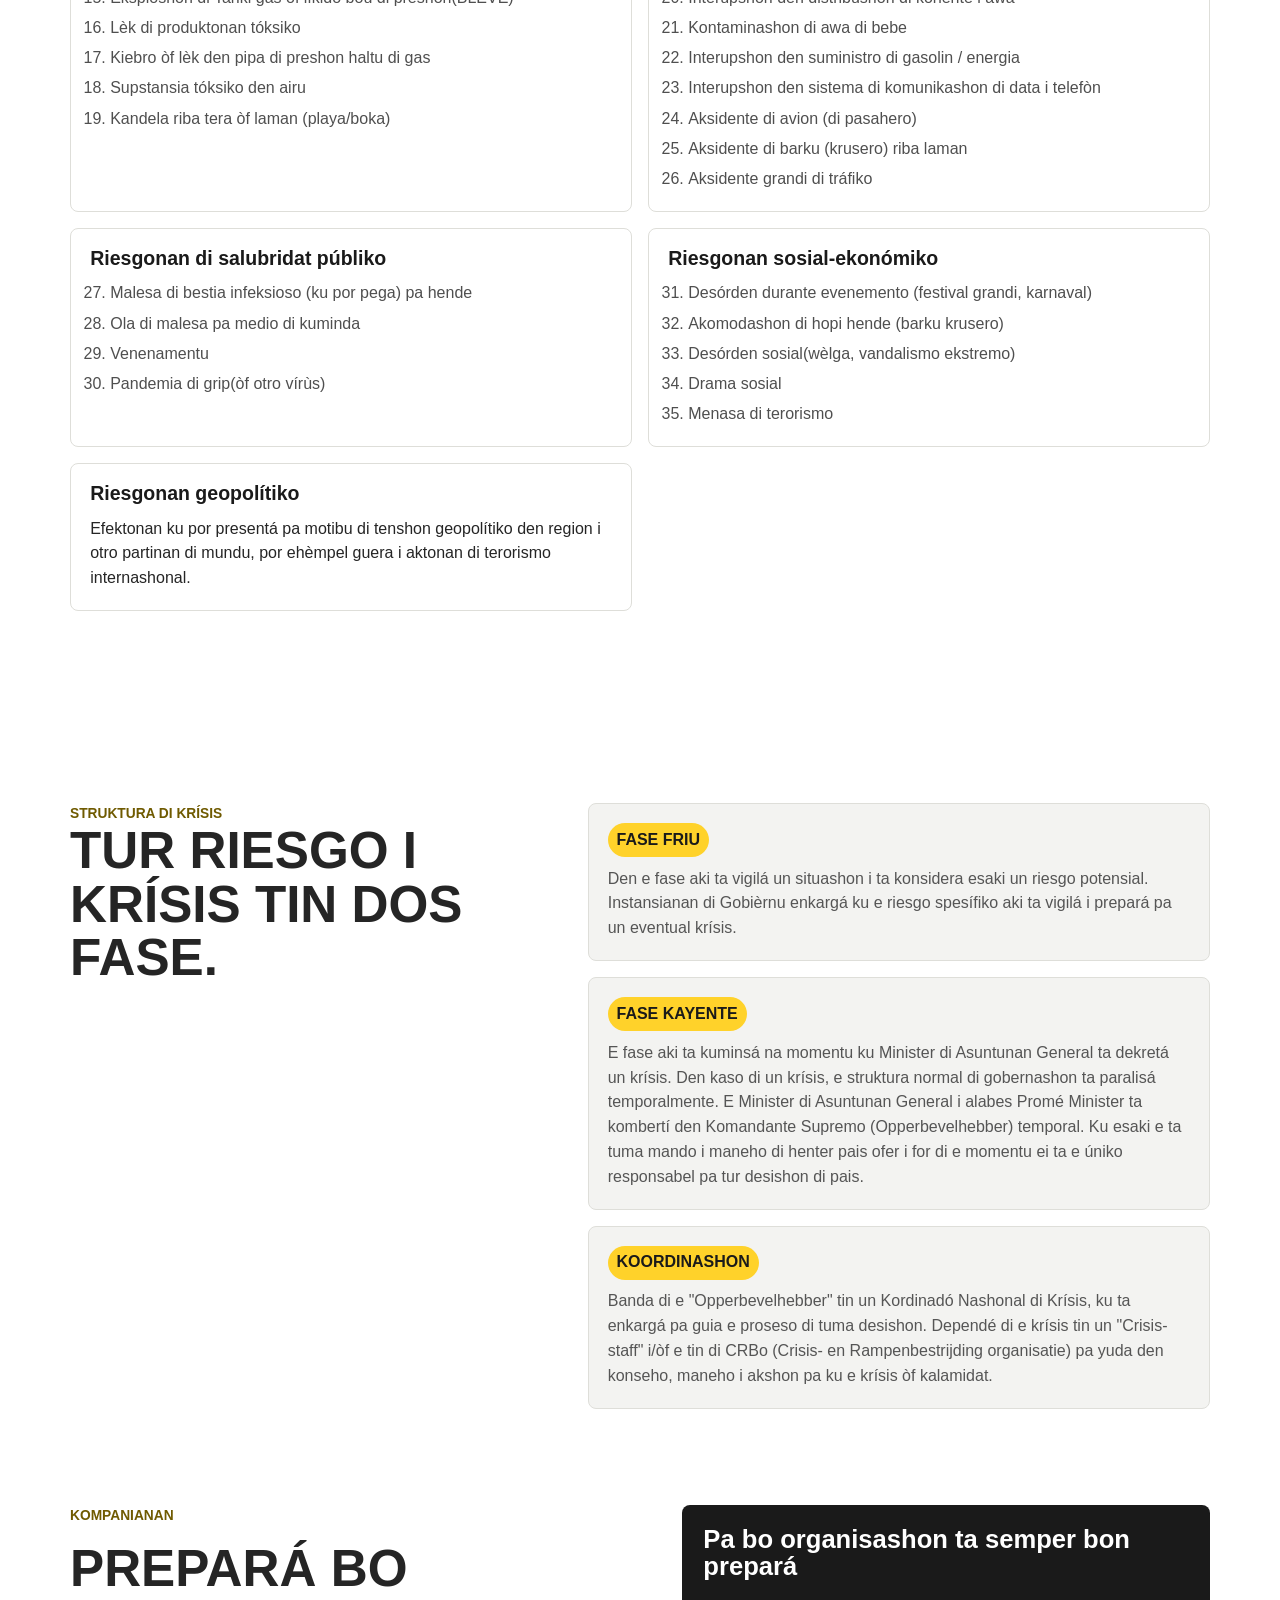
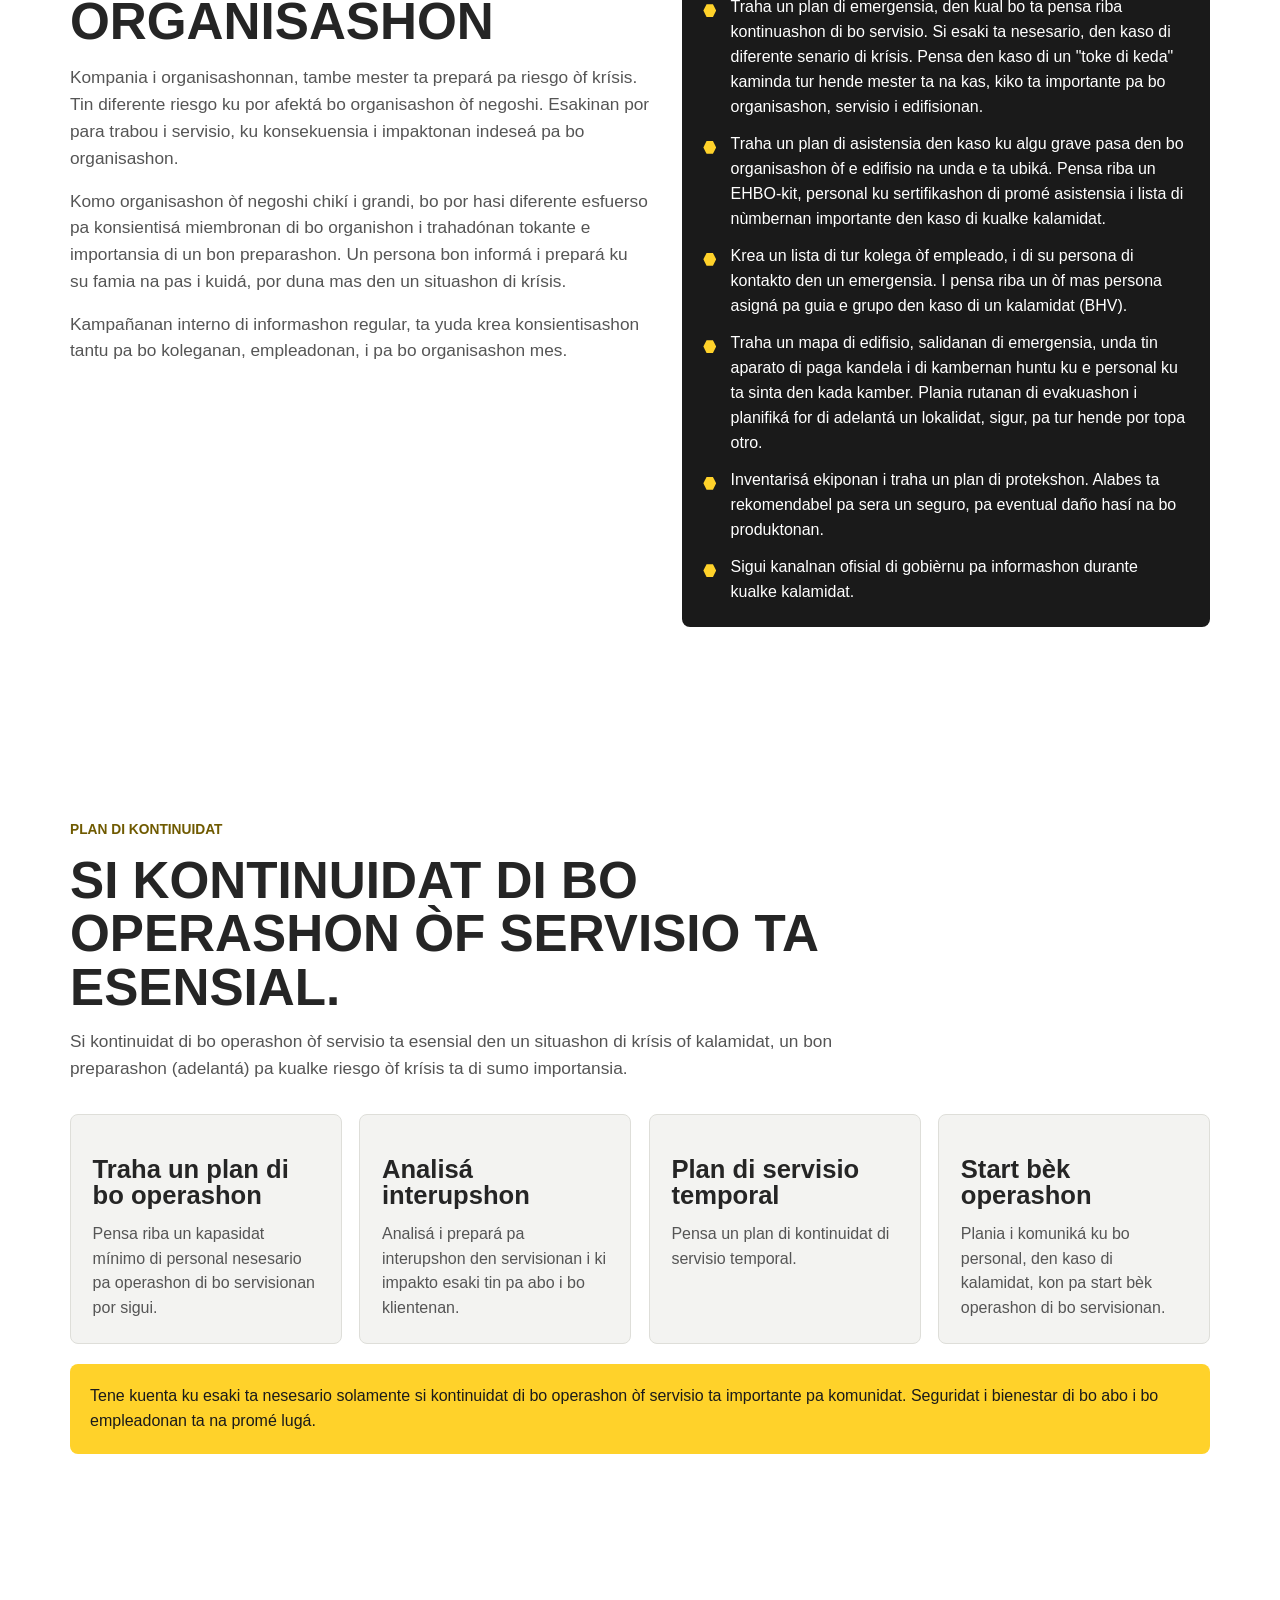
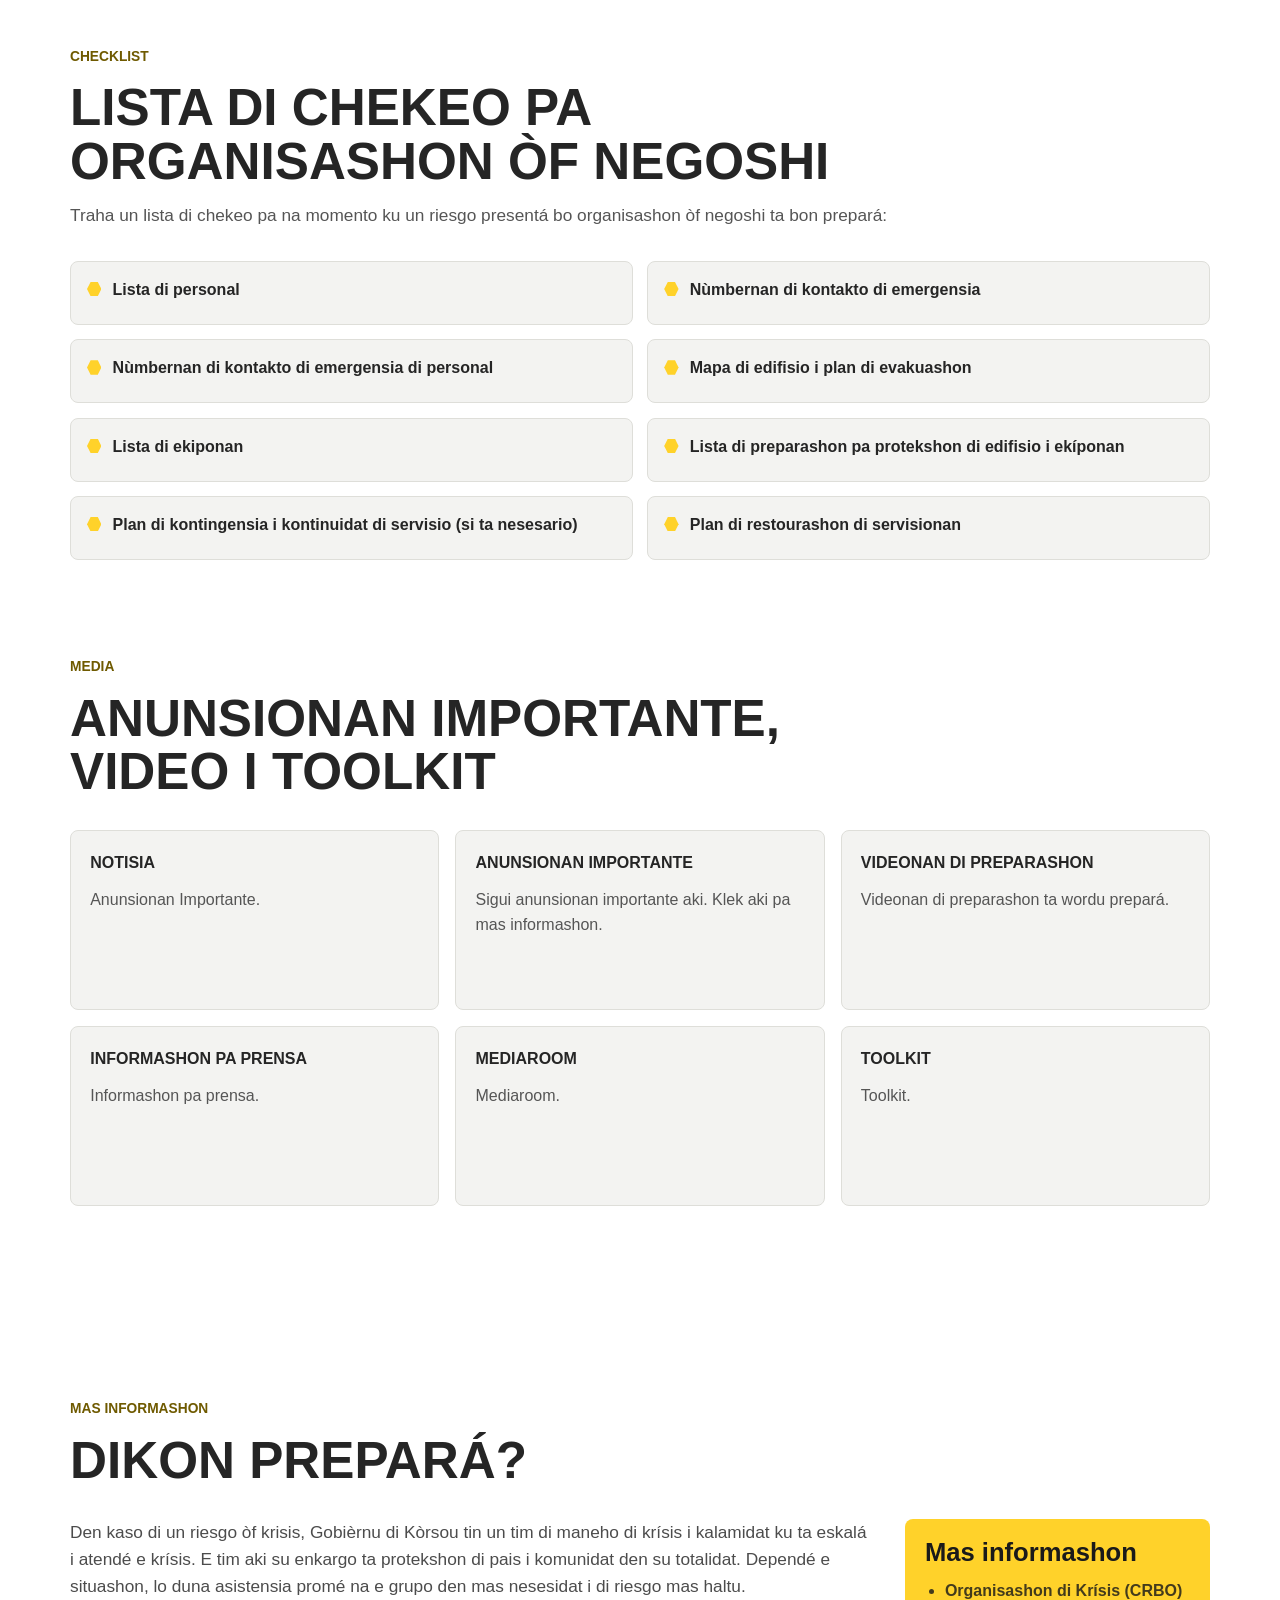
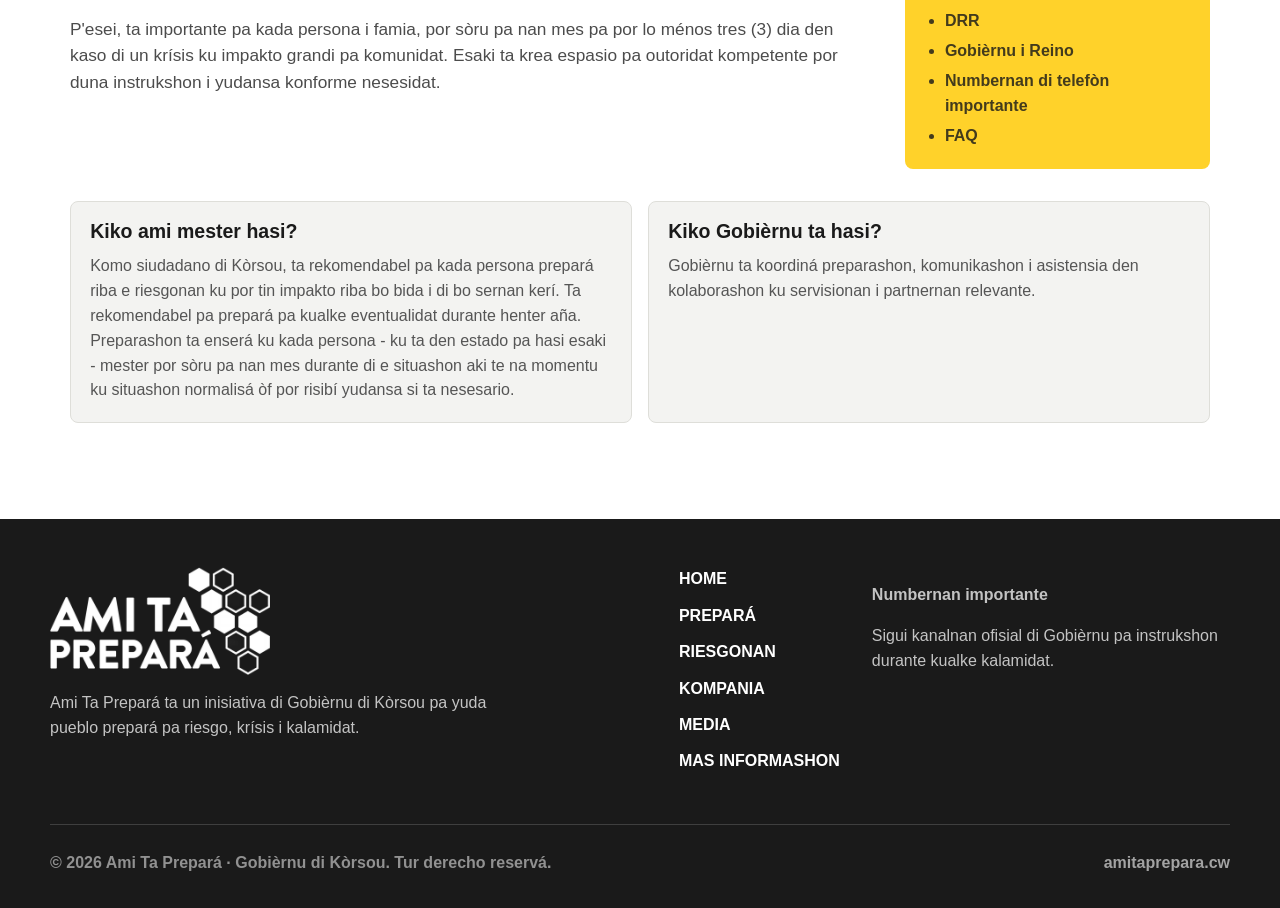
==== commit a4f3a54d: "1" ====
--- a/AmiTaPreparaV1/index.html
+++ b/AmiTaPreparaV1/index.html
@@ -9,7 +9,7 @@
       content="Ami Ta Prepará ta guia ofisial pa siudadanonan di Kòrsou prepará pa riesgo, krísis i kalamidat."
     >
     <link rel="icon" href="img/favicon.svg" type="image/svg+xml">
-    <link rel="stylesheet" href="styles.css?v=12">
+    <link rel="stylesheet" href="styles.css?v=13">
   </head>
   <body>
     <a class="skip-link" href="#main">Bai na kontenido</a>
--- a/AmiTaPreparaV1/styles.css
+++ b/AmiTaPreparaV1/styles.css
@@ -226,8 +226,8 @@
   overflow: hidden;
   color: var(--white);
   background:
-    linear-gradient(100deg, rgba(26, 26, 26, 0.9) 0%, rgba(26, 26, 26, 0.78) 48%, rgba(26, 26, 26, 0.56) 100%),
-    url("img/hero-background-minimal.png") center / cover no-repeat;
+    linear-gradient(100deg, rgba(26, 26, 26, 0.82) 0%, rgba(26, 26, 26, 0.54) 50%, rgba(26, 26, 26, 0.24) 100%),
+    url("img/hero-background-light.png") center / cover no-repeat;
 }
 
 .hero-inner {
